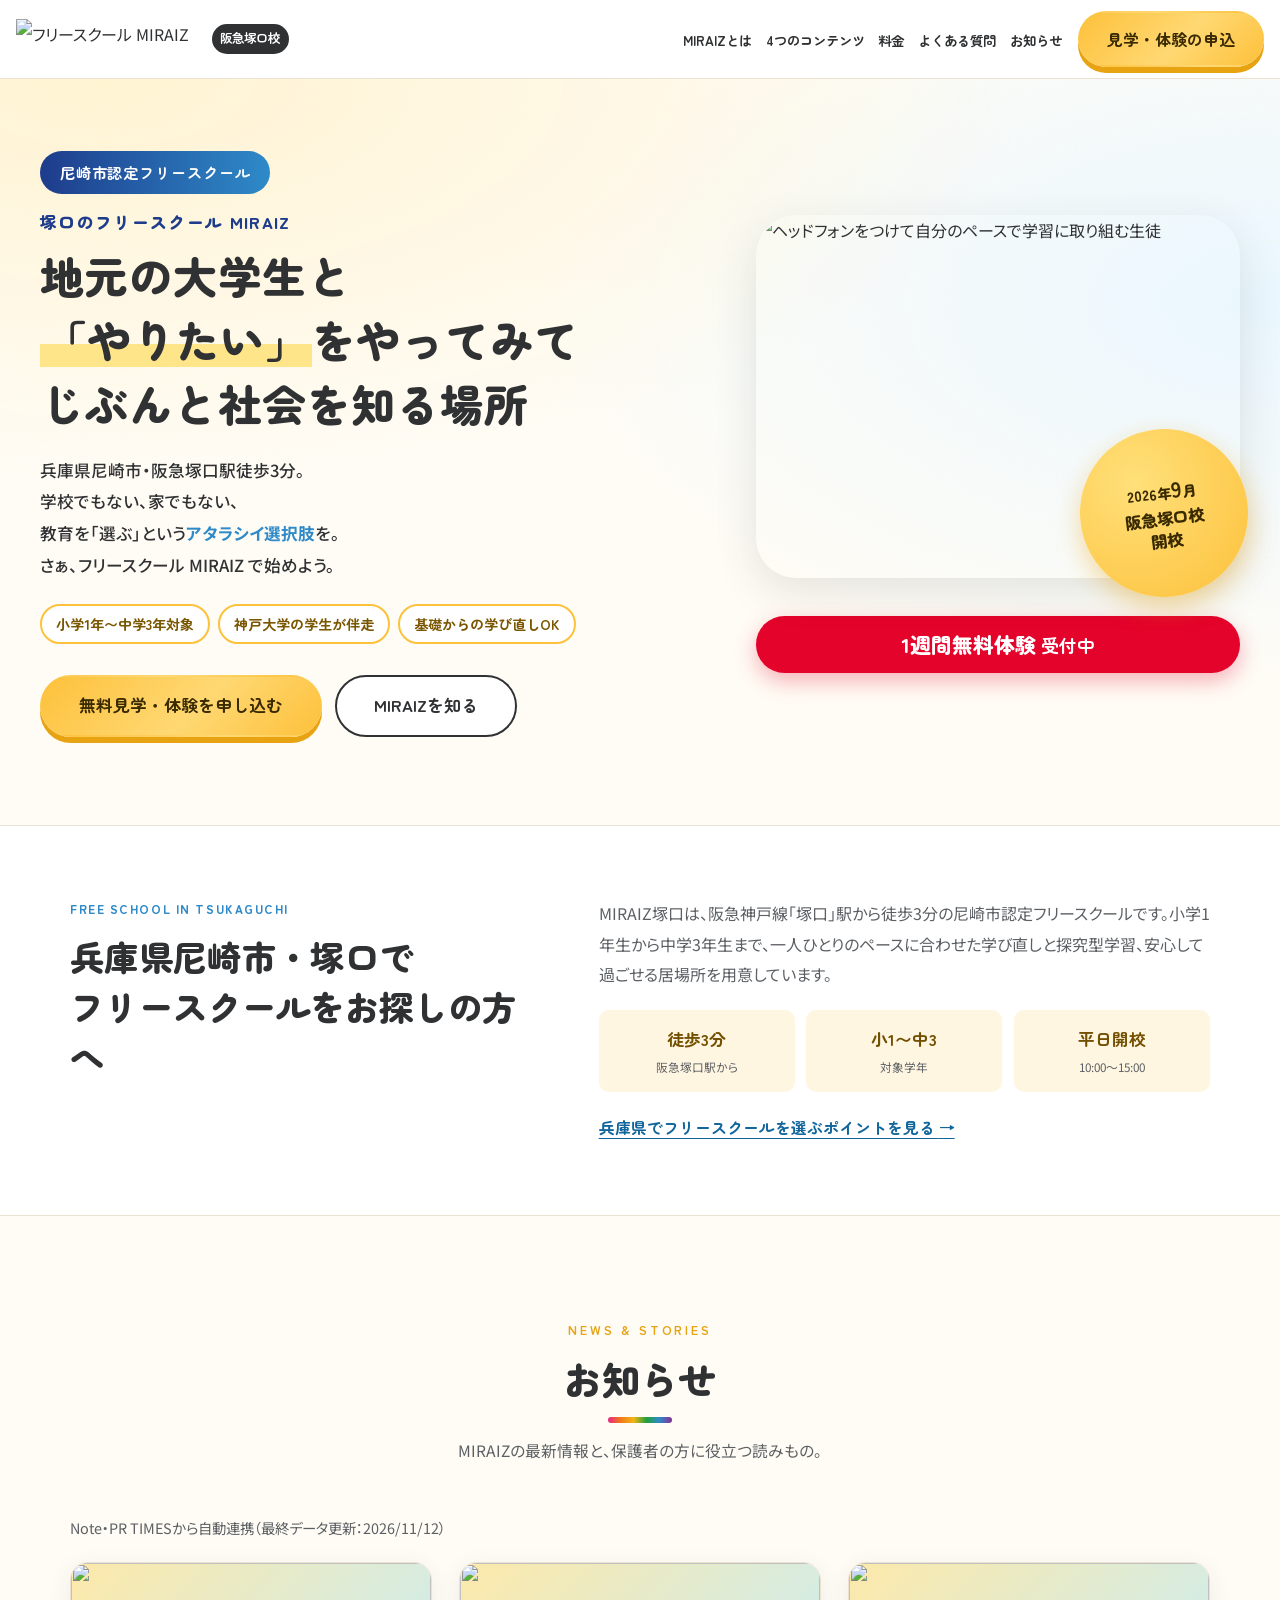
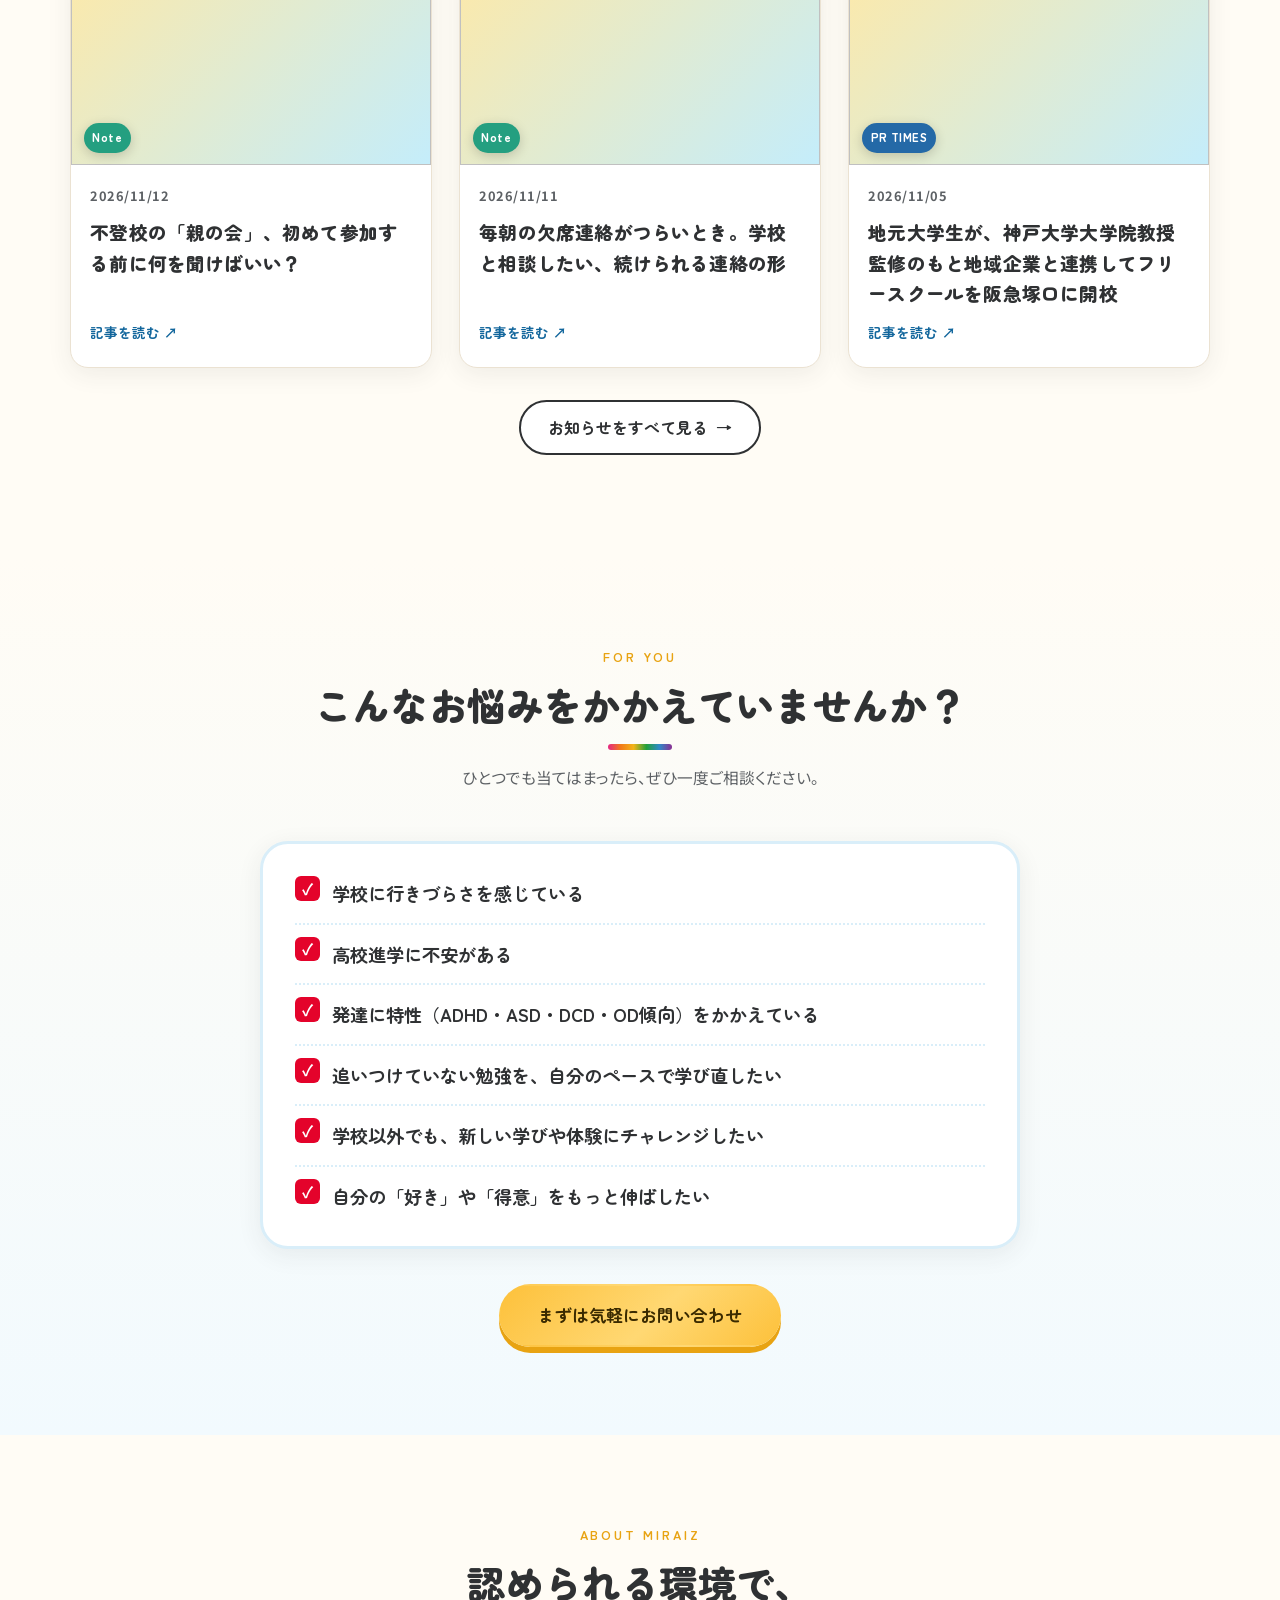
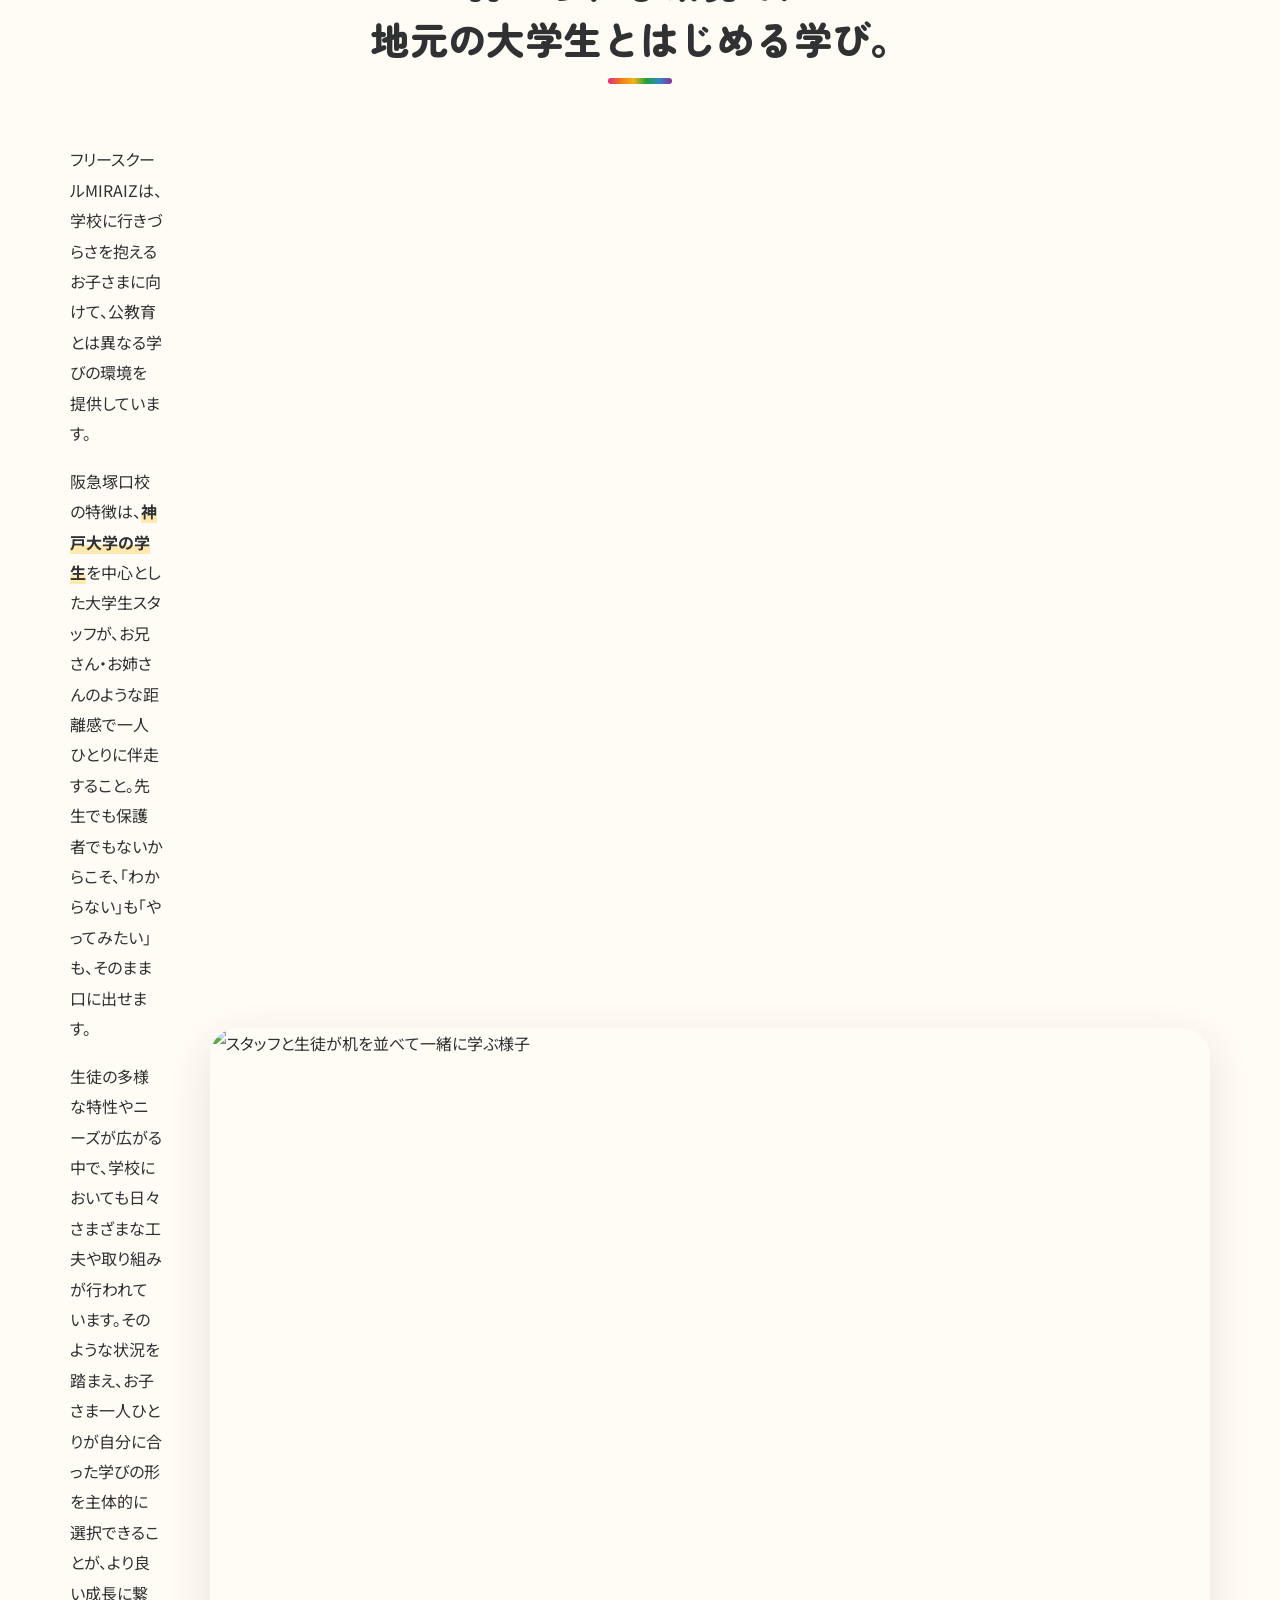
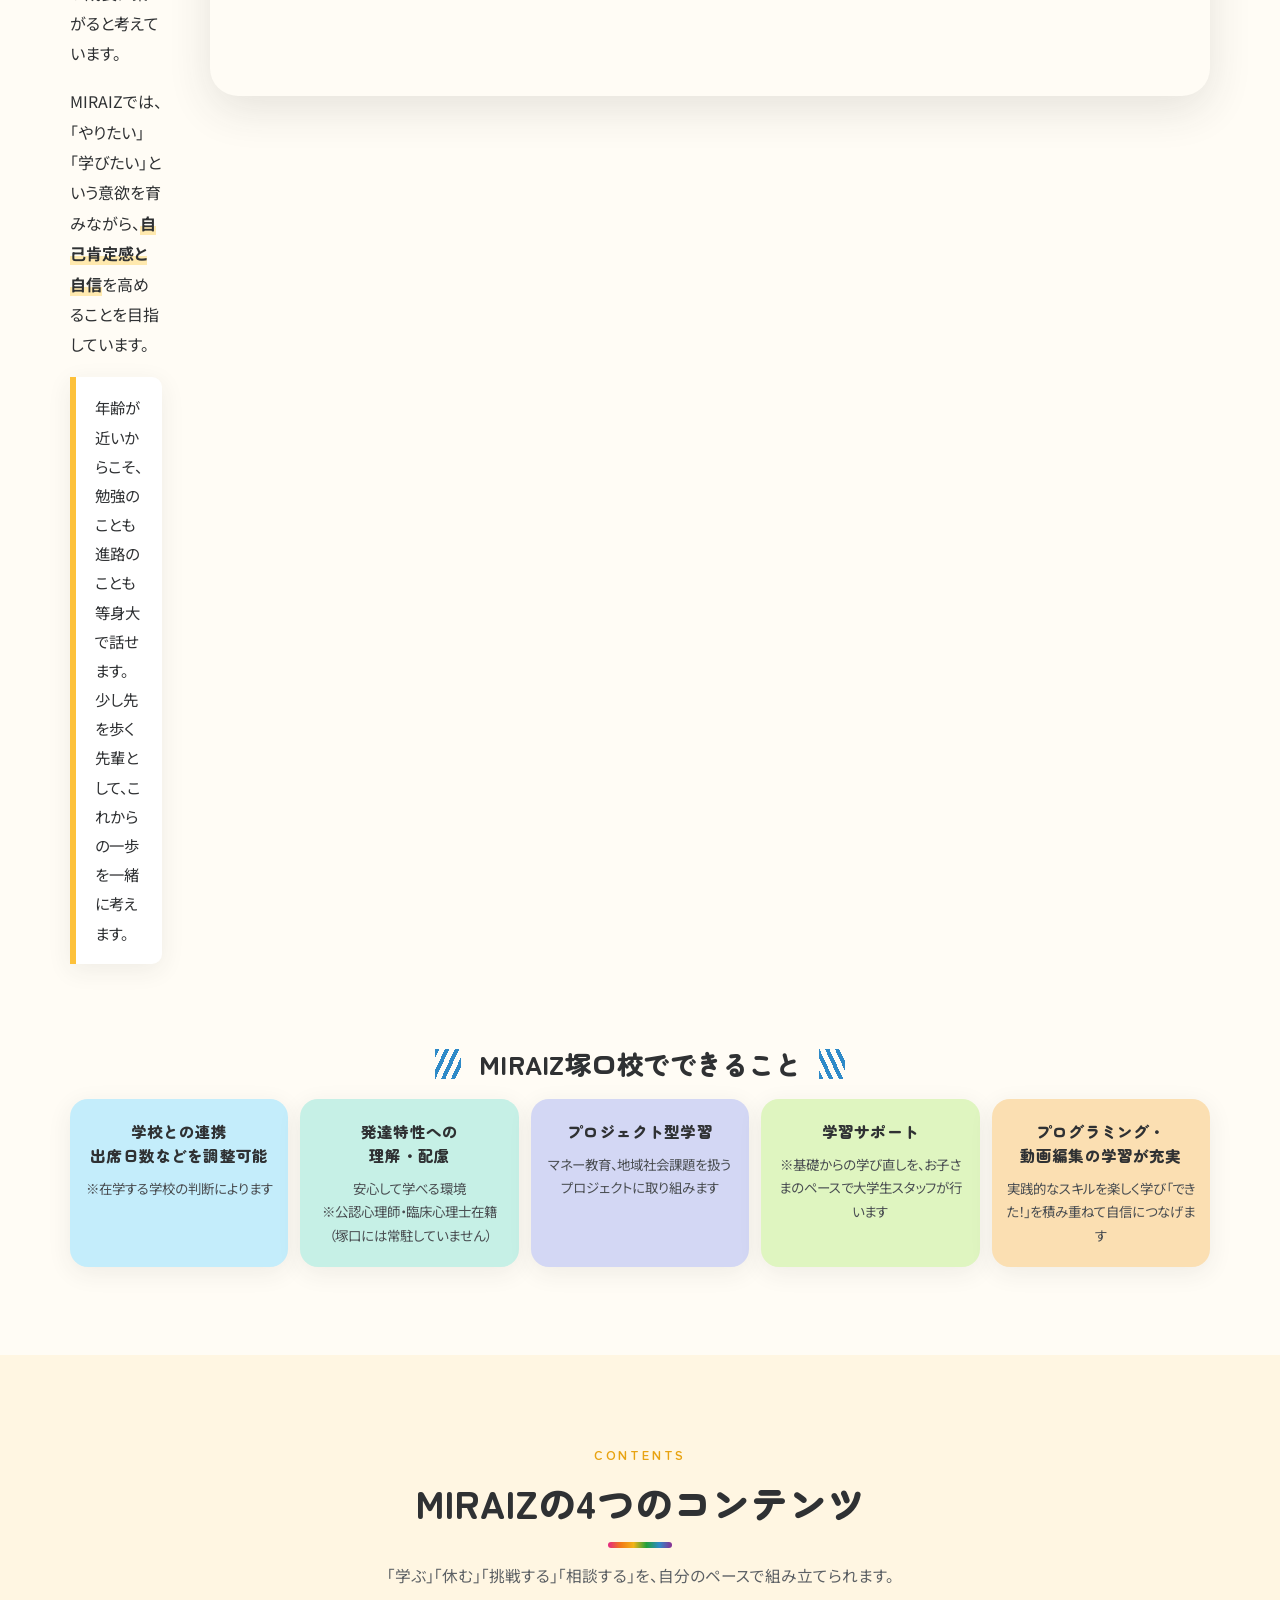
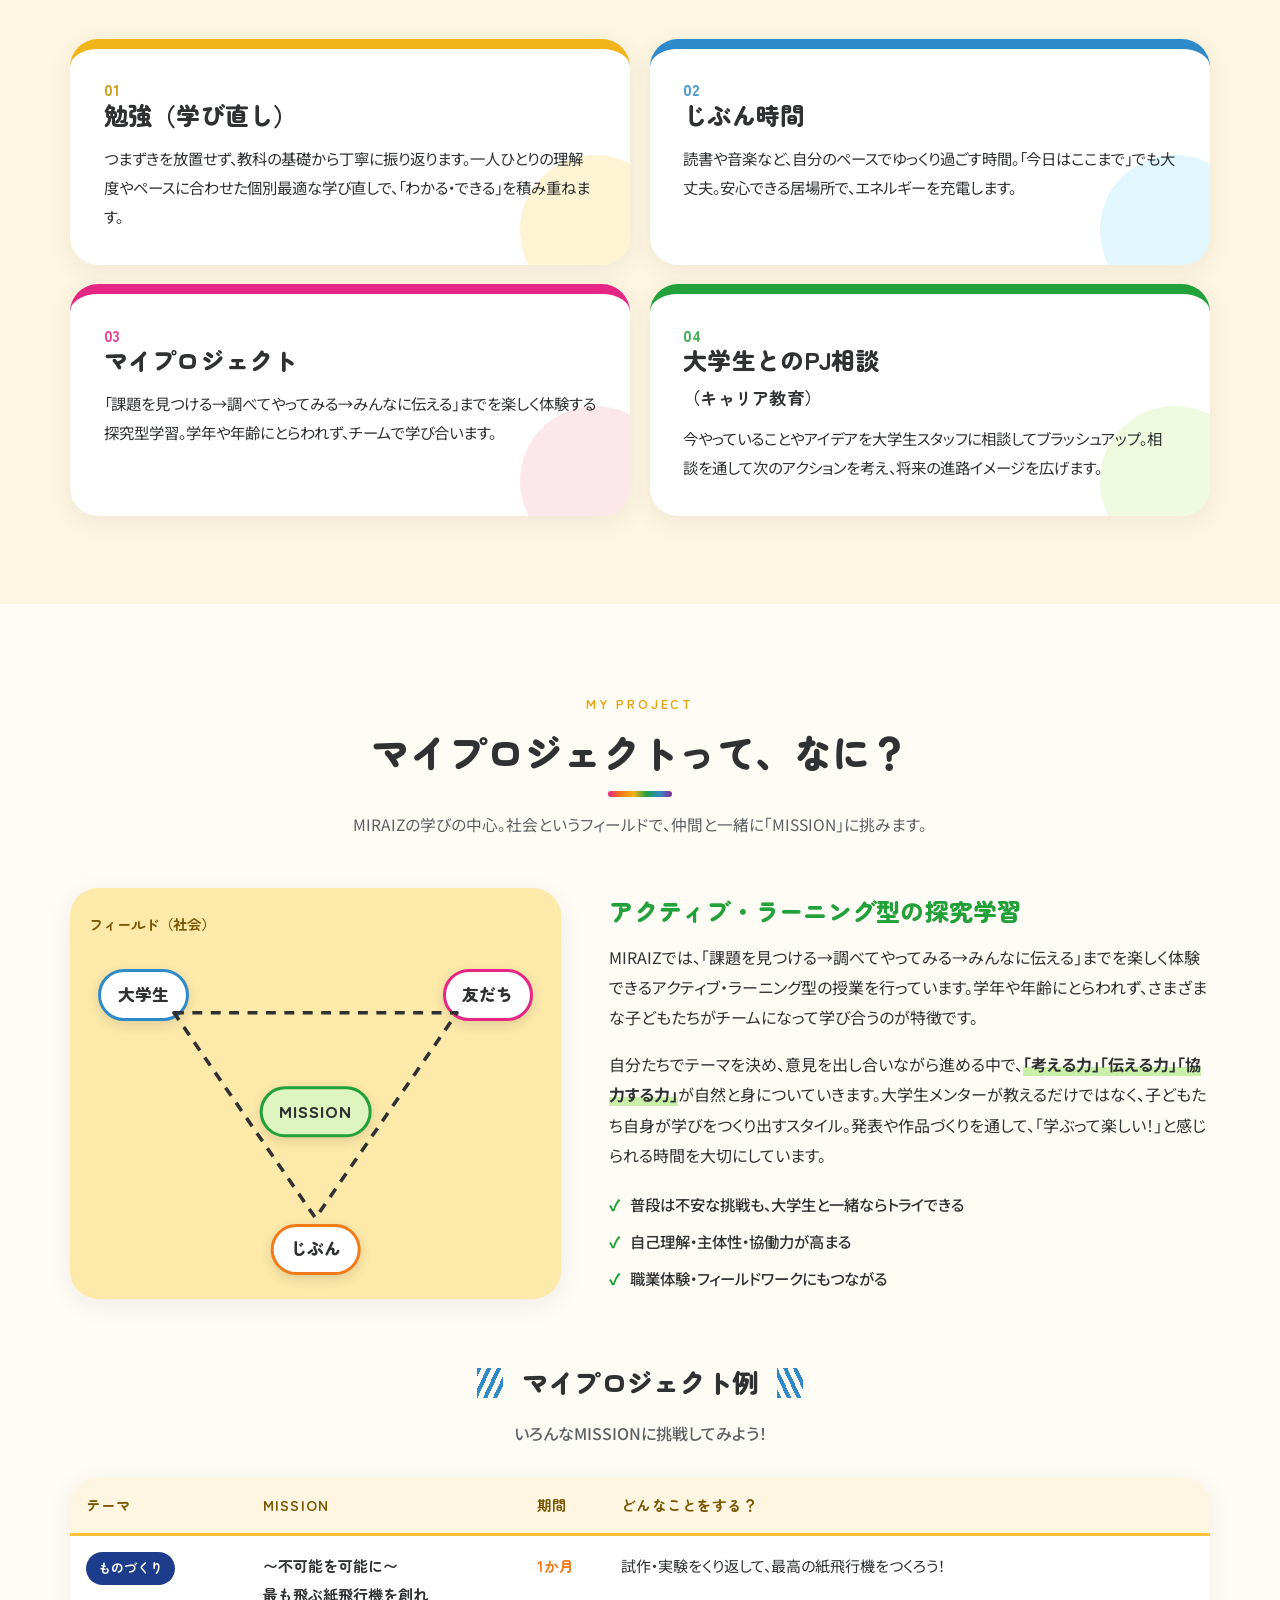
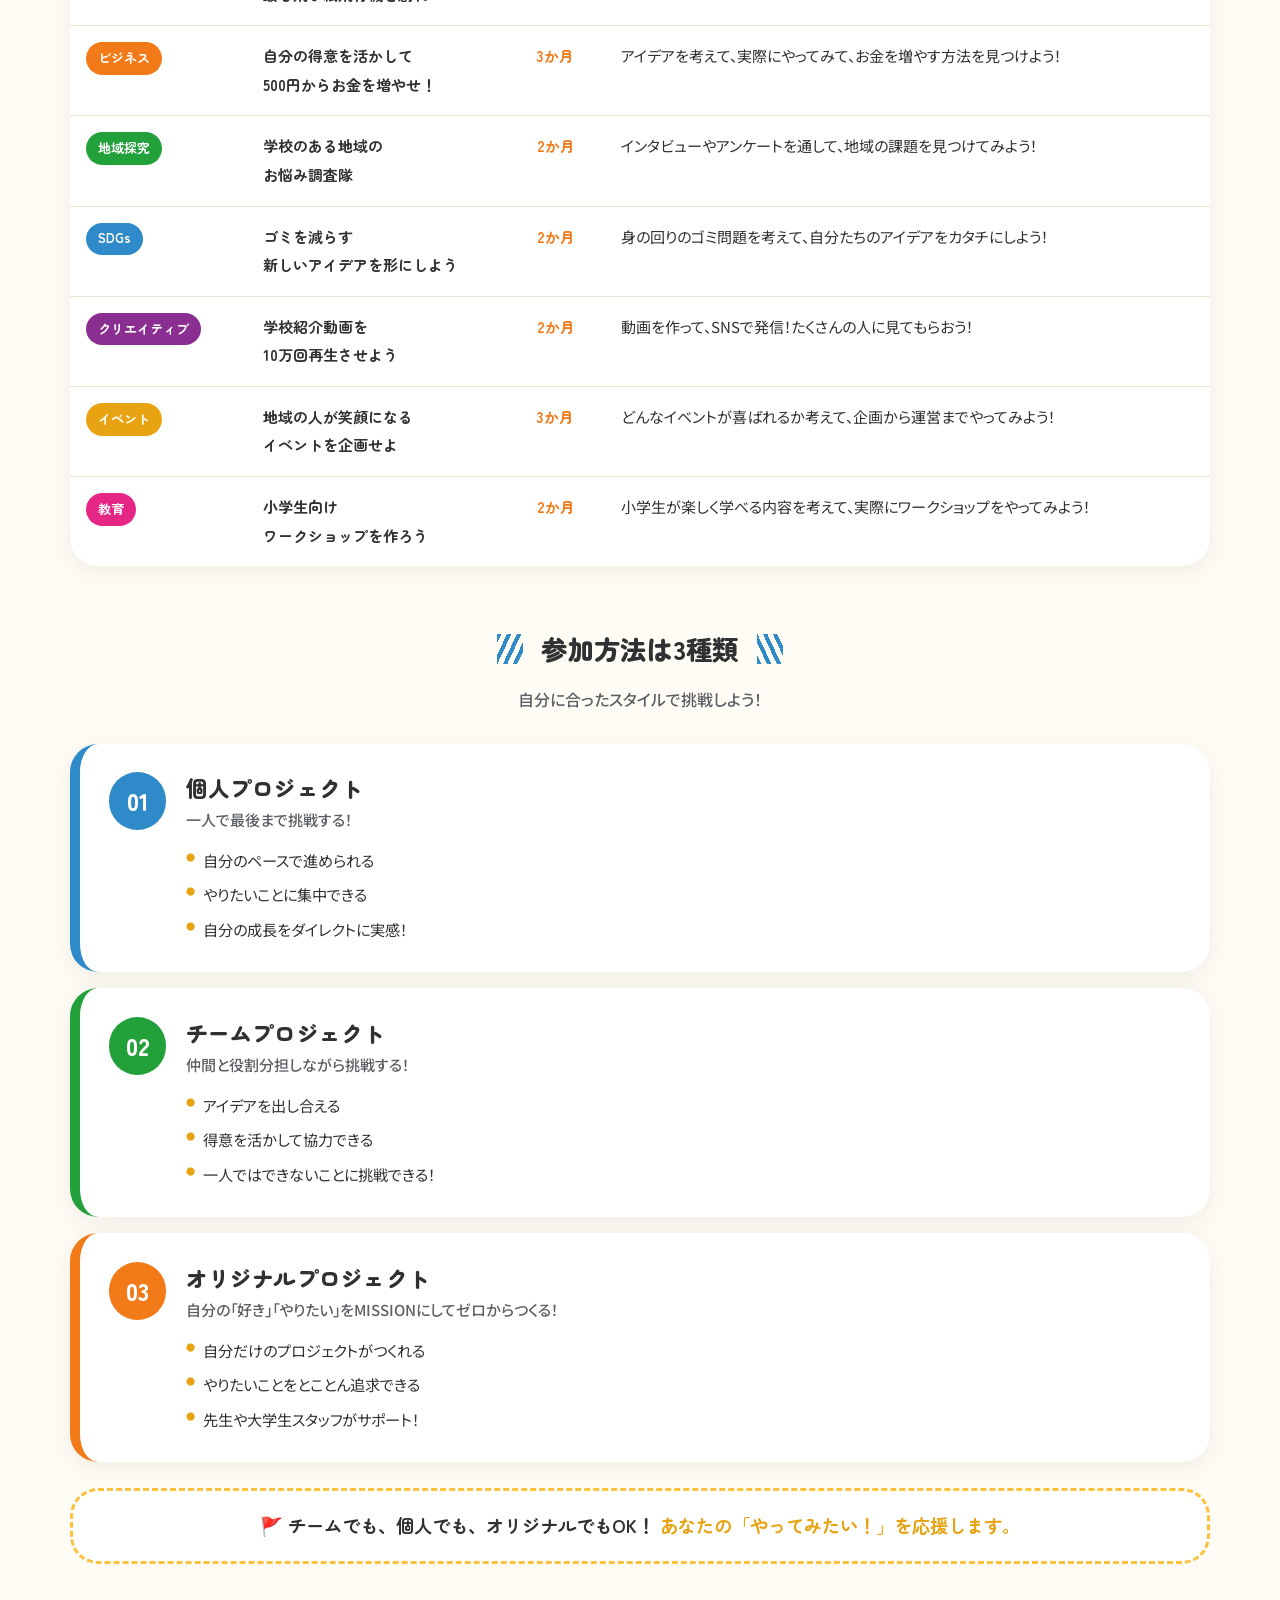
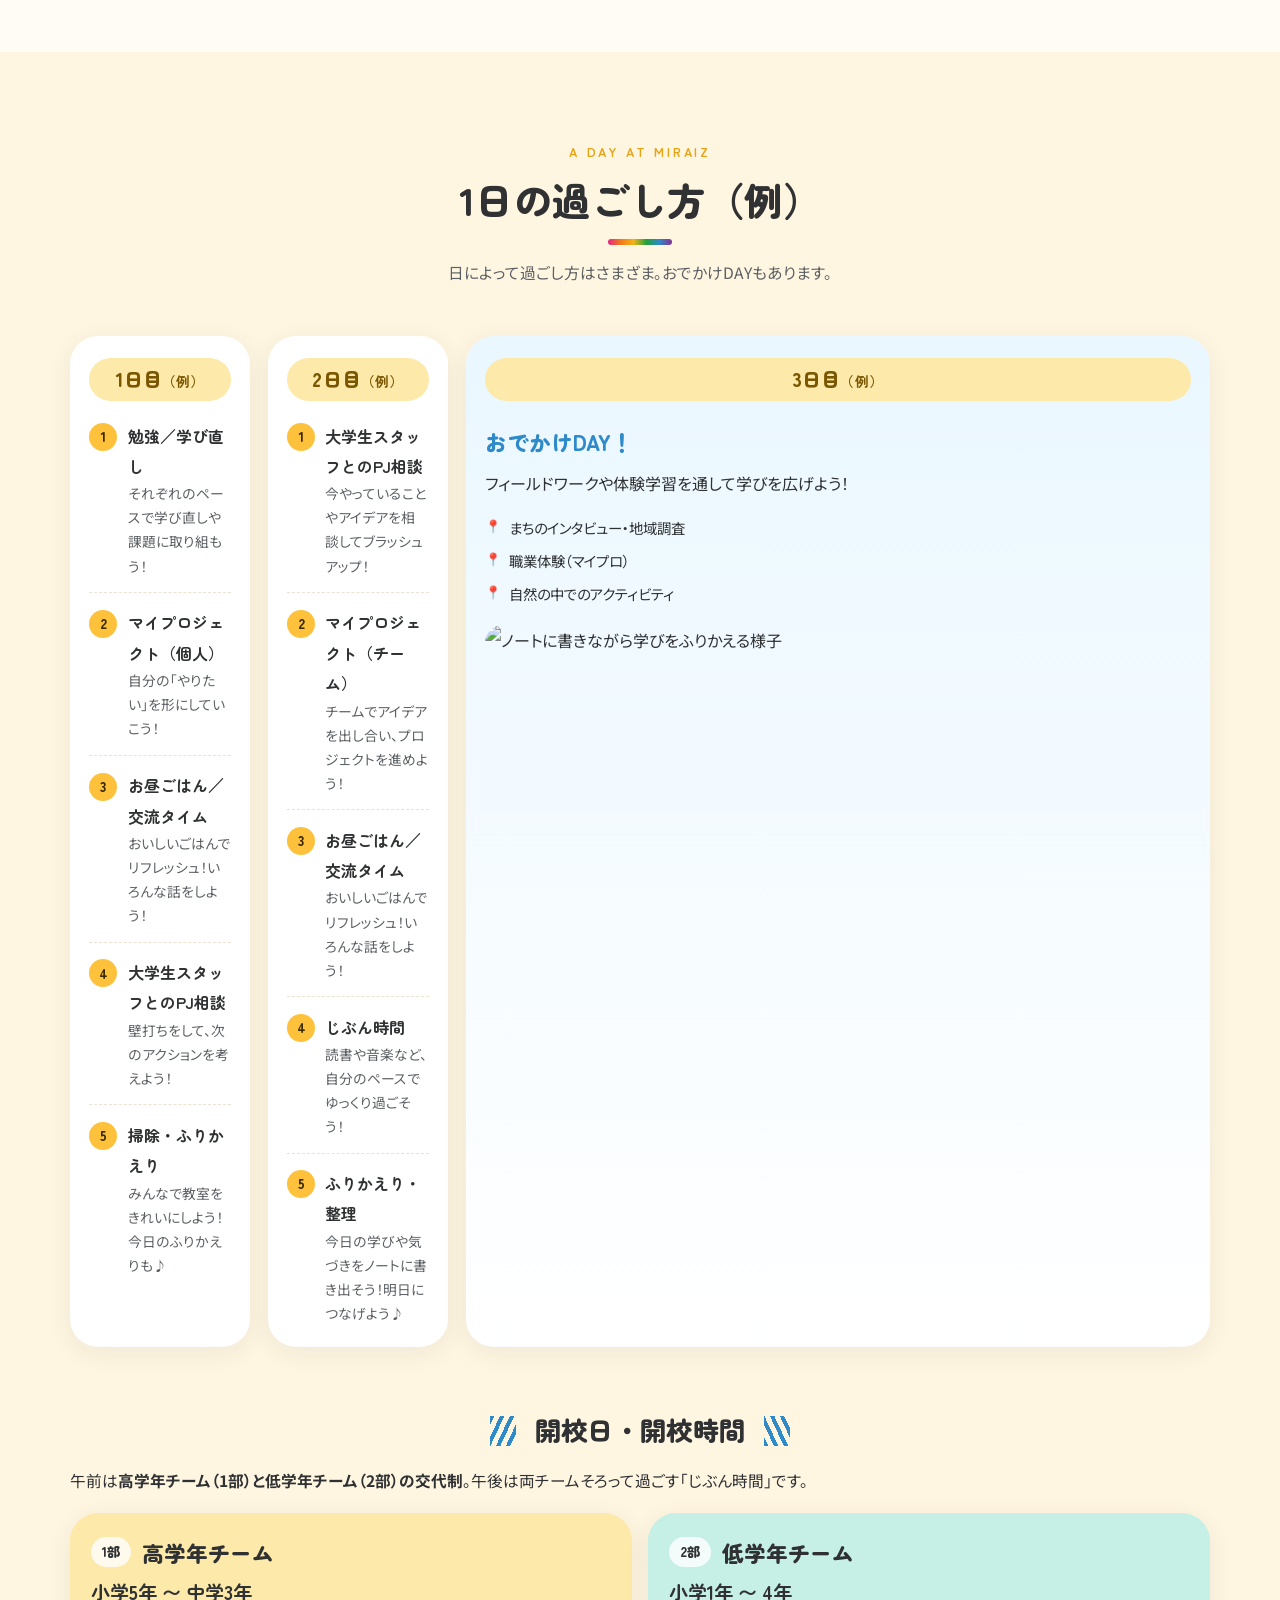
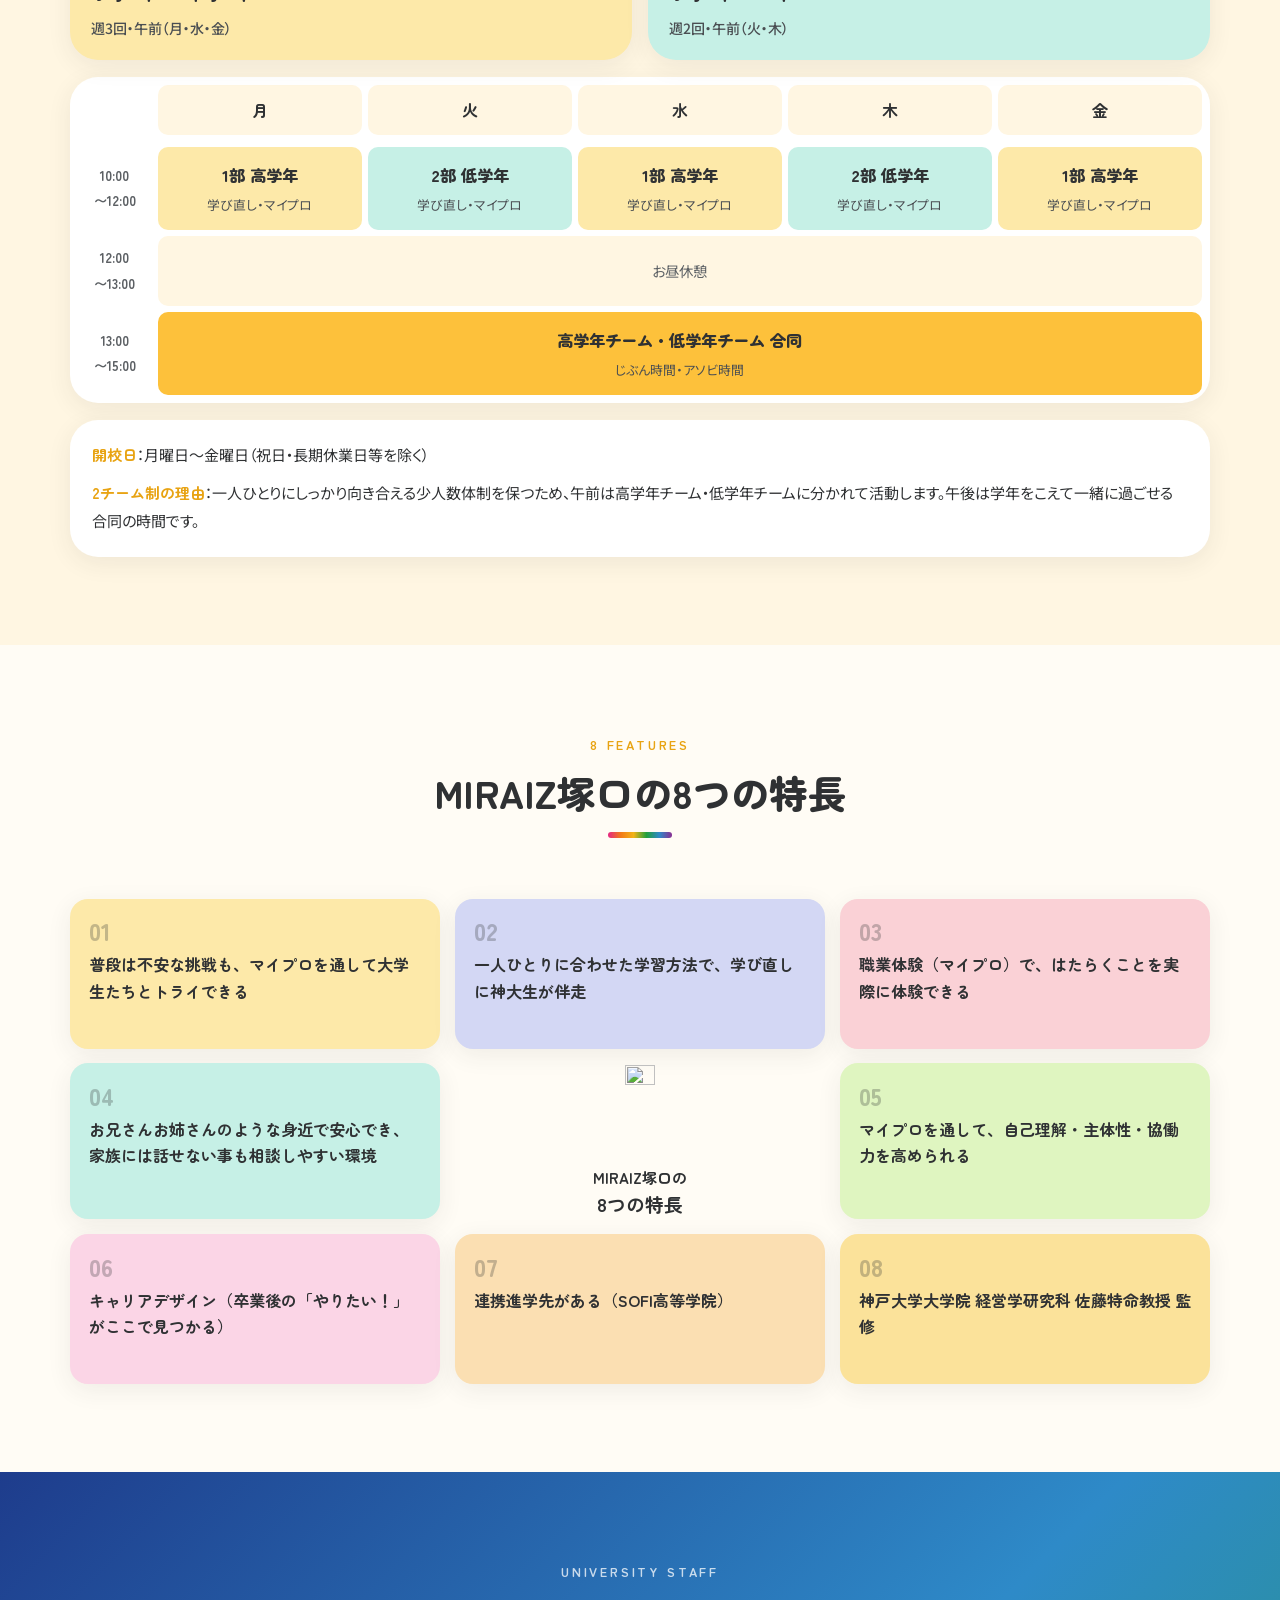
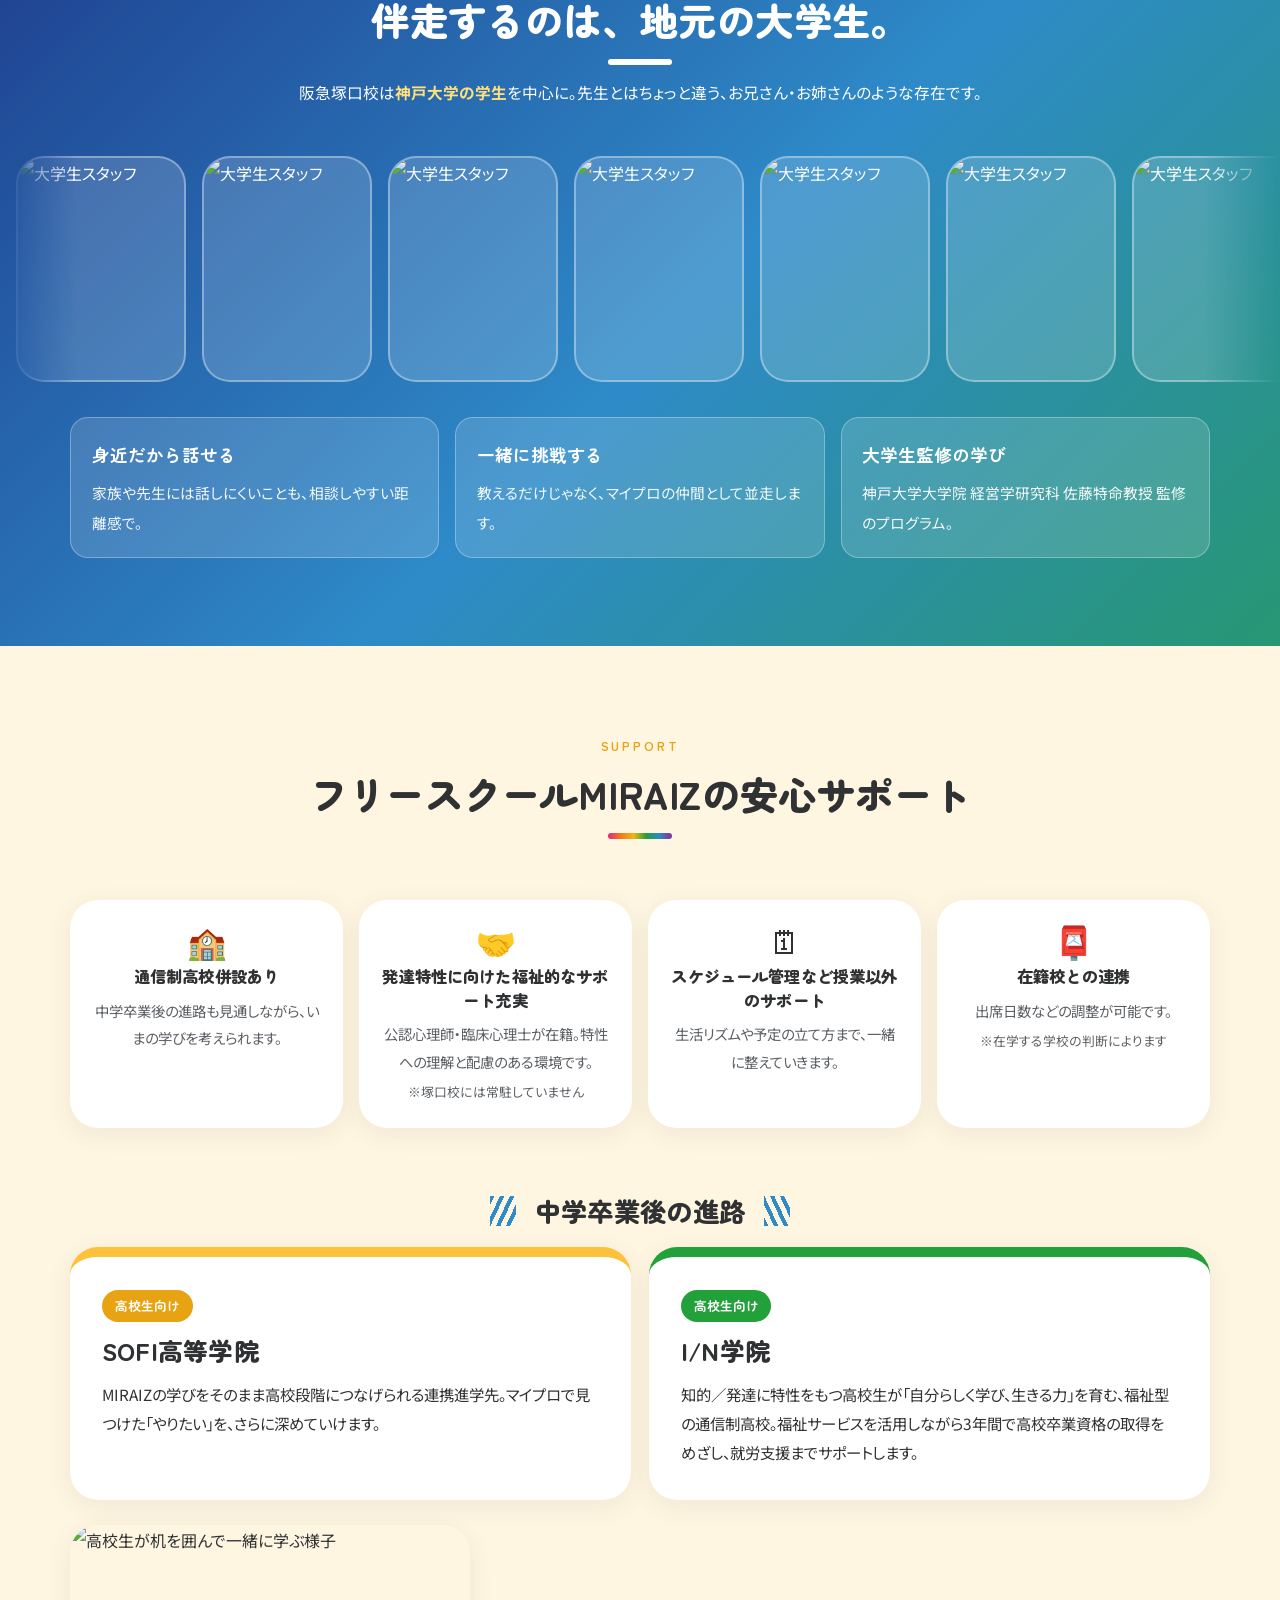
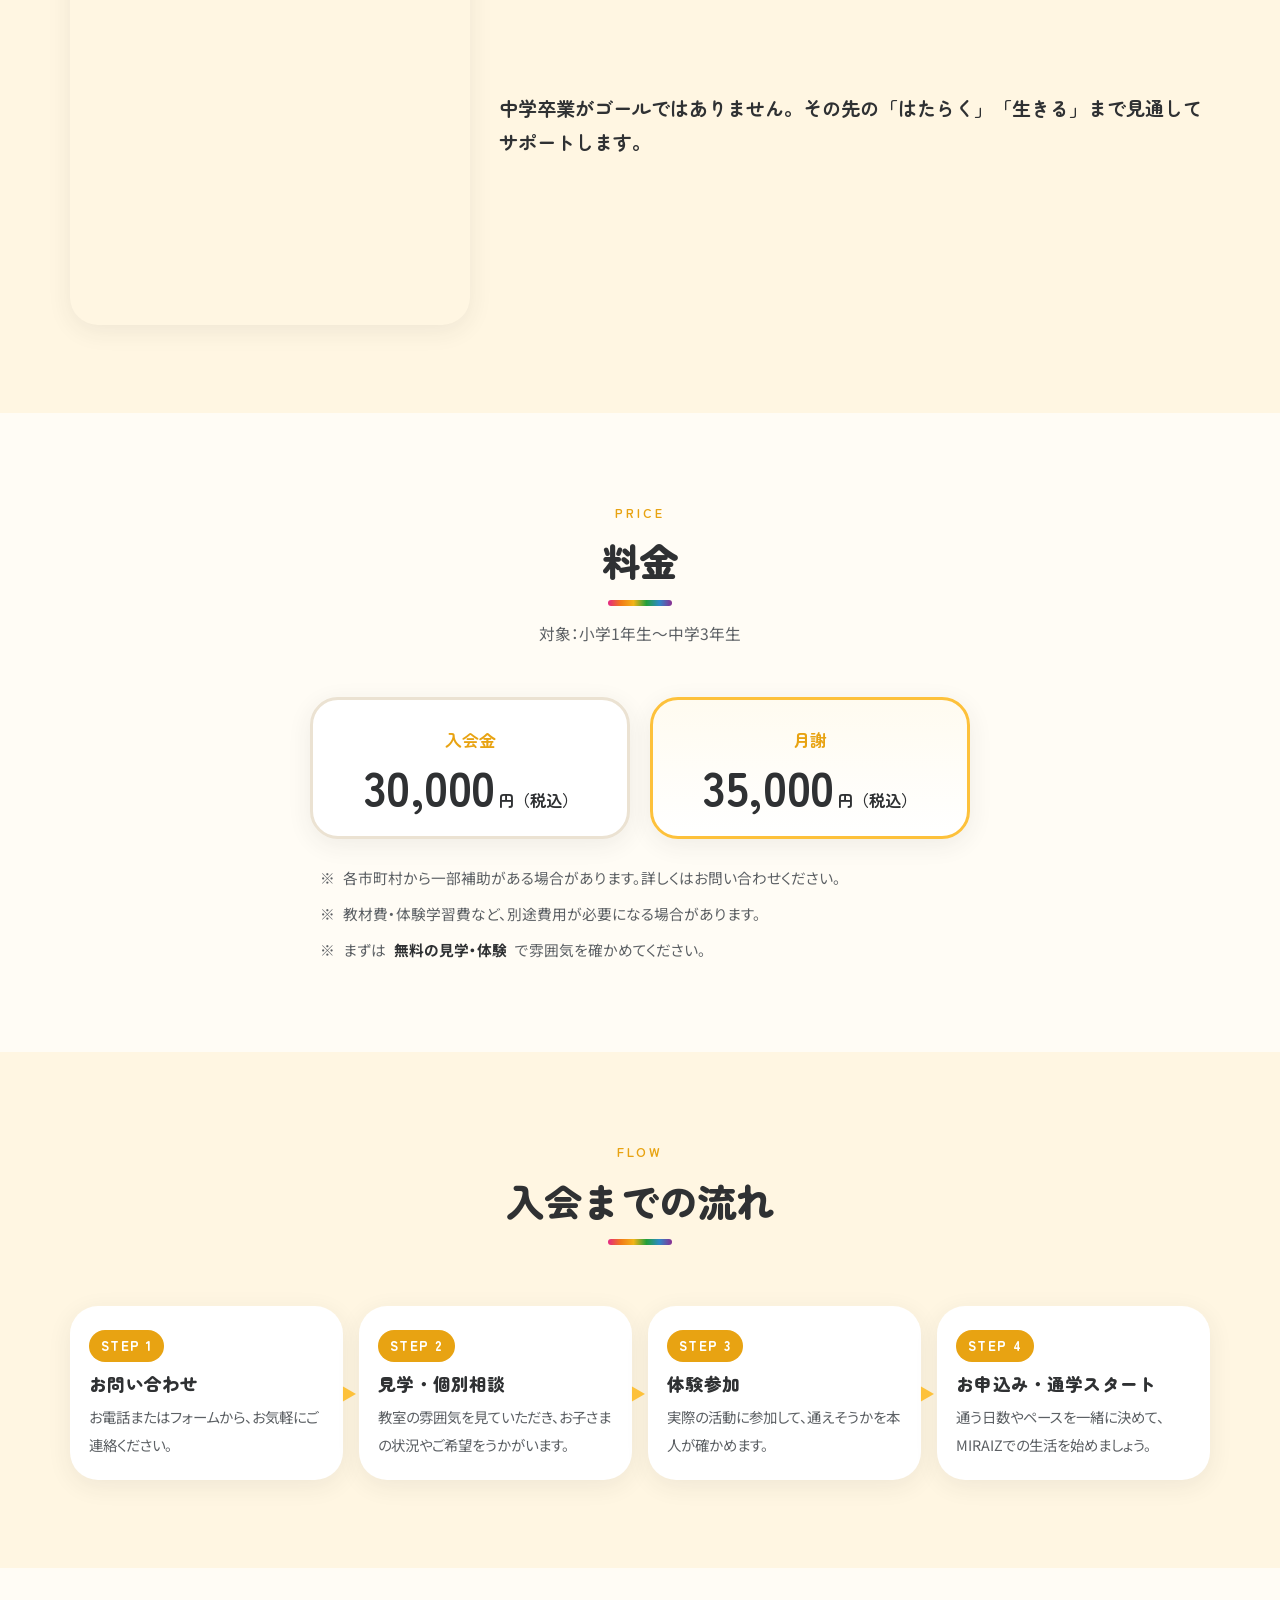
==== index.html @ 613625ca "Render crawlable news HTML and normalize canonical URLs" ====
<!DOCTYPE html>
<html lang="ja">
<head>
<meta charset="UTF-8">
<meta name="viewport" content="width=device-width, initial-scale=1">
<title>塚口のフリースクール MIRAIZ｜兵庫県尼崎市・阪急塚口駅徒歩3分</title>
<meta name="description" content="兵庫県尼崎市・阪急塚口駅徒歩3分のフリースクールMIRAIZ塚口。小学1年〜中学3年対象。大学生スタッフが学び直し・探究学習・自分のペースで過ごせる居場所を支援します。見学・1週間無料体験受付中。">
<link rel="canonical" href="https://miraiz.sofi-school.com/">

<meta property="og:url" content="https://miraiz.sofi-school.com/">
<meta property="og:type" content="website">
<meta property="og:title" content="塚口のフリースクール MIRAIZ｜兵庫県尼崎市">
<meta property="og:description" content="阪急塚口駅徒歩3分。大学生と学び直し・探究学習に取り組める、小中学生のための尼崎市認定フリースクールです。">
<meta property="og:image" content="https://miraiz.sofi-school.com/assets/img/og-image.jpg">
<meta property="og:site_name" content="フリースクール MIRAIZ 阪急塚口校">
<meta property="og:locale" content="ja_JP">
<meta name="twitter:card" content="summary_large_image">
<meta name="theme-color" content="#FDC13B">

<link rel="icon" href="assets/img/favicon-64.png" type="image/png">
<link rel="apple-touch-icon" href="assets/img/apple-touch-icon.png">

<link rel="preconnect" href="https://fonts.googleapis.com">
<link rel="preconnect" href="https://fonts.gstatic.com" crossorigin>
<link href="https://fonts.googleapis.com/css2?family=Zen+Maru+Gothic:wght@500;700;900&family=Noto+Sans+JP:wght@400;500;700&display=swap" rel="stylesheet">
<link rel="stylesheet" href="assets/css/style.css">
<link rel="stylesheet" href="assets/css/news.css">

<script type="application/ld+json">
{
  "@context": "https://schema.org",
  "@graph": [
    {
      "@type": "WebSite",
      "@id": "https://miraiz.sofi-school.com/#website",
      "url": "https://miraiz.sofi-school.com/",
      "name": "フリースクール MIRAIZ 阪急塚口校",
      "inLanguage": "ja",
      "publisher": { "@id": "https://miraiz.sofi-school.com/#school" }
    },
    {
      "@type": "School",
      "@id": "https://miraiz.sofi-school.com/#school",
      "name": "フリースクール MIRAIZ 阪急塚口校",
      "alternateName": ["MIRAIZ塚口", "フリースクールMIRAIZ塚口校", "ミライズ塚口"],
      "description": "兵庫県尼崎市・阪急塚口駅徒歩3分にある、小学1年生から中学3年生対象のフリースクール。学び直しと探究型学習を大学生スタッフとともに行います。",
      "url": "https://miraiz.sofi-school.com/",
      "logo": "https://miraiz.sofi-school.com/assets/img/logo-miraiz.png",
      "image": "https://miraiz.sofi-school.com/assets/img/og-image.jpg",
      "telephone": "+81-6-6415-6977",
      "email": "miraiz.tsukaguchi.info@gmail.com",
      "address": {
        "@type": "PostalAddress",
        "addressCountry": "JP",
        "postalCode": "661-0012",
        "addressRegion": "兵庫県",
        "addressLocality": "尼崎市",
        "streetAddress": "南塚口町1丁目12-8"
      },
      "areaServed": { "@type": "AdministrativeArea", "name": "兵庫県尼崎市" },
      "openingHoursSpecification": {
        "@type": "OpeningHoursSpecification",
        "dayOfWeek": ["Monday", "Tuesday", "Wednesday", "Thursday", "Friday"],
        "opens": "10:00",
        "closes": "15:00"
      },
      "sameAs": [
        "https://note.com/miraiz_t"
      ],
      "parentOrganization": { "@type": "Organization", "name": "SOFI株式会社" }
    },
    {
      "@type": "FAQPage",
      "@id": "https://miraiz.sofi-school.com/#faq-schema",
      "mainEntity": [
        {
          "@type": "Question",
          "name": "学校の出席扱いになりますか？",
          "acceptedAnswer": { "@type": "Answer", "text": "在学する学校と連携し、出席日数などの調整が可能です。ただし最終的な取り扱いは在学する学校の判断によります。ご希望をうかがいながら、学校との連携をお手伝いします。" }
        },
        {
          "@type": "Question",
          "name": "対象は何年生ですか？",
          "acceptedAnswer": { "@type": "Answer", "text": "小学1年生から中学3年生が対象です。高学年チームと低学年チームに分かれ、学び直しとマイプロジェクトに取り組みます。" }
        },
        {
          "@type": "Question",
          "name": "発達の特性があっても通えますか？",
          "acceptedAnswer": { "@type": "Answer", "text": "公認心理師・臨床心理士が在籍し、発達特性への理解と配慮のある環境を整えています。心理士は塚口校には常駐していません。" }
        },
        {
          "@type": "Question",
          "name": "勉強がかなり遅れています。ついていけますか？",
          "acceptedAnswer": { "@type": "Answer", "text": "教科の基礎から学び直すことができます。大学生スタッフが一人ひとりの理解度やペースに合わせて伴走します。" }
        },
        {
          "@type": "Question",
          "name": "見学や体験はできますか？",
          "acceptedAnswer": { "@type": "Answer", "text": "見学と1週間の無料体験を受け付けています。お子さまだけ、保護者さまだけのご相談も承っています。" }
        }
      ]
    }
  ]
}
</script>
</head>
<body>

<a class="skip-link" href="#main">本文へスキップ</a>

<!-- ============ HEADER ============ -->
<header class="header" id="header">
  <div class="header__inner">
    <a class="brand" href="#top" aria-label="フリースクール MIRAIZ 阪急塚口校 トップへ">
      <img class="brand__logo" src="assets/img/logo-miraiz.png" alt="フリースクール MIRAIZ" width="1663" height="350">
      <span class="brand__sub">阪急塚口校</span>
    </a>

    <nav class="nav" id="nav" aria-label="メインメニュー">
      <ul class="nav__list">
        <li><a href="#about">MIRAIZとは</a></li>
        <li><a href="#contents">4つのコンテンツ</a></li>
        <li><a href="#price">料金</a></li>
        <li><a href="#faq">よくある質問</a></li>
        <li><a href="/news">お知らせ</a></li>
      </ul>
      <div class="nav__cta">
        <a class="btn btn--line" href="tel:0664156977"><span aria-hidden="true">☎</span> 06-6415-6977</a>
        <a class="btn btn--primary" href="#contact">見学・体験の申込</a>
      </div>
    </nav>

    <button class="hamburger" id="hamburger" aria-expanded="false" aria-controls="nav" aria-label="メニューを開く">
      <span></span><span></span><span></span>
    </button>
  </div>
</header>

<main id="main">

<!-- ============ HERO ============ -->
<section class="hero" id="top">
  <div class="hero__deco" aria-hidden="true">
    <img src="assets/img/logo-mark.png" alt="" class="hero__pinwheel">
  </div>
  <div class="hero__inner">
    <div class="hero__copy">
      <p class="hero__badge">尼崎市認定フリースクール</p>
      <h1 class="hero__title">
        <span class="hero__seo-title">塚口のフリースクール MIRAIZ</span>
        地元の大学生と<br>
        <span class="mark-yellow">「やりたい」</span>をやってみて<br>
        じぶんと社会を知る場所
      </h1>
      <p class="hero__lead">
        兵庫県尼崎市・阪急塚口駅徒歩3分。<br>
        学校でもない、家でもない、<br>
        教育を「選ぶ」という<strong>アタラシイ選択肢</strong>を。<br>
        さぁ、フリースクール MIRAIZ で始めよう。
      </p>
      <ul class="hero__points">
        <li>小学1年〜中学3年対象</li>
        <li>神戸大学の学生が伴走</li>
        <li>基礎からの学び直しOK</li>
      </ul>
      <div class="hero__actions">
        <a class="btn btn--primary btn--lg" href="#contact">無料見学・体験を申し込む</a>
        <a class="btn btn--ghost btn--lg" href="#about">MIRAIZを知る</a>
      </div>
    </div>

    <div class="hero__visual">
      <div class="hero__visual-media">
        <div class="hero__open" aria-label="2026年9月 阪急塚口校 開校">
          <span class="hero__open-y">2026年<b>9</b>月</span>
          <span class="hero__open-t">阪急塚口校<br>開校</span>
        </div>
        <img class="hero__photo" src="assets/img/hero.jpg" alt="ヘッドフォンをつけて自分のペースで学習に取り組む生徒" width="1800" height="1200" fetchpriority="high">
      </div>
      <a class="hero__trial" href="#contact"><b>1週間無料体験</b>受付中</a>
    </div>
  </div>
</section>

<!-- ============ LOCAL SEO INTRO ============ -->
<section class="local-intro" aria-labelledby="local-intro-title">
  <div class="container local-intro__inner">
    <div>
      <p class="local-intro__eyebrow">free school in tsukaguchi</p>
      <h2 id="local-intro-title">兵庫県尼崎市・塚口で<br>フリースクールをお探しの方へ</h2>
    </div>
    <div class="local-intro__body">
      <p>MIRAIZ塚口は、阪急神戸線「塚口」駅から徒歩3分の尼崎市認定フリースクールです。小学1年生から中学3年生まで、一人ひとりのペースに合わせた学び直しと探究型学習、安心して過ごせる居場所を用意しています。</p>
      <ul class="local-intro__facts" aria-label="MIRAIZ塚口の基本情報">
        <li><strong>徒歩3分</strong><span>阪急塚口駅から</span></li>
        <li><strong>小1〜中3</strong><span>対象学年</span></li>
        <li><strong>平日開校</strong><span>10:00〜15:00</span></li>
      </ul>
      <p class="local-intro__link"><a href="/hyogo-freeschool-guide">兵庫県でフリースクールを選ぶポイントを見る <span aria-hidden="true">→</span></a></p>
    </div>
  </div>
</section>

<!-- ============ LATEST NEWS ============ -->
<section class="news-section" id="news" aria-labelledby="home-news-heading">
  <div class="container">
    <header class="sec-head">
      <p class="sec-head__eyebrow">news &amp; stories</p>
      <h2 class="sec-head__title" id="home-news-heading">お知らせ</h2>
      <p class="sec-head__note">MIRAIZの最新情報と、保護者の方に役立つ読みもの。</p>
    </header>
    <p class="news-status" id="news-status" role="status" aria-live="polite">MIRAIZの最新記事をご紹介します。</p>
    <div class="news-grid" id="news-grid" data-limit="3"><!-- news-cards:start -->
<article class="news-card" data-source="note">
  <a class="news-card__link" href="https://note.com/miraiz_t/n/n78e1f33f21a8" target="_blank" rel="noopener noreferrer">
    <div class="news-card__media"><img src="https://assets.st-note.com/production/uploads/images/335310900/rectangle_large_type_2_c1f20607db1147ce80b4e0cdb285d7c5.png?width=800" alt="" loading="lazy" width="800" height="450"><span class="news-card__source news-card__source--note">Note</span></div>
    <div class="news-card__body"><time datetime="2026-11-12T20:44:30+09:00">2026/11/12</time>
      <h3>不登校の「親の会」、初めて参加する前に何を聞けばいい？</h3>
      <span class="news-card__more">記事を読む <span aria-hidden="true">↗</span></span>
    </div>
  </a>
</article>
<article class="news-card" data-source="note">
  <a class="news-card__link" href="https://note.com/miraiz_t/n/nfc050c7fcff2" target="_blank" rel="noopener noreferrer">
    <div class="news-card__media"><img src="https://assets.st-note.com/production/uploads/images/334800040/rectangle_large_type_2_d0541151114c1fd3ef0e56af1b0b5742.png?width=800" alt="" loading="lazy" width="800" height="450"><span class="news-card__source news-card__source--note">Note</span></div>
    <div class="news-card__body"><time datetime="2026-11-11T13:41:07+09:00">2026/11/11</time>
      <h3>毎朝の欠席連絡がつらいとき。学校と相談したい、続けられる連絡の形</h3>
      <span class="news-card__more">記事を読む <span aria-hidden="true">↗</span></span>
    </div>
  </a>
</article>
<article class="news-card" data-source="prtimes">
  <a class="news-card__link" href="https://prtimes.jp/main/html/rd/p/000000002.000189122.html" target="_blank" rel="noopener noreferrer">
    <div class="news-card__media"><img src="https://prcdn.freetls.fastly.net/release_image/189122/2/189122-2-9d56c34b96c2962bfffcd9c58e311241-3900x2925.jpg?format=jpeg&amp;auto=webp&amp;fit=bounds&amp;width=2400&amp;height=1260" alt="" loading="lazy" width="800" height="450"><span class="news-card__source news-card__source--prtimes">PR TIMES</span></div>
    <div class="news-card__body"><time datetime="2026-11-05T08:10:02+09:00">2026/11/05</time>
      <h3>地元大学生が、神戸大学大学院教授監修のもと地域企業と連携してフリースクールを阪急塚口に開校</h3>
      <span class="news-card__more">記事を読む <span aria-hidden="true">↗</span></span>
    </div>
  </a>
</article>
<!-- news-cards:end --></div>
    <noscript><p>最新の記事は<a href="/news">お知らせ一覧</a>からご覧いただけます。</p></noscript>
    <p class="center-note" style="margin-top:2rem"><a class="btn btn--ghost" href="/news">お知らせをすべて見る <span aria-hidden="true">→</span></a></p>
  </div>
</section>

<!-- ============ 悩み ============ -->
<section class="section section--worry" id="worry">
  <div class="container">
    <header class="sec-head">
      <p class="sec-head__eyebrow">for you</p>
      <h2 class="sec-head__title">こんなお悩みを<br class="sp-only">かかえていませんか？</h2>
      <p class="sec-head__note">ひとつでも当てはまったら、ぜひ一度ご相談ください。</p>
    </header>

    <ul class="worry-list">
      <li>学校に行きづらさを感じている</li>
      <li>高校進学に不安がある</li>
      <li>発達に特性（ADHD・ASD・DCD・OD傾向）をかかえている</li>
      <li>追いつけていない勉強を、自分のペースで学び直したい</li>
      <li>学校以外でも、新しい学びや体験にチャレンジしたい</li>
      <li>自分の「好き」や「得意」をもっと伸ばしたい</li>
    </ul>

    <p class="worry-cta">
      <a class="btn btn--primary btn--lg" href="#contact">まずは気軽にお問い合わせ</a>
    </p>
  </div>
</section>

<!-- ============ ABOUT ============ -->
<section class="section" id="about">
  <div class="container">
    <header class="sec-head">
      <p class="sec-head__eyebrow">about MIRAIZ</p>
      <h2 class="sec-head__title">認められる環境で、<br>地元の大学生とはじめる学び。</h2>
    </header>

    <div class="about">
      <div class="about__text">
        <p>フリースクールMIRAIZは、学校に行きづらさを抱えるお子さまに向けて、公教育とは異なる学びの環境を提供しています。</p>
        <p>阪急塚口校の特徴は、<strong>神戸大学の学生</strong>を中心とした大学生スタッフが、お兄さん・お姉さんのような距離感で一人ひとりに伴走すること。先生でも保護者でもないからこそ、「わからない」も「やってみたい」も、そのまま口に出せます。</p>
        <p>生徒の多様な特性やニーズが広がる中で、学校においても日々さまざまな工夫や取り組みが行われています。そのような状況を踏まえ、お子さま一人ひとりが自分に合った学びの形を主体的に選択できることが、より良い成長に繋がると考えています。</p>
        <p>MIRAIZでは、「やりたい」「学びたい」という意欲を育みながら、<strong>自己肯定感と自信</strong>を高めることを目指しています。</p>
        <p class="about__note">年齢が近いからこそ、勉強のことも進路のことも等身大で話せます。少し先を歩く先輩として、これからの一歩を一緒に考えます。</p>
      </div>
      <figure class="about__figure">
        <img src="assets/img/photo-tutor.jpg" alt="スタッフと生徒が机を並べて一緒に学ぶ様子" width="1000" height="668" loading="lazy">
      </figure>
    </div>

    <h3 class="slash-head">MIRAIZ塚口校でできること</h3>
    <ul class="can-list">
      <li class="can-list__item can-c1">
        <h4>学校との連携<br>出席日数などを調整可能</h4>
        <p>※在学する学校の判断によります</p>
      </li>
      <li class="can-list__item can-c2">
        <h4>発達特性への<br>理解・配慮</h4>
        <p>安心して学べる環境<br>※公認心理師・臨床心理士在籍<br>（塚口には常駐していません）</p>
      </li>
      <li class="can-list__item can-c3">
        <h4>プロジェクト型学習</h4>
        <p>マネー教育、地域社会課題を扱うプロジェクトに取り組みます</p>
      </li>
      <li class="can-list__item can-c4">
        <h4>学習サポート</h4>
        <p>※基礎からの学び直しを、お子さまのペースで大学生スタッフが行います</p>
      </li>
      <li class="can-list__item can-c5">
        <h4>プログラミング・<br>動画編集の学習が充実</h4>
        <p>実践的なスキルを楽しく学び「できた！」を積み重ねて自信につなげます</p>
      </li>
    </ul>
  </div>
</section>

<!-- ============ CONTENTS ============ -->
<section class="section section--tint" id="contents">
  <div class="container">
    <header class="sec-head">
      <p class="sec-head__eyebrow">contents</p>
      <h2 class="sec-head__title">MIRAIZの4つのコンテンツ</h2>
      <p class="sec-head__note">「学ぶ」「休む」「挑戦する」「相談する」を、自分のペースで組み立てられます。</p>
    </header>

    <div class="contents-grid">
      <article class="content-card content-card--yellow">
        <p class="content-card__num">01</p>
        <h3>勉強（学び直し）</h3>
        <p>つまずきを放置せず、教科の基礎から丁寧に振り返ります。一人ひとりの理解度やペースに合わせた個別最適な学び直しで、「わかる・できる」を積み重ねます。</p>
      </article>
      <article class="content-card content-card--blue">
        <p class="content-card__num">02</p>
        <h3>じぶん時間</h3>
        <p>読書や音楽など、自分のペースでゆっくり過ごす時間。「今日はここまで」でも大丈夫。安心できる居場所で、エネルギーを充電します。</p>
      </article>
      <article class="content-card content-card--pink">
        <p class="content-card__num">03</p>
        <h3>マイプロジェクト</h3>
        <p>「課題を見つける→調べてやってみる→みんなに伝える」までを楽しく体験する探究型学習。学年や年齢にとらわれず、チームで学び合います。</p>
      </article>
      <article class="content-card content-card--green">
        <p class="content-card__num">04</p>
        <h3>大学生とのPJ相談<br><small>（キャリア教育）</small></h3>
        <p>今やっていることやアイデアを大学生スタッフに相談してブラッシュアップ。相談を通して次のアクションを考え、将来の進路イメージを広げます。</p>
      </article>
    </div>
  </div>
</section>

<!-- ============ MYPRO ============ -->
<section class="section" id="mypro">
  <div class="container">
    <header class="sec-head">
      <p class="sec-head__eyebrow">my project</p>
      <h2 class="sec-head__title">マイプロジェクトって、なに？</h2>
      <p class="sec-head__note">MIRAIZの学びの中心。社会というフィールドで、仲間と一緒に「MISSION」に挑みます。</p>
    </header>

    <div class="mypro">
      <div class="mypro__diagram" role="img" aria-label="フィールド（社会）の中で、じぶん・大学生・友だちの3者がMISSIONを囲んで取り組む図">
        <span class="mypro__field">フィールド（社会）</span>
        <div class="mypro__stage">
          <span class="mypro__node mypro__node--staff">大学生</span>
          <span class="mypro__node mypro__node--friend">友だち</span>
          <span class="mypro__node mypro__node--me">じぶん</span>
          <span class="mypro__mission">MISSION</span>
          <svg class="mypro__lines" viewBox="0 0 320 240" aria-hidden="true">
            <polygon points="60,50 260,50 160,195" fill="none" stroke="#2f3133" stroke-width="2.5" stroke-linejoin="round" stroke-dasharray="7 6"/>
          </svg>
        </div>
      </div>
      <div class="mypro__text">
        <h3>アクティブ・ラーニング型の探究学習</h3>
        <p>MIRAIZでは、「課題を見つける→調べてやってみる→みんなに伝える」までを楽しく体験できるアクティブ・ラーニング型の授業を行っています。学年や年齢にとらわれず、さまざまな子どもたちがチームになって学び合うのが特徴です。</p>
        <p>自分たちでテーマを決め、意見を出し合いながら進める中で、<strong>「考える力」「伝える力」「協力する力」</strong>が自然と身についていきます。大学生メンターが教えるだけではなく、子どもたち自身が学びをつくり出すスタイル。発表や作品づくりを通して、「学ぶって楽しい！」と感じられる時間を大切にしています。</p>
        <ul class="check-list">
          <li>普段は不安な挑戦も、大学生と一緒ならトライできる</li>
          <li>自己理解・主体性・協働力が高まる</li>
          <li>職業体験・フィールドワークにもつながる</li>
        </ul>
      </div>
    </div>

    <h3 class="slash-head">マイプロジェクト例</h3>
    <p class="center-note">いろんなMISSIONに挑戦してみよう！</p>

    <div class="table-wrap">
      <table class="mission-table">
        <caption class="visually-hidden">マイプロジェクトのテーマ・MISSION・期間・活動内容の一覧</caption>
        <thead>
          <tr><th scope="col">テーマ</th><th scope="col">MISSION</th><th scope="col">期間</th><th scope="col">どんなことをする？</th></tr>
        </thead>
        <tbody>
          <tr>
            <th scope="row"><span class="tag tag--blue">ものづくり</span></th>
            <td class="mission" data-label="MISSION">〜不可能を可能に〜<br>最も飛ぶ紙飛行機を創れ</td>
            <td class="term" data-label="期間">1か月</td>
            <td data-label="どんなことをする？">試作・実験をくり返して、最高の紙飛行機をつくろう！</td>
          </tr>
          <tr>
            <th scope="row"><span class="tag tag--orange">ビジネス</span></th>
            <td class="mission" data-label="MISSION">自分の得意を活かして<br>500円からお金を増やせ！</td>
            <td class="term" data-label="期間">3か月</td>
            <td data-label="どんなことをする？">アイデアを考えて、実際にやってみて、お金を増やす方法を見つけよう！</td>
          </tr>
          <tr>
            <th scope="row"><span class="tag tag--green">地域探究</span></th>
            <td class="mission" data-label="MISSION">学校のある地域の<br>お悩み調査隊</td>
            <td class="term" data-label="期間">2か月</td>
            <td data-label="どんなことをする？">インタビューやアンケートを通して、地域の課題を見つけてみよう！</td>
          </tr>
          <tr>
            <th scope="row"><span class="tag tag--cyan">SDGs</span></th>
            <td class="mission" data-label="MISSION">ゴミを減らす<br>新しいアイデアを形にしよう</td>
            <td class="term" data-label="期間">2か月</td>
            <td data-label="どんなことをする？">身の回りのゴミ問題を考えて、自分たちのアイデアをカタチにしよう！</td>
          </tr>
          <tr>
            <th scope="row"><span class="tag tag--purple">クリエイティブ</span></th>
            <td class="mission" data-label="MISSION">学校紹介動画を<br>10万回再生させよう</td>
            <td class="term" data-label="期間">2か月</td>
            <td data-label="どんなことをする？">動画を作って、SNSで発信！たくさんの人に見てもらおう！</td>
          </tr>
          <tr>
            <th scope="row"><span class="tag tag--yellow">イベント</span></th>
            <td class="mission" data-label="MISSION">地域の人が笑顔になる<br>イベントを企画せよ</td>
            <td class="term" data-label="期間">3か月</td>
            <td data-label="どんなことをする？">どんなイベントが喜ばれるか考えて、企画から運営までやってみよう！</td>
          </tr>
          <tr>
            <th scope="row"><span class="tag tag--magenta">教育</span></th>
            <td class="mission" data-label="MISSION">小学生向け<br>ワークショップを作ろう</td>
            <td class="term" data-label="期間">2か月</td>
            <td data-label="どんなことをする？">小学生が楽しく学べる内容を考えて、実際にワークショップをやってみよう！</td>
          </tr>
        </tbody>
      </table>
    </div>

    <h3 class="slash-head">参加方法は3種類</h3>
    <p class="center-note">自分に合ったスタイルで挑戦しよう！</p>

    <ol class="join-list">
      <li class="join-list__item join-list__item--1">
        <p class="join-list__num">01</p>
        <div class="join-list__body">
          <h4>個人プロジェクト</h4>
          <p class="join-list__sub">一人で最後まで挑戦する！</p>
          <ul>
            <li>自分のペースで進められる</li>
            <li>やりたいことに集中できる</li>
            <li>自分の成長をダイレクトに実感！</li>
          </ul>
        </div>
      </li>
      <li class="join-list__item join-list__item--2">
        <p class="join-list__num">02</p>
        <div class="join-list__body">
          <h4>チームプロジェクト</h4>
          <p class="join-list__sub">仲間と役割分担しながら挑戦する！</p>
          <ul>
            <li>アイデアを出し合える</li>
            <li>得意を活かして協力できる</li>
            <li>一人ではできないことに挑戦できる！</li>
          </ul>
        </div>
      </li>
      <li class="join-list__item join-list__item--3">
        <p class="join-list__num">03</p>
        <div class="join-list__body">
          <h4>オリジナルプロジェクト</h4>
          <p class="join-list__sub">自分の「好き」「やりたい」をMISSIONにしてゼロからつくる！</p>
          <ul>
            <li>自分だけのプロジェクトがつくれる</li>
            <li>やりたいことをとことん追求できる</li>
            <li>先生や大学生スタッフがサポート！</li>
          </ul>
        </div>
      </li>
    </ol>

    <p class="banner-note">
      <span aria-hidden="true">🚩</span> チームでも、個人でも、オリジナルでもOK！
      <b>あなたの「やってみたい！」を応援します。</b>
    </p>
  </div>
</section>

<!-- ============ DAY ============ -->
<section class="section section--tint" id="day">
  <div class="container">
    <header class="sec-head">
      <p class="sec-head__eyebrow">a day at MIRAIZ</p>
      <h2 class="sec-head__title">1日の過ごし方（例）</h2>
      <p class="sec-head__note">日によって過ごし方はさまざま。おでかけDAYもあります。</p>
    </header>

    <div class="day-grid">
      <article class="day-col">
        <h3 class="day-col__head">1日目<span>（例）</span></h3>
        <ol class="day-steps">
          <li><b>勉強／学び直し</b><span>それぞれのペースで学び直しや課題に取り組もう！</span></li>
          <li><b>マイプロジェクト（個人）</b><span>自分の「やりたい」を形にしていこう！</span></li>
          <li><b>お昼ごはん／交流タイム</b><span>おいしいごはんでリフレッシュ！いろんな話をしよう！</span></li>
          <li><b>大学生スタッフとのPJ相談</b><span>壁打ちをして、次のアクションを考えよう！</span></li>
          <li><b>掃除・ふりかえり</b><span>みんなで教室をきれいにしよう！今日のふりかえりも♪</span></li>
        </ol>
      </article>

      <article class="day-col">
        <h3 class="day-col__head">2日目<span>（例）</span></h3>
        <ol class="day-steps">
          <li><b>大学生スタッフとのPJ相談</b><span>今やっていることやアイデアを相談してブラッシュアップ！</span></li>
          <li><b>マイプロジェクト（チーム）</b><span>チームでアイデアを出し合い、プロジェクトを進めよう！</span></li>
          <li><b>お昼ごはん／交流タイム</b><span>おいしいごはんでリフレッシュ！いろんな話をしよう！</span></li>
          <li><b>じぶん時間</b><span>読書や音楽など、自分のペースでゆっくり過ごそう！</span></li>
          <li><b>ふりかえり・整理</b><span>今日の学びや気づきをノートに書き出そう！明日につなげよう♪</span></li>
        </ol>
      </article>

      <article class="day-col day-col--out">
        <h3 class="day-col__head">3日目<span>（例）</span></h3>
        <div class="day-out">
          <p class="day-out__title">おでかけDAY！</p>
          <p>フィールドワークや体験学習を通して学びを広げよう！</p>
          <ul>
            <li>まちのインタビュー・地域調査</li>
            <li>職業体験（マイプロ）</li>
            <li>自然の中でのアクティビティ</li>
          </ul>
        </div>
        <figure class="day-out__figure">
          <img src="assets/img/photo-write.jpg" alt="ノートに書きながら学びをふりかえる様子" width="706" height="471" loading="lazy">
        </figure>
      </article>
    </div>

    <h3 class="slash-head">開校日・開校時間</h3>
    <p class="hours__intro">午前は<strong>高学年チーム（1部）と低学年チーム（2部）の交代制</strong>。午後は両チームそろって過ごす「じぶん時間」です。</p>

    <ul class="hours-parts">
      <li class="hours-parts__item hours-parts__item--1">
        <p class="hours-parts__name"><span class="hours-parts__no">1部</span>高学年チーム</p>
        <p class="hours-parts__grade">小学5年 〜 中学3年</p>
        <p class="hours-parts__freq">週3回・午前（月・水・金）</p>
      </li>
      <li class="hours-parts__item hours-parts__item--2">
        <p class="hours-parts__name"><span class="hours-parts__no">2部</span>低学年チーム</p>
        <p class="hours-parts__grade">小学1年 〜 4年</p>
        <p class="hours-parts__freq">週2回・午前（火・木）</p>
      </li>
    </ul>

    <p class="timetable-hint" aria-hidden="true">横にスクロールできます →</p>
    <div class="timetable-wrap">
      <table class="timetable">
        <caption class="visually-hidden">フリースクール MIRAIZ 阪急塚口校 週間スケジュール</caption>
        <thead>
          <tr>
            <th scope="col"><span class="visually-hidden">時間帯</span></th>
            <th scope="col">月</th>
            <th scope="col">火</th>
            <th scope="col">水</th>
            <th scope="col">木</th>
            <th scope="col">金</th>
          </tr>
        </thead>
        <tbody>
          <tr>
            <th scope="row">10:00<br>〜12:00</th>
            <td class="tt tt--1"><b>1部 高学年</b><span>学び直し・マイプロ</span></td>
            <td class="tt tt--2"><b>2部 低学年</b><span>学び直し・マイプロ</span></td>
            <td class="tt tt--1"><b>1部 高学年</b><span>学び直し・マイプロ</span></td>
            <td class="tt tt--2"><b>2部 低学年</b><span>学び直し・マイプロ</span></td>
            <td class="tt tt--1"><b>1部 高学年</b><span>学び直し・マイプロ</span></td>
          </tr>
          <tr>
            <th scope="row">12:00<br>〜13:00</th>
            <td class="tt tt--lunch" colspan="5">お昼休憩</td>
          </tr>
          <tr>
            <th scope="row">13:00<br>〜15:00</th>
            <td class="tt tt--mix" colspan="5"><b>高学年チーム・低学年チーム 合同</b><span>じぶん時間・アソビ時間</span></td>
          </tr>
        </tbody>
      </table>
    </div>

    <div class="hours__meta">
      <p><b>開校日</b>：月曜日〜金曜日（祝日・長期休業日等を除く）</p>
      <p><b>2チーム制の理由</b>：一人ひとりにしっかり向き合える少人数体制を保つため、午前は高学年チーム・低学年チームに分かれて活動します。午後は学年をこえて一緒に過ごせる合同の時間です。</p>
    </div>
  </div>
</section>

<!-- ============ FEATURES (8) ============ -->
<section class="section" id="features">
  <div class="container">
    <header class="sec-head">
      <p class="sec-head__eyebrow">8 features</p>
      <h2 class="sec-head__title">MIRAIZ塚口の8つの特長</h2>
    </header>

    <div class="feat-grid">
      <article class="feat feat--1"><p class="feat__no">01</p><p>普段は不安な挑戦も、マイプロを通して大学生たちとトライできる</p></article>
      <article class="feat feat--2"><p class="feat__no">02</p><p>一人ひとりに合わせた学習方法で、学び直しに神大生が伴走</p></article>
      <article class="feat feat--3"><p class="feat__no">03</p><p>職業体験（マイプロ）で、はたらくことを実際に体験できる</p></article>
      <article class="feat feat--4"><p class="feat__no">04</p><p>お兄さんお姉さんのような身近で安心でき、家族には話せない事も相談しやすい環境</p></article>
      <div class="feat-center" aria-hidden="true">
        <img src="assets/img/logo-mark.png" alt="" width="512" height="512">
        <p>MIRAIZ塚口の<br><b>8つの特長</b></p>
      </div>
      <article class="feat feat--5"><p class="feat__no">05</p><p>マイプロを通して、自己理解・主体性・協働力を高められる</p></article>
      <article class="feat feat--6"><p class="feat__no">06</p><p>キャリアデザイン（卒業後の「やりたい！」がここで見つかる）</p></article>
      <article class="feat feat--7"><p class="feat__no">07</p><p>連携進学先がある（SOFI高等学院）</p></article>
      <article class="feat feat--8"><p class="feat__no">08</p><p>神戸大学大学院 経営学研究科 佐藤特命教授 監修</p></article>
    </div>
  </div>
</section>

<!-- ============ STAFF ============ -->
<section class="section section--staff" id="staff">
  <div class="container">
    <header class="sec-head sec-head--light">
      <p class="sec-head__eyebrow">university staff</p>
      <h2 class="sec-head__title">伴走するのは、地元の大学生。</h2>
      <p class="sec-head__note">阪急塚口校は<strong>神戸大学の学生</strong>を中心に。先生とはちょっと違う、お兄さん・お姉さんのような存在です。</p>
    </header>
  </div>

  <div class="staff-strip" role="list" aria-label="大学生スタッフ">
    <div class="staff-strip__track">
      <div class="staff-strip__item" role="listitem"><img src="assets/img/staff-03.webp" alt="大学生スタッフ" loading="lazy"></div>
      <div class="staff-strip__item" role="listitem"><img src="assets/img/staff-05.webp" alt="大学生スタッフ" loading="lazy"></div>
      <div class="staff-strip__item" role="listitem"><img src="assets/img/staff-07.webp" alt="大学生スタッフ" loading="lazy"></div>
      <div class="staff-strip__item" role="listitem"><img src="assets/img/staff-08.webp" alt="大学生スタッフ" loading="lazy"></div>
      <div class="staff-strip__item" role="listitem"><img src="assets/img/staff-09.webp" alt="大学生スタッフ" loading="lazy"></div>
      <div class="staff-strip__item" role="listitem"><img src="assets/img/staff-10.webp" alt="大学生スタッフ" loading="lazy"></div>
      <div class="staff-strip__item" role="listitem"><img src="assets/img/staff-01.webp" alt="大学生スタッフ" loading="lazy"></div>
      <div class="staff-strip__item" role="listitem"><img src="assets/img/staff-04.webp" alt="大学生スタッフ" loading="lazy"></div>
      <div class="staff-strip__item" role="listitem"><img src="assets/img/staff-11.webp" alt="大学生スタッフ" loading="lazy"></div>
      <div class="staff-strip__item" role="listitem"><img src="assets/img/staff-06.webp" alt="大学生スタッフ" loading="lazy"></div>
      <div class="staff-strip__item" role="listitem"><img src="assets/img/staff-02.webp" alt="大学生スタッフ" loading="lazy"></div>
    </div>
  </div>

  <div class="container">
    <ul class="staff-points">
      <li><b>身近だから話せる</b><span>家族や先生には話しにくいことも、相談しやすい距離感で。</span></li>
      <li><b>一緒に挑戦する</b><span>教えるだけじゃなく、マイプロの仲間として並走します。</span></li>
      <li><b>大学生監修の学び</b><span>神戸大学大学院 経営学研究科 佐藤特命教授 監修のプログラム。</span></li>
    </ul>
  </div>
</section>

<!-- ============ SUPPORT ============ -->
<section class="section section--tint" id="support">
  <div class="container">
    <header class="sec-head">
      <p class="sec-head__eyebrow">support</p>
      <h2 class="sec-head__title">フリースクールMIRAIZの安心サポート</h2>
    </header>

    <ul class="support-list">
      <li class="support-list__item"><span class="support-list__icon" aria-hidden="true">🏫</span><h3>通信制高校併設あり</h3><p>中学卒業後の進路も見通しながら、いまの学びを考えられます。</p></li>
      <li class="support-list__item"><span class="support-list__icon" aria-hidden="true">🤝</span><h3>発達特性に向けた福祉的なサポート充実</h3><p>公認心理師・臨床心理士が在籍。特性への理解と配慮のある環境です。<small>※塚口校には常駐していません</small></p></li>
      <li class="support-list__item"><span class="support-list__icon" aria-hidden="true">🗓</span><h3>スケジュール管理など授業以外のサポート</h3><p>生活リズムや予定の立て方まで、一緒に整えていきます。</p></li>
      <li class="support-list__item"><span class="support-list__icon" aria-hidden="true">📮</span><h3>在籍校との連携</h3><p>出席日数などの調整が可能です。<small>※在学する学校の判断によります</small></p></li>
    </ul>

    <h3 class="slash-head">中学卒業後の進路</h3>
    <div class="next-grid">
      <article class="next-card next-card--sofi">
        <p class="next-card__tag">高校生向け</p>
        <h4>SOFI高等学院</h4>
        <p>MIRAIZの学びをそのまま高校段階につなげられる連携進学先。マイプロで見つけた「やりたい」を、さらに深めていけます。</p>
      </article>
      <article class="next-card next-card--in">
        <p class="next-card__tag">高校生向け</p>
        <h4>I/N学院</h4>
        <p>知的／発達に特性をもつ高校生が「自分らしく学び、生きる力」を育む、福祉型の通信制高校。福祉サービスを活用しながら3年間で高校卒業資格の取得をめざし、就労支援までサポートします。</p>
      </article>
    </div>
    <figure class="next-figure">
      <img src="assets/img/photo-hs.jpg" alt="高校生が机を囲んで一緒に学ぶ様子" width="1000" height="1000" loading="lazy">
      <figcaption>中学卒業がゴールではありません。その先の「はたらく」「生きる」まで見通してサポートします。</figcaption>
    </figure>
  </div>
</section>

<!-- ============ PRICE ============ -->
<section class="section" id="price">
  <div class="container">
    <header class="sec-head">
      <p class="sec-head__eyebrow">price</p>
      <h2 class="sec-head__title">料金</h2>
      <p class="sec-head__note">対象：小学1年生〜中学3年生</p>
    </header>

    <div class="price">
      <div class="price__card">
        <p class="price__label">入会金</p>
        <p class="price__value"><b>30,000</b><span>円（税込）</span></p>
      </div>
      <div class="price__card price__card--main">
        <p class="price__label">月謝</p>
        <p class="price__value"><b>35,000</b><span>円（税込）</span></p>
      </div>
    </div>
    <ul class="price__notes">
      <li>各市町村から一部補助がある場合があります。詳しくはお問い合わせください。</li>
      <li>教材費・体験学習費など、別途費用が必要になる場合があります。</li>
      <li>まずは<strong>無料の見学・体験</strong>で雰囲気を確かめてください。</li>
    </ul>
  </div>
</section>

<!-- ============ FLOW ============ -->
<section class="section section--tint" id="flow">
  <div class="container">
    <header class="sec-head">
      <p class="sec-head__eyebrow">flow</p>
      <h2 class="sec-head__title">入会までの流れ</h2>
    </header>
    <ol class="flow">
      <li><p class="flow__no">STEP 1</p><h3>お問い合わせ</h3><p>お電話またはフォームから、お気軽にご連絡ください。</p></li>
      <li><p class="flow__no">STEP 2</p><h3>見学・個別相談</h3><p>教室の雰囲気を見ていただき、お子さまの状況やご希望をうかがいます。</p></li>
      <li><p class="flow__no">STEP 3</p><h3>体験参加</h3><p>実際の活動に参加して、通えそうかを本人が確かめます。</p></li>
      <li><p class="flow__no">STEP 4</p><h3>お申込み・通学スタート</h3><p>通う日数やペースを一緒に決めて、MIRAIZでの生活を始めましょう。</p></li>
    </ol>
  </div>
</section>

<!-- ============ FAQ ============ -->
<section class="section" id="faq">
  <div class="container container--narrow">
    <header class="sec-head">
      <p class="sec-head__eyebrow">faq</p>
      <h2 class="sec-head__title">よくあるご質問</h2>
    </header>

    <div class="faq">
      <details>
        <summary>学校の出席扱いになりますか？</summary>
        <div class="faq__a"><p>在学する学校と連携し、出席日数などの調整が可能です。ただし最終的な取り扱いは在学する学校の判断によります。ご希望をうかがいながら、学校との連携をお手伝いします。</p></div>
      </details>
      <details>
        <summary>対象は何年生ですか？</summary>
        <div class="faq__a"><p>小学1年生から中学3年生が対象です。午前は学年に応じて2つのチームに分かれ、<b>高学年チーム（1部・小学5年〜中学3年）は月・水・金の週3回</b>、<b>低学年チーム（2部・小学1年〜4年）は火・木の週2回</b>、それぞれ10:00〜12:00に学び直しとマイプロに取り組みます。13:00〜15:00は両チーム合同で過ごす「じぶん時間」です。学年やご状況によってご相談させていただく場合があります。</p></div>
      </details>
      <details>
        <summary>発達の特性があっても通えますか？</summary>
        <div class="faq__a"><p>公認心理師・臨床心理士が在籍し（常駐はしていません）、発達特性への理解と配慮のある環境を整えています。福祉的なサポートも活用しながら、一人ひとりに合わせた関わり方を考えていきます。ADHD・ASD・DCD・OD などのご相談も歓迎です。</p></div>
      </details>
      <details>
        <summary>勉強がかなり遅れています。ついていけますか？</summary>
        <div class="faq__a"><p>MIRAIZは学び直しからスタートできます。学習内容のつまずきを放置せず、教科の基礎から丁寧に振り返り、「わかる・できる」という成功体験を積み重ねていきます。大学生スタッフが一人ひとりのペースに合わせて伴走します。</p></div>
      </details>
      <details>
        <summary>毎日通わないといけませんか？</summary>
        <div class="faq__a"><p>通い方はご相談ください。「じぶん時間」もコンテンツのひとつです。まずは通える日数から始めて、少しずつ広げていくお子さまも想定しています。</p></div>
      </details>
      <details>
        <summary>高校進学はできますか？</summary>
        <div class="faq__a"><p>連携進学先としてSOFI高等学院があり、通信制高校の併設もあります。マイプロジェクトを通して見つけた「やりたい」を、進路選択につなげていきます。高校生向けにはI/N学院もあり、高校卒業資格の取得から就労支援までサポートしています。</p></div>
      </details>
      <details>
        <summary>費用の補助はありますか？</summary>
        <div class="faq__a"><p>各市町村から一部補助がある場合があります。お住まいの自治体の制度によって内容が異なりますので、お問い合わせください。</p></div>
      </details>
      <details>
        <summary>見学や体験はできますか？</summary>
        <div class="faq__a"><p>もちろん可能です。お子さまだけ・保護者さまだけのご相談も承っています。まずはお電話またはお問い合わせフォームからご連絡ください。</p></div>
      </details>
    </div>
  </div>
</section>

<!-- ============ CONTACT ============ -->
<section class="section section--contact" id="contact">
  <div class="container">
    <header class="sec-head sec-head--light">
      <p class="sec-head__eyebrow">contact</p>
      <h2 class="sec-head__title">まずは、お気軽に<br class="sp-only">お問い合わせください</h2>
      <p class="sec-head__note">見学・体験・資料請求・ご相談、どれでも大歓迎です。</p>
    </header>

    <div class="contact">
      <div class="contact__direct">
        <p class="contact__direct-label">お電話でのお問い合わせ</p>
        <a class="contact__tel" href="tel:0664156977">06-6415-6977</a>
        <p class="contact__direct-note">受付：平日 10:00〜17:00<br>FAX：06-6415-6978</p>
        <p class="contact__direct-label contact__direct-label--mail">メールでのお問い合わせ</p>
        <a class="contact__mail" href="mailto:miraiz.tsukaguchi.info@gmail.com">miraiz.tsukaguchi.info@gmail.com</a>
        <hr>
        <ul class="contact__assure">
          <li>保護者さまだけのご相談も歓迎です</li>
          <li>お子さまの見学は無料です</li>
          <li>まだ迷っている段階でも大丈夫です</li>
        </ul>
        <hr>
        <p class="contact__addr">
          <b>運営</b>　SOFI株式会社<br>
          <b>校舎</b>　フリースクール MIRAIZ 阪急塚口校<br>
          <span class="contact__addr-note">〒661-0012 兵庫県尼崎市南塚口町1丁目12-8<br>阪急神戸線「塚口」駅より徒歩3分</span>
        </p>
      </div>

      <form class="contact__form" id="contact-form" data-endpoint="" novalidate>
        <p class="form-row">
          <label for="f-name">お名前 <span class="req">必須</span></label>
          <input type="text" id="f-name" name="name" required autocomplete="name" placeholder="山田 太郎">
        </p>
        <p class="form-row">
          <label for="f-role">ご記入者 <span class="req">必須</span></label>
          <select id="f-role" name="role" required>
            <option value="">選択してください</option>
            <option>保護者</option>
            <option>本人</option>
            <option>学校・支援機関の方</option>
            <option>その他</option>
          </select>
        </p>
        <p class="form-row">
          <label for="f-grade">お子さまの学年</label>
          <select id="f-grade" name="grade">
            <option value="">選択してください</option>
            <option>小学1年</option><option>小学2年</option><option>小学3年</option>
            <option>小学4年</option><option>小学5年</option><option>小学6年</option>
            <option>中学1年</option><option>中学2年</option><option>中学3年</option>
            <option>その他</option>
          </select>
        </p>
        <p class="form-row">
          <label for="f-tel">電話番号 <span class="req">必須</span></label>
          <input type="tel" id="f-tel" name="tel" required autocomplete="tel" inputmode="tel" placeholder="06-1234-5678">
        </p>
        <p class="form-row">
          <label for="f-email">メールアドレス</label>
          <input type="email" id="f-email" name="email" autocomplete="email" placeholder="example@mail.com">
        </p>
        <fieldset class="form-row form-row--full">
          <legend>ご希望の内容 <span class="req">必須</span></legend>
          <div class="checks">
            <label><input type="checkbox" name="purpose" value="見学したい"> 見学したい</label>
            <label><input type="checkbox" name="purpose" value="体験したい"> 体験したい</label>
            <label><input type="checkbox" name="purpose" value="資料が欲しい"> 資料が欲しい</label>
            <label><input type="checkbox" name="purpose" value="まず相談したい"> まず相談したい</label>
          </div>
        </fieldset>
        <p class="form-row form-row--full">
          <label for="f-message">ご相談内容・ご質問</label>
          <textarea id="f-message" name="message" rows="5" placeholder="お子さまの状況やご不安な点など、書ける範囲でお知らせください。"></textarea>
        </p>
        <p class="form-row form-row--full form-agree">
          <label><input type="checkbox" id="f-agree" name="agree" required> <span>個人情報の取り扱いに同意します <span class="req">必須</span></span></label>
        </p>
        <p class="form-submit">
          <button class="btn btn--primary btn--lg" type="submit">送信する</button>
        </p>
        <p class="form-status" id="form-status" role="status" aria-live="polite"></p>
      </form>
    </div>
  </div>
</section>

<!-- ============ ACCESS ============ -->
<section class="section" id="access">
  <div class="container">
    <header class="sec-head">
      <p class="sec-head__eyebrow">access</p>
      <h2 class="sec-head__title">阪急塚口校について</h2>
      <p class="sec-head__note">2026年9月、阪急神戸線「塚口」駅より徒歩3分の場所に開校しました。</p>
    </header>
    <div class="access">
      <div class="access__photos">
        <figure><img src="assets/img/room-01.jpg" alt="大きな窓とヘリンボーンの床が広がる明るい教室" width="887" height="665" loading="lazy"></figure>
        <figure><img src="assets/img/room-02.jpg" alt="落ち着いて過ごせる区切られた教室スペース" width="776" height="1034" loading="lazy"></figure>
      </div>
      <div class="access__text">
        <h3>大きな窓、木の床。<br>「行きたくなる」教室です。</h3>
        <p>阪急塚口校は、明るく開放的なフロアに、集中できるスペースと、ゆっくり過ごせるスペースを併せ持つ教室です。少人数・2部制で、一人ひとりに向き合える環境を整えています。</p>
        <dl class="access__dl">
          <dt>開校</dt><dd>2026年9月</dd>
          <dt>所在地</dt><dd>〒661-0012<br>兵庫県尼崎市南塚口町1丁目12-8<br><small>阪急神戸線「塚口」駅より徒歩3分</small></dd>
          <dt>対象</dt><dd>小学1年生〜中学3年生<br><small>高学年チーム（1部）：小学5年〜中学3年・週3回／低学年チーム（2部）：小学1年〜4年・週2回</small></dd>
          <dt>開校日</dt><dd>月曜日〜金曜日</dd>
        </dl>
        <p><a class="btn btn--primary" href="#contact">見学・体験を申し込む</a></p>
      </div>
    </div>
  </div>
</section>

</main>

<!-- ============ FOOTER ============ -->
<footer class="footer">
  <div class="container footer__inner">
    <div class="footer__brand">
      <img src="assets/img/logo-miraiz.png" alt="フリースクール MIRAIZ" width="1663" height="350">
      <p class="footer__tagline">学校でもない、家でもない、教育を「選ぶ」というアタラシイ選択肢を。</p>
    </div>
    <nav class="footer__nav" aria-label="フッターメニュー">
      <ul>
        <li><a href="/news">お知らせ</a></li>
        <li><a href="/hyogo-freeschool-guide">兵庫県のフリースクール選び</a></li>
        <li><a href="#about">MIRAIZとは</a></li>
        <li><a href="#contents">4つのコンテンツ</a></li>
        <li><a href="#mypro">マイプロジェクト</a></li>
        <li><a href="#day">1日の流れ・開校時間</a></li>
        <li><a href="#features">8つの特長</a></li>
        <li><a href="#support">安心サポート・進路</a></li>
        <li><a href="#price">料金</a></li>
        <li><a href="#faq">よくあるご質問</a></li>
        <li><a href="#access">阪急塚口校について</a></li>
        <li><a href="#contact">お問い合わせ</a></li>
      </ul>
    </nav>
    <div class="footer__info">
      <p class="footer__co">SOFI株式会社</p>
      <p>フリースクール MIRAIZ 阪急塚口校<br>〒661-0012 兵庫県尼崎市南塚口町1丁目12-8</p>
      <p><a href="tel:0664156977">TEL 06-6415-6977</a><br>FAX 06-6415-6978<br><a href="mailto:miraiz.tsukaguchi.info@gmail.com">miraiz.tsukaguchi.info@gmail.com</a></p>
    </div>
  </div>
  <p class="footer__copy">&copy; SOFI Inc. All rights reserved.</p>
</footer>

<!-- sticky CTA (mobile) -->
<div class="cta-bar" id="cta-bar">
  <a class="cta-bar__tel" href="tel:0664156977"><span aria-hidden="true">☎</span> 電話する</a>
  <a class="cta-bar__btn" href="#contact">見学・体験を申し込む</a>
</div>

<script src="assets/js/main.js" defer></script>
<script src="assets/js/news.js?v=static-feed-20261114" defer></script>
</body>
</html>
---- assets/css/style.css ----
@charset "UTF-8";
/* =========================================================
   フリースクール MIRAIZ 阪急塚口校 — 公式サイト
   Palette は MIRAIZ ロゴ（9枚羽の風車）から採色
   ========================================================= */

:root{
  /* brand（ロゴの羽の色） */
  --c-red:      #E4032B;
  --c-orange:   #F27A18;
  --c-yellow:   #F2B418;
  --c-lime:     #85C226;
  --c-green:    #22A03A;
  --c-cyan:     #2E8AC8;
  --c-navy:     #1E3C8C;
  --c-purple:   #8A2E92;
  --c-magenta:  #E52684;

  /* base */
  --c-key:      #FDC13B;      /* MIRAIZ イエロー */
  --c-key-dk:   #E8A312;
  --c-ink:      #2F3133;
  --c-ink-70:   #5C6064;
  --c-bg:       #FFFCF5;
  --c-tint:     #FFF6E2;
  --c-white:    #FFFFFF;
  --c-line:     #EBE2D2;

  /* pastel（提供スライドのカード色） */
  --p-yellow:   #FDE9A9;
  --p-blue:     #C4EDFB;
  --p-pink:     #FAD1D6;
  --p-green:    #DFF5C0;
  --p-lav:      #D3D7F4;
  --p-mint:     #C6F0E6;
  --p-peach:    #FBDFB2;
  --p-rose:     #FBD5E6;

  --r-sm: 10px;
  --r-md: 18px;
  --r-lg: 28px;
  --r-xl: 40px;

  --shadow:    0 6px 24px rgba(47,49,51,.08);
  --shadow-lg: 0 14px 44px rgba(47,49,51,.12);

  --header-h: 78px;
  --font-round: "Zen Maru Gothic", "Hiragino Maru Gothic ProN", "Hiragino Sans", "Noto Sans JP", "Yu Gothic Medium", Meiryo, sans-serif;
  --font-body: "Noto Sans JP", "Hiragino Sans", "Hiragino Kaku Gothic ProN", "Yu Gothic Medium", Meiryo, sans-serif;
}

/* ---------- reset ---------- */
*,*::before,*::after{ box-sizing:border-box; }
html{
  scroll-behavior:smooth; scroll-padding-top:calc(var(--header-h) + 8px);
  -webkit-text-size-adjust:100%;
  /* 画面外に待機させているドロワーで横スクロールが出ないように */
  overflow-x:clip;
}
body{
  margin:0; background:var(--c-bg); color:var(--c-ink);
  font-family:var(--font-body); font-size:16px; line-height:1.9;
  font-feature-settings:"palt" 1; overflow-x:clip;
}
img{ max-width:100%; height:auto; display:block; }
a{ color:inherit; text-decoration:none; }
ul,ol{ margin:0; padding:0; list-style:none; }
h1,h2,h3,h4,h5{ margin:0; font-family:var(--font-round); font-weight:900; line-height:1.45; letter-spacing:.01em; }
p{ margin:0 0 1em; }
p:last-child{ margin-bottom:0; }
button{ font:inherit; color:inherit; }
table{ border-collapse:collapse; }

.visually-hidden{
  position:absolute!important; width:1px; height:1px; overflow:hidden;
  clip:rect(0 0 0 0); white-space:nowrap;
}
.skip-link{
  position:absolute; left:-9999px; top:0; z-index:2000;
  background:var(--c-ink); color:#fff; padding:.7em 1.2em; border-radius:0 0 var(--r-sm) 0;
}
.skip-link:focus{ left:0; }
:focus-visible{ outline:3px solid var(--c-cyan); outline-offset:3px; border-radius:4px; }

.container{ width:min(1140px, 100% - 2.5rem); margin-inline:auto; }
.container--narrow{ width:min(820px, 100% - 2.5rem); }
.sp-only{ display:none; }

/* ---------- buttons ---------- */
.btn{
  display:inline-flex; align-items:center; justify-content:center; gap:.5em;
  font-family:var(--font-round); font-weight:700; line-height:1.4;
  padding:.9em 1.7em; border-radius:999px; border:2px solid transparent;
  transition:transform .18s ease, box-shadow .18s ease, background-color .18s ease, color .18s ease;
  text-align:center; cursor:pointer; white-space:nowrap;
}
.btn--lg{ padding:1.05em 2.2em; font-size:1.05rem; }
.btn--primary{
  background:linear-gradient(135deg, var(--c-key) 0%, #FFD873 55%, var(--c-key) 100%);
  color:#3A2A00; box-shadow:0 6px 0 var(--c-key-dk);
}
.btn--primary:hover{ transform:translateY(-2px); box-shadow:0 8px 0 var(--c-key-dk); }
.btn--primary:active{ transform:translateY(3px); box-shadow:0 2px 0 var(--c-key-dk); }
.btn--ghost{ background:var(--c-white); color:var(--c-ink); border-color:var(--c-ink); }
.btn--ghost:hover{ background:var(--c-ink); color:#fff; }
.btn--line{ background:transparent; color:var(--c-ink); font-size:.95rem; padding:.5em 1em; border-color:var(--c-line); }
.btn--line:hover{ border-color:var(--c-key); background:var(--c-tint); }

/* =========================================================
   HEADER
   ========================================================= */
.header{
  position:sticky; top:0; z-index:1000;
  background:rgba(255,255,255,.94); backdrop-filter:blur(10px);
  border-bottom:1px solid var(--c-line);
}
.header__inner{
  width:min(1300px, 100% - 2rem); margin-inline:auto;
  min-height:var(--header-h); display:flex; align-items:center; gap:1.2rem;
}
.brand{ display:flex; align-items:center; gap:.6rem; flex:0 0 auto; }
.brand__logo{ width:clamp(140px, 15vw, 186px); height:auto; }
.brand__sub{
  font-family:var(--font-round); font-weight:700; font-size:.78rem;
  background:var(--c-ink); color:#fff; padding:.25em .7em; border-radius:999px; white-space:nowrap;
}
.nav{ margin-left:auto; display:flex; align-items:center; gap:1rem; }
.nav__list{ display:flex; gap:.95rem; }
.nav__list a{
  font-family:var(--font-round); font-weight:700; font-size:.86rem;
  padding:.35em 0; position:relative; white-space:nowrap;
}
.nav__list a::after{
  content:""; position:absolute; left:0; right:0; bottom:0; height:3px;
  background:var(--c-key); border-radius:2px; transform:scaleX(0); transition:transform .2s ease;
}
.nav__list a:hover::after, .nav__list a.is-active::after{ transform:scaleX(1); }
.nav__cta{ display:flex; align-items:center; gap:.5rem; flex:0 0 auto; }

.hamburger{
  display:none; margin-left:auto; width:48px; height:48px; border:none; background:transparent;
  position:relative; cursor:pointer; border-radius:12px;
}
.hamburger span{
  position:absolute; left:11px; width:26px; height:3px; border-radius:2px; background:var(--c-ink);
  transition:transform .25s ease, opacity .2s ease;
}
.hamburger span:nth-child(1){ top:16px; }
.hamburger span:nth-child(2){ top:23px; }
.hamburger span:nth-child(3){ top:30px; }
.hamburger[aria-expanded="true"] span:nth-child(1){ transform:translateY(7px) rotate(45deg); }
.hamburger[aria-expanded="true"] span:nth-child(2){ opacity:0; }
.hamburger[aria-expanded="true"] span:nth-child(3){ transform:translateY(-7px) rotate(-45deg); }

/* =========================================================
   HERO
   ========================================================= */
.hero{ position:relative; padding:clamp(2.5rem,6vw,4.5rem) 0 clamp(3rem,7vw,5.5rem); overflow:hidden; }
.hero::before{
  content:""; position:absolute; inset:0;
  background:
    radial-gradient(120% 90% at 8% 0%, #FFF3D2 0%, rgba(255,243,210,0) 60%),
    radial-gradient(90% 80% at 100% 30%, #EAF7FF 0%, rgba(234,247,255,0) 65%),
    var(--c-bg);
  z-index:-2;
}
.hero__deco{ position:absolute; inset:0; z-index:-1; pointer-events:none; }
.hero__pinwheel{
  position:absolute; top:-90px; right:-90px; width:min(340px,42vw); opacity:.13;
  animation:spin 44s linear infinite;
}
@keyframes spin{ to{ transform:rotate(360deg); } }

.hero__inner{
  width:min(1200px, 100% - 2.5rem); margin-inline:auto;
  display:grid; grid-template-columns:1.16fr .84fr; gap:clamp(1.5rem,4vw,3rem); align-items:center;
}
.hero__badge{
  display:inline-block; margin:0 0 1rem;
  font-family:var(--font-round); font-weight:700; font-size:.95rem; letter-spacing:.06em;
  background:linear-gradient(90deg, var(--c-navy), var(--c-cyan)); color:#fff;
  padding:.45em 1.3em; border-radius:999px;
}
.hero__title{
  font-size:clamp(1.9rem, 3.55vw, 2.75rem); line-height:1.45; margin:0 0 1.2rem;
}
.hero__seo-title{
  display:block; width:max-content; max-width:100%; margin:0 0 .6rem;
  color:var(--c-navy); font-size:.38em; line-height:1.5; letter-spacing:.08em;
}
.mark-yellow{
  background:linear-gradient(transparent 58%, #FFE58A 58%, #FFE58A 94%, transparent 94%);
  padding:0 .06em;
}
.hero__lead{ font-size:clamp(1rem,1.3vw,1.12rem); font-weight:500; margin-bottom:1.4rem; }
.hero__lead strong{ color:var(--c-cyan); font-weight:700; }
.hero__points{ display:flex; flex-wrap:wrap; gap:.5rem; margin-bottom:1.9rem; }
.hero__points li{
  font-family:var(--font-round); font-weight:700; font-size:.88rem;
  background:var(--c-white); border:2px solid var(--c-key); color:#7A5600;
  padding:.35em 1em; border-radius:999px;
}
.hero__actions{ display:flex; flex-wrap:wrap; gap:.8rem; }

.hero__visual{ position:relative; }
/* 開校バッジ（円）は写真にだけ重ねたいので、写真をこのラッパで囲って基準にする */
.hero__visual-media{ position:relative; }
.hero__trial{
  /* 開校バッジが写真の下端からはみ出す分（-1.2rem）を避けた位置に置く */
  display:block; margin-top:2.4rem; padding:.8rem 1.2rem;
  border-radius:999px; background:var(--c-red); color:#fff; text-align:center;
  font-family:var(--font-round); font-weight:700; line-height:1.5;
  font-size:clamp(.98rem,1.9vw,1.12rem);
  box-shadow:0 8px 22px rgba(228,3,43,.3);
}
.hero__trial b{ font-size:1.16em; font-weight:900; margin-right:.2em; }
.hero__trial:hover{ background:#C50226; }
.hero__photo{
  width:100%; aspect-ratio:4/3; object-fit:cover; object-position:60% 40%;
  border-radius:var(--r-xl); box-shadow:var(--shadow-lg);
}
.hero__open{
  position:absolute; z-index:2; right:-.5rem; bottom:-1.2rem;
  width:clamp(130px,14vw,168px); aspect-ratio:1; border-radius:50%;
  background:radial-gradient(circle at 35% 30%, #FFE07A, var(--c-key));
  box-shadow:0 10px 26px rgba(232,163,18,.4);
  display:grid; place-content:center; text-align:center; color:#3A2A00;
  font-family:var(--font-round); font-weight:900; line-height:1.35;
  transform:rotate(-7deg);
}

/* =========================================================
   LOCAL INTRO
   ========================================================= */
.local-intro{ padding:clamp(2.7rem,6vw,4.5rem) 0; background:var(--c-white); border-block:1px solid var(--c-line); }
.local-intro__inner{ display:grid; grid-template-columns:.85fr 1.15fr; gap:clamp(2rem,6vw,5rem); align-items:start; }
.local-intro__eyebrow{
  margin:0 0 .7rem; color:var(--c-cyan); font-family:var(--font-round);
  font-size:.75rem; font-weight:900; letter-spacing:.13em; text-transform:uppercase;
}
.local-intro h2{ font-size:clamp(1.45rem,3vw,2.15rem); }
.local-intro__body>p:first-child{ color:var(--c-ink-70); }
.local-intro__facts{ display:grid; grid-template-columns:repeat(3,1fr); gap:.7rem; margin:1.3rem 0; }
.local-intro__facts li{ padding:.85rem .55rem; border-radius:var(--r-sm); background:var(--c-tint); text-align:center; }
.local-intro__facts strong{ display:block; color:#725000; font-family:var(--font-round); font-size:1.05rem; }
.local-intro__facts span{ display:block; color:var(--c-ink-70); font-size:.73rem; }
.local-intro__link a{ color:#12669c; font-family:var(--font-round); font-weight:700; text-decoration:underline; text-underline-offset:.25em; }
.hero__open-y{ display:block; font-size:.9rem; }
.hero__open-y b{ font-size:1.5em; }
.hero__open-t{ display:block; font-size:1.02rem; margin-top:.15em; }

/* =========================================================
   SECTION 共通
   ========================================================= */
.section{ padding:clamp(3.2rem,7vw,5.5rem) 0; position:relative; }
.section--tint{ background:var(--c-tint); }

.sec-head{ text-align:center; margin-bottom:clamp(2rem,4vw,3rem); }
.sec-head__eyebrow{
  font-family:var(--font-round); font-weight:700; font-size:.8rem; letter-spacing:.22em;
  text-transform:uppercase; color:var(--c-key-dk); margin:0 0 .5rem;
}
.sec-head__title{
  font-size:clamp(1.55rem,3.4vw,2.4rem); margin:0 0 .8rem; position:relative; display:inline-block;
}
.sec-head__title::after{
  content:""; display:block; width:64px; height:6px; margin:.7rem auto 0; border-radius:3px;
  background:linear-gradient(90deg,var(--c-magenta),var(--c-orange),var(--c-yellow),var(--c-green),var(--c-cyan),var(--c-purple));
}
.sec-head__note{ font-size:.98rem; color:var(--c-ink-70); margin:0 auto; max-width:44em; }
.sec-head--light .sec-head__eyebrow{ color:#fff; opacity:.75; }
.sec-head--light, .sec-head--light .sec-head__note{ color:#fff; }
.sec-head--light .sec-head__note strong{ color:#FFE07A; }

/* 「＼＼ 見出し ／／」 */
.slash-head{
  text-align:center; font-size:clamp(1.25rem,2.4vw,1.65rem);
  margin:clamp(2.6rem,5vw,4rem) 0 1rem; display:flex; align-items:center; justify-content:center; gap:.7em;
}
.slash-head::before, .slash-head::after{
  content:""; width:26px; height:30px; flex:0 0 auto;
  background:repeating-linear-gradient(115deg, var(--c-cyan) 0 4px, transparent 4px 9px);
}
.slash-head::after{ background:repeating-linear-gradient(65deg, var(--c-cyan) 0 4px, transparent 4px 9px); }
.center-note{ text-align:center; color:var(--c-ink-70); font-weight:500; margin-bottom:1.8rem; }

/* =========================================================
   悩み
   ========================================================= */
.section--worry{ background:linear-gradient(180deg,var(--c-bg) 0%, #F2FAFE 100%); }
.worry-list{
  max-width:760px; margin:0 auto 2.2rem; display:grid; gap:.75rem;
  background:var(--c-white); border-radius:var(--r-lg); padding:clamp(1.2rem,3vw,2rem);
  box-shadow:var(--shadow); border:3px solid #D9EEF9;
}
.worry-list li{
  display:flex; gap:.75rem; align-items:flex-start;
  font-family:var(--font-round); font-weight:700; font-size:clamp(1rem,1.6vw,1.14rem);
  padding-bottom:.75rem; border-bottom:2px dotted #D9EEF9;
}
.worry-list li:last-child{ padding-bottom:0; border-bottom:none; }
.worry-list li::before{
  content:"✓"; flex:0 0 auto; width:1.6em; height:1.6em; border-radius:6px;
  background:var(--c-red); color:#fff; display:grid; place-content:center;
  font-size:.85em; line-height:1;
}
.worry-cta{ text-align:center; margin:0; }

/* =========================================================
   ABOUT
   ========================================================= */
.about{
  display:grid; grid-template-columns:1.15fr .85fr; gap:clamp(1.5rem,4vw,3rem); align-items:center;
}
.about__text p{ margin-bottom:1.1em; }
.about__text strong{
  font-weight:700;
  background:linear-gradient(transparent 62%, #FFE9AE 62%);
}
.about__note{
  background:var(--c-white); border-left:6px solid var(--c-key);
  border-radius:0 var(--r-sm) var(--r-sm) 0; padding:1rem 1.2rem; box-shadow:var(--shadow);
  font-size:.96rem;
}
.about__figure{ margin:0; }
.about__figure img{ border-radius:var(--r-lg); box-shadow:var(--shadow-lg); }

.can-list{ display:grid; grid-template-columns:repeat(5,1fr); gap:.75rem; }
.can-list__item{
  border-radius:var(--r-md); padding:1.25rem .85rem; text-align:center;
  display:flex; flex-direction:column; gap:.6rem; box-shadow:var(--shadow);
}
.can-list__item h4{ font-size:.97rem; line-height:1.55; }
.can-list__item p{ font-size:.84rem; color:#4A4E52; margin:0; line-height:1.75; }
.can-c1{ background:var(--p-blue); }
.can-c2{ background:var(--p-mint); }
.can-c3{ background:var(--p-lav); }
.can-c4{ background:var(--p-green); }
.can-c5{ background:var(--p-peach); }

/* =========================================================
   4つのコンテンツ
   ========================================================= */
.contents-grid{ display:grid; grid-template-columns:repeat(2,1fr); gap:1.2rem; }
.content-card{
  position:relative; background:var(--c-white); border-radius:var(--r-lg);
  padding:clamp(1.4rem,3vw,2.1rem); box-shadow:var(--shadow); overflow:hidden;
  border-top:10px solid var(--c-key);
}
.content-card::after{
  content:""; position:absolute; right:-40px; bottom:-40px; width:150px; height:150px;
  border-radius:50%; opacity:.5; z-index:0;
}
.content-card > *{ position:relative; z-index:1; }
.content-card__num{
  font-family:var(--font-round); font-weight:900; font-size:2.1rem; line-height:1;
  margin:0 0 .3rem; color:var(--c-key-dk); opacity:.85;
}
.content-card h3{ font-size:clamp(1.2rem,2.2vw,1.5rem); margin-bottom:.7rem; }
.content-card h3 small{ font-size:.72em; font-weight:700; }
.content-card p{ font-size:.96rem; margin:0; }
.content-card--yellow{ border-top-color:var(--c-yellow); }
.content-card--yellow::after{ background:var(--p-yellow); }
.content-card--yellow .content-card__num{ color:#C99000; }
.content-card--blue{ border-top-color:var(--c-cyan); }
.content-card--blue::after{ background:var(--p-blue); }
.content-card--blue .content-card__num{ color:var(--c-cyan); }
.content-card--pink{ border-top-color:var(--c-magenta); }
.content-card--pink::after{ background:var(--p-pink); }
.content-card--pink .content-card__num{ color:var(--c-magenta); }
.content-card--green{ border-top-color:var(--c-green); }
.content-card--green::after{ background:var(--p-green); }
.content-card--green .content-card__num{ color:var(--c-green); }

/* =========================================================
   マイプロ
   ========================================================= */
.mypro{ display:grid; grid-template-columns:.9fr 1.1fr; gap:clamp(1.5rem,4vw,3rem); align-items:center; }
.mypro__diagram{
  background:var(--p-yellow); border-radius:var(--r-lg); padding:1.4rem 1.2rem 1.1rem;
  box-shadow:var(--shadow); position:relative;
}
.mypro__field{
  display:block; font-family:var(--font-round); font-weight:700; font-size:.9rem;
  color:#7A5600; margin-bottom:.3rem;
}
.mypro__stage{ position:relative; aspect-ratio:4/3; }
.mypro__lines{ position:absolute; inset:0; width:100%; height:100%; }
.mypro__node, .mypro__mission{
  position:absolute; font-family:var(--font-round); font-weight:900;
  padding:.4em 1em; border-radius:999px; background:var(--c-white);
  box-shadow:0 4px 12px rgba(47,49,51,.14); white-space:nowrap; font-size:clamp(.85rem,1.6vw,1.05rem);
}
.mypro__node--staff{ left:2%; top:8%; border:3px solid var(--c-cyan); }
.mypro__node--friend{ right:2%; top:8%; border:3px solid var(--c-magenta); }
.mypro__node--me{ left:50%; bottom:2%; transform:translateX(-50%); border:3px solid var(--c-orange); }
.mypro__mission{
  left:50%; top:50%; transform:translate(-50%,-50%);
  background:var(--p-green); border:3px solid var(--c-green); letter-spacing:.06em;
}
.mypro__text h3{ font-size:clamp(1.15rem,2.2vw,1.5rem); margin-bottom:.8rem; color:var(--c-green); }
.mypro__text strong{ background:linear-gradient(transparent 62%, #C9EFA8 62%); font-weight:700; }
.check-list{ display:grid; gap:.5rem; margin-top:1.2rem; }
.check-list li{ display:flex; gap:.6rem; font-weight:500; font-size:.96rem; }
.check-list li::before{
  content:"✓"; flex:0 0 auto; color:var(--c-green); font-weight:900; font-family:var(--font-round);
}

/* mission table */
.table-wrap{ overflow-x:auto; -webkit-overflow-scrolling:touch; border-radius:var(--r-lg); box-shadow:var(--shadow); background:var(--c-white); }
.mission-table{ width:100%; min-width:720px; font-size:.94rem; }
.mission-table thead th{
  font-family:var(--font-round); font-weight:700; font-size:.9rem; letter-spacing:.08em;
  background:var(--c-tint); color:#7A5600; padding:.9rem 1rem; text-align:left; white-space:nowrap;
  border-bottom:3px solid var(--c-key);
}
.mission-table tbody th, .mission-table tbody td{
  padding:1rem; border-bottom:1px solid var(--c-line); vertical-align:top; text-align:left; font-weight:400;
}
.mission-table tbody tr:last-child th, .mission-table tbody tr:last-child td{ border-bottom:none; }
.mission-table tbody tr:hover{ background:#FFFDF6; }
.mission-table .mission{ font-family:var(--font-round); font-weight:700; }
.mission-table .term{ white-space:nowrap; font-family:var(--font-round); font-weight:700; color:var(--c-orange); }
.tag{
  display:inline-block; font-family:var(--font-round); font-weight:700; font-size:.82rem;
  padding:.3em .9em; border-radius:999px; color:#fff; white-space:nowrap;
}
.tag--blue{ background:var(--c-navy); }
.tag--orange{ background:var(--c-orange); }
.tag--green{ background:var(--c-green); }
.tag--cyan{ background:var(--c-cyan); }
.tag--purple{ background:var(--c-purple); }
.tag--yellow{ background:var(--c-key-dk); }
.tag--magenta{ background:var(--c-magenta); }

/* 参加方法 */
.join-list{ display:grid; gap:1rem; }
.join-list__item{
  display:grid; grid-template-columns:auto 1fr; gap:1.2rem; align-items:start;
  background:var(--c-white); border-radius:var(--r-lg); padding:clamp(1.2rem,2.6vw,1.8rem);
  box-shadow:var(--shadow); border-left:10px solid var(--c-key);
}
.join-list__num{
  font-family:var(--font-round); font-weight:900; font-size:1.5rem; line-height:1;
  width:2.4em; height:2.4em; border-radius:50%; display:grid; place-content:center; margin:0;
  color:#fff; flex:0 0 auto;
}
.join-list__item--1{ border-left-color:var(--c-cyan); }
.join-list__item--1 .join-list__num{ background:var(--c-cyan); }
.join-list__item--2{ border-left-color:var(--c-green); }
.join-list__item--2 .join-list__num{ background:var(--c-green); }
.join-list__item--3{ border-left-color:var(--c-orange); }
.join-list__item--3 .join-list__num{ background:var(--c-orange); }
.join-list__body h4{ font-size:clamp(1.1rem,2vw,1.35rem); }
.join-list__sub{ font-weight:500; color:var(--c-ink-70); font-size:.94rem; margin:.15rem 0 .7rem; }
.join-list__body ul{ display:grid; gap:.35rem; }
.join-list__body ul li{ display:flex; gap:.55rem; font-size:.95rem; }
.join-list__body ul li::before{ content:"●"; font-size:.6em; line-height:2.6; color:var(--c-key-dk); }

.banner-note{
  margin-top:1.6rem; text-align:center; background:var(--c-white);
  border:3px dashed var(--c-key); border-radius:var(--r-lg);
  padding:1.1rem 1.3rem; font-family:var(--font-round); font-weight:700;
  font-size:clamp(.98rem,1.8vw,1.15rem);
}
.banner-note b{ color:var(--c-key-dk); }

/* =========================================================
   1日の流れ
   ========================================================= */
.day-grid{ display:grid; grid-template-columns:repeat(3,1fr); gap:1.1rem; }
.day-col{ background:var(--c-white); border-radius:var(--r-lg); padding:1.4rem 1.2rem; box-shadow:var(--shadow); }
.day-col__head{
  text-align:center; font-size:1.2rem; background:var(--p-yellow); color:#7A5600;
  border-radius:999px; padding:.4em 1em; margin:0 0 1.2rem;
}
.day-col__head span{ font-size:.72em; font-weight:700; }
.day-steps{ display:grid; gap:.9rem; counter-reset:d; }
.day-steps li{
  counter-increment:d; position:relative; padding-left:2.4rem;
  border-bottom:1px dashed var(--c-line); padding-bottom:.9rem;
}
.day-steps li:last-child{ border-bottom:none; padding-bottom:0; }
.day-steps li::before{
  content:counter(d); position:absolute; left:0; top:.15rem;
  width:1.75rem; height:1.75rem; border-radius:50%; background:var(--c-key); color:#3A2A00;
  font-family:var(--font-round); font-weight:900; font-size:.85rem; display:grid; place-content:center;
}
.day-steps b{ display:block; font-family:var(--font-round); font-size:1rem; }
.day-steps span{ display:block; font-size:.86rem; color:var(--c-ink-70); line-height:1.75; }
.day-col--out{ background:linear-gradient(180deg,#EAF7FF,#FFFFFF); }
.day-out__title{
  font-family:var(--font-round); font-weight:900; font-size:1.35rem; color:var(--c-cyan); margin-bottom:.4rem;
}
.day-out ul{ display:grid; gap:.35rem; margin-top:.8rem; }
.day-out ul li{ display:flex; gap:.5rem; font-size:.9rem; }
.day-out ul li::before{ content:"📍"; font-size:.9em; }
.day-out__figure{ margin:1.1rem 0 0; }
.day-out__figure img{ border-radius:var(--r-md); }

/* 開校時間 */
.hours__intro{ margin:0 0 1.1rem; font-size:.98rem; }
.hours-parts{ display:grid; grid-template-columns:1fr 1fr; gap:1rem; margin:0 0 1.1rem; }
.hours-parts__item{
  border-radius:var(--r-lg); padding:1.15rem 1.3rem; box-shadow:var(--shadow); display:grid; gap:.1rem;
}
.hours-parts__item--1{ background:var(--p-yellow); }
.hours-parts__item--2{ background:var(--p-mint); }
.hours-parts__name{
  font-family:var(--font-round); font-weight:900; font-size:1.35rem; margin:0;
  display:flex; align-items:center; gap:.5em; flex-wrap:wrap;
}
/* 「1部」「2部」はチーム名に添える番号なので、バッジにして一段小さく */
.hours-parts__no{
  flex:0 0 auto; padding:.15em .8em; border-radius:999px;
  background:rgba(255,255,255,.8); font-size:.62em; letter-spacing:.04em;
}
.hours-parts__grade{
  font-family:var(--font-round); font-weight:700; margin:0;
  font-size:clamp(1rem,2vw,1.2rem);
}
.hours-parts__freq{ font-size:.88rem; font-weight:500; color:#4A4E52; margin:.15rem 0 0; }

/* 週間スケジュール表。狭い画面では表ごと横スクロールさせる
   （.table-wrap は760px以下でスクロールを切るため、専用のラッパを使う） */
/* 表が収まりきる幅では出さない（下の760px以下でのみ表示） */
.timetable-hint{ display:none; margin:0 0 .4rem; font-size:.8rem; color:var(--c-ink-70); text-align:right; }
.timetable-wrap{
  overflow-x:auto; -webkit-overflow-scrolling:touch;
  border-radius:var(--r-lg); box-shadow:var(--shadow); background:var(--c-white); padding:2px;
}
/* セル間の余白で区切るため collapse を打ち消している */
.timetable{ width:100%; min-width:680px; border-collapse:separate; border-spacing:6px; }
.timetable thead th{
  background:var(--c-tint); border-radius:var(--r-sm); padding:.6rem .5rem;
  font-family:var(--font-round); font-weight:700; text-align:center;
}
.timetable thead th:first-child{ background:none; }
.timetable tbody th{
  width:5.5em; padding:.6rem .4rem; text-align:center; white-space:nowrap;
  font-family:var(--font-round); font-weight:700; font-size:.84rem; color:var(--c-ink-70);
}
.tt{ padding:.8rem .5rem; border-radius:var(--r-sm); text-align:center; vertical-align:middle; }
.tt b{ display:block; font-family:var(--font-round); font-weight:900; font-size:1.02rem; }
.tt span{ display:block; font-size:.8rem; color:#4A4E52; margin-top:.15em; }
.tt--1{ background:var(--p-yellow); }
.tt--2{ background:var(--p-mint); }
.tt--lunch{ background:var(--c-tint); font-size:.9rem; color:var(--c-ink-70); }
.tt--mix{ background:var(--c-key); }

.hours__meta{
  background:var(--c-white); border-radius:var(--r-lg); padding:1.3rem 1.4rem; box-shadow:var(--shadow);
  font-size:.94rem; margin-top:1.1rem;
}
.hours__meta p{ margin-bottom:.6em; }
.hours__meta p:last-child{ margin-bottom:0; }
.hours__meta b{ font-family:var(--font-round); color:var(--c-key-dk); }

/* =========================================================
   8つの特長
   ========================================================= */
.feat-grid{ display:grid; grid-template-columns:repeat(3,1fr); gap:.9rem; }
.feat{
  border-radius:var(--r-md); padding:1.3rem 1.2rem; box-shadow:var(--shadow);
  display:flex; flex-direction:column; gap:.5rem; min-height:150px;
}
.feat__no{
  font-family:var(--font-round); font-weight:900; font-size:1.5rem; line-height:1; margin:0;
  color:rgba(47,49,51,.28);
}
.feat p:last-child{ font-family:var(--font-round); font-weight:700; font-size:1rem; line-height:1.65; margin:0; }
.feat--1{ background:var(--p-yellow); }
.feat--2{ background:var(--p-lav); }
.feat--3{ background:var(--p-pink); }
.feat--4{ background:var(--p-mint); }
.feat--5{ background:var(--p-green); }
.feat--6{ background:var(--p-rose); }
.feat--7{ background:var(--p-peach); }
.feat--8{ background:#FBE29A; }
.feat-center{
  display:flex; flex-direction:column; align-items:center; justify-content:center; gap:.6rem; text-align:center;
}
.feat-center img{ width:min(92px,32%); animation:spin 40s linear infinite; }
.feat-center p{ font-family:var(--font-round); font-weight:700; font-size:.95rem; margin:0; line-height:1.6; }
.feat-center b{ font-size:1.25em; }

/* =========================================================
   STAFF
   ========================================================= */
.section--staff{
  background:linear-gradient(135deg,#1E3C8C 0%, #2E8AC8 55%, #22A03A 130%);
  color:#fff; overflow:hidden;
}
.section--staff .sec-head__title::after{ background:#fff; }
.staff-strip{ margin:2.2rem 0; overflow:hidden; mask-image:linear-gradient(90deg,transparent,#000 6%,#000 94%,transparent); }
.staff-strip__track{ display:flex; gap:1rem; padding-inline:1rem; width:max-content; animation:marquee 46s linear infinite; }
@keyframes marquee{ from{ transform:translateX(0); } to{ transform:translateX(-50%); } }
.staff-strip__item{
  width:clamp(120px,15vw,170px); aspect-ratio:3/4; flex:0 0 auto;
  background:rgba(255,255,255,.16); border:2px solid rgba(255,255,255,.35);
  border-radius:var(--r-lg); display:grid; place-items:end center; overflow:hidden;
  backdrop-filter:blur(2px);
}
.staff-strip__item img{
  width:100%; height:100%; object-fit:contain; object-position:bottom center;
}
.staff-points{ display:grid; grid-template-columns:repeat(3,1fr); gap:1rem; }
.staff-points li{
  background:rgba(255,255,255,.14); border:1px solid rgba(255,255,255,.3);
  border-radius:var(--r-md); padding:1.2rem 1.3rem;
}
.staff-points b{ display:block; font-family:var(--font-round); font-size:1.1rem; margin-bottom:.35rem; }
.staff-points span{ font-size:.92rem; opacity:.94; line-height:1.8; }

/* =========================================================
   SUPPORT / 進路
   ========================================================= */
.support-list{ display:grid; grid-template-columns:repeat(4,1fr); gap:1rem; }
.support-list__item{
  background:var(--c-white); border-radius:var(--r-lg); padding:1.5rem 1.3rem;
  box-shadow:var(--shadow); text-align:center;
}
.support-list__icon{ font-size:2rem; line-height:1; display:block; margin-bottom:.6rem; }
.support-list__item h3{ font-size:1.02rem; margin-bottom:.5rem; }
.support-list__item p{ font-size:.9rem; color:var(--c-ink-70); margin:0; }
.support-list__item small{ display:block; font-size:.8rem; margin-top:.3rem; }

.next-grid{ display:grid; grid-template-columns:1fr 1fr; gap:1.1rem; }
.next-card{
  background:var(--c-white); border-radius:var(--r-lg); padding:clamp(1.4rem,3vw,2rem);
  box-shadow:var(--shadow); border-top:10px solid var(--c-key);
}
.next-card__tag{
  display:inline-block; font-family:var(--font-round); font-weight:700; font-size:.8rem;
  padding:.3em 1em; border-radius:999px; color:#fff; margin:0 0 .7rem;
}
.next-card h4{ font-size:clamp(1.2rem,2.2vw,1.55rem); margin-bottom:.7rem; }
.next-card p:last-child{ font-size:.96rem; margin:0; }
.next-card--sofi{ border-top-color:var(--c-key); }
.next-card--sofi .next-card__tag{ background:var(--c-key-dk); }
.next-card--in{ border-top-color:var(--c-green); }
.next-card--in .next-card__tag{ background:var(--c-green); }
.next-figure{ margin:1.6rem 0 0; display:grid; grid-template-columns:minmax(0,400px) 1fr; gap:1.8rem; align-items:center; }
.next-figure img{ border-radius:var(--r-lg); box-shadow:var(--shadow); }
.next-figure figcaption{ font-family:var(--font-round); font-weight:700; font-size:clamp(1rem,1.9vw,1.2rem); line-height:1.8; }

/* =========================================================
   PRICE
   ========================================================= */
.price{ display:grid; grid-template-columns:repeat(2,minmax(0,320px)); gap:1.2rem; justify-content:center; }
.price__card{
  background:var(--c-white); border:3px solid var(--c-line); border-radius:var(--r-lg);
  padding:1.6rem 1.2rem; text-align:center; box-shadow:var(--shadow);
}
.price__card--main{ border-color:var(--c-key); background:linear-gradient(180deg,#FFFBF0,#FFF); }
.price__label{
  font-family:var(--font-round); font-weight:700; font-size:1.05rem; margin:0 0 .3rem;
  color:var(--c-key-dk);
}
.price__value{ margin:0; font-family:var(--font-round); font-weight:900; line-height:1; }
.price__value b{ font-size:clamp(2.2rem,5vw,3rem); letter-spacing:-.01em; }
.price__value span{ font-size:1rem; font-weight:700; margin-left:.2em; }
.price__notes{ max-width:640px; margin:1.6rem auto 0; display:grid; gap:.5rem; }
.price__notes li{ font-size:.92rem; color:var(--c-ink-70); display:flex; gap:.5rem; }
.price__notes li::before{ content:"※"; flex:0 0 auto; }
.price__notes strong{ color:var(--c-ink); }

/* =========================================================
   FLOW
   ========================================================= */
.flow{ display:grid; grid-template-columns:repeat(4,1fr); gap:1rem; counter-reset:f; }
.flow li{
  background:var(--c-white); border-radius:var(--r-lg); padding:1.4rem 1.2rem;
  box-shadow:var(--shadow); position:relative;
}
.flow li::after{
  content:"▶"; position:absolute; right:-.85rem; top:50%; transform:translateY(-50%);
  color:var(--c-key); font-size:1rem; z-index:1;
}
.flow li:last-child::after{ content:none; }
.flow__no{
  font-family:var(--font-round); font-weight:900; font-size:.82rem; letter-spacing:.1em;
  color:#fff; background:var(--c-key-dk); display:inline-block; padding:.25em .9em;
  border-radius:999px; margin:0 0 .6rem;
}
.flow h3{ font-size:1.1rem; margin-bottom:.4rem; }
.flow li p:last-child{ font-size:.9rem; color:var(--c-ink-70); margin:0; }

/* =========================================================
   FAQ
   ========================================================= */
.faq{ display:grid; gap:.7rem; }
.faq details{
  background:var(--c-white); border-radius:var(--r-md); box-shadow:var(--shadow);
  border-left:6px solid var(--c-cyan); overflow:hidden;
}
.faq summary{
  cursor:pointer; list-style:none; padding:1.05rem 3rem 1.05rem 3.2rem; position:relative;
  font-family:var(--font-round); font-weight:700; font-size:1.02rem; line-height:1.6;
}
.faq summary::-webkit-details-marker{ display:none; }
.faq summary::before{
  content:"Q"; position:absolute; left:1rem; top:1rem;
  width:1.7rem; height:1.7rem; border-radius:50%; background:var(--c-cyan); color:#fff;
  display:grid; place-content:center; font-size:.9rem;
}
.faq summary::after{
  content:""; position:absolute; right:1.4rem; top:1.5rem; width:11px; height:11px;
  border-right:3px solid var(--c-cyan); border-bottom:3px solid var(--c-cyan);
  transform:rotate(45deg); transition:transform .2s ease;
}
.faq details[open] summary::after{ transform:rotate(-135deg); }
.faq__a{
  padding:0 1.4rem 1.2rem 3.2rem; position:relative; font-size:.96rem; color:#45494D;
}
.faq__a::before{
  content:"A"; position:absolute; left:1rem; top:0;
  width:1.7rem; height:1.7rem; border-radius:50%; background:var(--c-key); color:#3A2A00;
  display:grid; place-content:center; font-family:var(--font-round); font-weight:900; font-size:.9rem;
}

/* =========================================================
   CONTACT
   ========================================================= */
.section--contact{
  background:linear-gradient(135deg,#E8A312 0%, #FDC13B 45%, #F27A18 110%);
  color:#3A2A00;
}
.section--contact .sec-head--light, .section--contact .sec-head--light .sec-head__note{ color:#3A2A00; }
.section--contact .sec-head__eyebrow{ color:#7A5600; opacity:1; }
.section--contact .sec-head__title::after{ background:#3A2A00; }

.contact{ display:grid; grid-template-columns:.85fr 1.15fr; gap:1.2rem; align-items:start; }
.contact__direct{
  background:var(--c-white); border-radius:var(--r-lg); padding:clamp(1.4rem,3vw,2rem);
  box-shadow:var(--shadow-lg); text-align:center; color:var(--c-ink);
}
.contact__direct-label{ font-family:var(--font-round); font-weight:700; font-size:.95rem; margin-bottom:.4rem; }
.contact__tel{
  display:block; font-family:var(--font-round); font-weight:900;
  font-size:clamp(1.7rem,4vw,2.3rem); line-height:1.2; color:var(--c-key-dk); letter-spacing:.01em;
}
.contact__tel:hover{ text-decoration:underline; }
.contact__direct-note{ font-size:.88rem; color:var(--c-ink-70); margin:.5rem 0 0; }
.contact__direct-label--mail{ margin-top:1.1rem; }
.contact__mail{
  display:block; font-family:var(--font-round); font-weight:700;
  /* 電話番号より一段小さく。長いアドレスでも枠から溢れないよう折り返す */
  font-size:clamp(.95rem,2.4vw,1.15rem); line-height:1.4; color:var(--c-key-dk);
  word-break:break-all;
}
.contact__mail:hover{ text-decoration:underline; }
.contact__direct hr{ border:none; border-top:1px dashed var(--c-line); margin:1.2rem 0; }
.contact__assure{ text-align:left; display:grid; gap:.5rem; }
.contact__assure li{ display:flex; gap:.55rem; font-size:.92rem; font-weight:500; }
.contact__assure li::before{
  content:"✓"; flex:0 0 auto; width:1.4em; height:1.4em; border-radius:50%;
  background:var(--c-green); color:#fff; display:grid; place-content:center;
  font-size:.75em; line-height:1; margin-top:.35em;
}
.contact__addr{ text-align:left; font-size:.92rem; margin:0; }
.contact__addr b{
  font-family:var(--font-round); display:inline-block; min-width:3.4em;
  color:var(--c-key-dk);
}
.contact__addr-note{ display:block; font-size:.85rem; color:var(--c-ink-70); margin-top:.4rem; }

.contact__form{
  background:var(--c-white); border-radius:var(--r-lg); padding:clamp(1.4rem,3vw,2.2rem);
  box-shadow:var(--shadow-lg); color:var(--c-ink);
  display:grid; grid-template-columns:1fr 1fr; gap:1rem 1.2rem;
}
.form-row{ margin:0; display:grid; gap:.35rem; }
.form-row--full{ grid-column:1 / -1; }
.contact__form label, .contact__form legend{
  font-family:var(--font-round); font-weight:700; font-size:.92rem;
}
.contact__form fieldset{ border:none; margin:0; padding:0; display:grid; gap:.35rem; }
.req{
  font-size:.72rem; background:var(--c-red); color:#fff; padding:.15em .6em;
  border-radius:999px; margin-left:.3em; vertical-align:2px; font-weight:700;
}
.contact__form input[type="text"],
.contact__form input[type="tel"],
.contact__form input[type="email"],
.contact__form select,
.contact__form textarea{
  width:100%; font:inherit; font-size:1rem; padding:.7em .9em;
  border:2px solid var(--c-line); border-radius:var(--r-sm); background:#FFFDF8; color:var(--c-ink);
  transition:border-color .18s ease;
}
.contact__form input:focus, .contact__form select:focus, .contact__form textarea:focus{
  border-color:var(--c-key); outline:none;
}
.contact__form textarea{ resize:vertical; }
.contact__form [aria-invalid="true"]{ border-color:var(--c-red); background:#FFF6F7; }
.checks{ display:flex; flex-wrap:wrap; gap:.5rem .9rem; }
.checks label{
  display:inline-flex; align-items:center; gap:.4em; font-weight:500; font-family:var(--font-body);
  background:#FFFDF8; border:2px solid var(--c-line); border-radius:999px; padding:.45em 1em;
  cursor:pointer; font-size:.92rem;
}
.checks label:hover{ border-color:var(--c-key); }
.checks input{ accent-color:var(--c-key-dk); }
.form-agree label{ display:flex; gap:.5em; align-items:flex-start; font-weight:500; font-family:var(--font-body); font-size:.92rem; }
.form-agree input{ margin-top:.45em; accent-color:var(--c-key-dk); }
.form-submit{ grid-column:1 / -1; margin:.3rem 0 0; text-align:center; }
.form-submit .btn{ width:min(340px,100%); }
.form-status{
  grid-column:1 / -1; margin:0; font-size:.92rem; font-weight:700; text-align:center; min-height:1.5em;
}
.form-status.is-error{ color:var(--c-red); }
.form-status.is-ok{ color:var(--c-green); }

/* =========================================================
   ACCESS
   ========================================================= */
.access{ display:grid; grid-template-columns:1fr 1fr; gap:clamp(1.5rem,4vw,3rem); align-items:center; }
.access__photos{ display:grid; grid-template-columns:1.25fr .75fr; gap:.8rem; }
.access__photos figure{ margin:0; }
.access__photos img{
  border-radius:var(--r-lg); box-shadow:var(--shadow-lg);
  width:100%; height:clamp(240px, 27vw, 380px); object-fit:cover;
}
.access__text h3{ font-size:clamp(1.2rem,2.4vw,1.7rem); margin-bottom:.9rem; }
.access__dl{ margin:1.2rem 0; display:grid; grid-template-columns:auto 1fr; gap:.1rem 1rem; font-size:.94rem; }
.access__dl dt{
  font-family:var(--font-round); font-weight:700; color:var(--c-key-dk);
  padding:.55em 0; border-bottom:1px dashed var(--c-line); white-space:nowrap;
}
.access__dl dd{ margin:0; padding:.55em 0; border-bottom:1px dashed var(--c-line); }
.access__dl small{ color:var(--c-ink-70); font-size:.85em; }

/* =========================================================
   FOOTER
   ========================================================= */
.footer{ background:var(--c-ink); color:#EDEDEE; padding:clamp(2.5rem,5vw,3.5rem) 0 1.2rem; }
.footer__inner{ display:grid; grid-template-columns:1.1fr 1.1fr .9fr; gap:2rem; }
.footer__brand img{ width:190px; background:#fff; padding:.6rem .9rem; border-radius:var(--r-sm); }
.footer__tagline{ font-size:.9rem; opacity:.8; margin-top:.9rem; line-height:1.9; }
.footer__nav ul{ columns:2; column-gap:1.2rem; }
.footer__nav a{ display:block; font-size:.9rem; padding:.35em 0; opacity:.85; }
.footer__nav a:hover{ opacity:1; color:var(--c-key); }
.footer__info{ font-size:.9rem; line-height:1.9; }
.footer__co{ font-family:var(--font-round); font-weight:700; font-size:1.1rem; color:var(--c-key); margin-bottom:.5rem; }
.footer__info a:hover{ color:var(--c-key); }
.footer__copy{
  text-align:center; font-size:.8rem; opacity:.6; margin:2.2rem 0 0;
  padding-top:1.2rem; border-top:1px solid rgba(255,255,255,.14);
}

/* =========================================================
   sticky CTA
   ========================================================= */
.cta-bar{
  position:fixed; left:0; right:0; bottom:0; z-index:900;
  display:none; gap:.6rem; padding:.6rem .8rem calc(.6rem + env(safe-area-inset-bottom));
  background:rgba(255,255,255,.96); backdrop-filter:blur(8px);
  border-top:1px solid var(--c-line); box-shadow:0 -4px 18px rgba(47,49,51,.1);
  transform:translateY(110%); transition:transform .3s ease;
}
.cta-bar.is-visible{ transform:translateY(0); }
.cta-bar__tel, .cta-bar__btn{
  flex:1; display:flex; align-items:center; justify-content:center; gap:.4em;
  font-family:var(--font-round); font-weight:700; font-size:.95rem; padding:.85em .5em; border-radius:999px;
}
.cta-bar__tel{ background:var(--c-white); border:2px solid var(--c-ink); }
.cta-bar__btn{ flex:1.5; background:var(--c-key); color:#3A2A00; box-shadow:0 4px 0 var(--c-key-dk); }

/* =========================================================
   reveal animation
   ========================================================= */
.reveal{ opacity:0; transform:translateY(26px); transition:opacity .7s ease, transform .7s cubic-bezier(.2,.7,.3,1); }
.reveal.is-in{ opacity:1; transform:none; }

@media (prefers-reduced-motion: reduce){
  html{ scroll-behavior:auto; }
  .reveal{ opacity:1; transform:none; transition:none; }
  .hero__pinwheel, .feat-center img, .staff-strip__track{ animation:none; }
  *{ transition-duration:.01ms !important; }
}

/* =========================================================
   RESPONSIVE
   ========================================================= */
@media (max-width:1280px){
  .nav__list{ gap:.85rem; }
  .nav__list a{ font-size:.84rem; }
  .btn--line{ display:none; }
}

@media (max-width:1024px){
  .can-list{ grid-template-columns:repeat(3,1fr); }
  .support-list{ grid-template-columns:repeat(2,1fr); }
  .flow{ grid-template-columns:repeat(2,1fr); }
  .flow li:nth-child(2)::after{ content:none; }
  .contact{ grid-template-columns:1fr; }
  .staff-points{ grid-template-columns:1fr; }
  .footer__inner{ grid-template-columns:1fr 1fr; }
  .footer__brand{ grid-column:1 / -1; }
}

/* タブレット以下：グローバルナビをドロワーに、下部に固定CTA */
@media (max-width:1080px){
  :root{ --header-h:64px; }

  .hamburger{ display:block; }
  .nav{
    position:fixed; inset:var(--header-h) 0 0 auto; width:min(340px,86vw);
    background:var(--c-white); flex-direction:column; align-items:stretch; gap:0;
    padding:1.2rem 1.2rem calc(2rem + env(safe-area-inset-bottom));
    box-shadow:-10px 0 40px rgba(47,49,51,.18); overflow-y:auto;
    transform:translateX(105%); transition:transform .3s cubic-bezier(.2,.7,.3,1);
    margin-left:0;
  }
  .nav.is-open{ transform:translateX(0); }
  .nav__list{ flex-direction:column; gap:0; }
  .nav__list a{ display:block; padding:.95em .3em; border-bottom:1px dashed var(--c-line); font-size:1rem; }
  .nav__list a::after{ display:none; }
  .nav__cta{ flex-direction:column; align-items:stretch; margin-top:1.2rem; }
  .nav__cta .btn{ white-space:normal; }
  .btn--line{ display:inline-flex; }
  .nav-overlay{
    position:fixed; inset:0; background:rgba(47,49,51,.45); z-index:999;
    opacity:0; pointer-events:none; transition:opacity .3s ease;
  }
  .nav-overlay.is-open{ opacity:1; pointer-events:auto; }

  .cta-bar{ display:flex; }
  /* 固定CTAでフッターが隠れないように */
  body{ padding-bottom:74px; }
}

/* スマートフォン：1カラムに積む */
@media (max-width:900px){
  .sp-only{ display:inline; }

  .hero__inner{ grid-template-columns:1fr; }
  .hero__visual{ order:-1; }
  .hero__photo{ aspect-ratio:16/10; }
  .hero__open{ right:.5rem; bottom:-1rem; }
  .hero__title{ font-size:clamp(1.65rem,6.4vw,2.3rem); }
  .about, .mypro, .access, .next-figure{ grid-template-columns:1fr; }
  .about__figure{ order:-1; }
  .contents-grid{ grid-template-columns:1fr; }
  .can-list{ grid-template-columns:repeat(2,1fr); }
  .day-grid{ grid-template-columns:1fr; }
  .feat-grid{ grid-template-columns:repeat(2,1fr); }
  .feat-center{ grid-column:1 / -1; order:-1; padding:1rem 0; }
  .feat-center img{ width:76px; }
  .next-grid{ grid-template-columns:1fr; }
  .contact__form{ grid-template-columns:1fr; }
  .access__photos{ grid-template-columns:1fr 1fr; }
  .mypro__diagram{ max-width:460px; margin-inline:auto; }
  .local-intro__inner{ grid-template-columns:1fr; gap:1.2rem; }
}

/* マイプロ例：狭い画面では横スクロールをやめてカード化 */
@media (max-width:760px){
  .hours-parts{ grid-template-columns:1fr; }
  .timetable-hint{ display:block; }
  .table-wrap{ overflow:visible; background:transparent; box-shadow:none; }
  .mission-table{ min-width:0; display:block; }
  .mission-table thead{ display:none; }
  .mission-table tbody{ display:grid; gap:.8rem; }
  .mission-table tbody tr{
    display:block; background:var(--c-white); border-radius:var(--r-md);
    box-shadow:var(--shadow); padding:1.1rem 1.2rem; border-top:6px solid var(--c-key);
  }
  .mission-table tbody tr:hover{ background:var(--c-white); }
  .mission-table tbody th{ display:block; padding:0 0 .6rem; border:none; }
  .mission-table tbody td{
    display:block; padding:.5rem 0 0; border:none; border-top:1px dashed var(--c-line); margin-top:.5rem;
  }
  .mission-table tbody td::before{
    content:attr(data-label); display:block;
    font-family:var(--font-round); font-weight:700; font-size:.74rem; letter-spacing:.1em;
    color:var(--c-key-dk); margin-bottom:.15rem;
  }
  .mission-table .mission{ font-size:1.05rem; border-top:none; margin-top:0; padding-top:0; }
  .mission-table .term{ color:var(--c-orange); }
}

@media (max-width:640px){
  body{ font-size:15.5px; }
  .container, .container--narrow{ width:min(100% - 1.8rem, 100%); }
  .price{ grid-template-columns:1fr; max-width:340px; margin-inline:auto; }
  .flow{ grid-template-columns:1fr; }
  .flow li::after{ content:"▼"; right:auto; left:50%; top:auto; bottom:-.9rem; transform:translateX(-50%); }
  .can-list{ grid-template-columns:1fr; }
  .feat-grid{ grid-template-columns:1fr; }
  .support-list{ grid-template-columns:1fr; }
  .worry-list li{ font-size:1rem; }
  .footer__inner{ grid-template-columns:1fr; }
  .footer__nav ul{ columns:2; }
  .hero__open{ width:118px; font-size:.9rem; }
  .faq summary{ padding:.95rem 2.6rem .95rem 3rem; font-size:.96rem; }
  .slash-head::before, .slash-head::after{ width:18px; height:24px; }
  .local-intro__facts{ grid-template-columns:1fr; }
}
---- assets/css/news.css ----
@charset "UTF-8";

.news-hero{
  position:relative; overflow:hidden; padding:clamp(4rem,9vw,7rem) 0;
  background:
    radial-gradient(circle at 85% 20%, rgba(196,237,251,.9), transparent 32%),
    radial-gradient(circle at 10% 90%, rgba(253,233,169,.8), transparent 32%),
    var(--c-bg);
  border-bottom:1px solid var(--c-line);
}
.news-hero__inner{ position:relative; z-index:1; }
.news-hero__eyebrow,.news-toolbar__eyebrow,.news-cta__eyebrow{
  margin:0 0 .7rem; color:var(--c-cyan); font-family:var(--font-round);
  font-size:.78rem; font-weight:900; letter-spacing:.16em; text-transform:uppercase;
}
.news-hero h1{ font-size:clamp(2.5rem,7vw,5rem); letter-spacing:.06em; margin-bottom:1rem; }
.news-hero__inner > p:last-child{ color:var(--c-ink-70); font-size:clamp(1rem,2vw,1.15rem); line-height:2; }
.news-hero__mark{ position:absolute; right:clamp(-3rem,2vw,2rem); top:50%; width:clamp(180px,31vw,420px); opacity:.12; transform:translateY(-50%) rotate(9deg); }

.news-section{ padding:clamp(3.5rem,8vw,7rem) 0; }
.news-toolbar{ display:flex; align-items:flex-end; justify-content:space-between; gap:2rem; margin-bottom:2rem; }
.news-toolbar h2{ font-size:clamp(1.7rem,4vw,2.6rem); }
.news-filters{ display:flex; flex-wrap:wrap; gap:.55rem; }
.news-filter{
  border:1px solid var(--c-line); border-radius:999px; background:#fff; cursor:pointer;
  padding:.65em 1.25em; font-family:var(--font-round); font-weight:700; line-height:1.2;
  transition:background .2s,color .2s,border-color .2s,transform .2s;
}
.news-filter:hover{ transform:translateY(-2px); border-color:var(--c-key); }
.news-filter.is-active{ background:var(--c-ink); border-color:var(--c-ink); color:#fff; }
.news-status{ min-height:2rem; margin-bottom:1rem; color:var(--c-ink-70); font-size:.9rem; }
.news-status.is-error{ color:#a51f35; background:#fff0f2; padding:1rem 1.2rem; border-radius:var(--r-sm); }

.news-grid{ display:grid; grid-template-columns:repeat(3,minmax(0,1fr)); gap:clamp(1rem,2.5vw,1.7rem); }
.news-card{ min-width:0; }
.news-card[hidden]{ display:none; }
.news-card__link{
  display:flex; height:100%; flex-direction:column; overflow:hidden; border:1px solid var(--c-line);
  border-radius:var(--r-md); background:#fff; box-shadow:var(--shadow);
  transition:transform .22s ease,box-shadow .22s ease,border-color .22s ease;
}
.news-card__link:hover{ transform:translateY(-6px); box-shadow:var(--shadow-lg); border-color:#dcc99f; }
.news-card__media{ position:relative; aspect-ratio:16/9; overflow:hidden; background:linear-gradient(135deg,var(--p-yellow),var(--p-blue)); }
.news-card__media img{ width:100%; height:100%; object-fit:cover; transition:transform .35s ease; }
.news-card__link:hover .news-card__media img{ transform:scale(1.035); }
.news-card__placeholder{ display:grid; place-items:center; width:100%; height:100%; padding:1rem; }
.news-card__placeholder img{ width:min(72%,210px); height:auto; object-fit:contain; opacity:.75; }
.news-card__source{
  position:absolute; left:.8rem; bottom:.8rem; padding:.35em .75em; border-radius:999px;
  color:#fff; font-family:var(--font-round); font-size:.72rem; font-weight:900; letter-spacing:.04em;
  box-shadow:0 3px 12px rgba(0,0,0,.18);
}
.news-card__source--note{ background:#249f80; }
.news-card__source--prtimes{ background:#2469a7; }
.news-card__body{ display:flex; flex:1; flex-direction:column; padding:1.15rem 1.2rem 1.3rem; }
.news-card time{ color:var(--c-ink-70); font-size:.8rem; font-weight:700; letter-spacing:.04em; }
.news-card h3{ margin:.55rem 0 .7rem; font-size:clamp(1rem,1.6vw,1.16rem); line-height:1.65; }
.news-card__description{ display:-webkit-box; overflow:hidden; margin:0 0 1rem; color:var(--c-ink-70); font-size:.88rem; line-height:1.8; -webkit-box-orient:vertical; -webkit-line-clamp:3; }
.news-card__more{ margin-top:auto; color:#12669c; font-family:var(--font-round); font-size:.85rem; font-weight:700; }

.news-empty{ grid-column:1/-1; padding:3rem; border:1px dashed #d3c7b1; border-radius:var(--r-md); text-align:center; color:var(--c-ink-70); }
.news-noscript{ margin:1rem 0; padding:1.2rem; border-radius:var(--r-sm); background:#fff0f2; }
.news-noscript a{ text-decoration:underline; }
.news-source-links{ display:grid; grid-template-columns:1fr 1fr; gap:1rem; margin-top:clamp(2.5rem,6vw,4.5rem); }
.news-source-links a{ display:grid; grid-template-columns:1fr auto; align-items:center; gap:.1rem 1rem; padding:1.5rem; border-radius:var(--r-md); border:1px solid var(--c-line); background:#fff; transition:transform .2s,border-color .2s; }
.news-source-links a:hover{ transform:translateY(-3px); border-color:var(--c-key); }
.news-source-links__label{ grid-column:1/-1; color:var(--c-ink-70); font-size:.78rem; }
.news-source-links strong{ font-family:var(--font-round); }

.news-cta{ padding:clamp(3rem,7vw,5rem) 0; background:linear-gradient(135deg,#fff4d4 0%,#f0faff 100%); }
.news-cta__inner{ display:flex; align-items:center; justify-content:space-between; gap:2.5rem; }
.news-cta h2{ margin-bottom:.8rem; font-size:clamp(1.7rem,4vw,2.65rem); }
.news-cta__inner p:last-child{ max-width:640px; color:var(--c-ink-70); }

@media (max-width:900px){
  .news-grid{ grid-template-columns:repeat(2,minmax(0,1fr)); }
  .news-toolbar{ align-items:flex-start; flex-direction:column; gap:1.3rem; }
  .news-cta__inner{ align-items:flex-start; flex-direction:column; }
}
@media (max-width:600px){
  .news-grid,.news-source-links{ grid-template-columns:1fr; }
  .news-hero{ padding:3.5rem 0; }
  .news-card__body{ padding:1rem; }
  .news-filter{ padding:.6em 1em; font-size:.9rem; }
}
@media (prefers-reduced-motion:reduce){
  .news-card__link,.news-card__media img,.news-source-links a,.news-filter{ transition:none; }
}
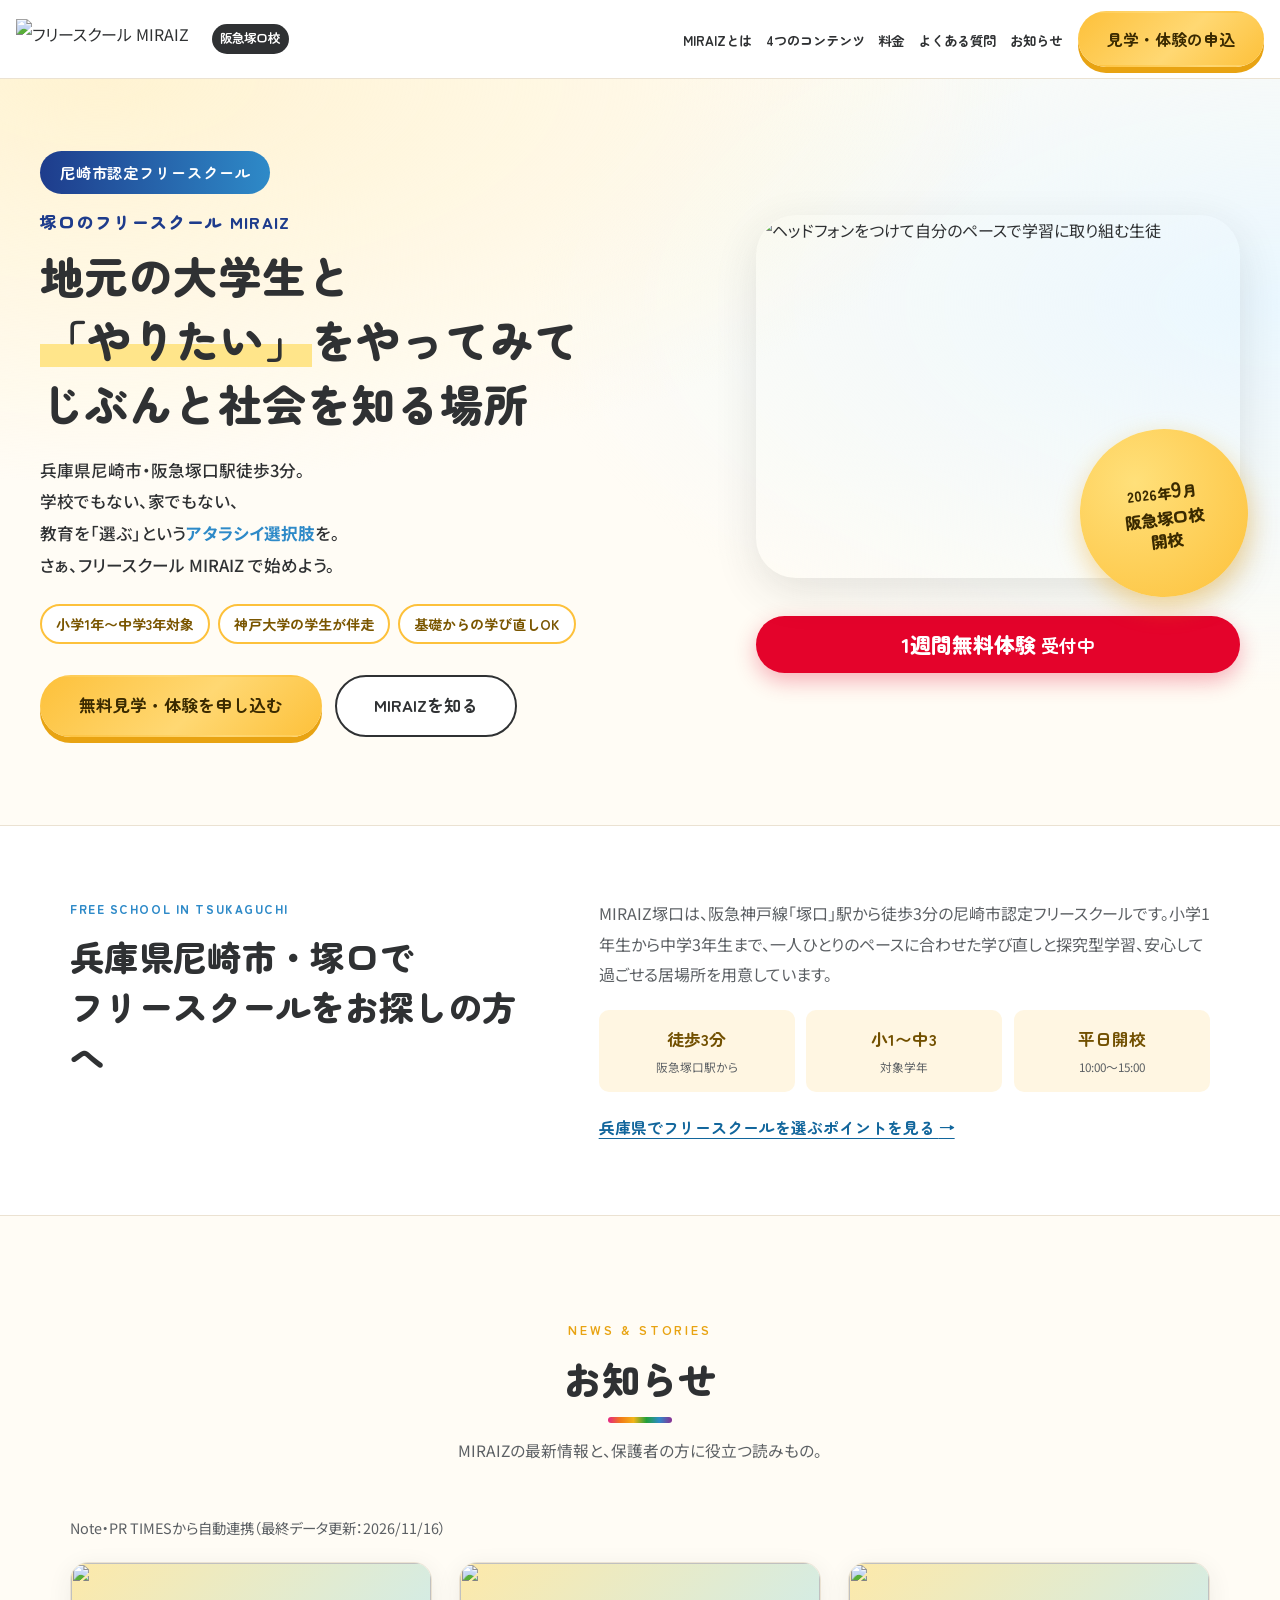
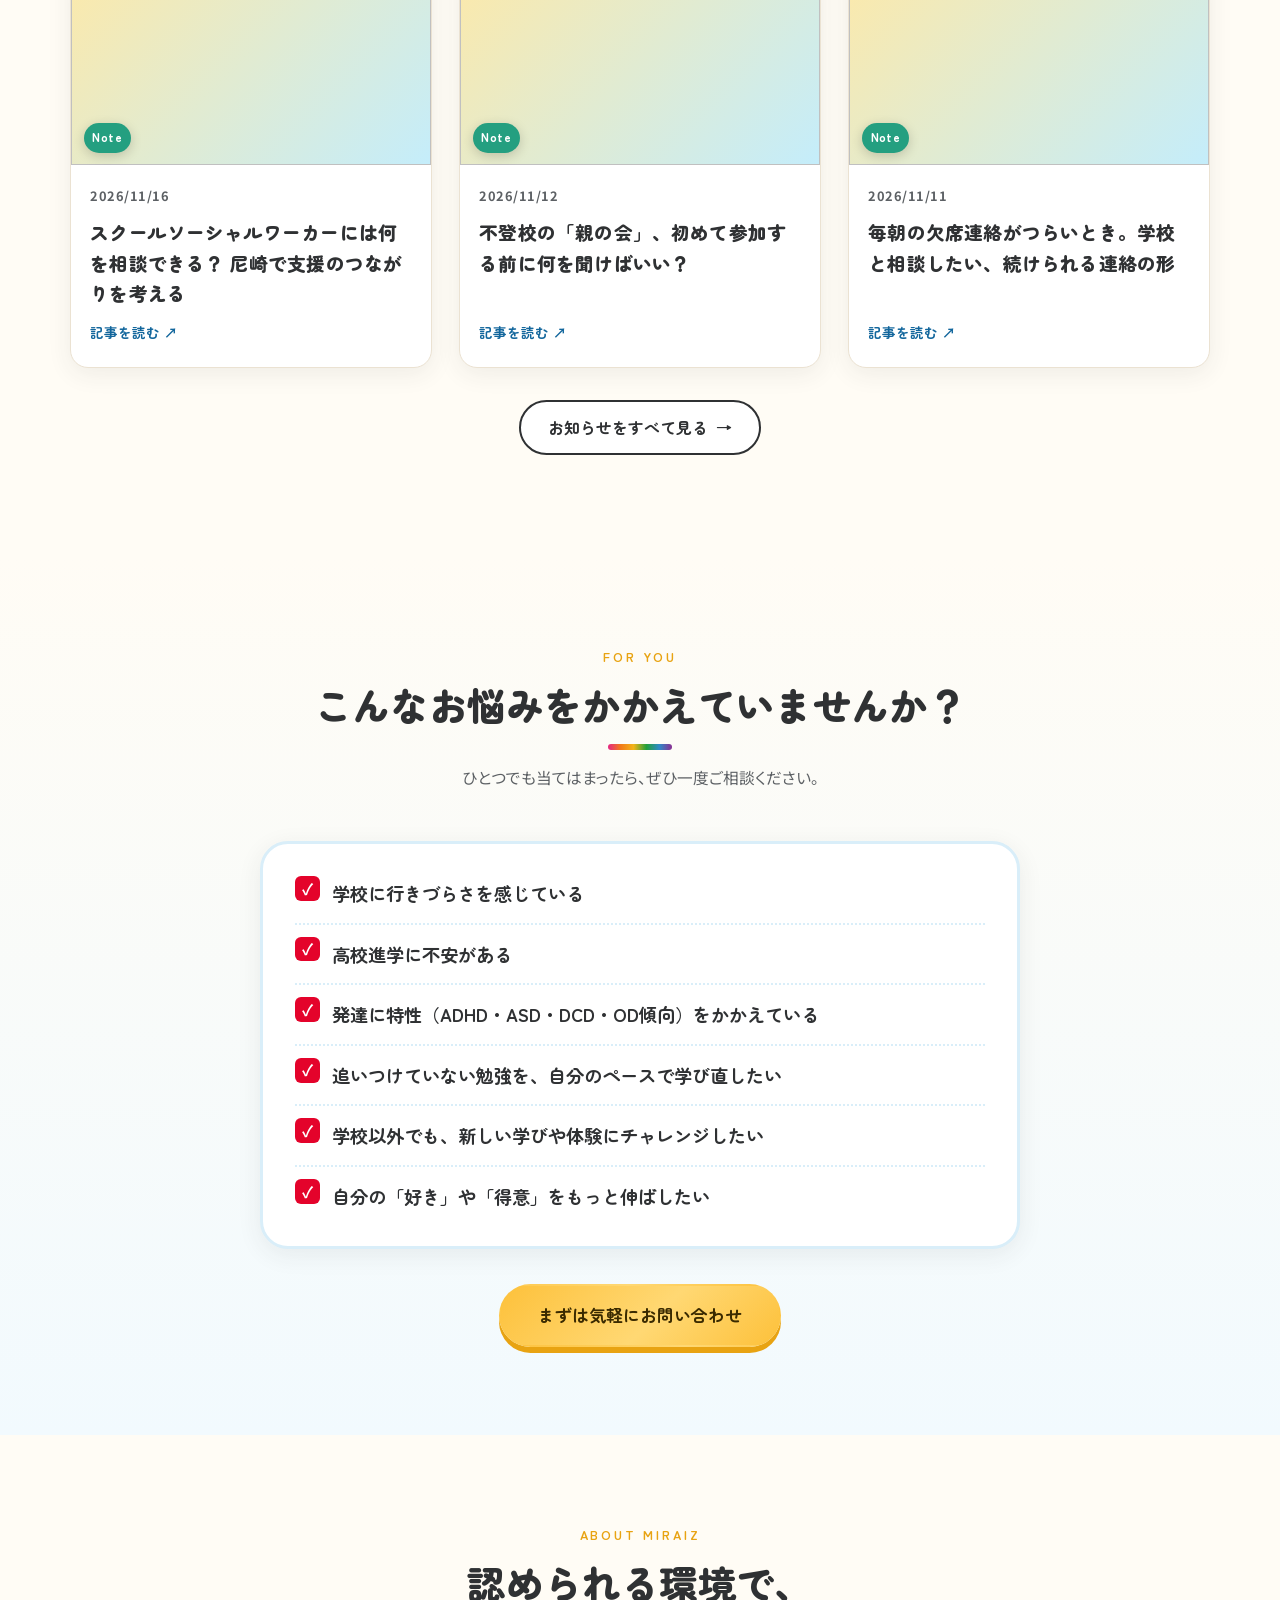
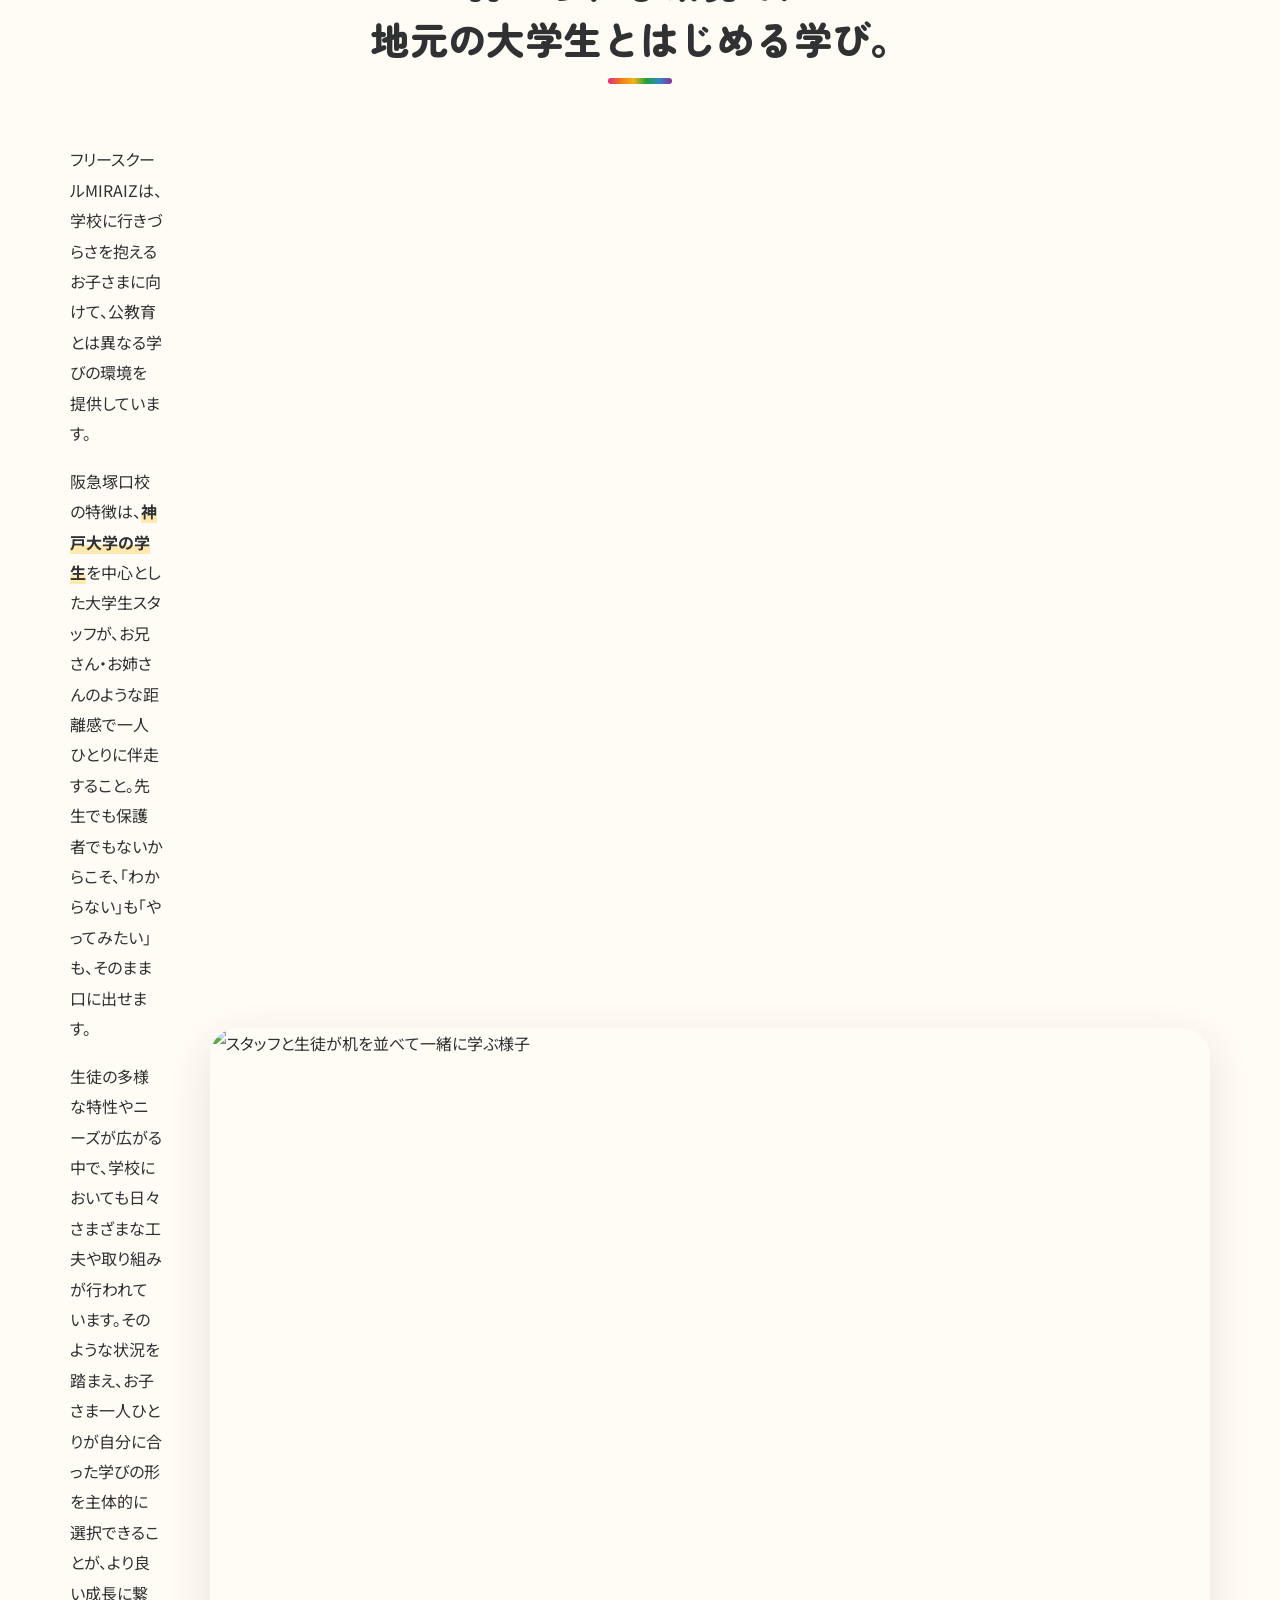
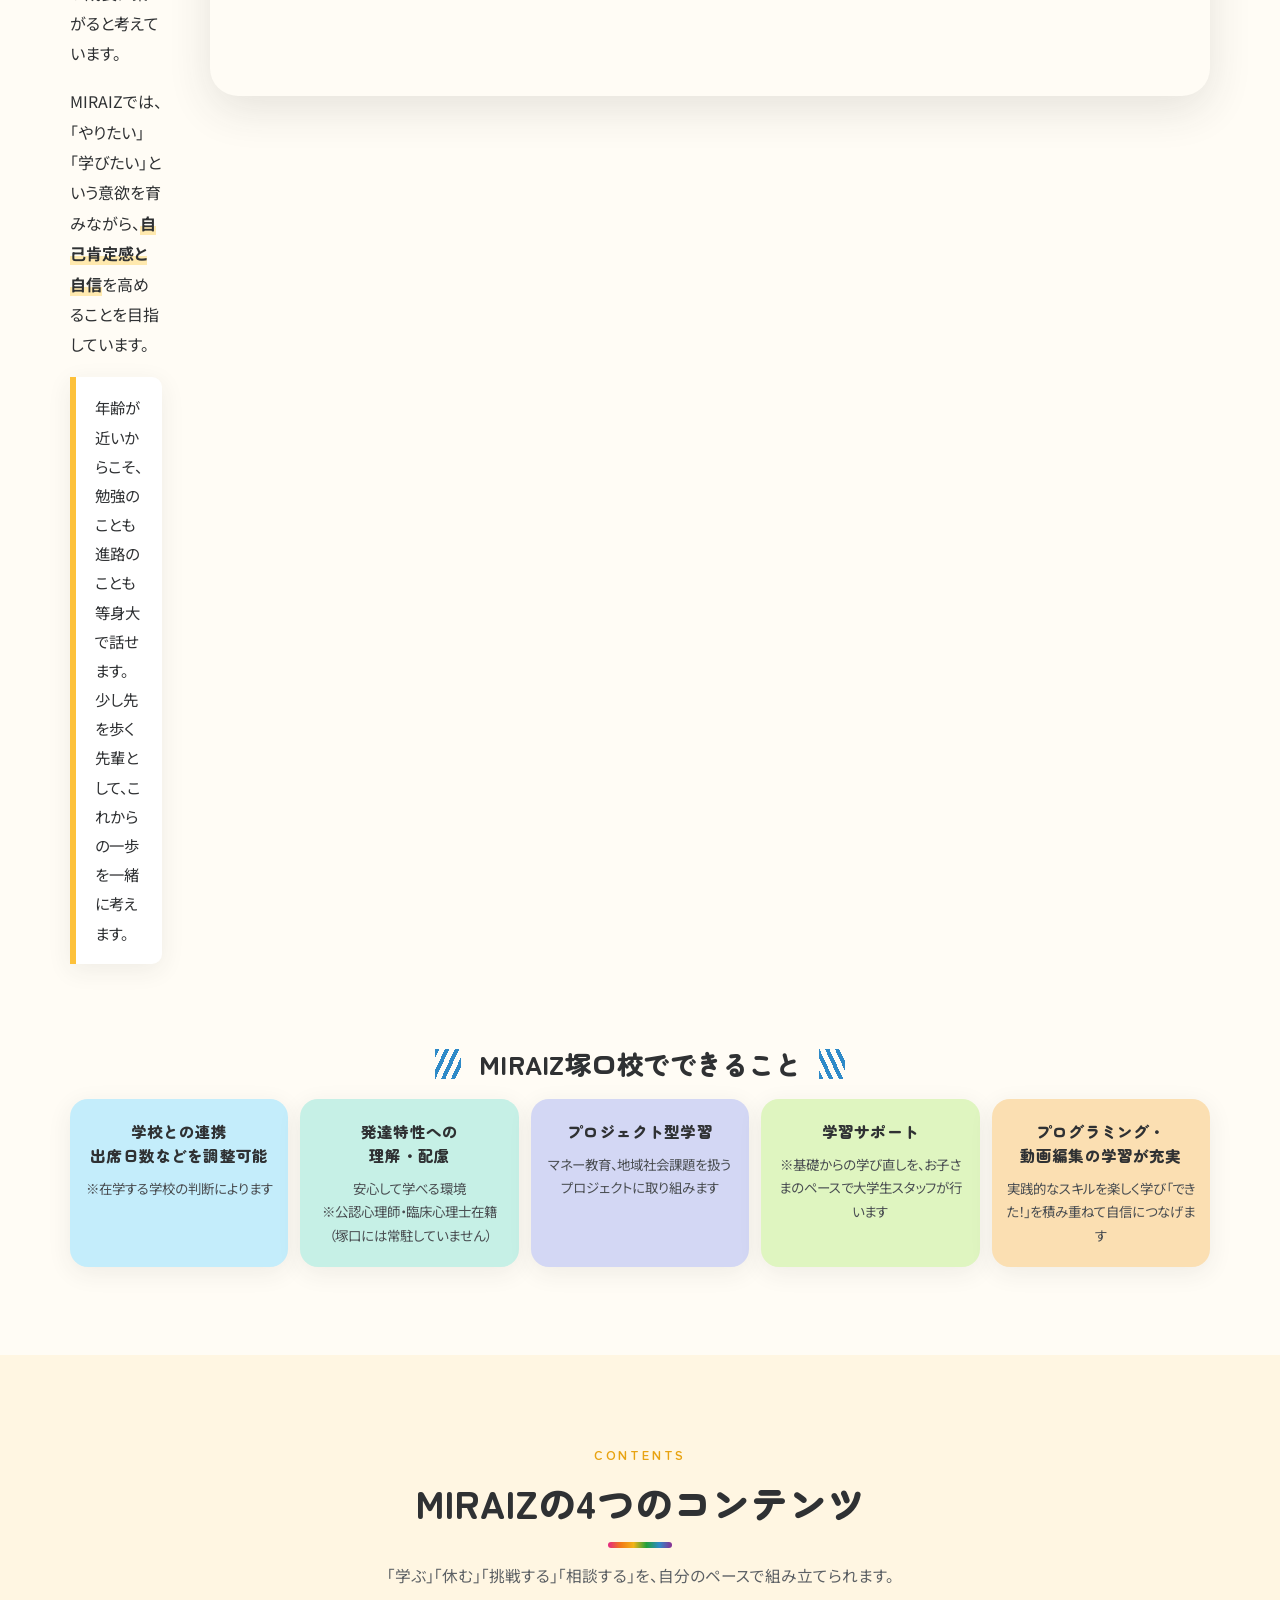
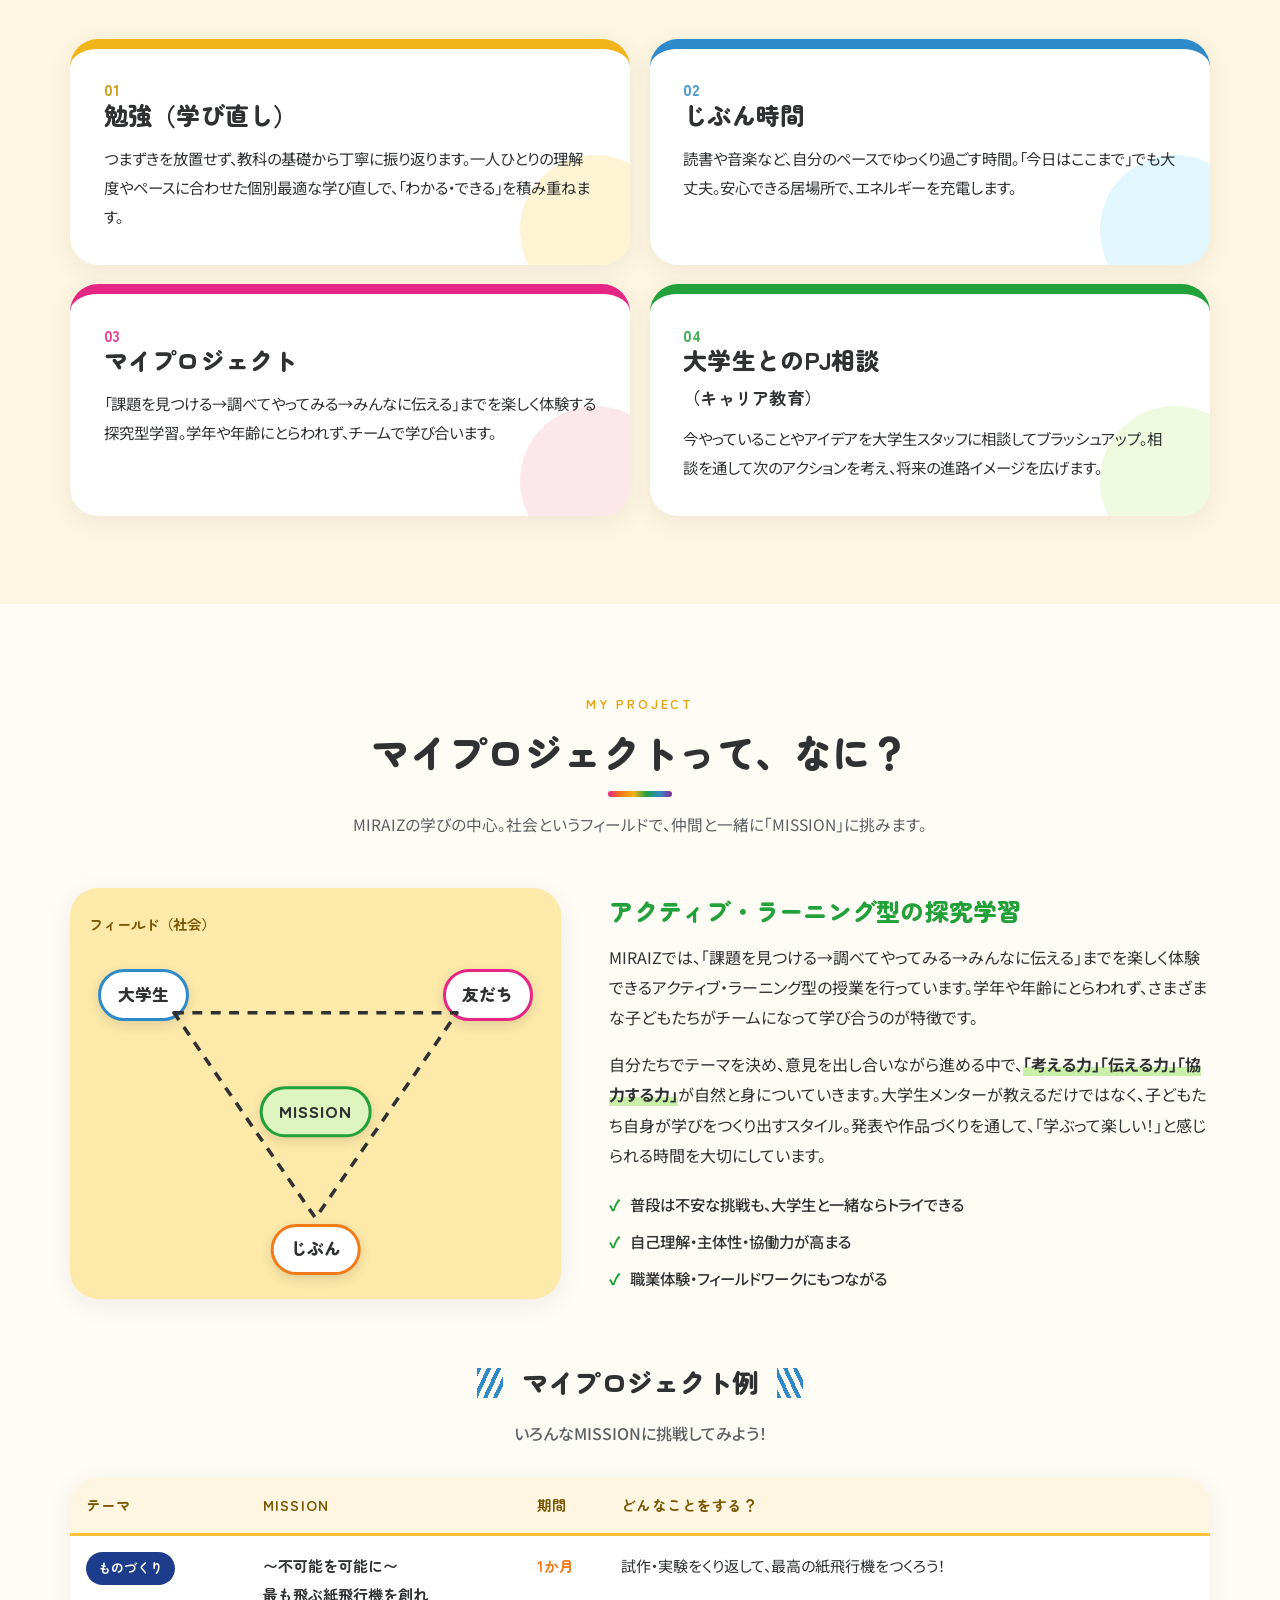
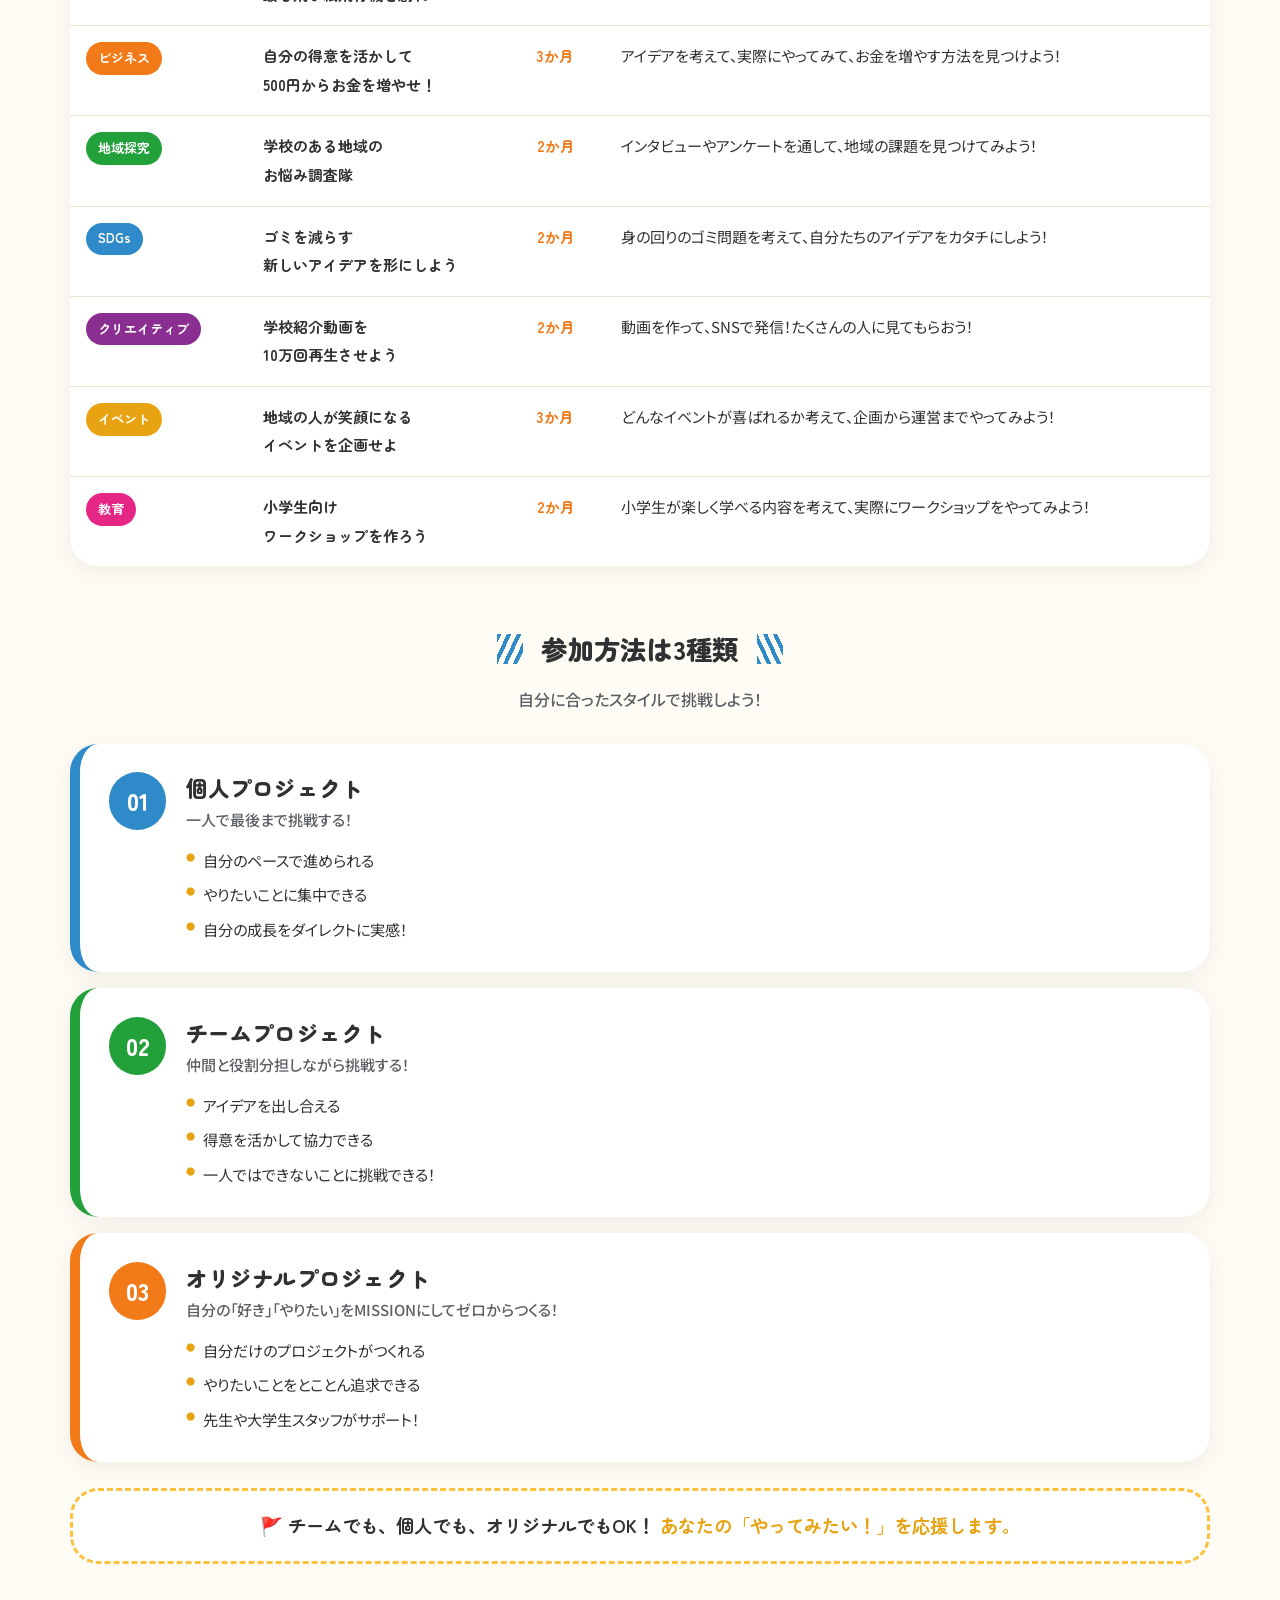
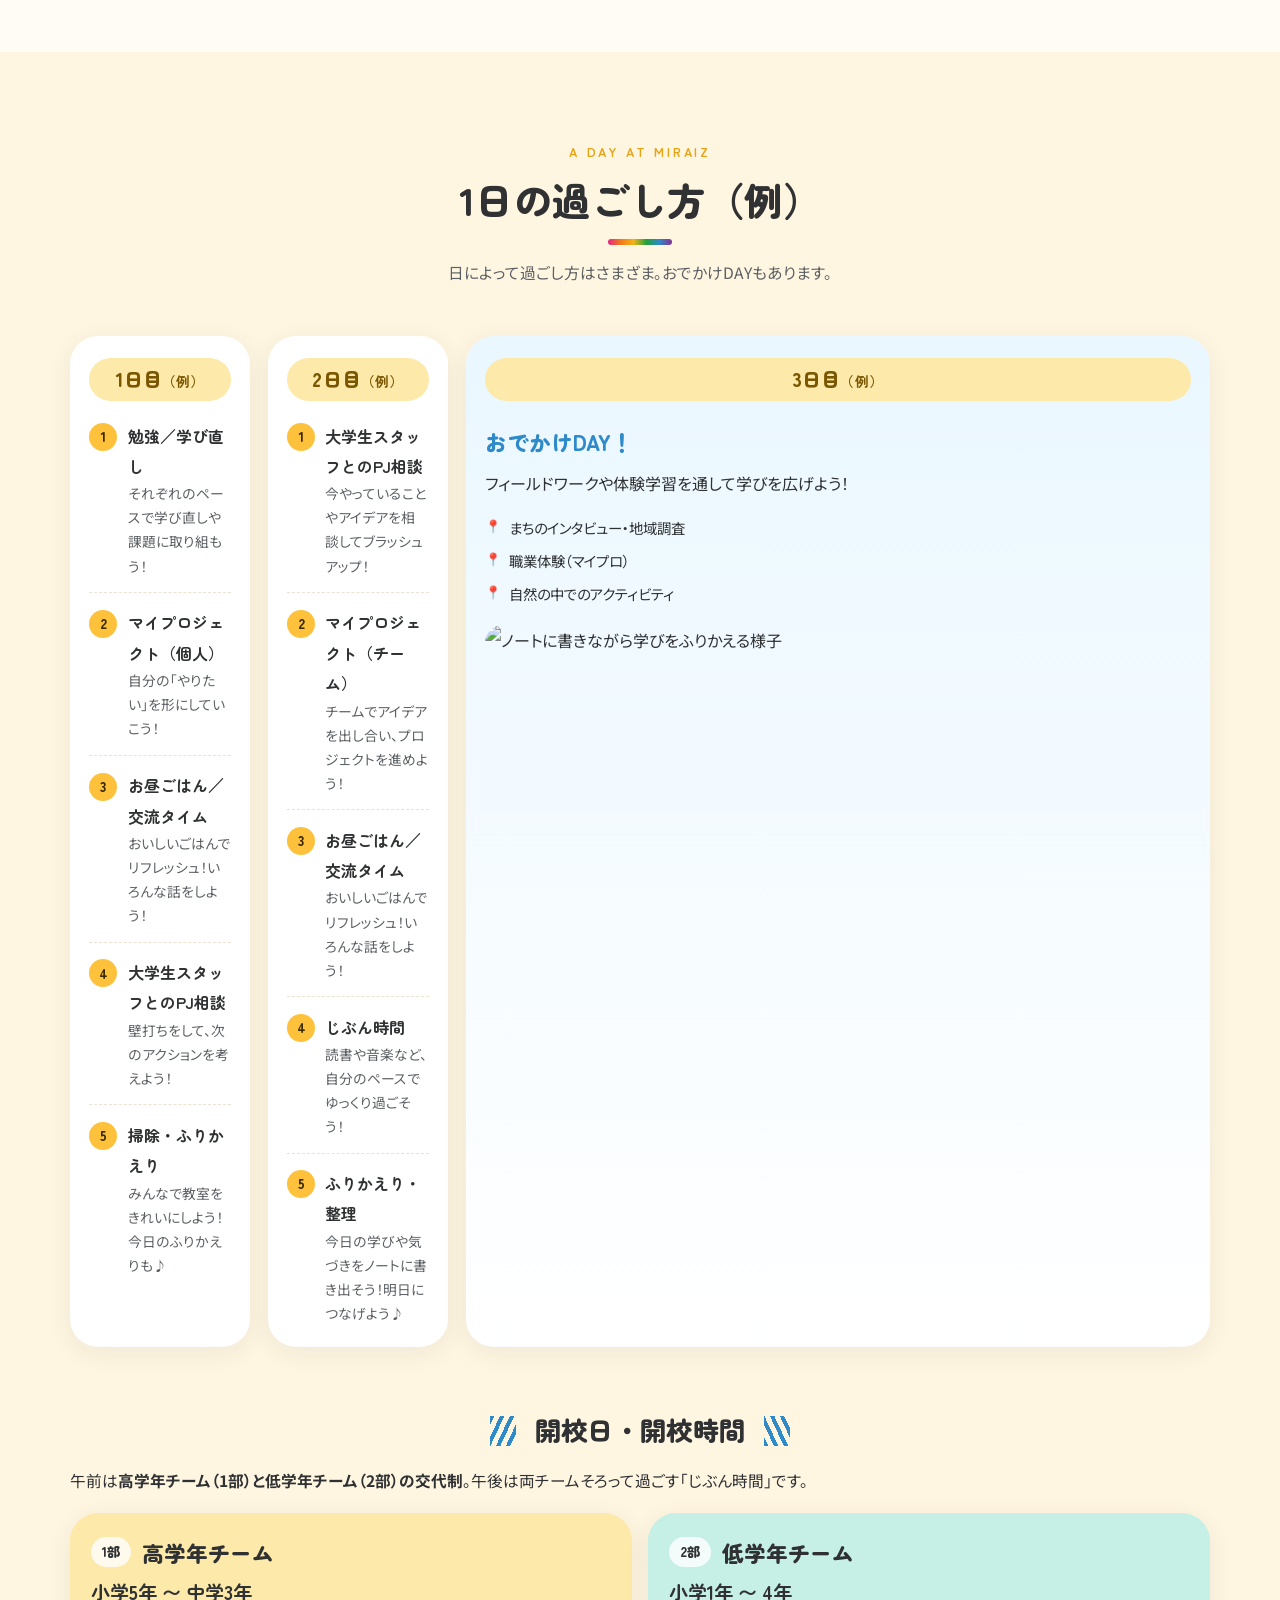
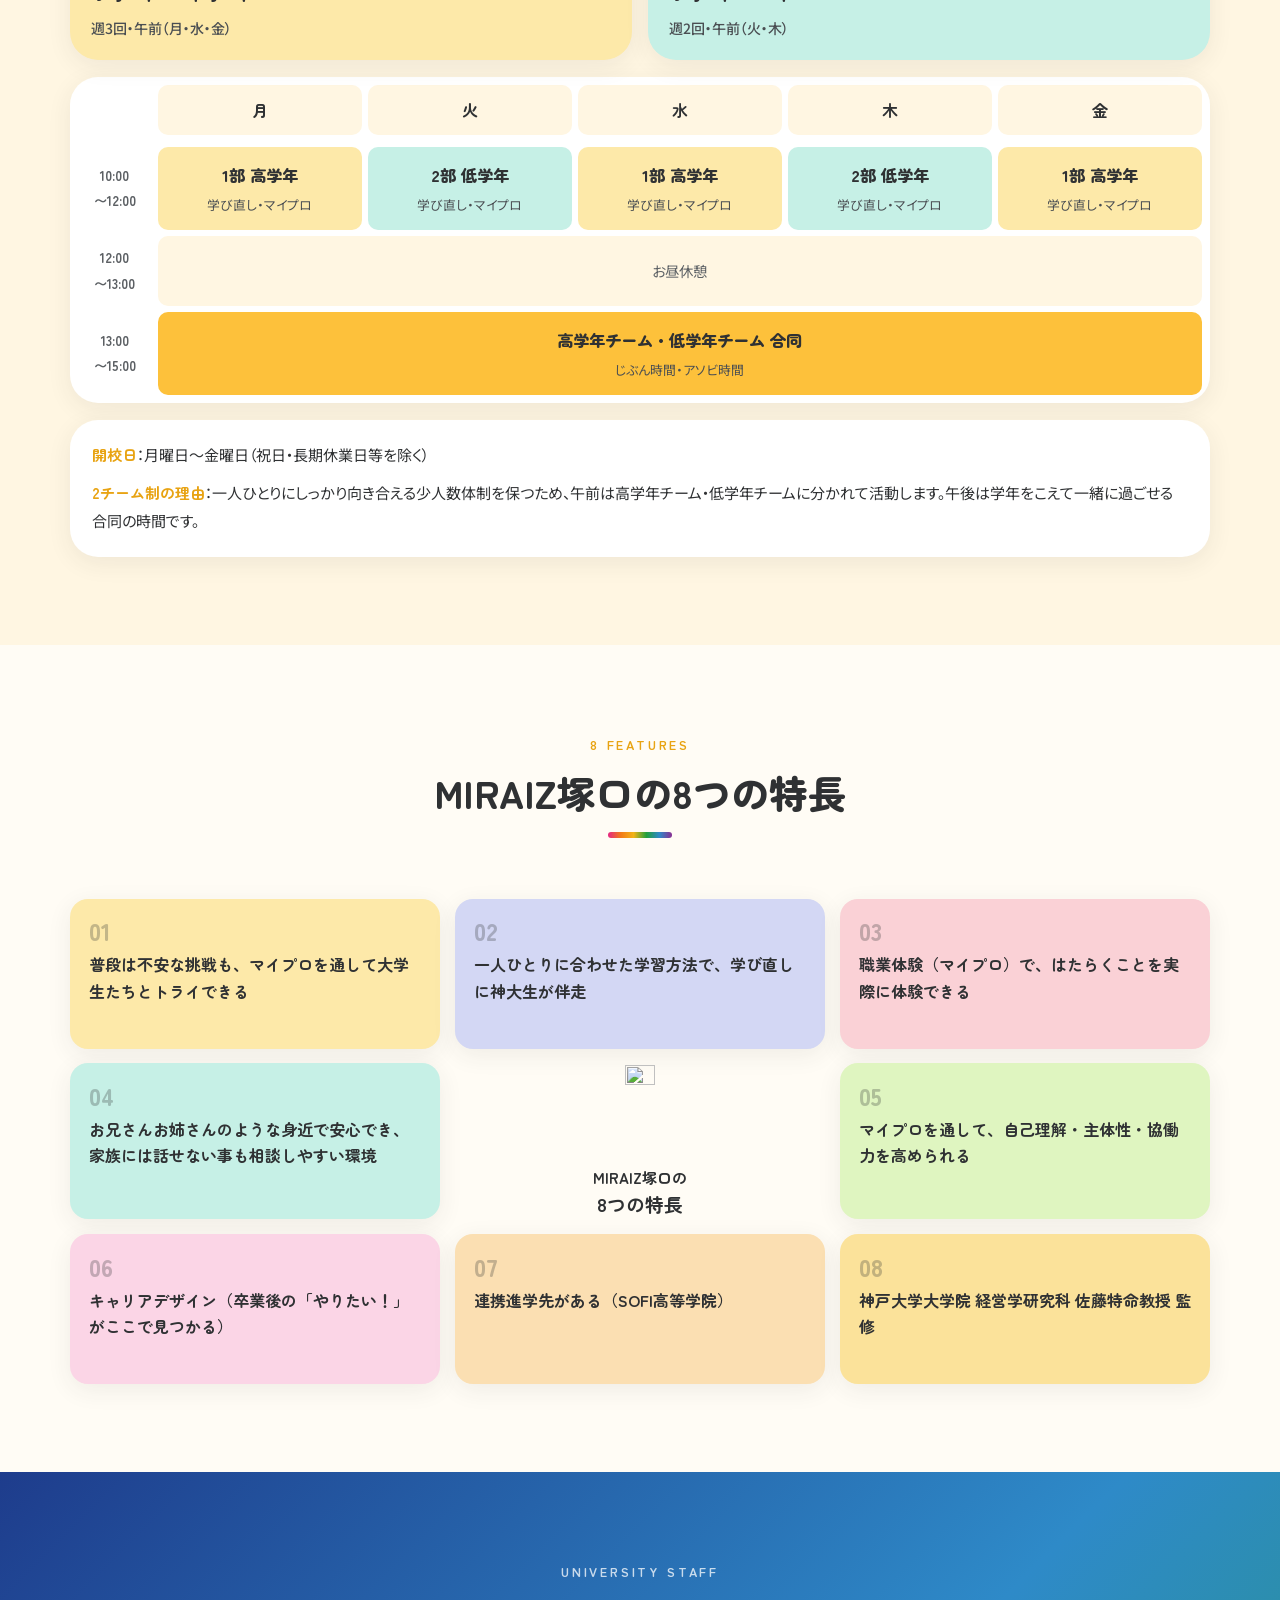
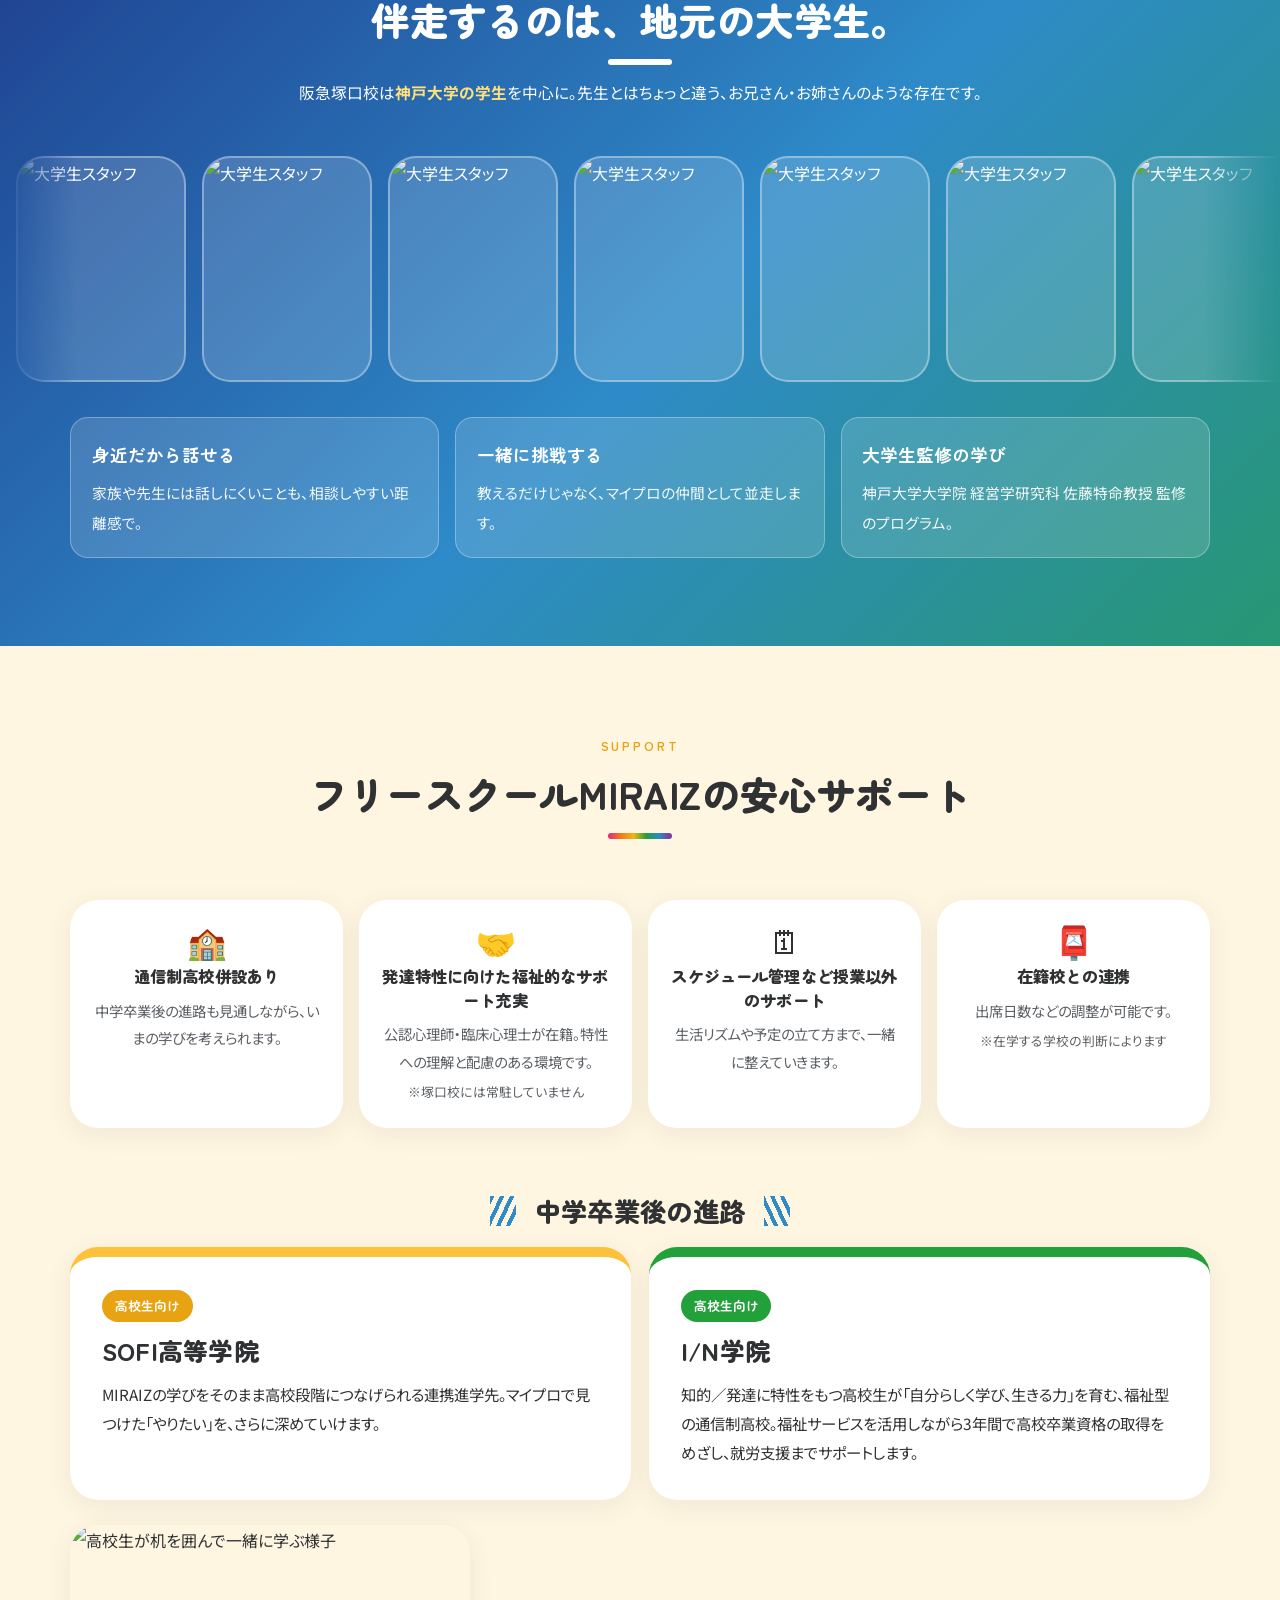
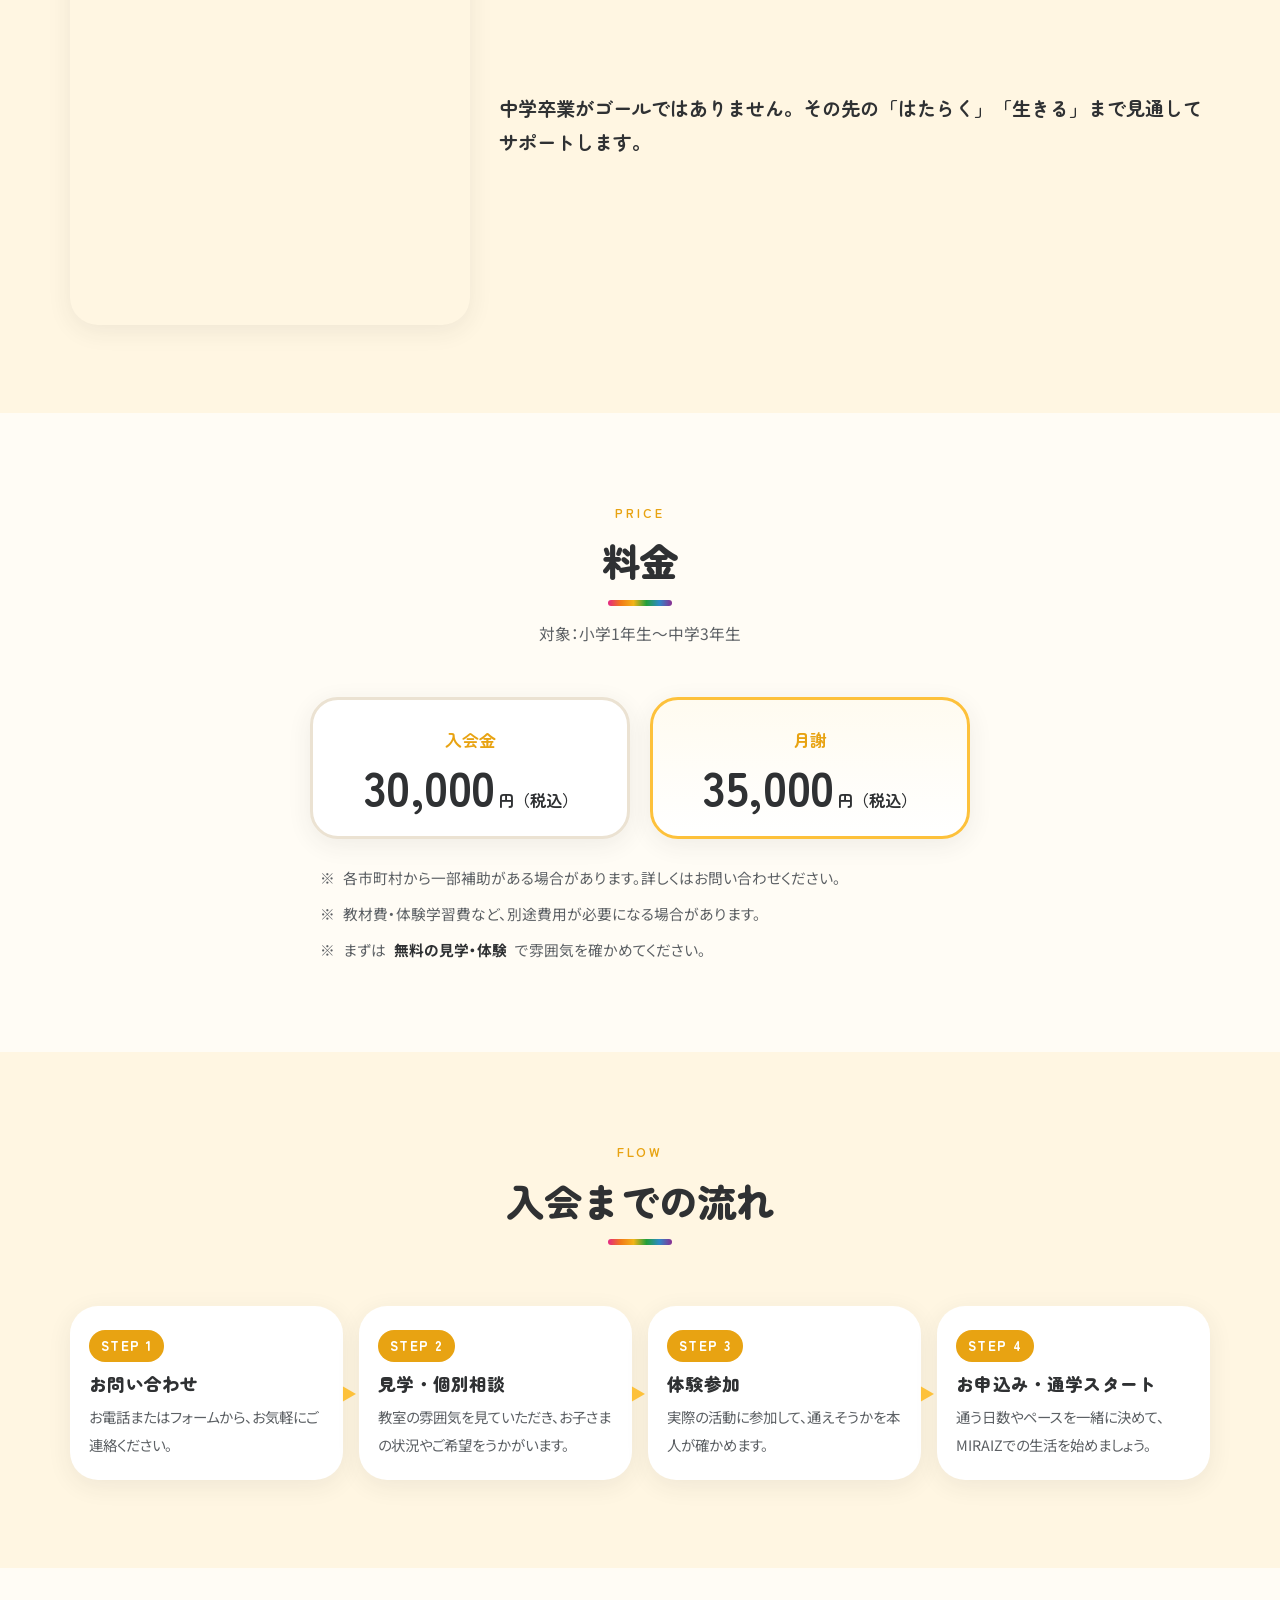
==== commit 29bc325c: "chore: お知らせを自動更新" ====
--- a/index.html
+++ b/index.html
@@ -212,6 +212,15 @@
     <p class="news-status" id="news-status" role="status" aria-live="polite">MIRAIZの最新記事をご紹介します。</p>
     <div class="news-grid" id="news-grid" data-limit="3"><!-- news-cards:start -->
 <article class="news-card" data-source="note">
+  <a class="news-card__link" href="https://note.com/miraiz_t/n/n20e5a342aaf9" target="_blank" rel="noopener noreferrer">
+    <div class="news-card__media"><img src="https://assets.st-note.com/production/uploads/images/336731393/rectangle_large_type_2_c67de7a166e31ea8ff652ed3d977029a.png?width=800" alt="" loading="lazy" width="800" height="450"><span class="news-card__source news-card__source--note">Note</span></div>
+    <div class="news-card__body"><time datetime="2026-11-16T11:23:50+09:00">2026/11/16</time>
+      <h3>スクールソーシャルワーカーには何を相談できる？ 尼崎で支援のつながりを考える</h3>
+      <span class="news-card__more">記事を読む <span aria-hidden="true">↗</span></span>
+    </div>
+  </a>
+</article>
+<article class="news-card" data-source="note">
   <a class="news-card__link" href="https://note.com/miraiz_t/n/n78e1f33f21a8" target="_blank" rel="noopener noreferrer">
     <div class="news-card__media"><img src="https://assets.st-note.com/production/uploads/images/335310900/rectangle_large_type_2_c1f20607db1147ce80b4e0cdb285d7c5.png?width=800" alt="" loading="lazy" width="800" height="450"><span class="news-card__source news-card__source--note">Note</span></div>
     <div class="news-card__body"><time datetime="2026-11-12T20:44:30+09:00">2026/11/12</time>
@@ -225,15 +234,6 @@
     <div class="news-card__media"><img src="https://assets.st-note.com/production/uploads/images/334800040/rectangle_large_type_2_d0541151114c1fd3ef0e56af1b0b5742.png?width=800" alt="" loading="lazy" width="800" height="450"><span class="news-card__source news-card__source--note">Note</span></div>
     <div class="news-card__body"><time datetime="2026-11-11T13:41:07+09:00">2026/11/11</time>
       <h3>毎朝の欠席連絡がつらいとき。学校と相談したい、続けられる連絡の形</h3>
-      <span class="news-card__more">記事を読む <span aria-hidden="true">↗</span></span>
-    </div>
-  </a>
-</article>
-<article class="news-card" data-source="prtimes">
-  <a class="news-card__link" href="https://prtimes.jp/main/html/rd/p/000000002.000189122.html" target="_blank" rel="noopener noreferrer">
-    <div class="news-card__media"><img src="https://prcdn.freetls.fastly.net/release_image/189122/2/189122-2-9d56c34b96c2962bfffcd9c58e311241-3900x2925.jpg?format=jpeg&amp;auto=webp&amp;fit=bounds&amp;width=2400&amp;height=1260" alt="" loading="lazy" width="800" height="450"><span class="news-card__source news-card__source--prtimes">PR TIMES</span></div>
-    <div class="news-card__body"><time datetime="2026-11-05T08:10:02+09:00">2026/11/05</time>
-      <h3>地元大学生が、神戸大学大学院教授監修のもと地域企業と連携してフリースクールを阪急塚口に開校</h3>
       <span class="news-card__more">記事を読む <span aria-hidden="true">↗</span></span>
     </div>
   </a>
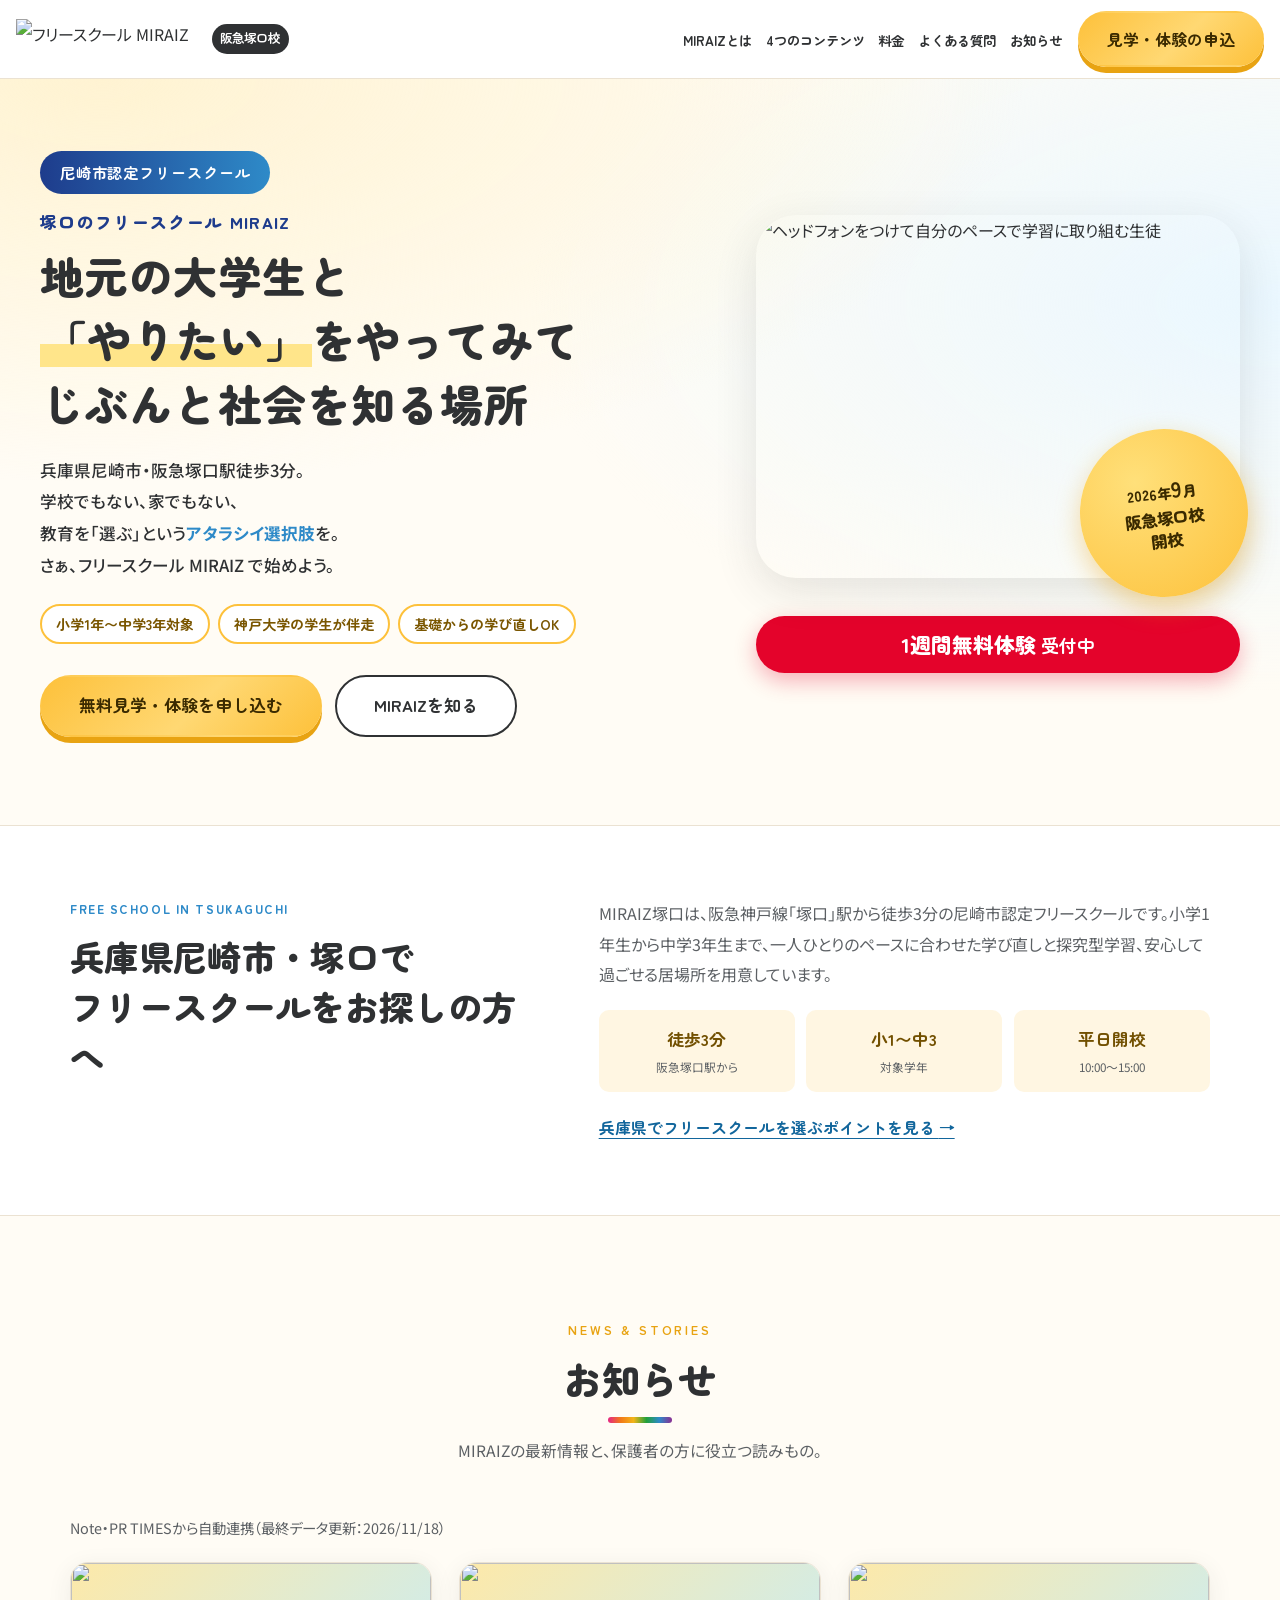
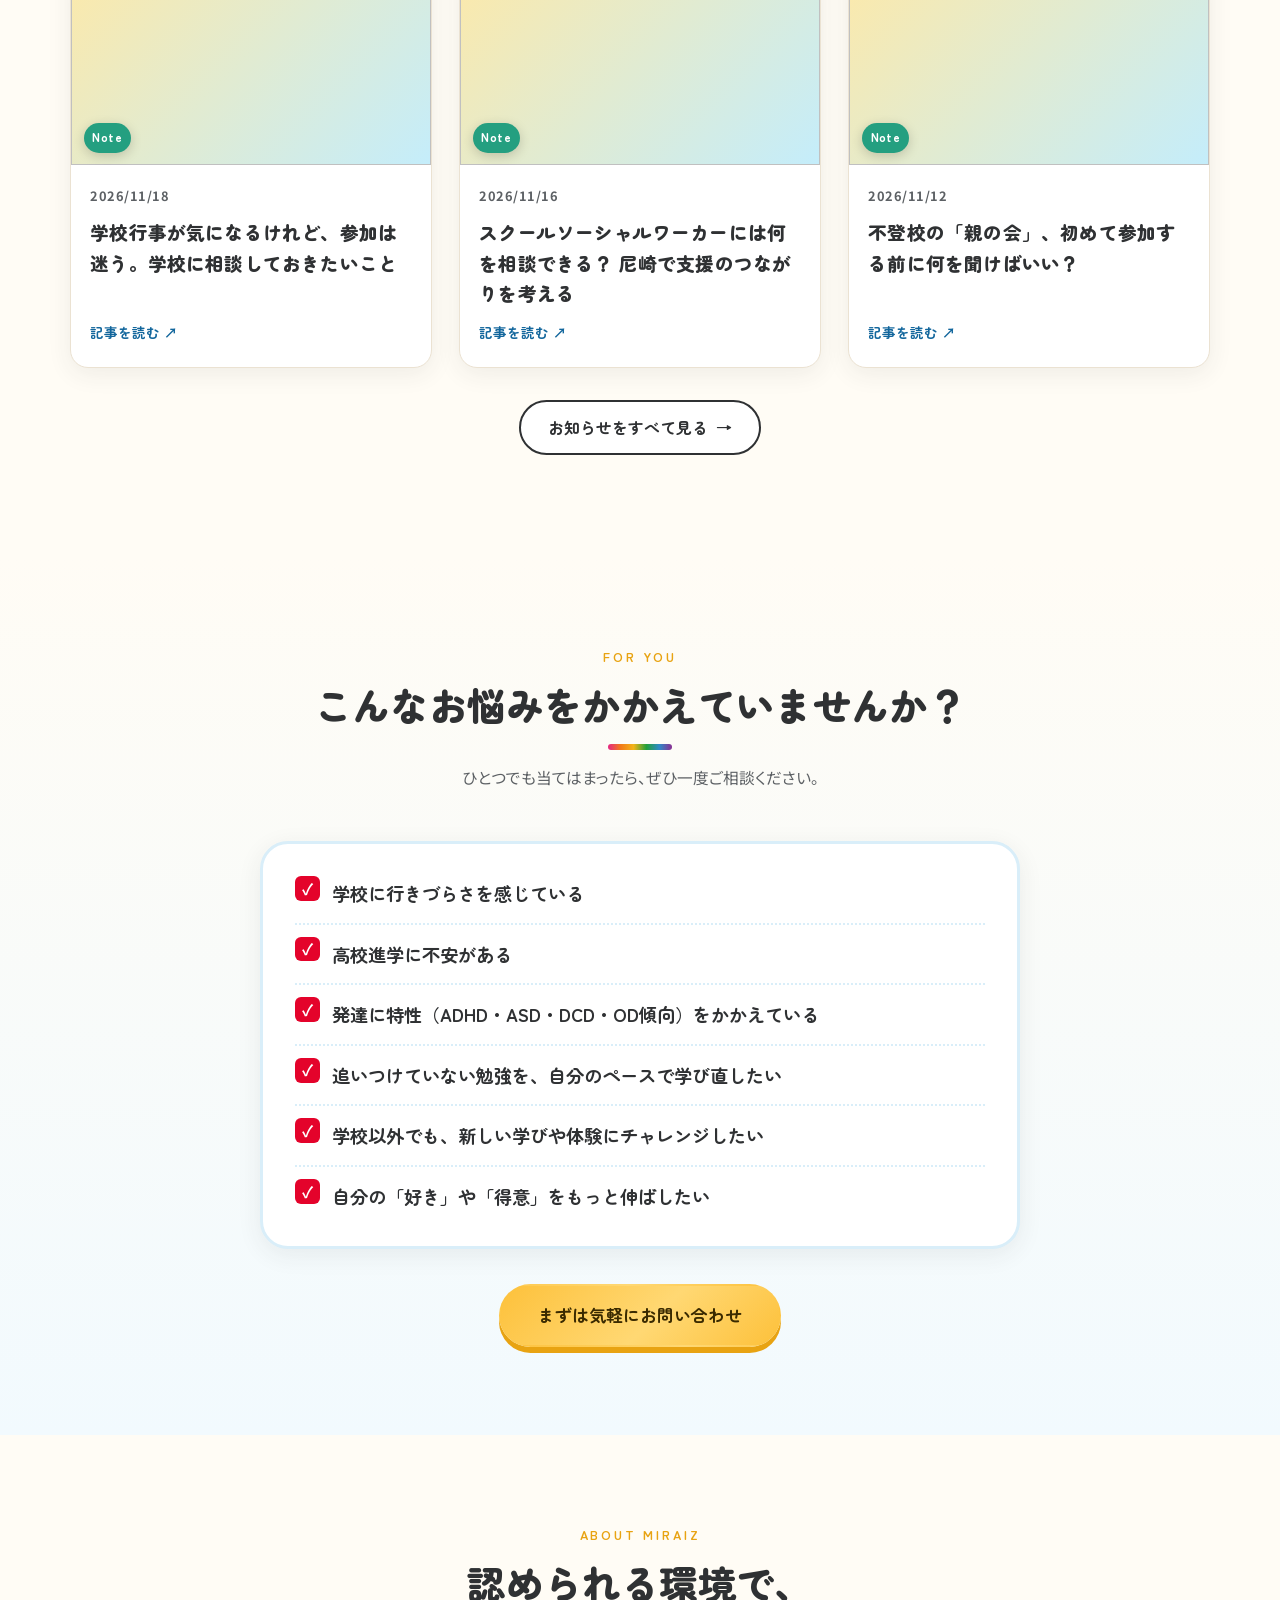
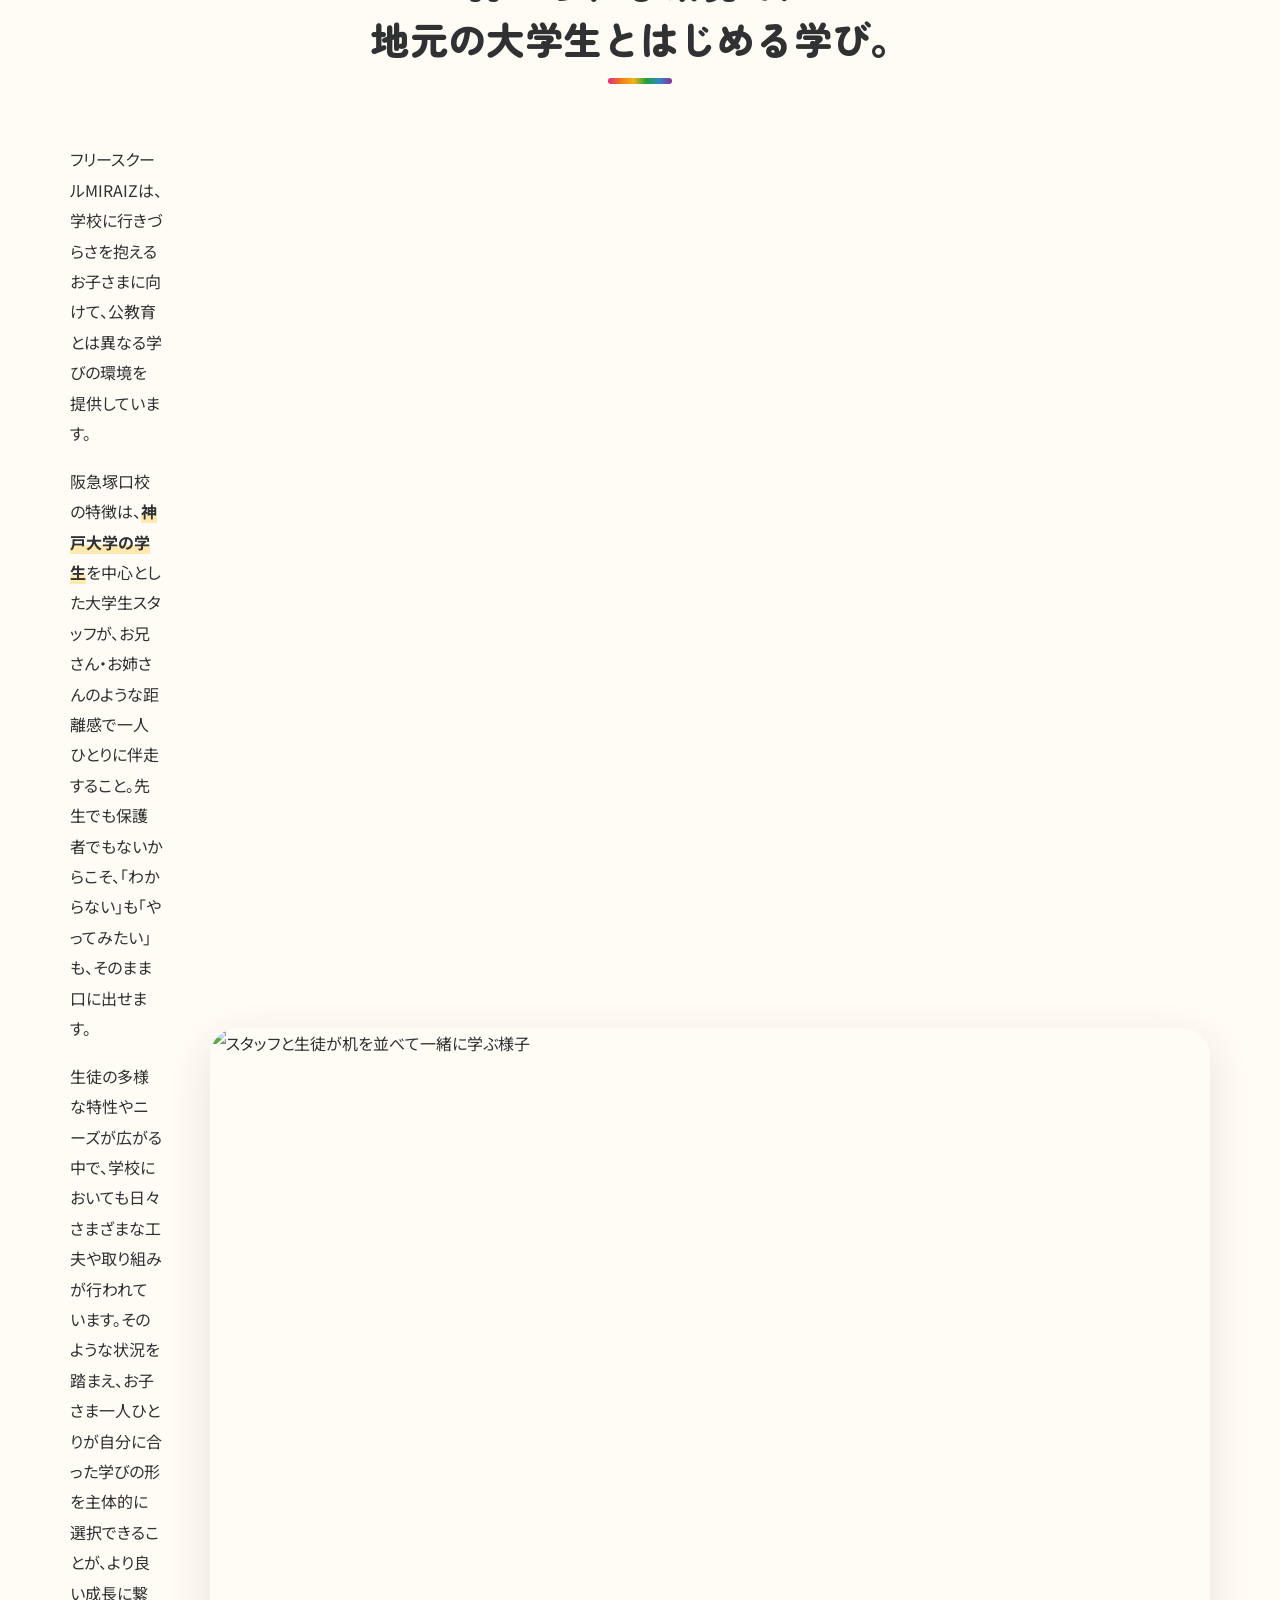
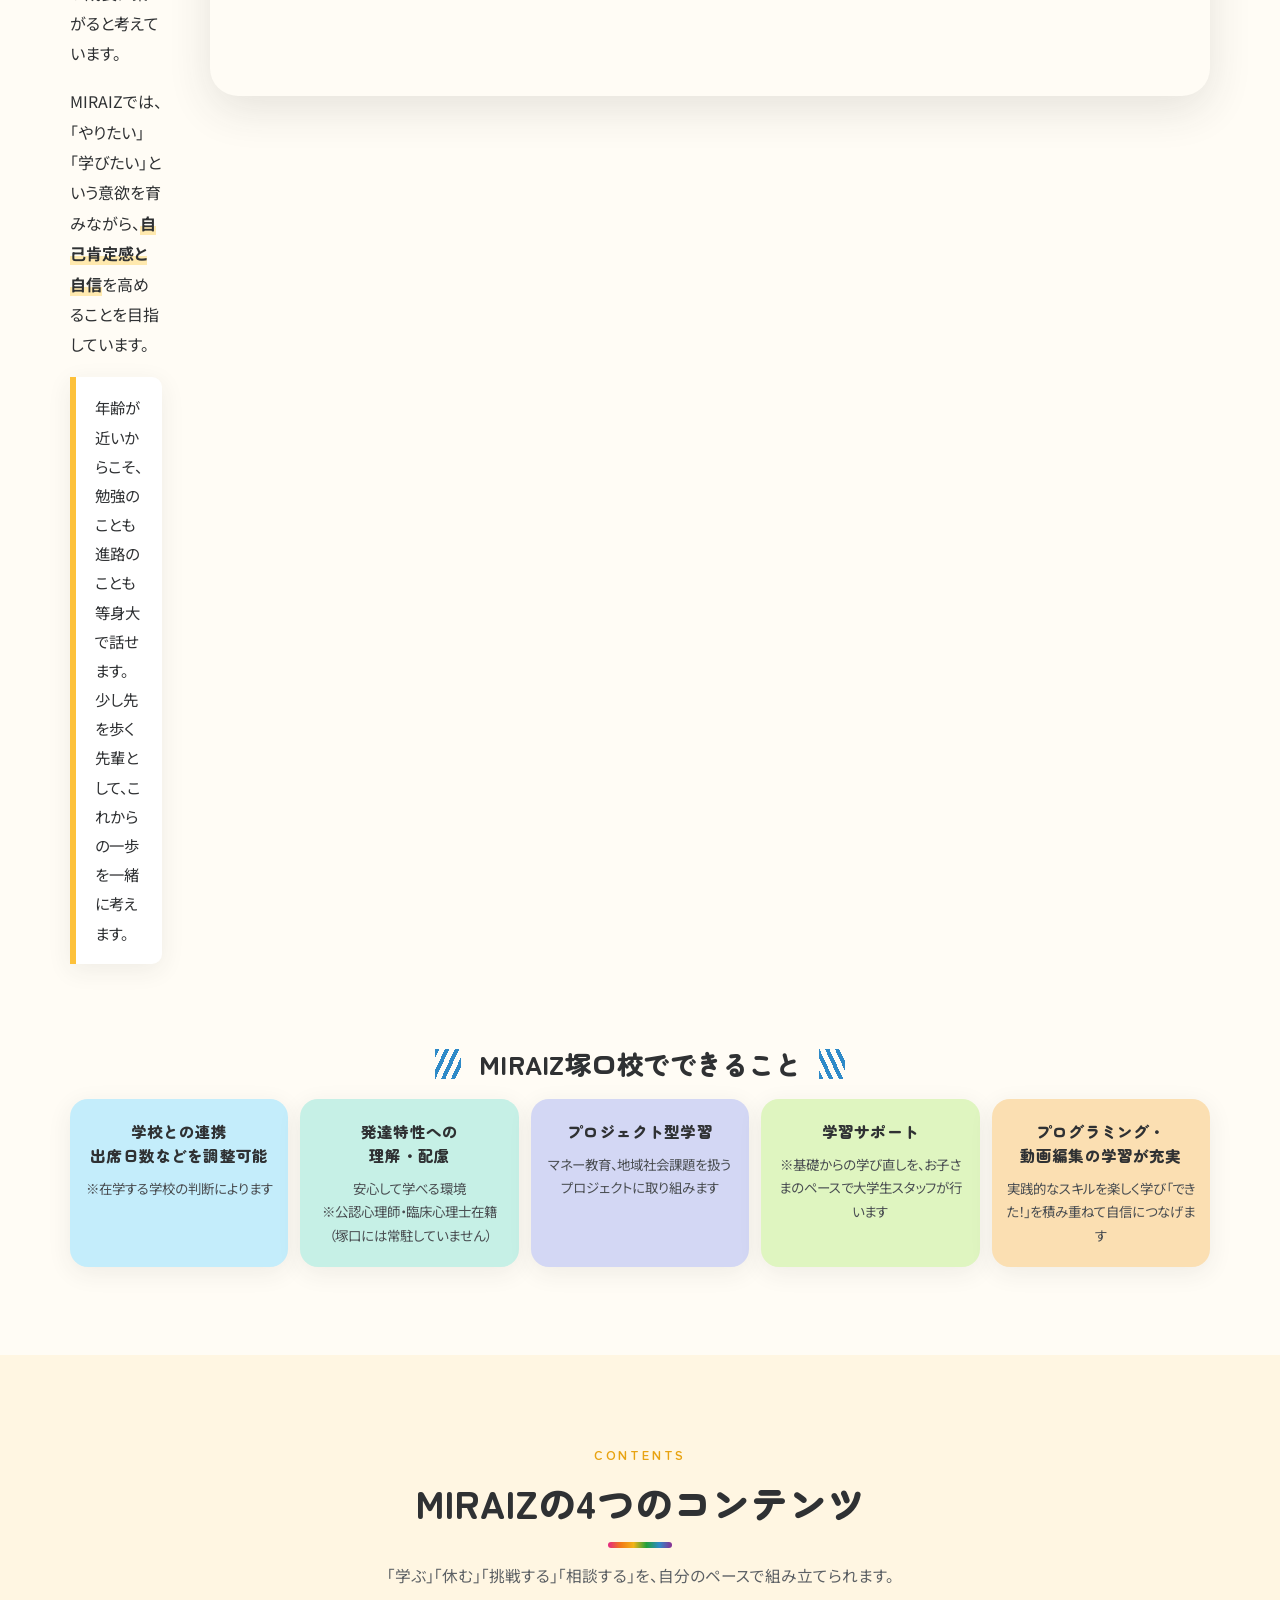
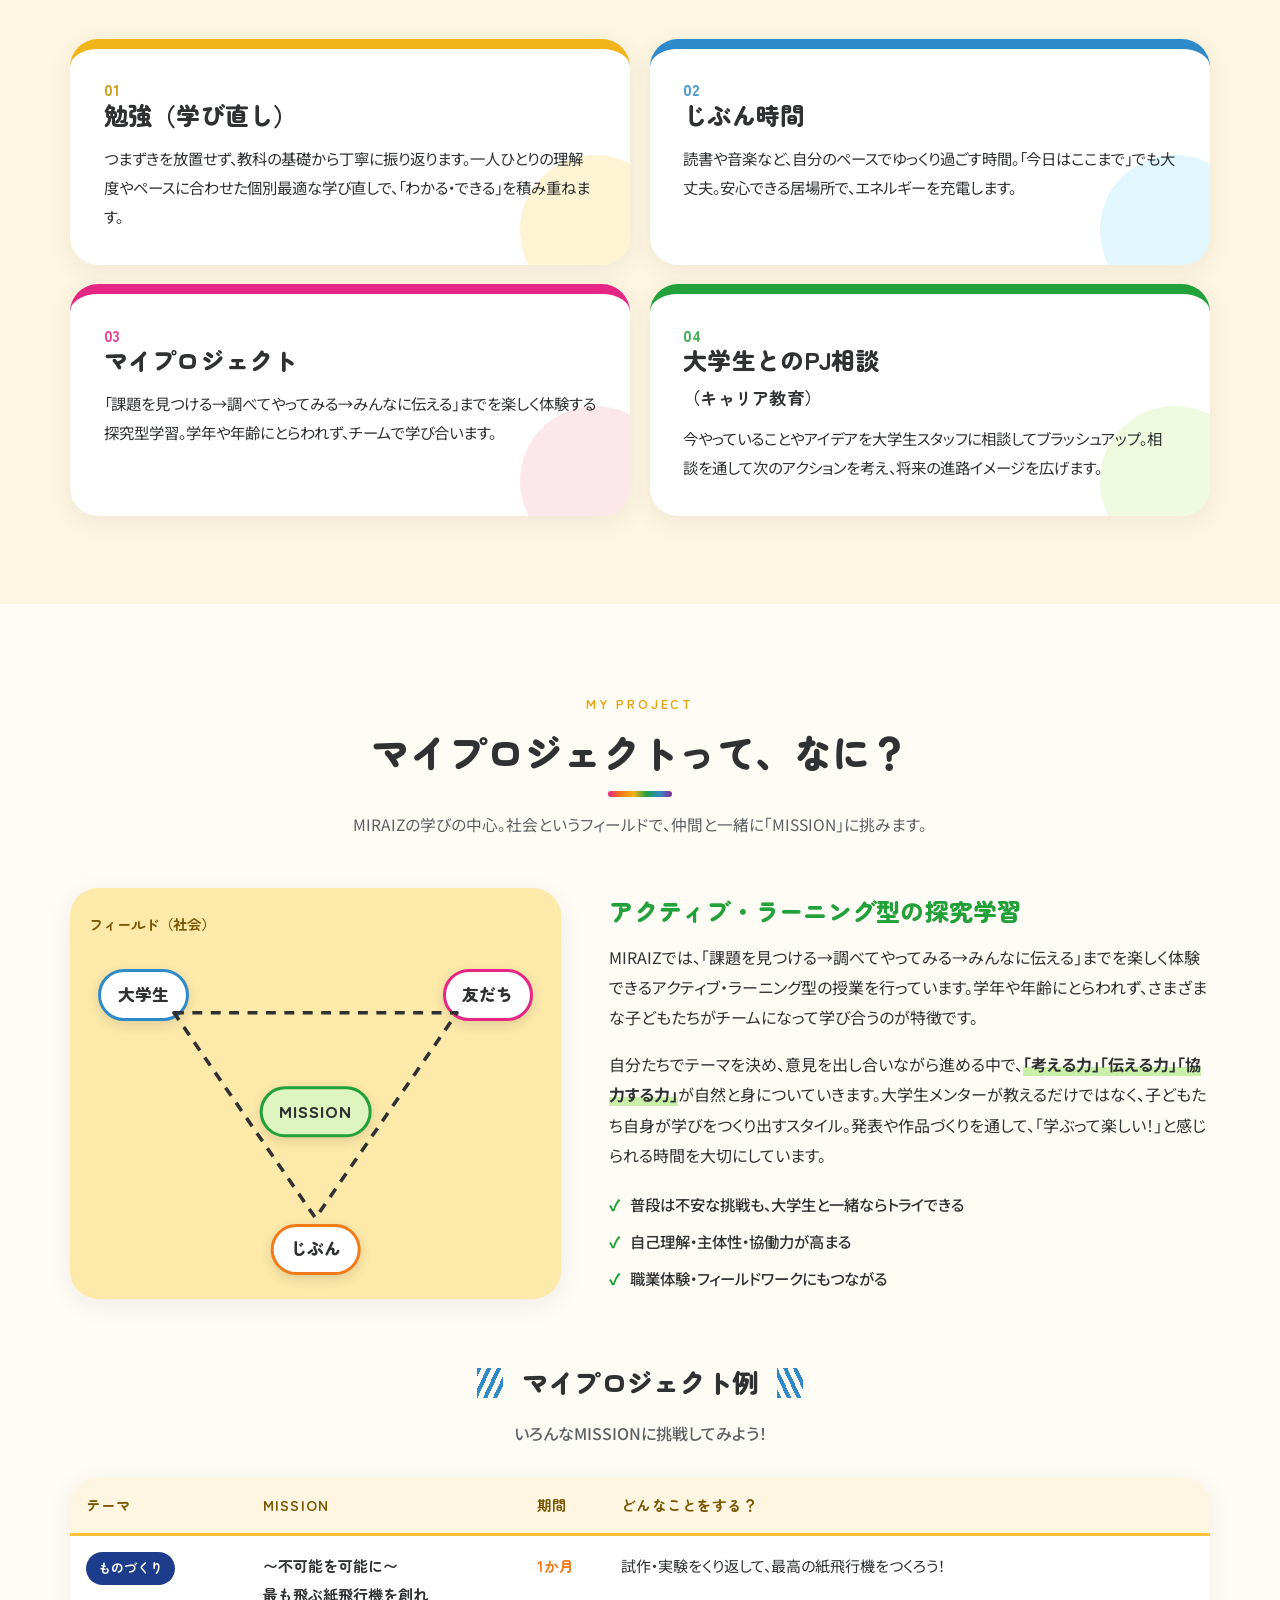
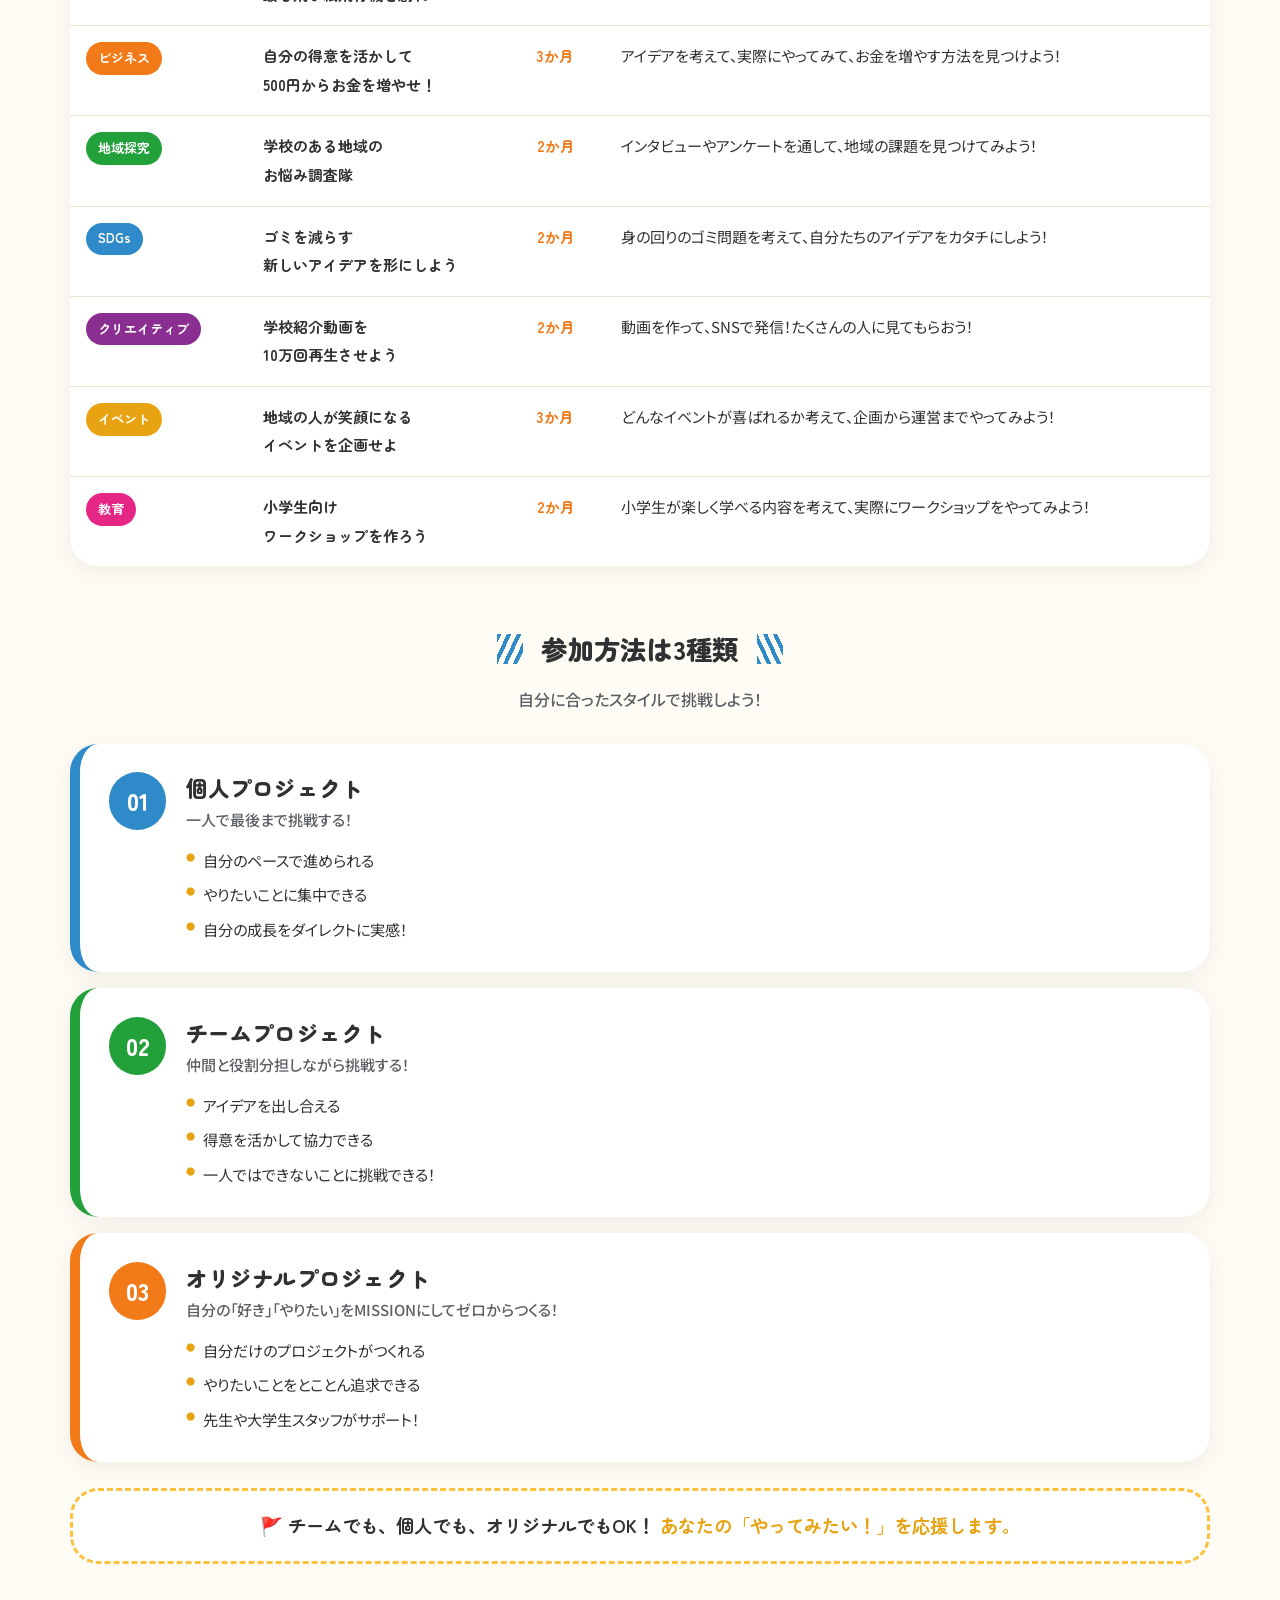
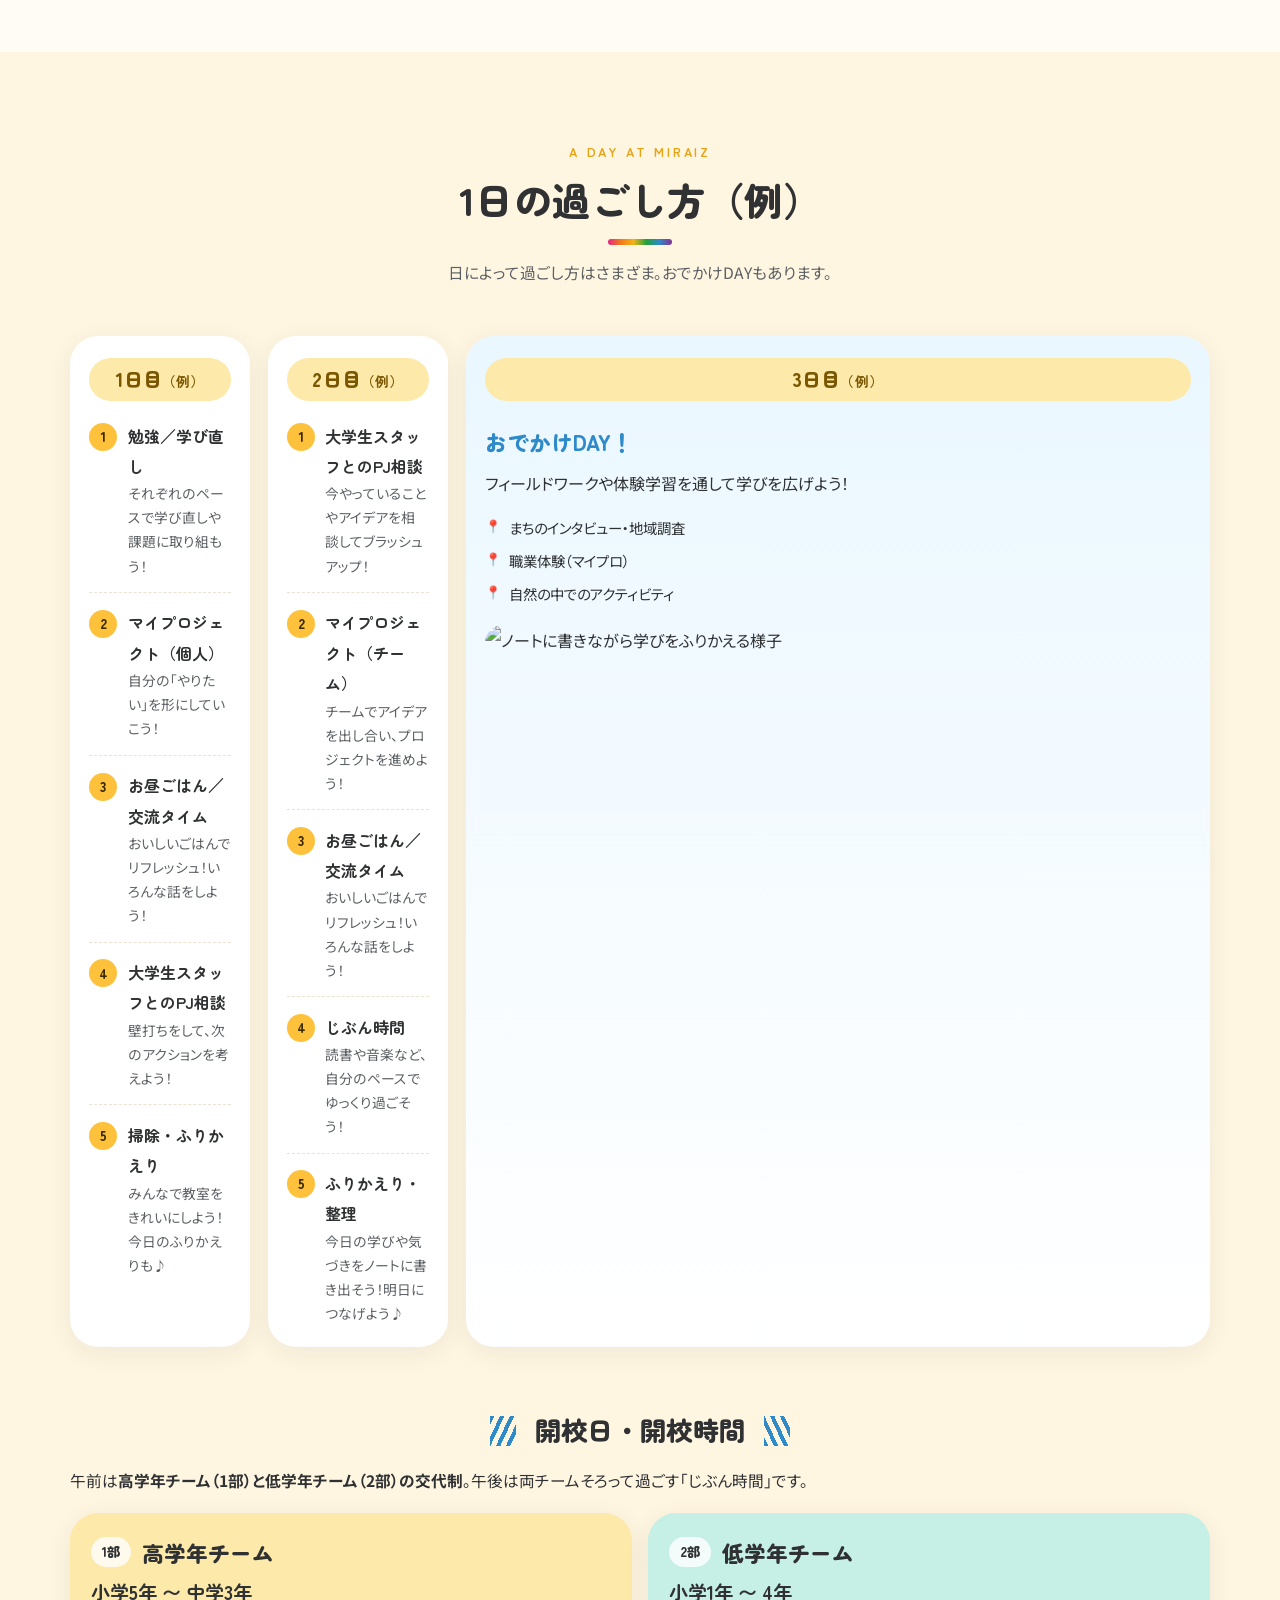
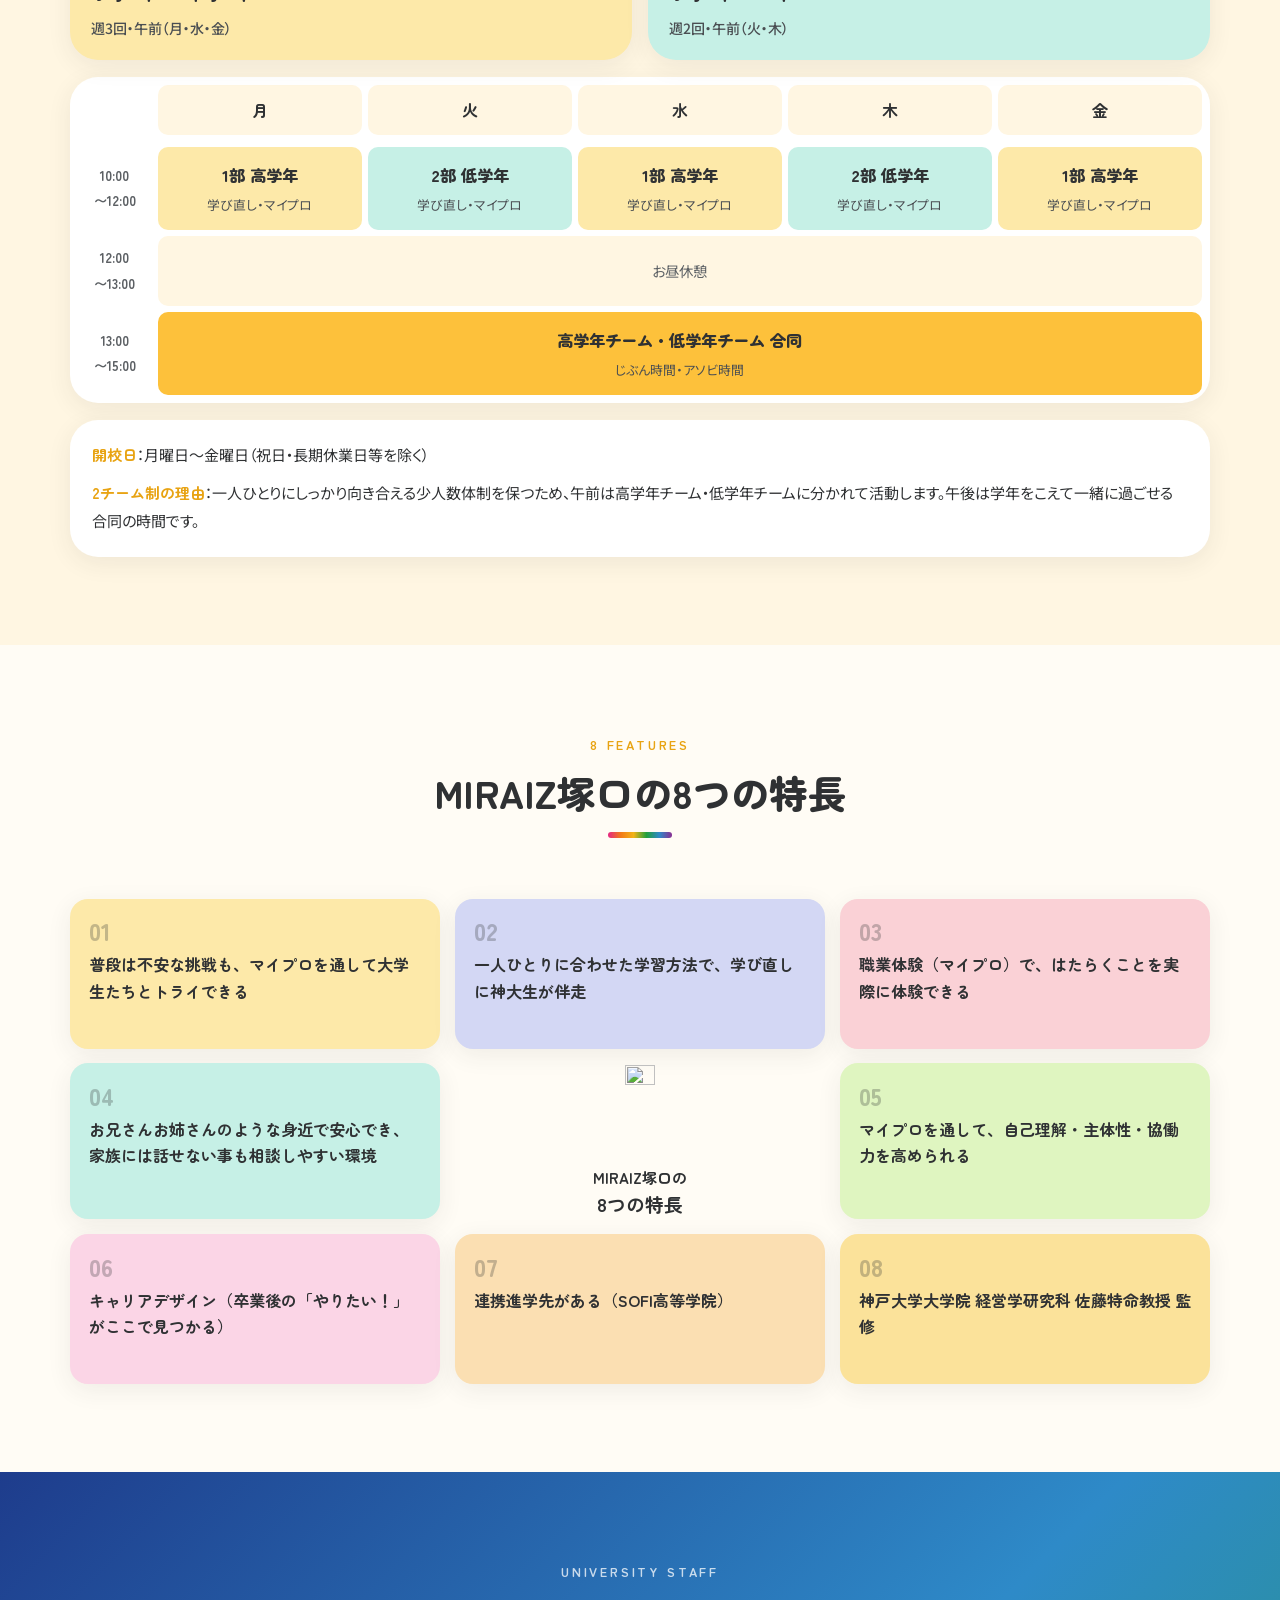
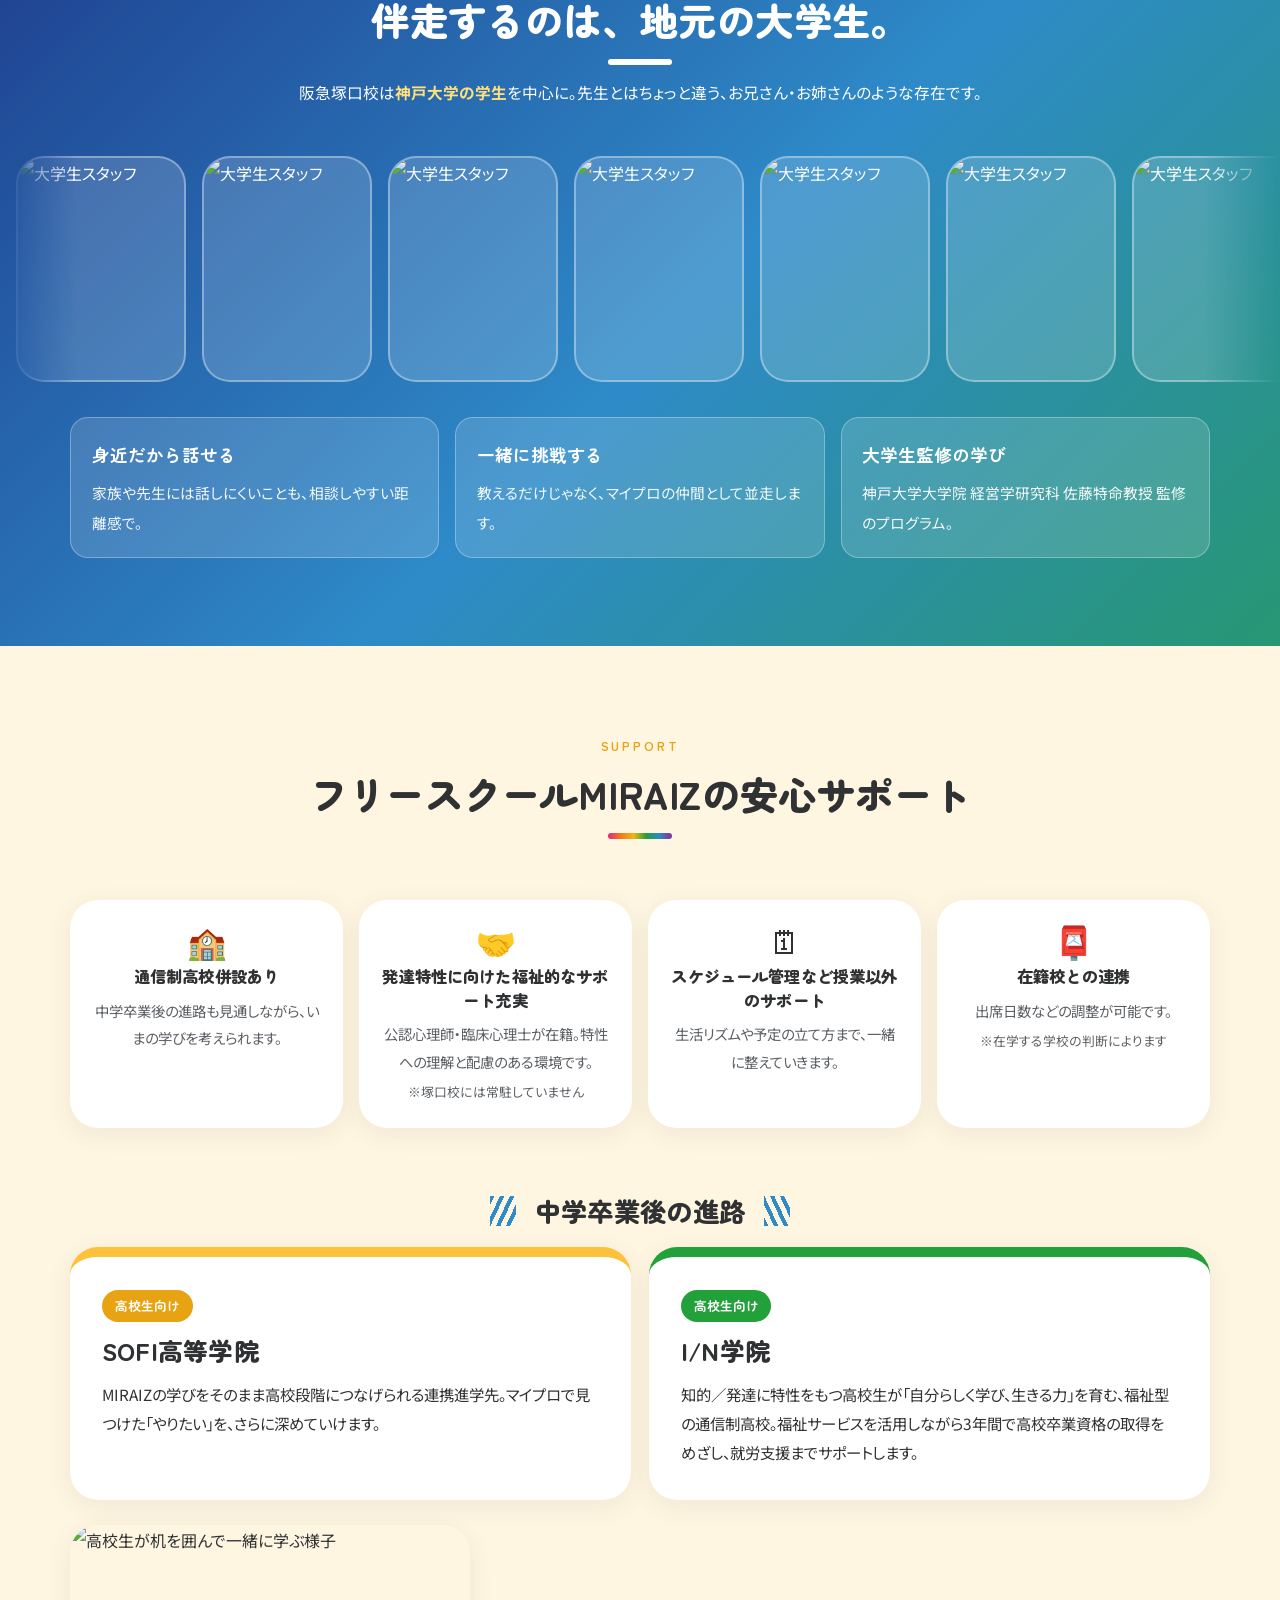
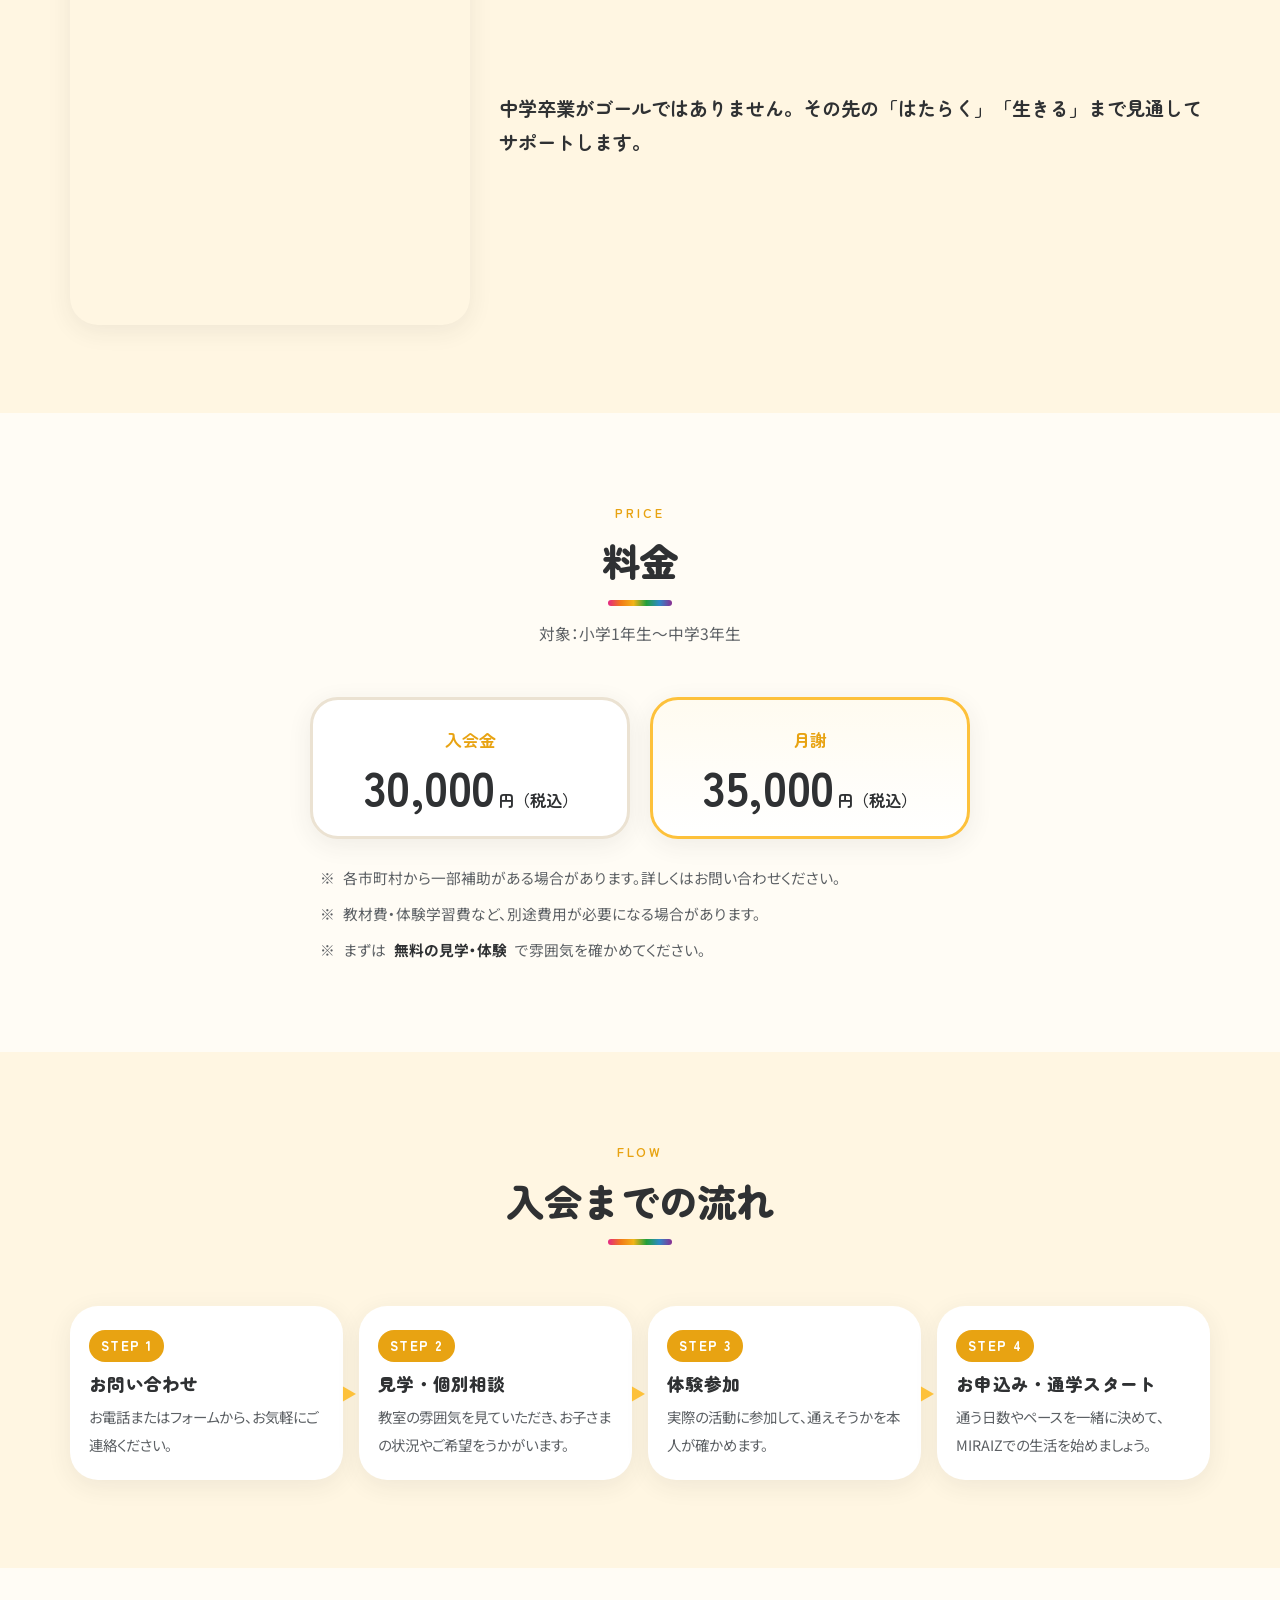
==== commit 858e24e5: "chore: お知らせを自動更新" ====
--- a/index.html
+++ b/index.html
@@ -212,6 +212,15 @@
     <p class="news-status" id="news-status" role="status" aria-live="polite">MIRAIZの最新記事をご紹介します。</p>
     <div class="news-grid" id="news-grid" data-limit="3"><!-- news-cards:start -->
 <article class="news-card" data-source="note">
+  <a class="news-card__link" href="https://note.com/miraiz_t/n/n761ace3fa319" target="_blank" rel="noopener noreferrer">
+    <div class="news-card__media"><img src="https://assets.st-note.com/production/uploads/images/337537529/rectangle_large_type_2_2d0dec4f201150b52959e460d93e83bc.png?width=800" alt="" loading="lazy" width="800" height="450"><span class="news-card__source news-card__source--note">Note</span></div>
+    <div class="news-card__body"><time datetime="2026-11-18T11:45:41+09:00">2026/11/18</time>
+      <h3>学校行事が気になるけれど、参加は迷う。学校に相談しておきたいこと</h3>
+      <span class="news-card__more">記事を読む <span aria-hidden="true">↗</span></span>
+    </div>
+  </a>
+</article>
+<article class="news-card" data-source="note">
   <a class="news-card__link" href="https://note.com/miraiz_t/n/n20e5a342aaf9" target="_blank" rel="noopener noreferrer">
     <div class="news-card__media"><img src="https://assets.st-note.com/production/uploads/images/336731393/rectangle_large_type_2_c67de7a166e31ea8ff652ed3d977029a.png?width=800" alt="" loading="lazy" width="800" height="450"><span class="news-card__source news-card__source--note">Note</span></div>
     <div class="news-card__body"><time datetime="2026-11-16T11:23:50+09:00">2026/11/16</time>
@@ -225,15 +234,6 @@
     <div class="news-card__media"><img src="https://assets.st-note.com/production/uploads/images/335310900/rectangle_large_type_2_c1f20607db1147ce80b4e0cdb285d7c5.png?width=800" alt="" loading="lazy" width="800" height="450"><span class="news-card__source news-card__source--note">Note</span></div>
     <div class="news-card__body"><time datetime="2026-11-12T20:44:30+09:00">2026/11/12</time>
       <h3>不登校の「親の会」、初めて参加する前に何を聞けばいい？</h3>
-      <span class="news-card__more">記事を読む <span aria-hidden="true">↗</span></span>
-    </div>
-  </a>
-</article>
-<article class="news-card" data-source="note">
-  <a class="news-card__link" href="https://note.com/miraiz_t/n/nfc050c7fcff2" target="_blank" rel="noopener noreferrer">
-    <div class="news-card__media"><img src="https://assets.st-note.com/production/uploads/images/334800040/rectangle_large_type_2_d0541151114c1fd3ef0e56af1b0b5742.png?width=800" alt="" loading="lazy" width="800" height="450"><span class="news-card__source news-card__source--note">Note</span></div>
-    <div class="news-card__body"><time datetime="2026-11-11T13:41:07+09:00">2026/11/11</time>
-      <h3>毎朝の欠席連絡がつらいとき。学校と相談したい、続けられる連絡の形</h3>
       <span class="news-card__more">記事を読む <span aria-hidden="true">↗</span></span>
     </div>
   </a>
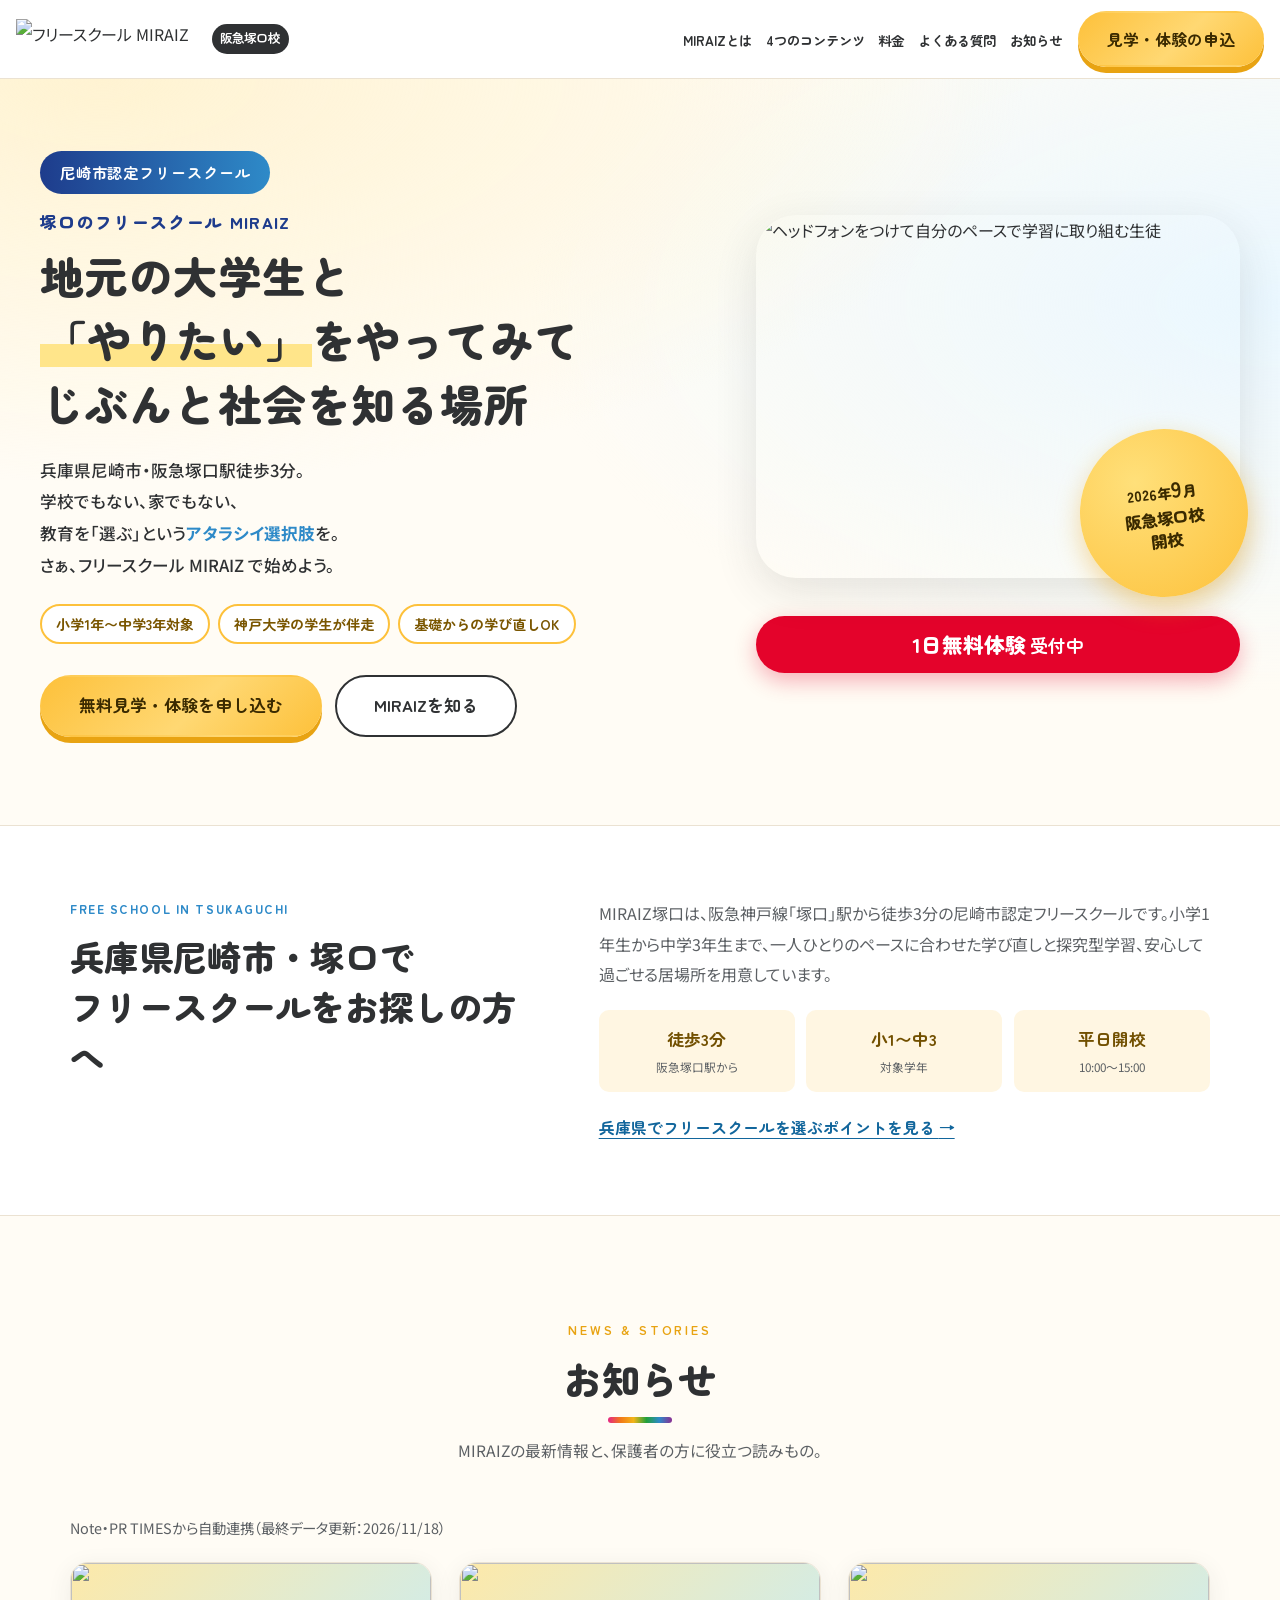
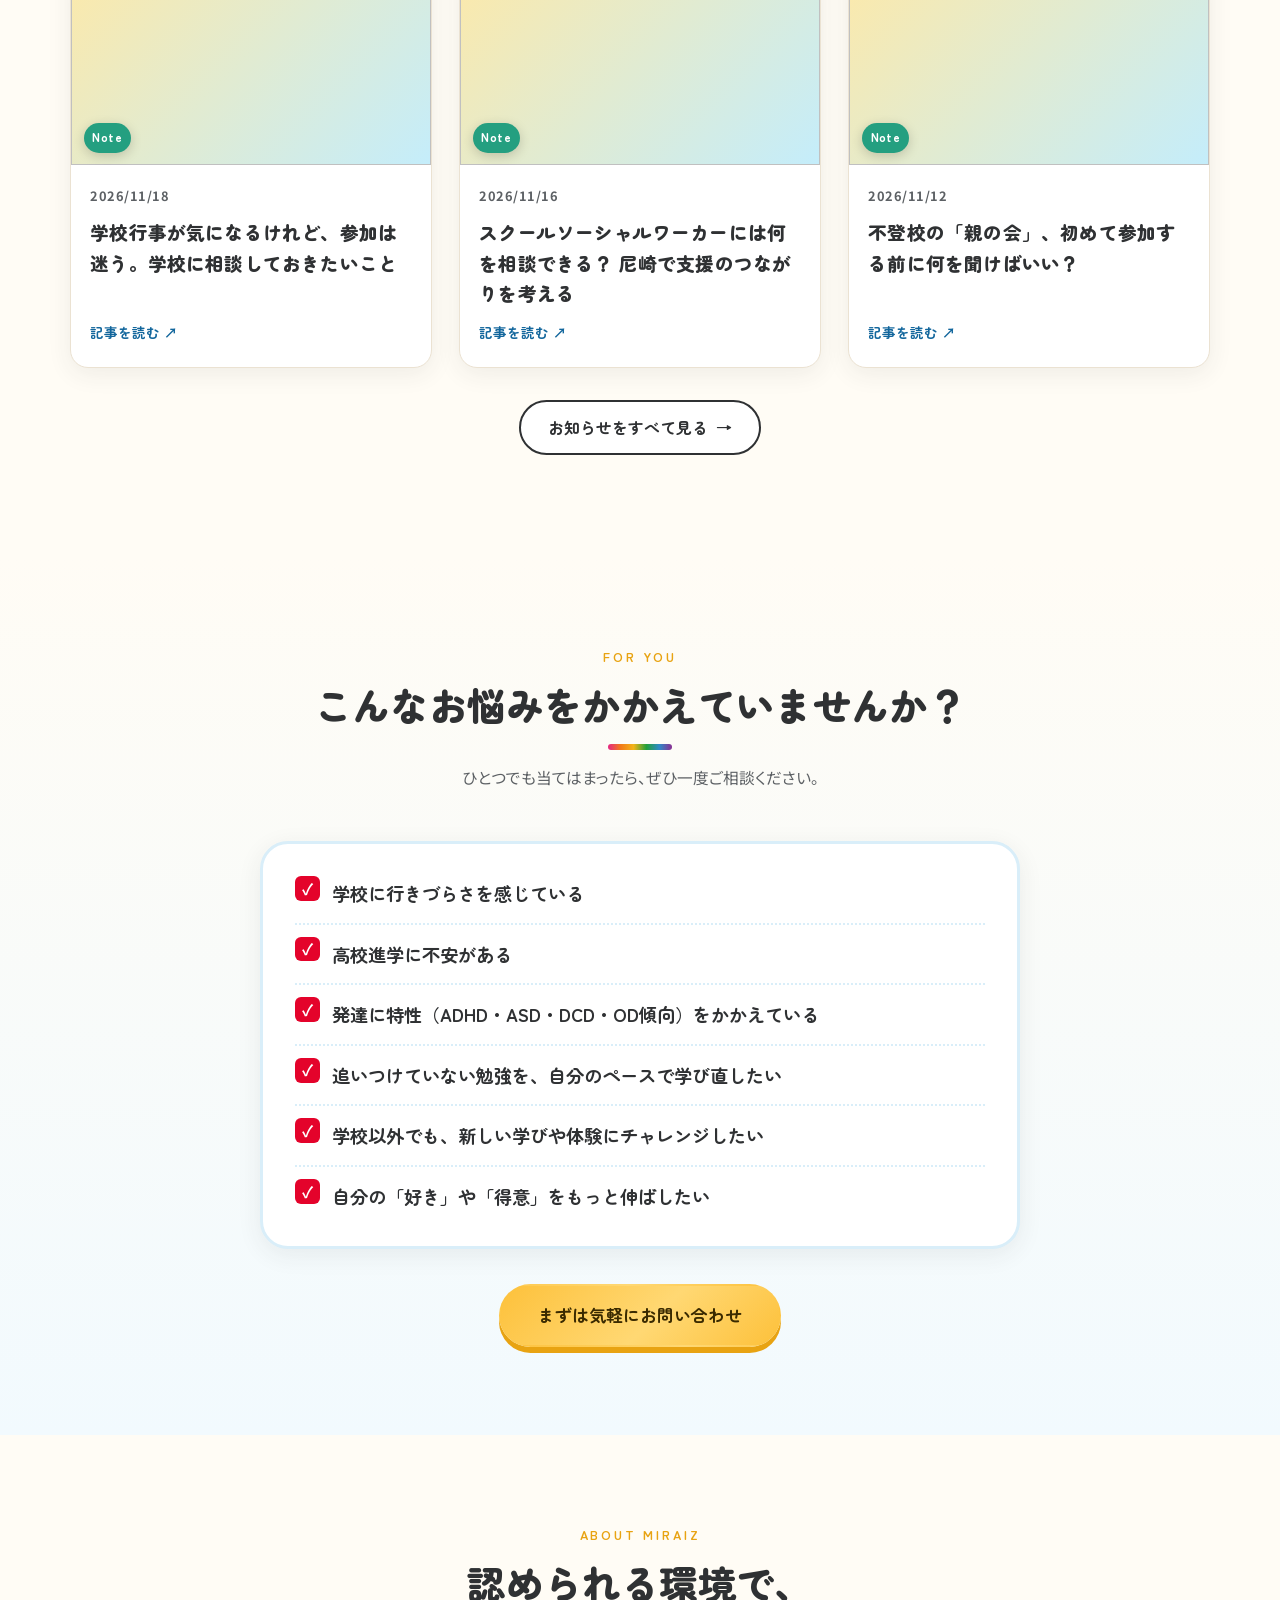
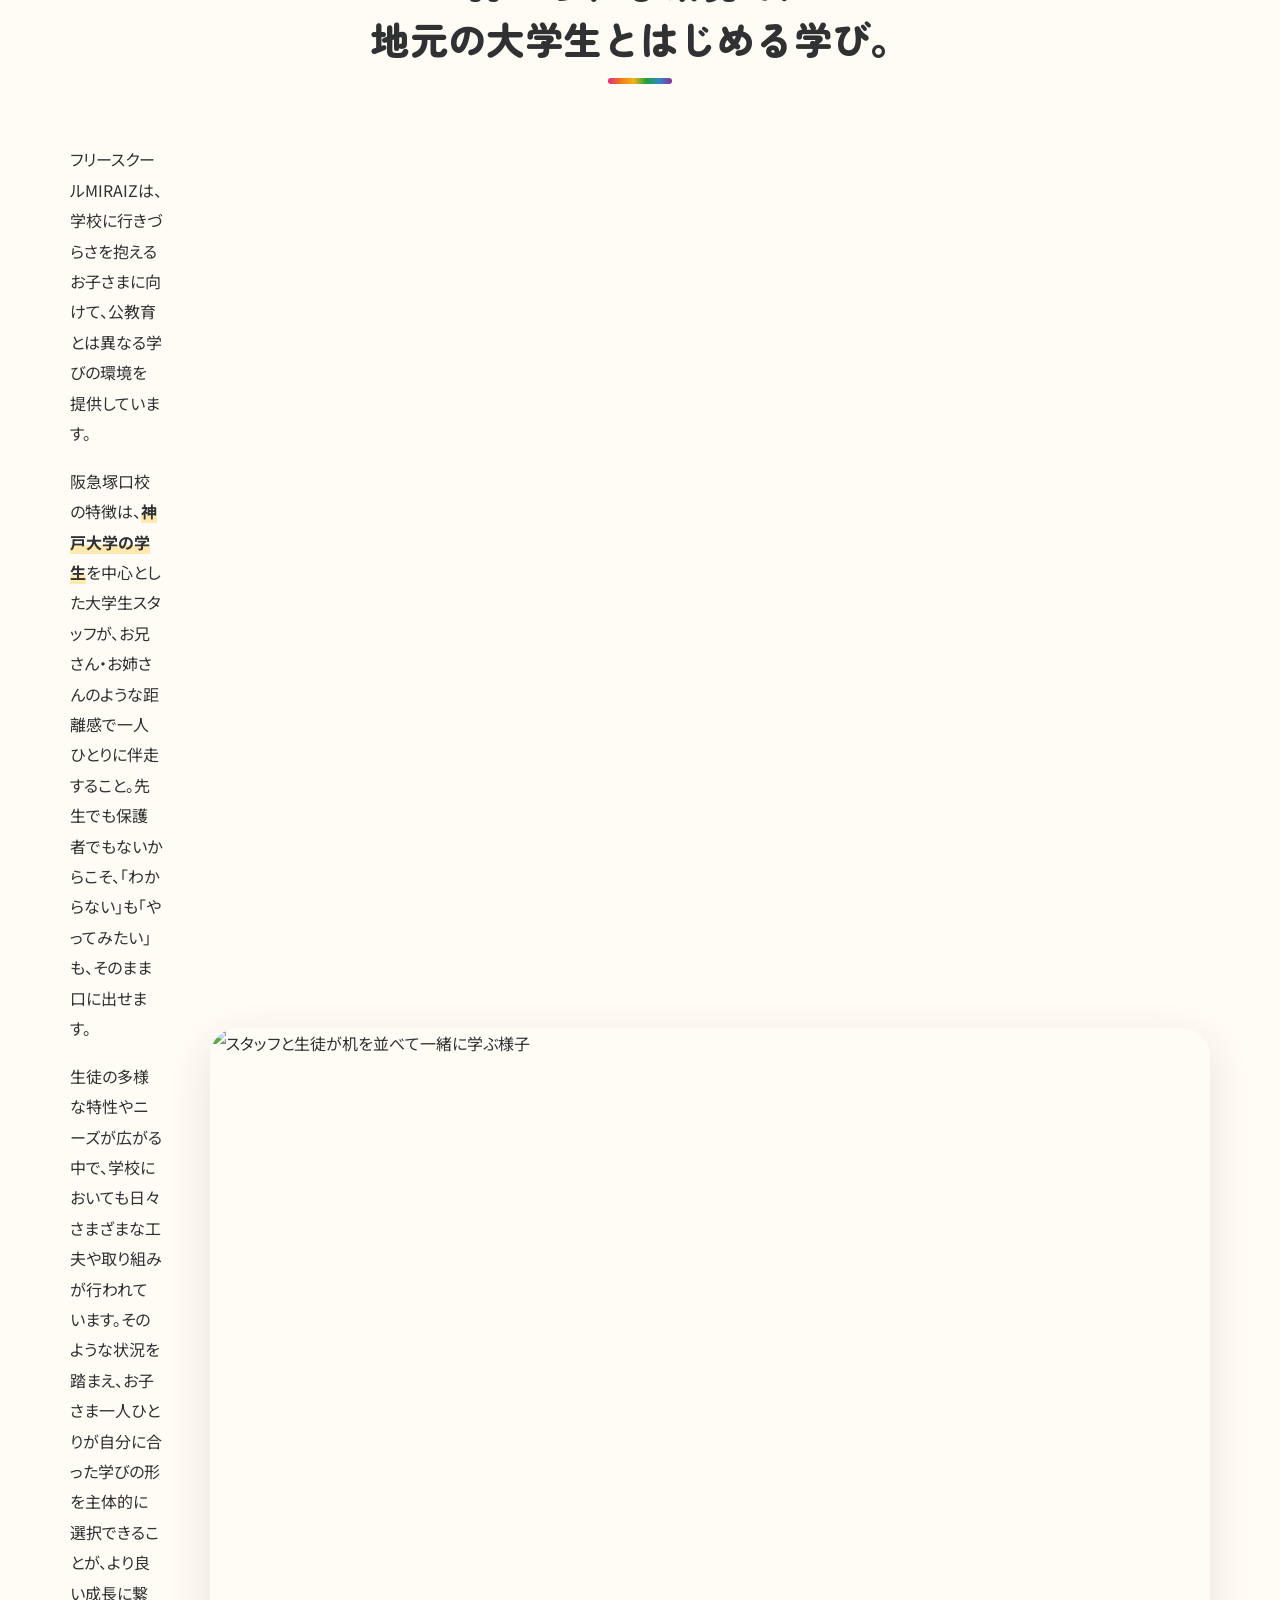
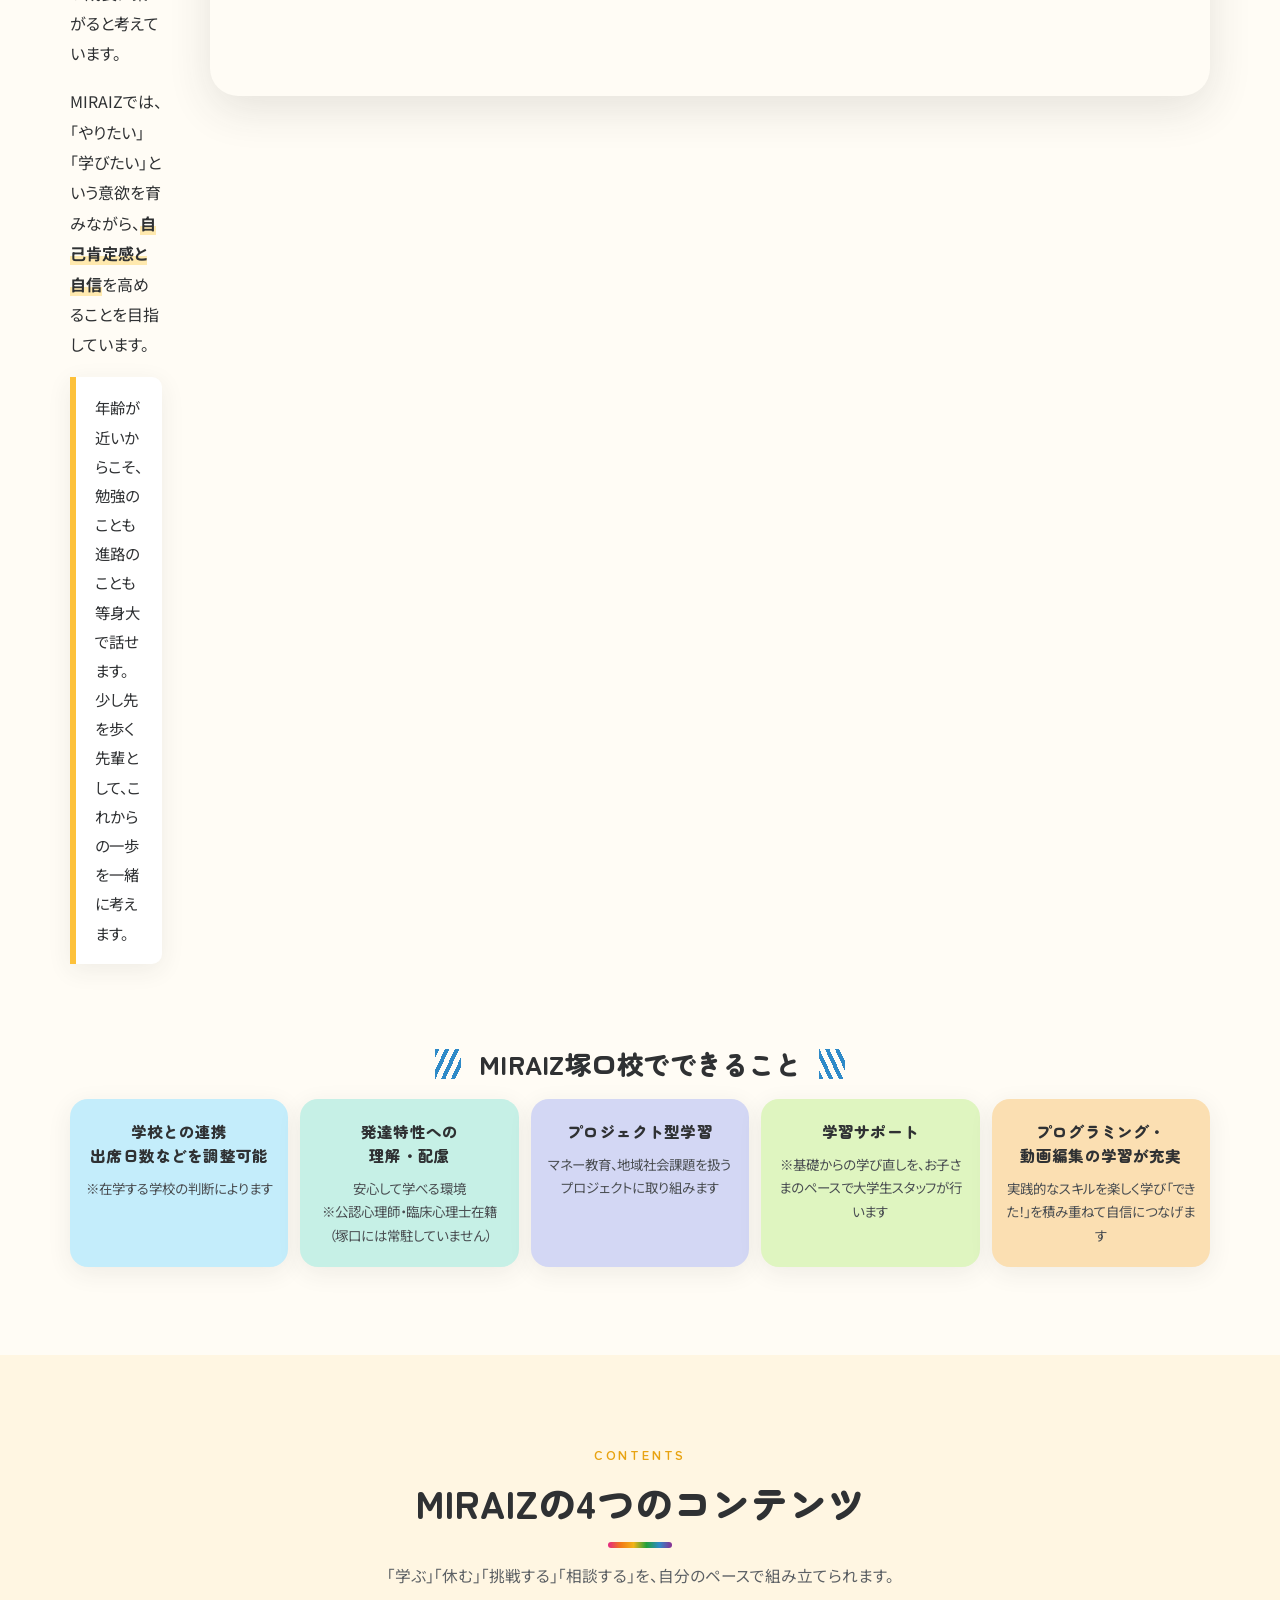
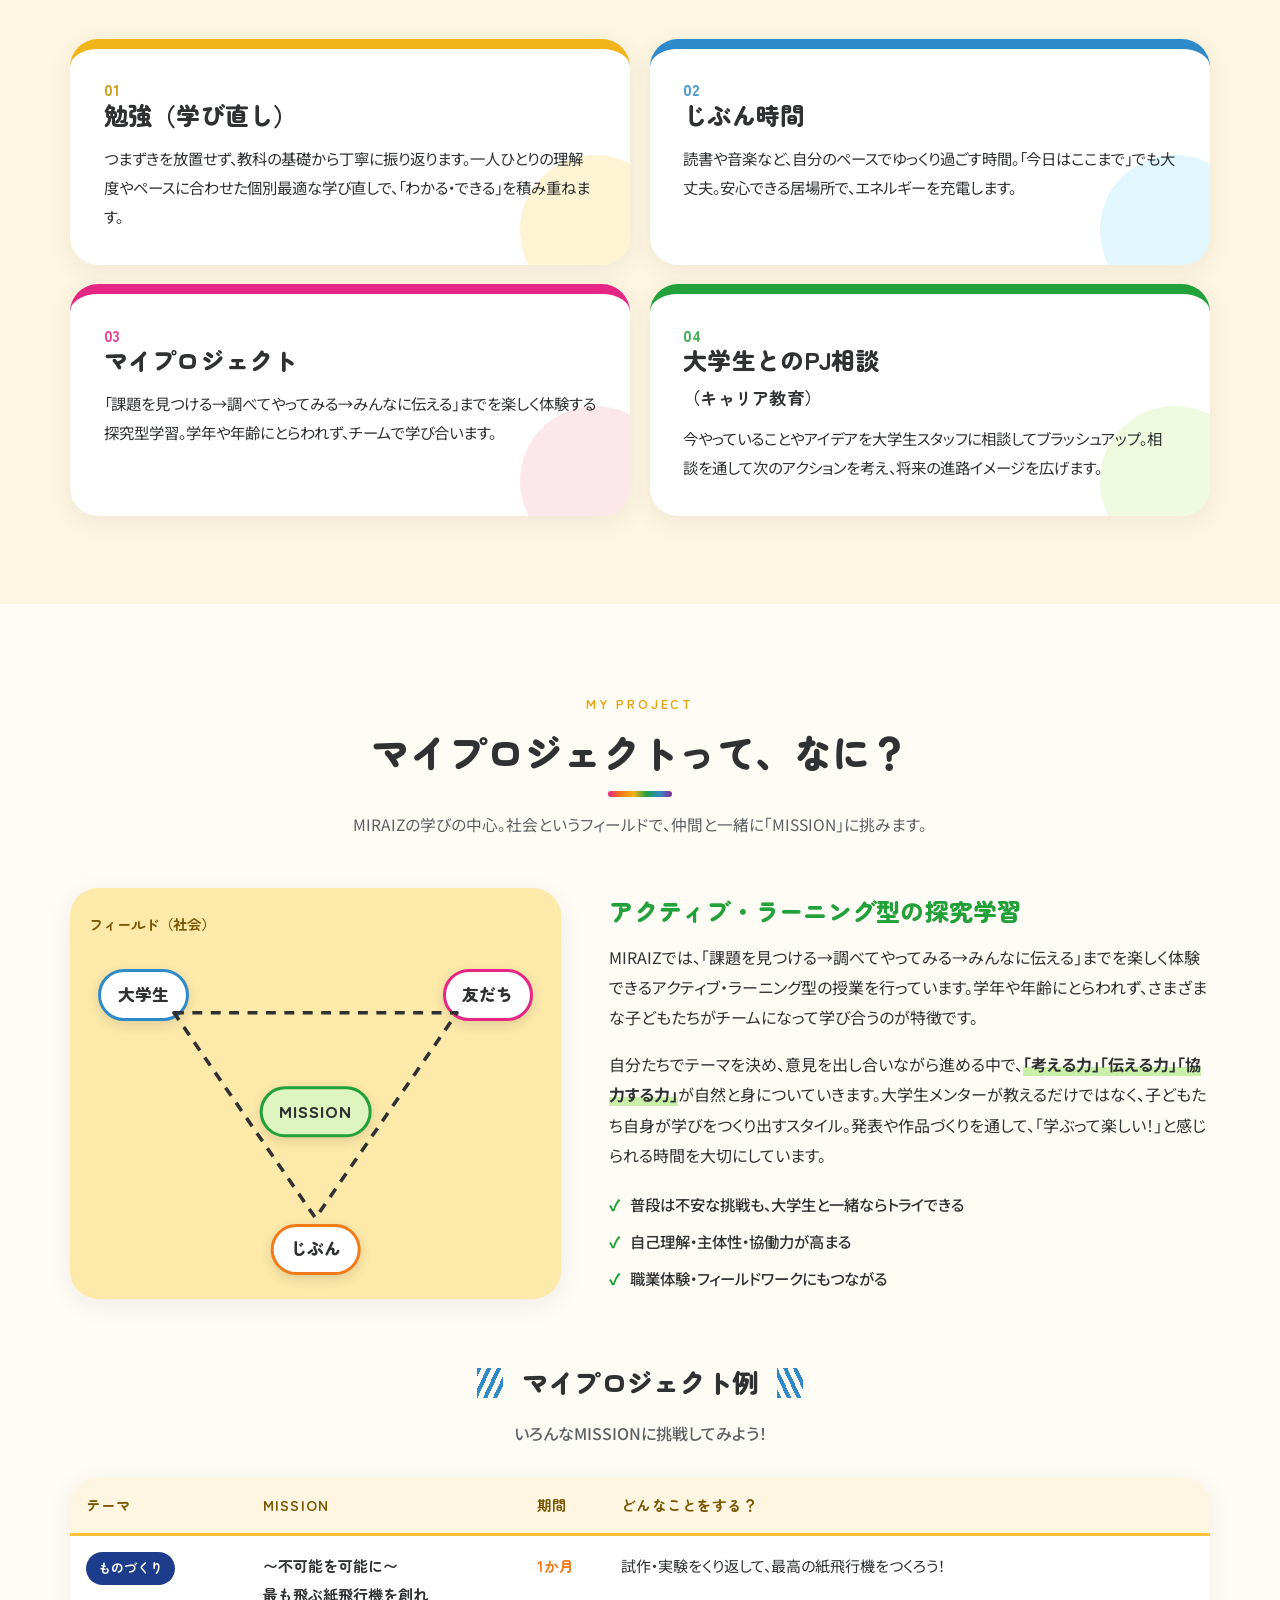
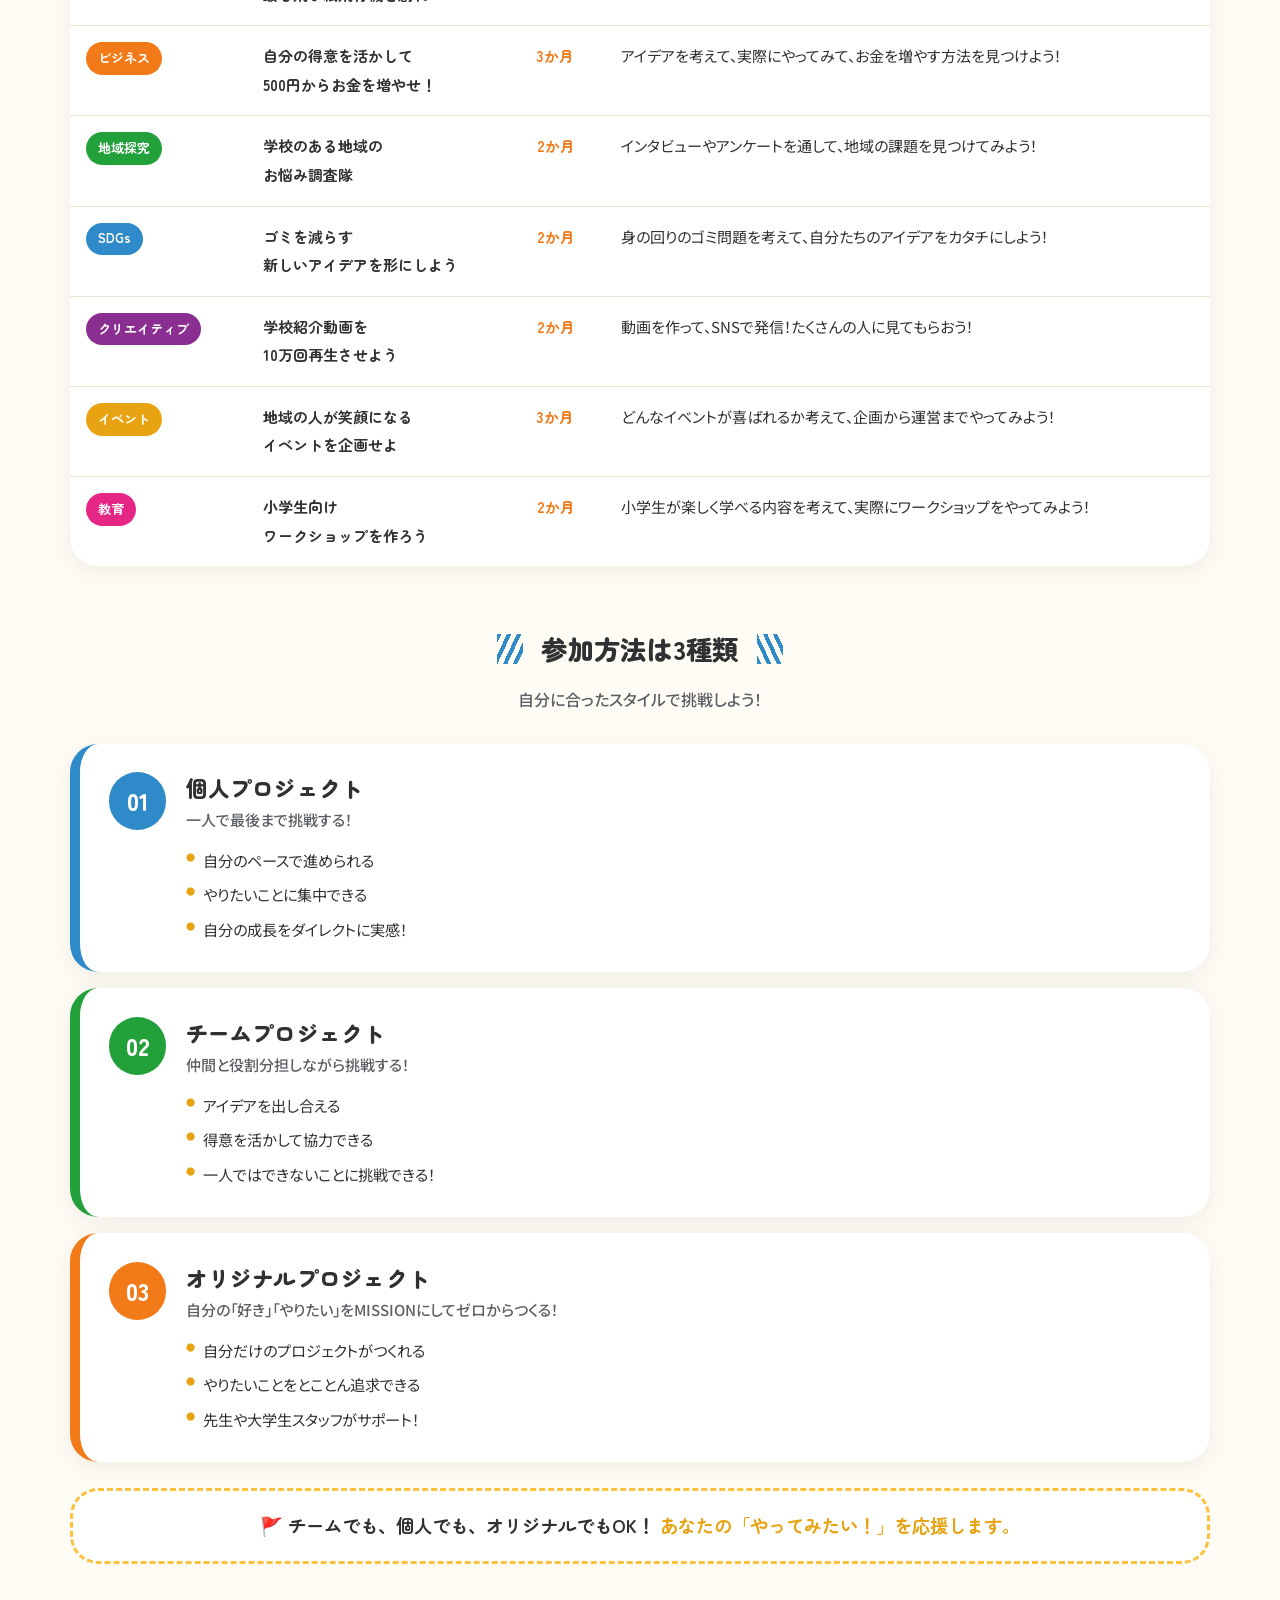
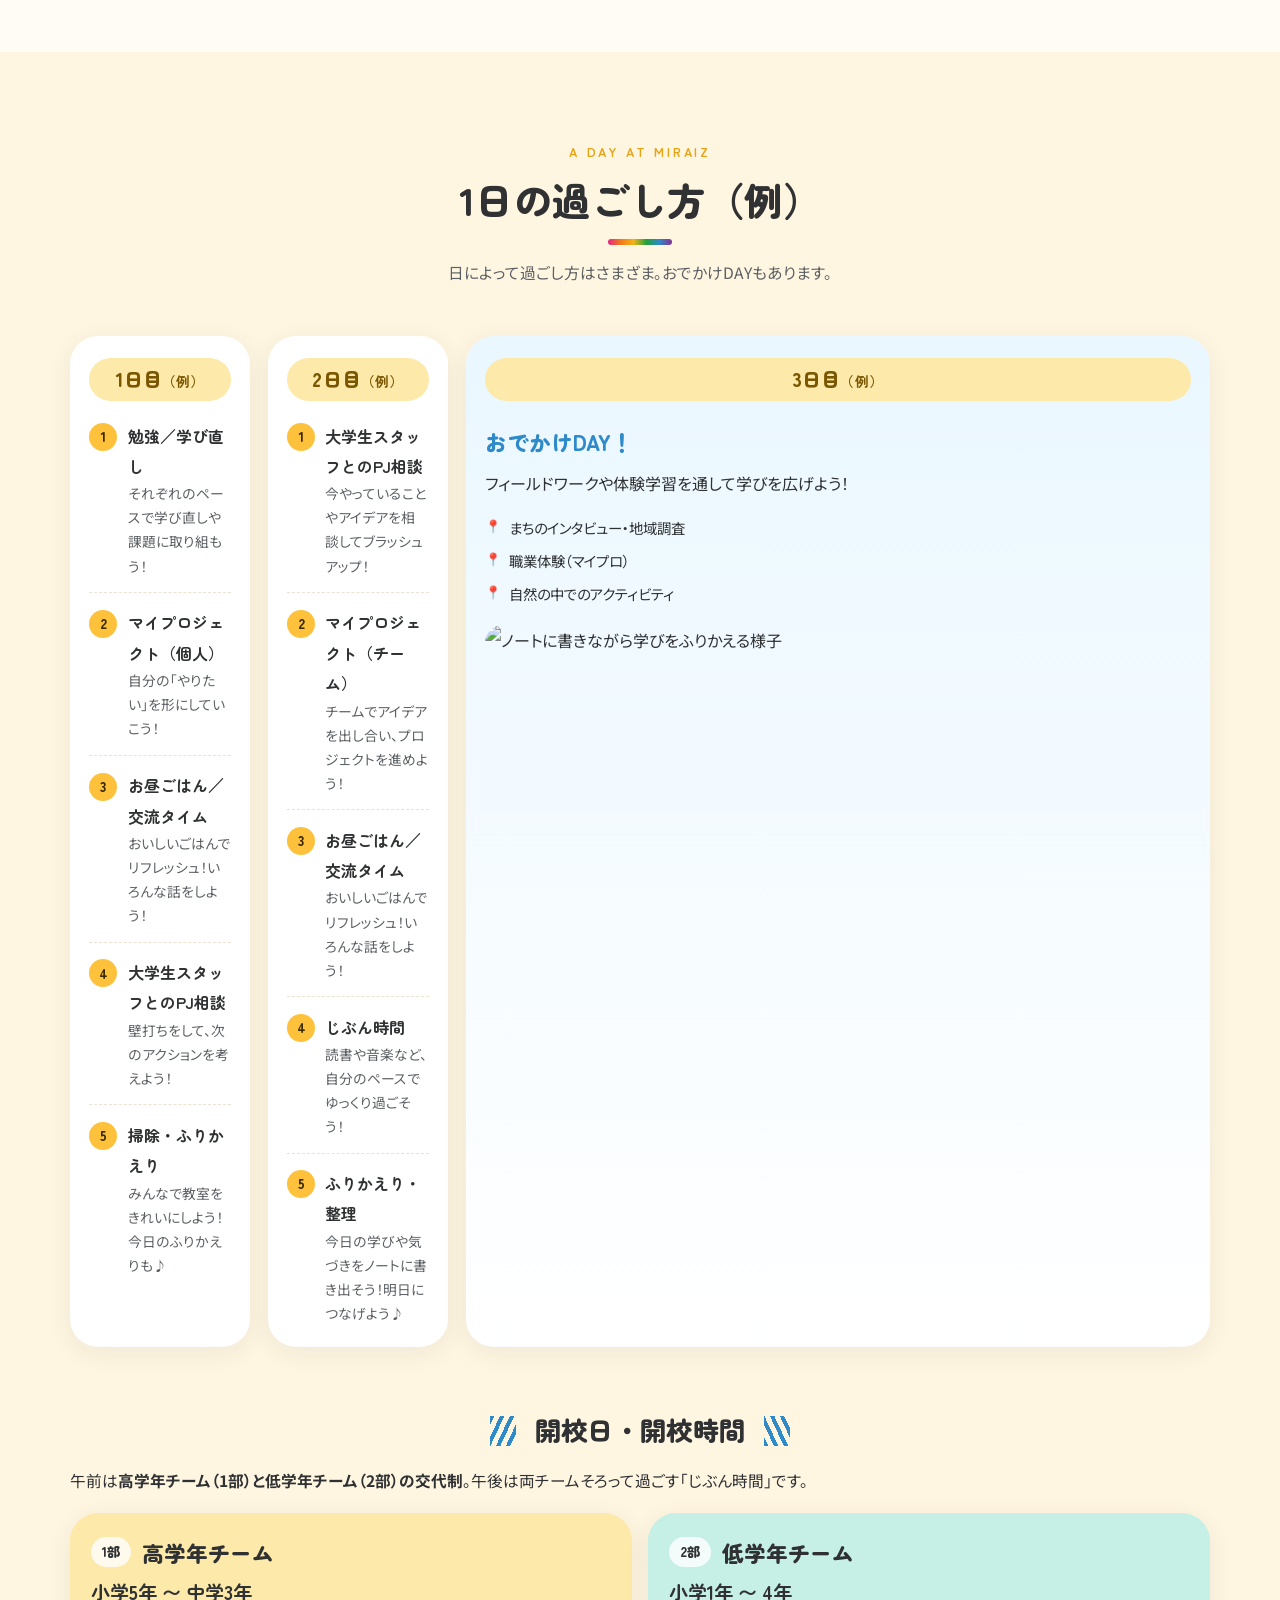
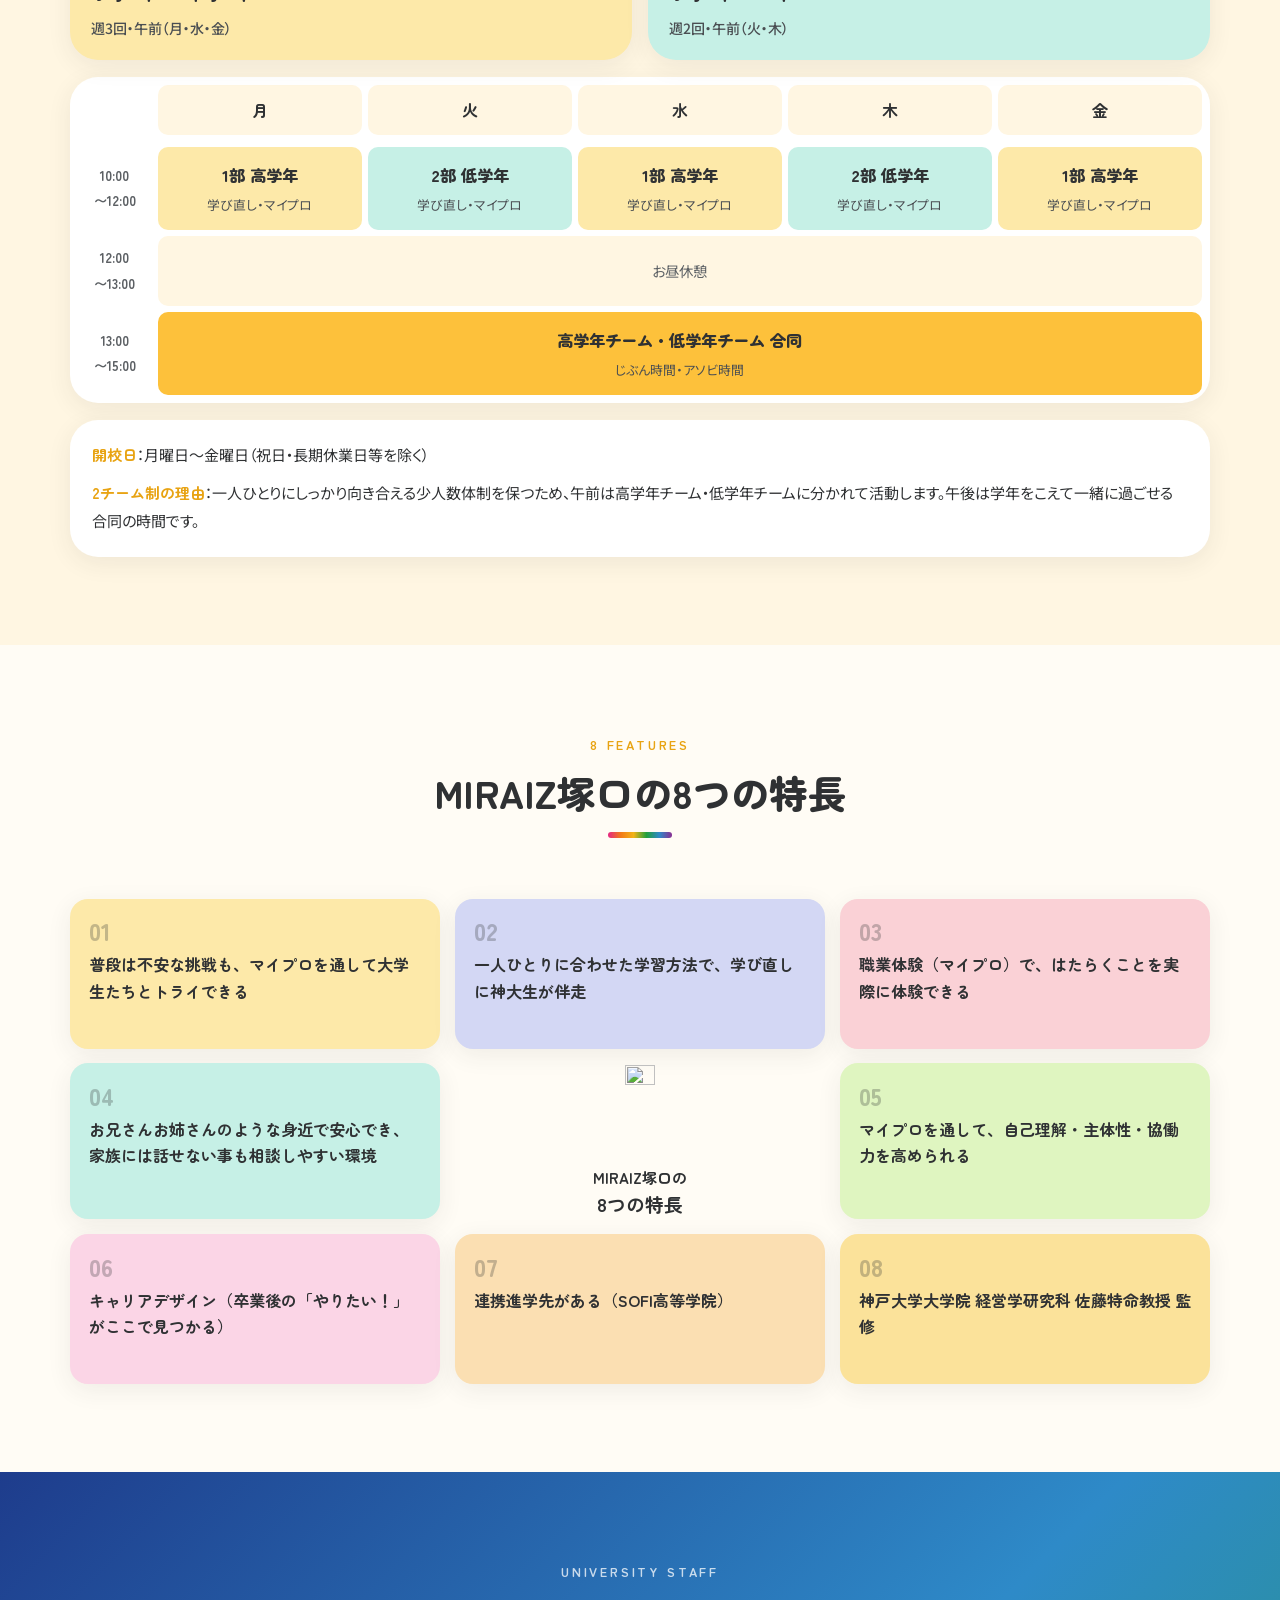
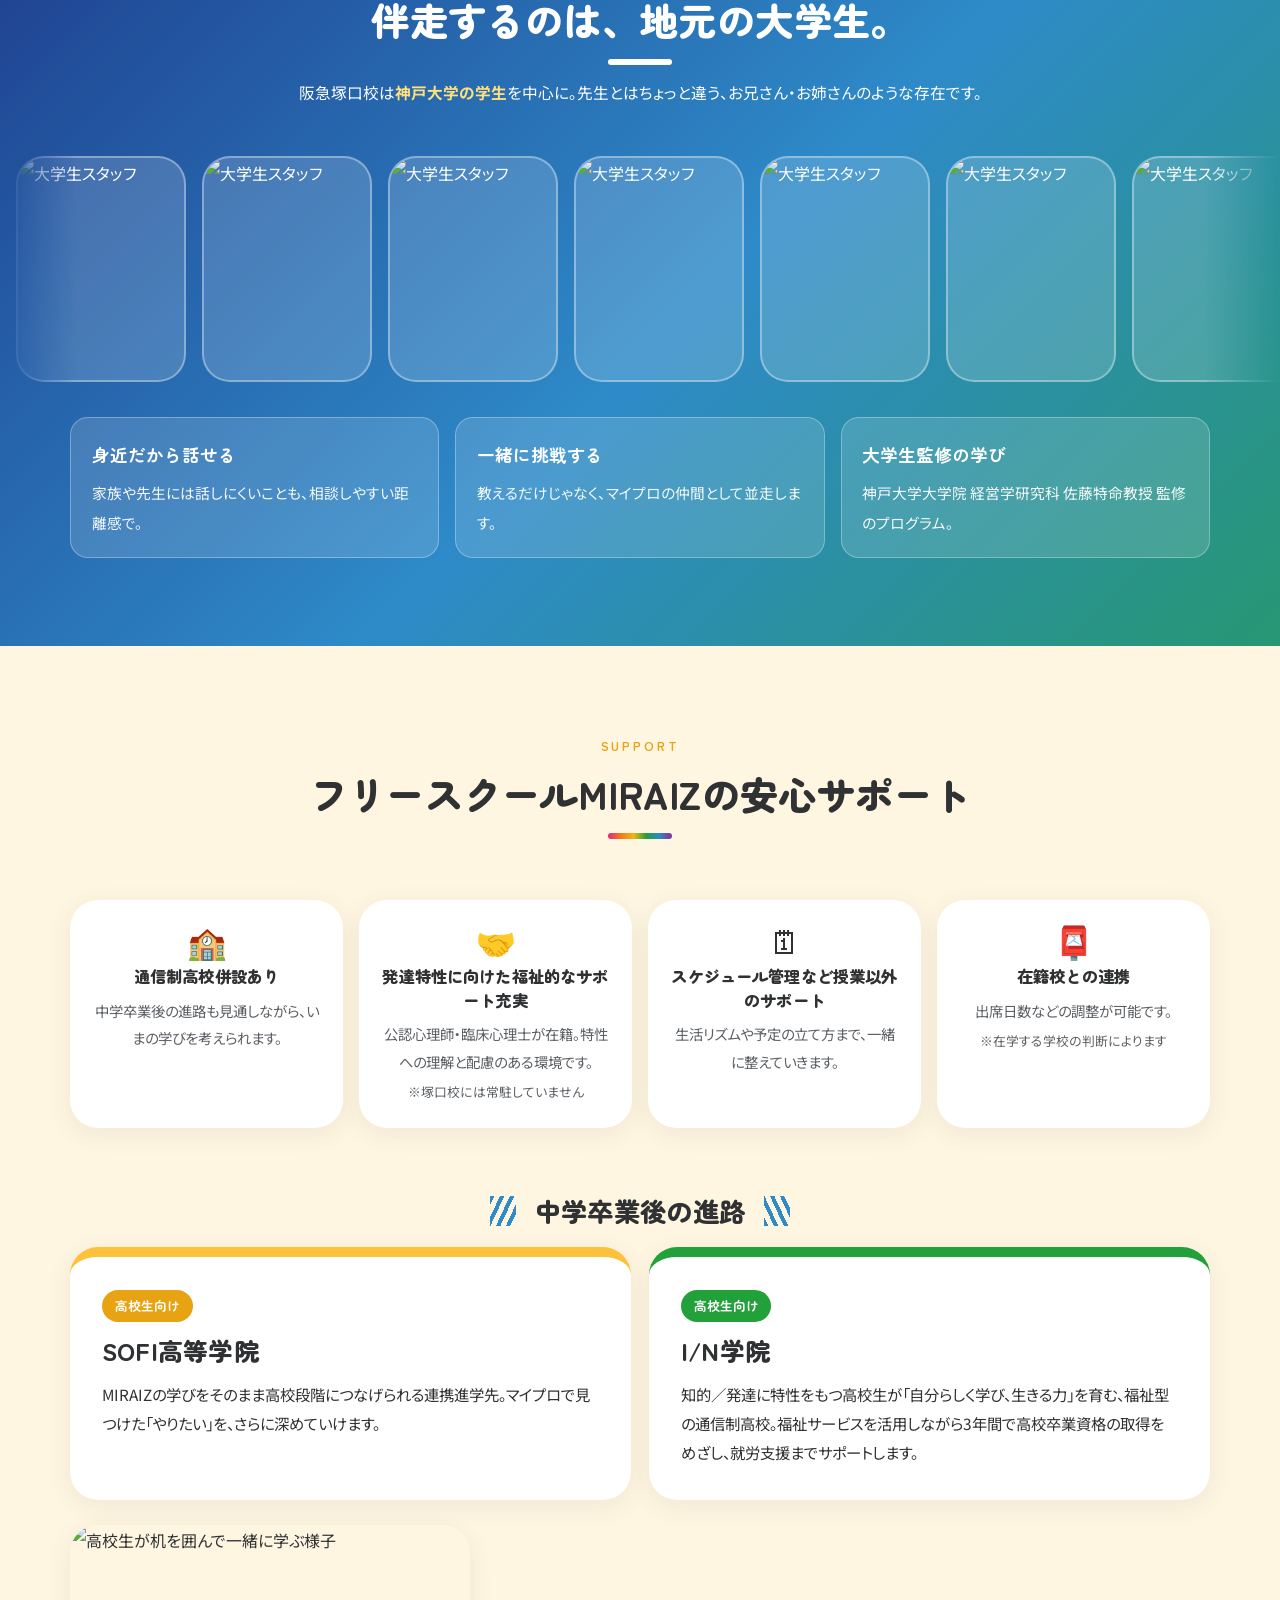
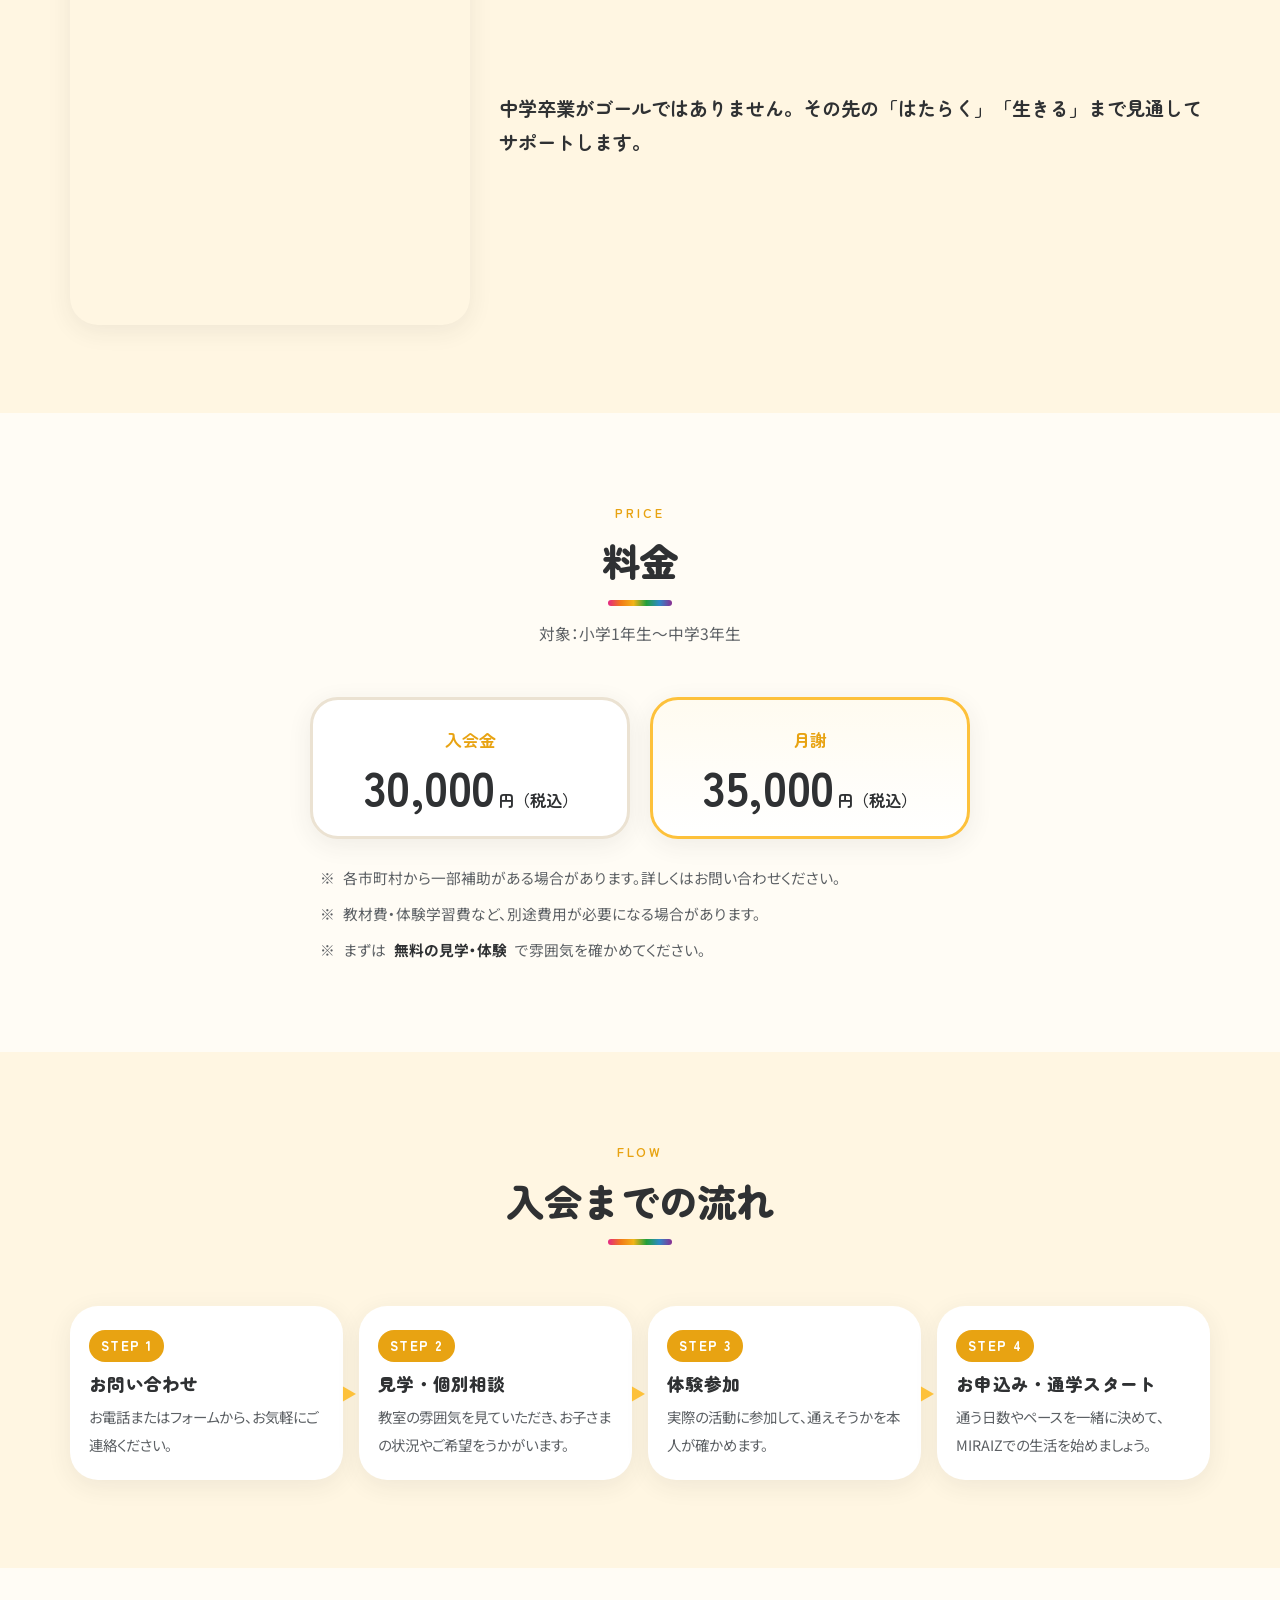
==== commit 9bde35e4: "Update free trial copy to one day" ====
--- a/index.html
+++ b/index.html
@@ -4,7 +4,7 @@
 <meta charset="UTF-8">
 <meta name="viewport" content="width=device-width, initial-scale=1">
 <title>塚口のフリースクール MIRAIZ｜兵庫県尼崎市・阪急塚口駅徒歩3分</title>
-<meta name="description" content="兵庫県尼崎市・阪急塚口駅徒歩3分のフリースクールMIRAIZ塚口。小学1年〜中学3年対象。大学生スタッフが学び直し・探究学習・自分のペースで過ごせる居場所を支援します。見学・1週間無料体験受付中。">
+<meta name="description" content="兵庫県尼崎市・阪急塚口駅徒歩3分のフリースクールMIRAIZ塚口。小学1年〜中学3年対象。大学生スタッフが学び直し・探究学習・自分のペースで過ごせる居場所を支援します。見学・1日無料体験受付中。">
 <link rel="canonical" href="https://miraiz.sofi-school.com/">
 
 <meta property="og:url" content="https://miraiz.sofi-school.com/">
@@ -96,7 +96,7 @@
         {
           "@type": "Question",
           "name": "見学や体験はできますか？",
-          "acceptedAnswer": { "@type": "Answer", "text": "見学と1週間の無料体験を受け付けています。お子さまだけ、保護者さまだけのご相談も承っています。" }
+          "acceptedAnswer": { "@type": "Answer", "text": "見学と1日無料体験を受け付けています。お子さまだけ、保護者さまだけのご相談も承っています。" }
         }
       ]
     }
@@ -177,7 +177,7 @@
         </div>
         <img class="hero__photo" src="assets/img/hero.jpg" alt="ヘッドフォンをつけて自分のペースで学習に取り組む生徒" width="1800" height="1200" fetchpriority="high">
       </div>
-      <a class="hero__trial" href="#contact"><b>1週間無料体験</b>受付中</a>
+      <a class="hero__trial" href="#contact"><b>1日無料体験</b>受付中</a>
     </div>
   </div>
 </section>
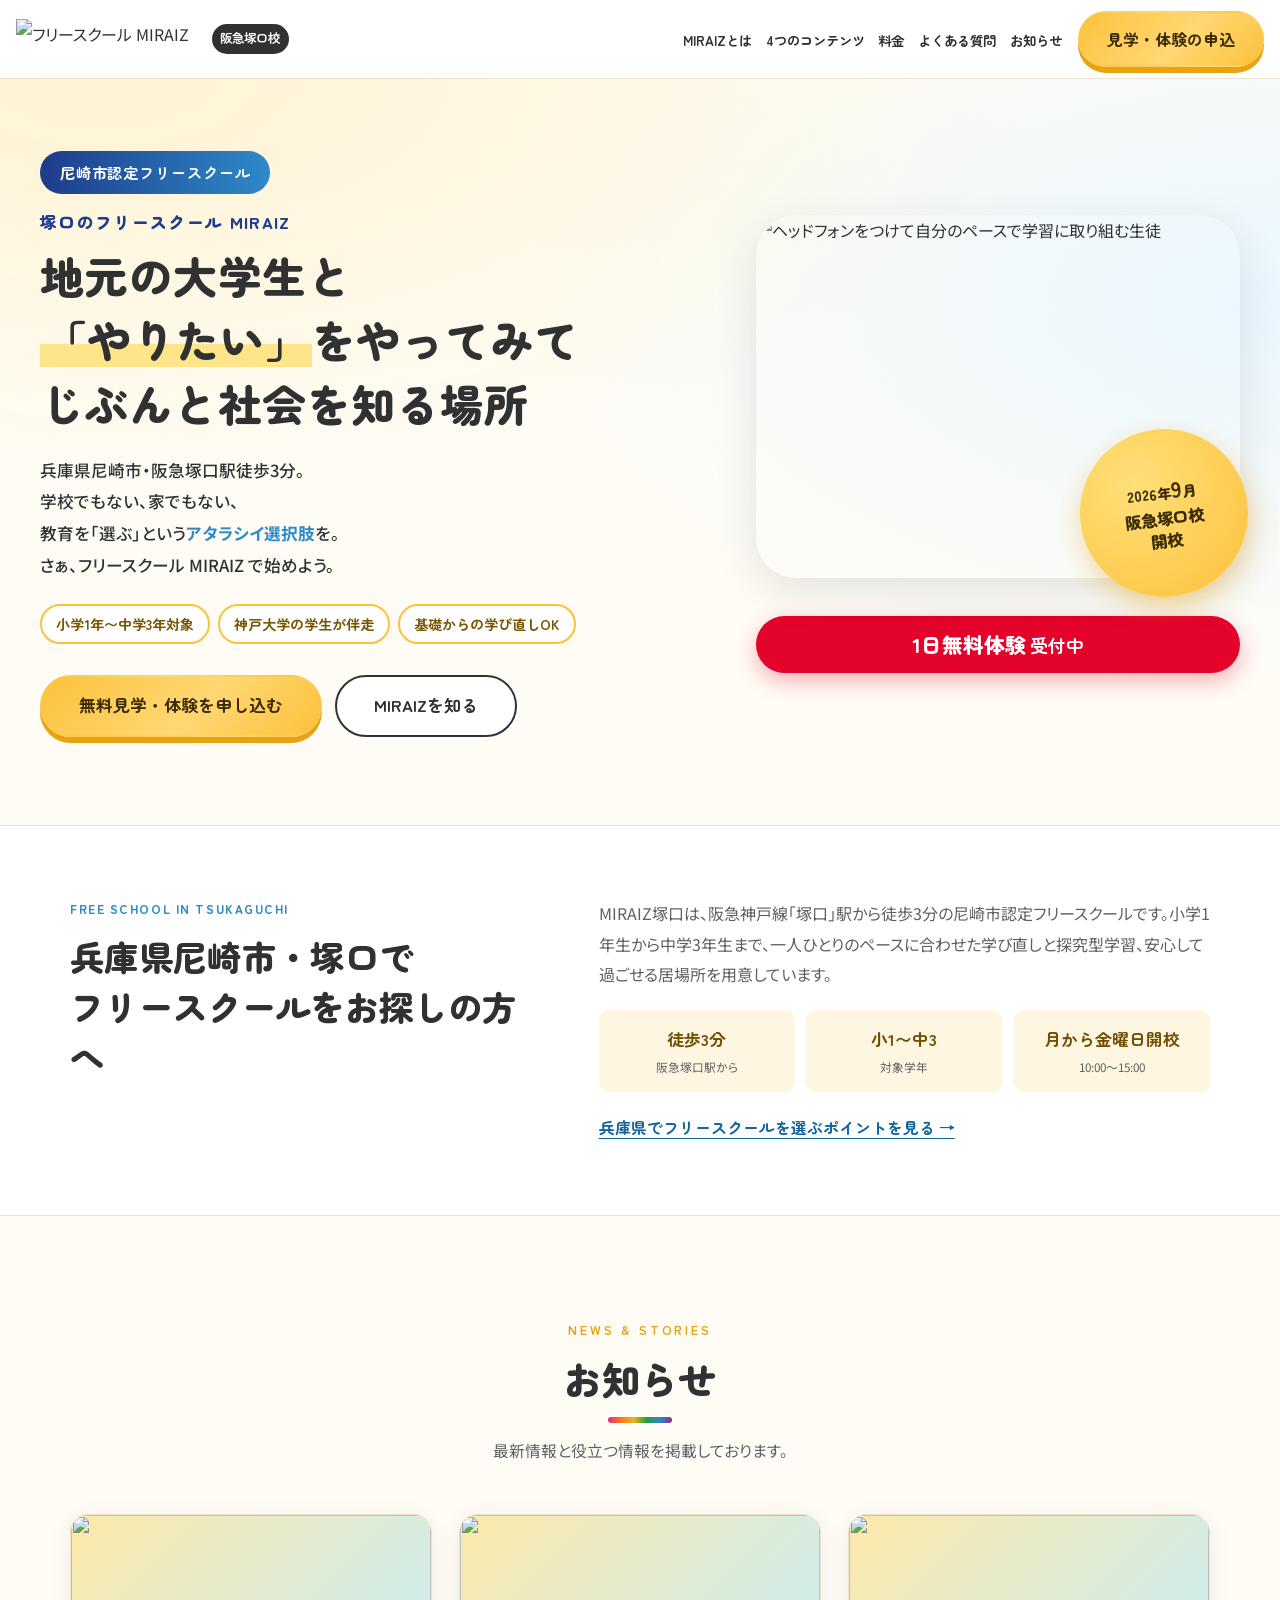
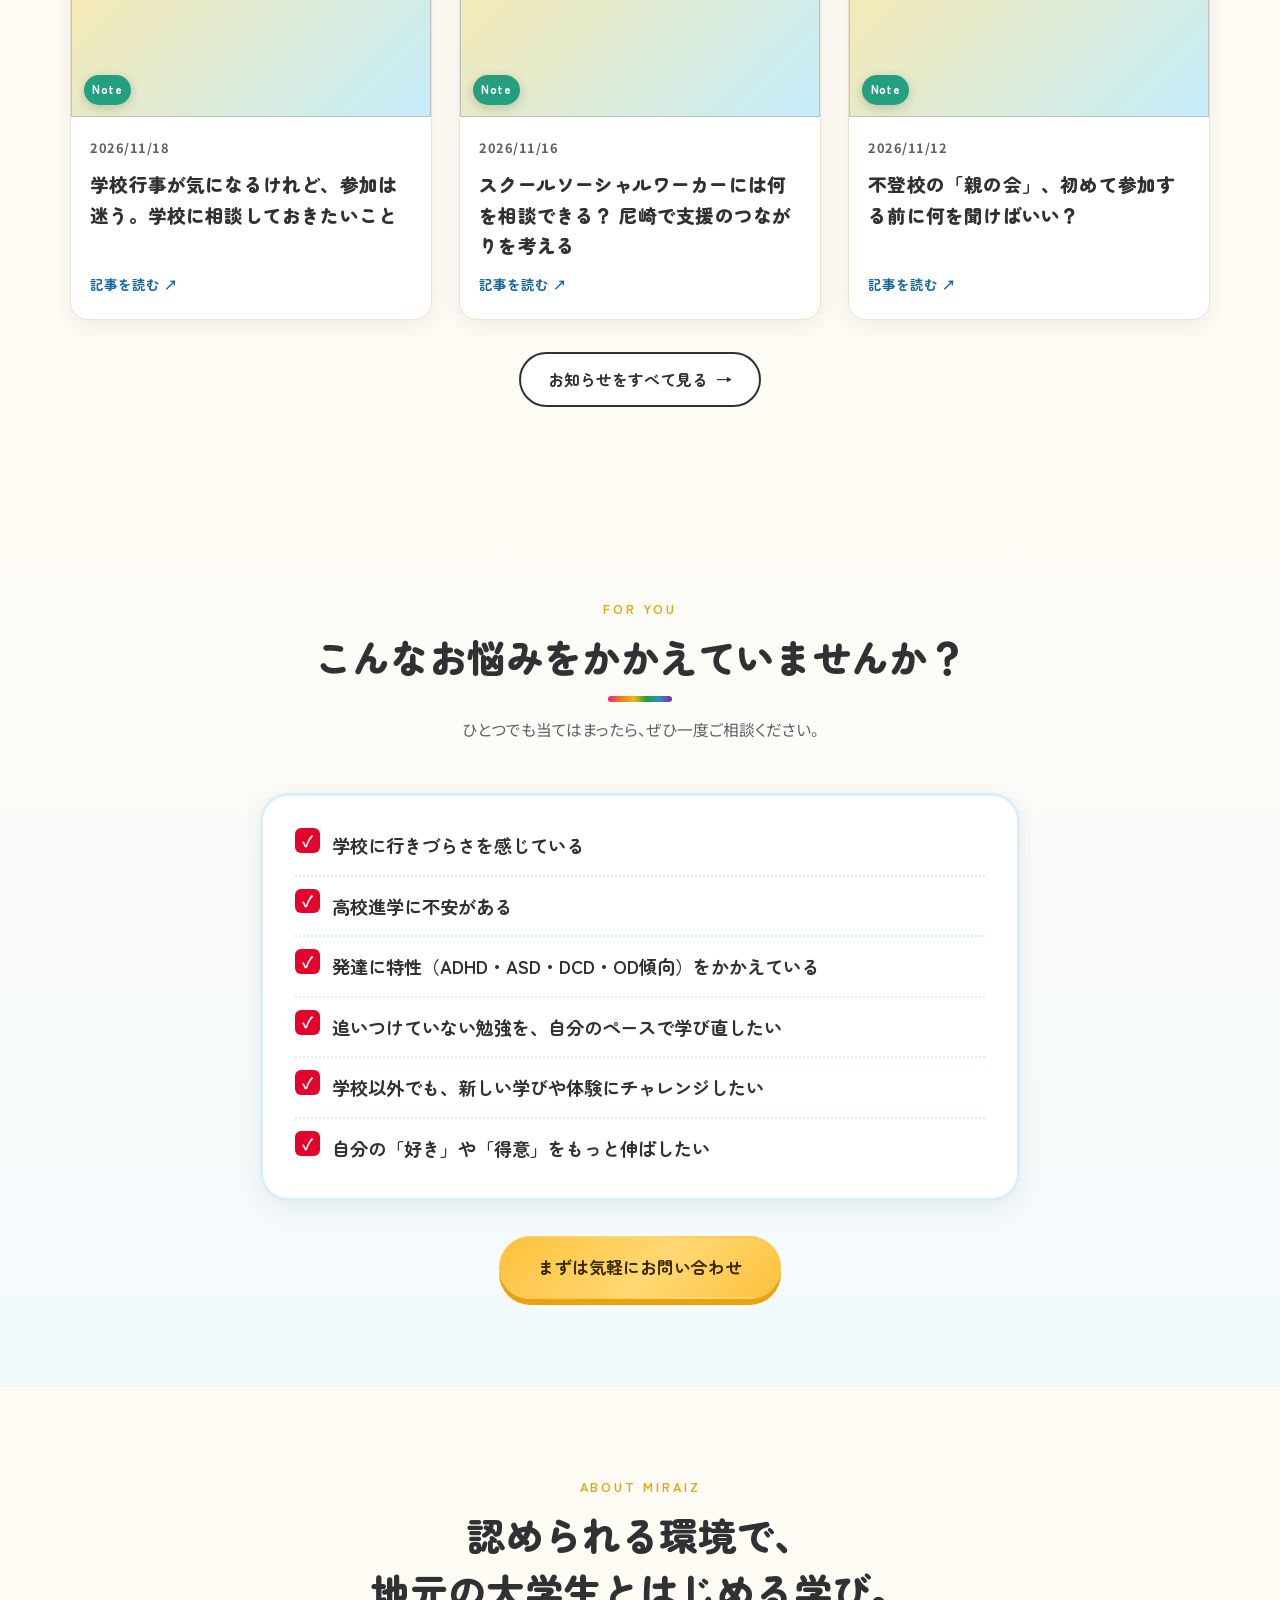
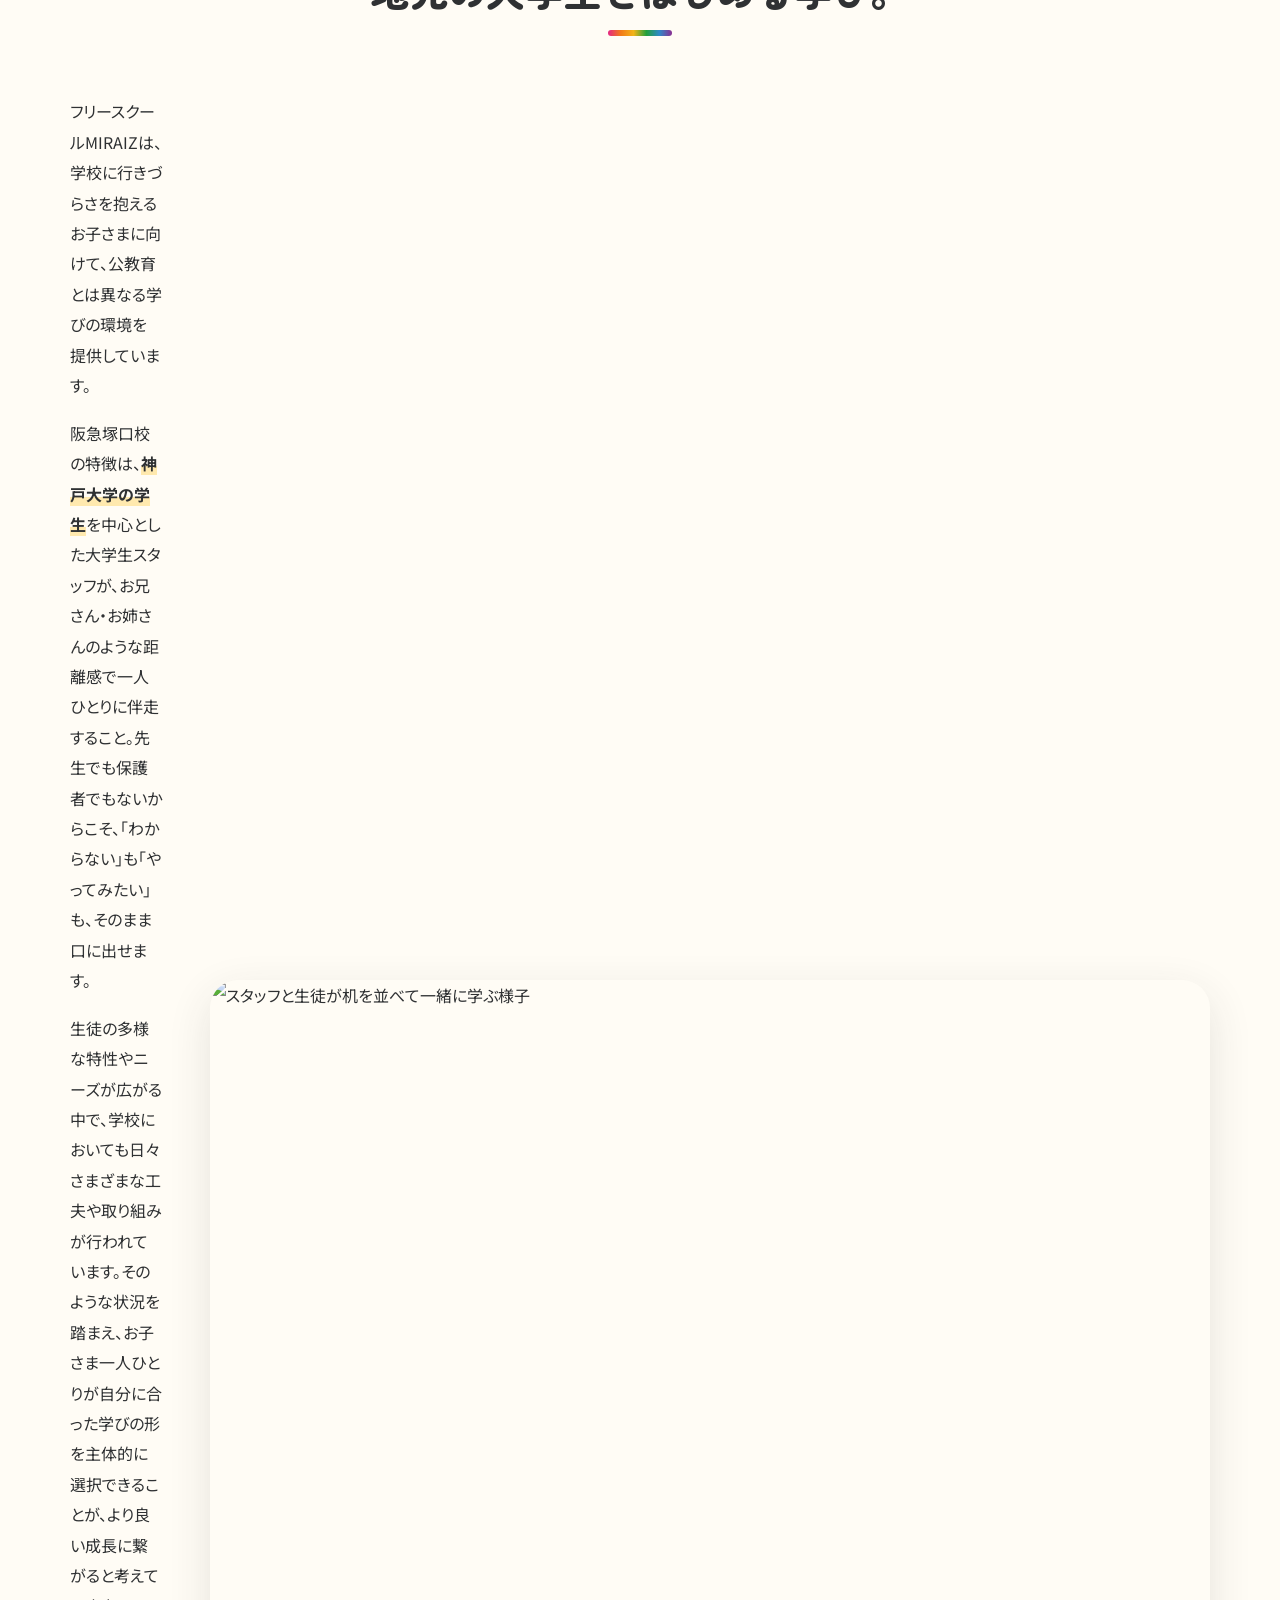
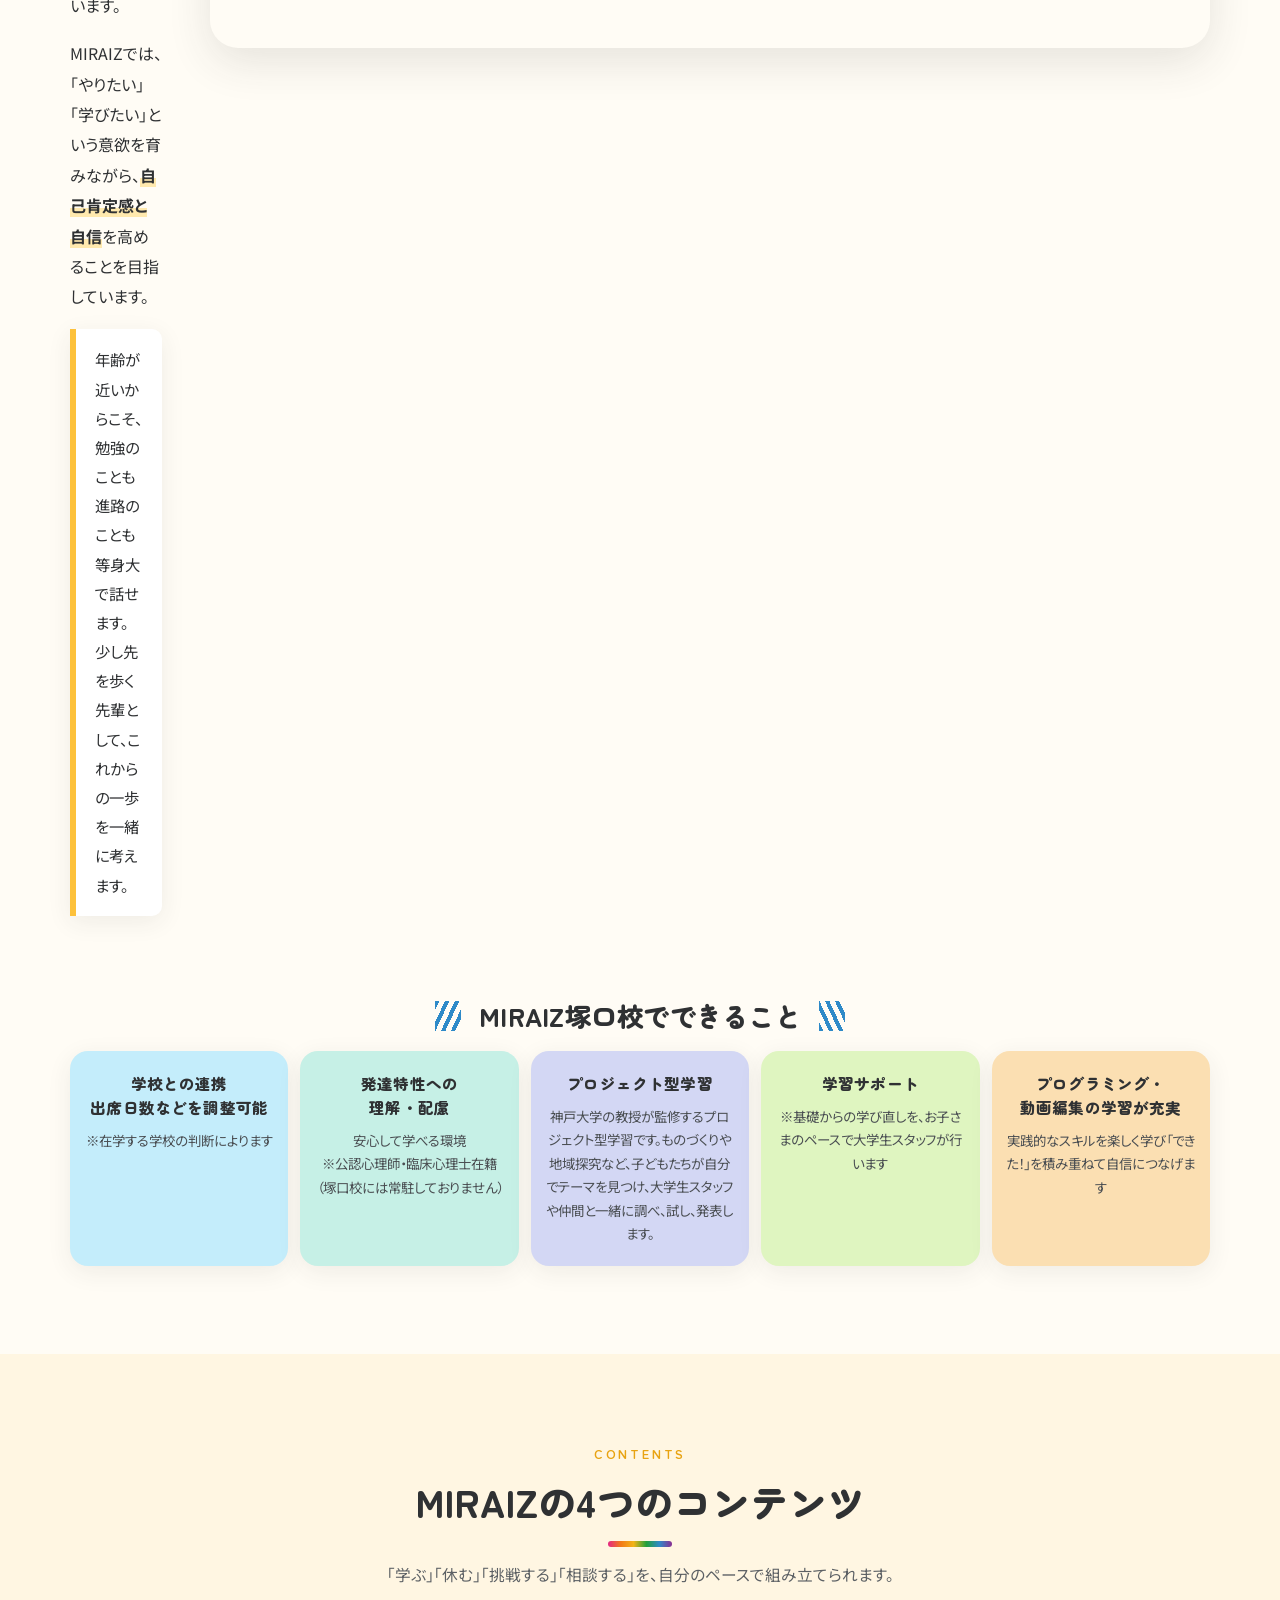
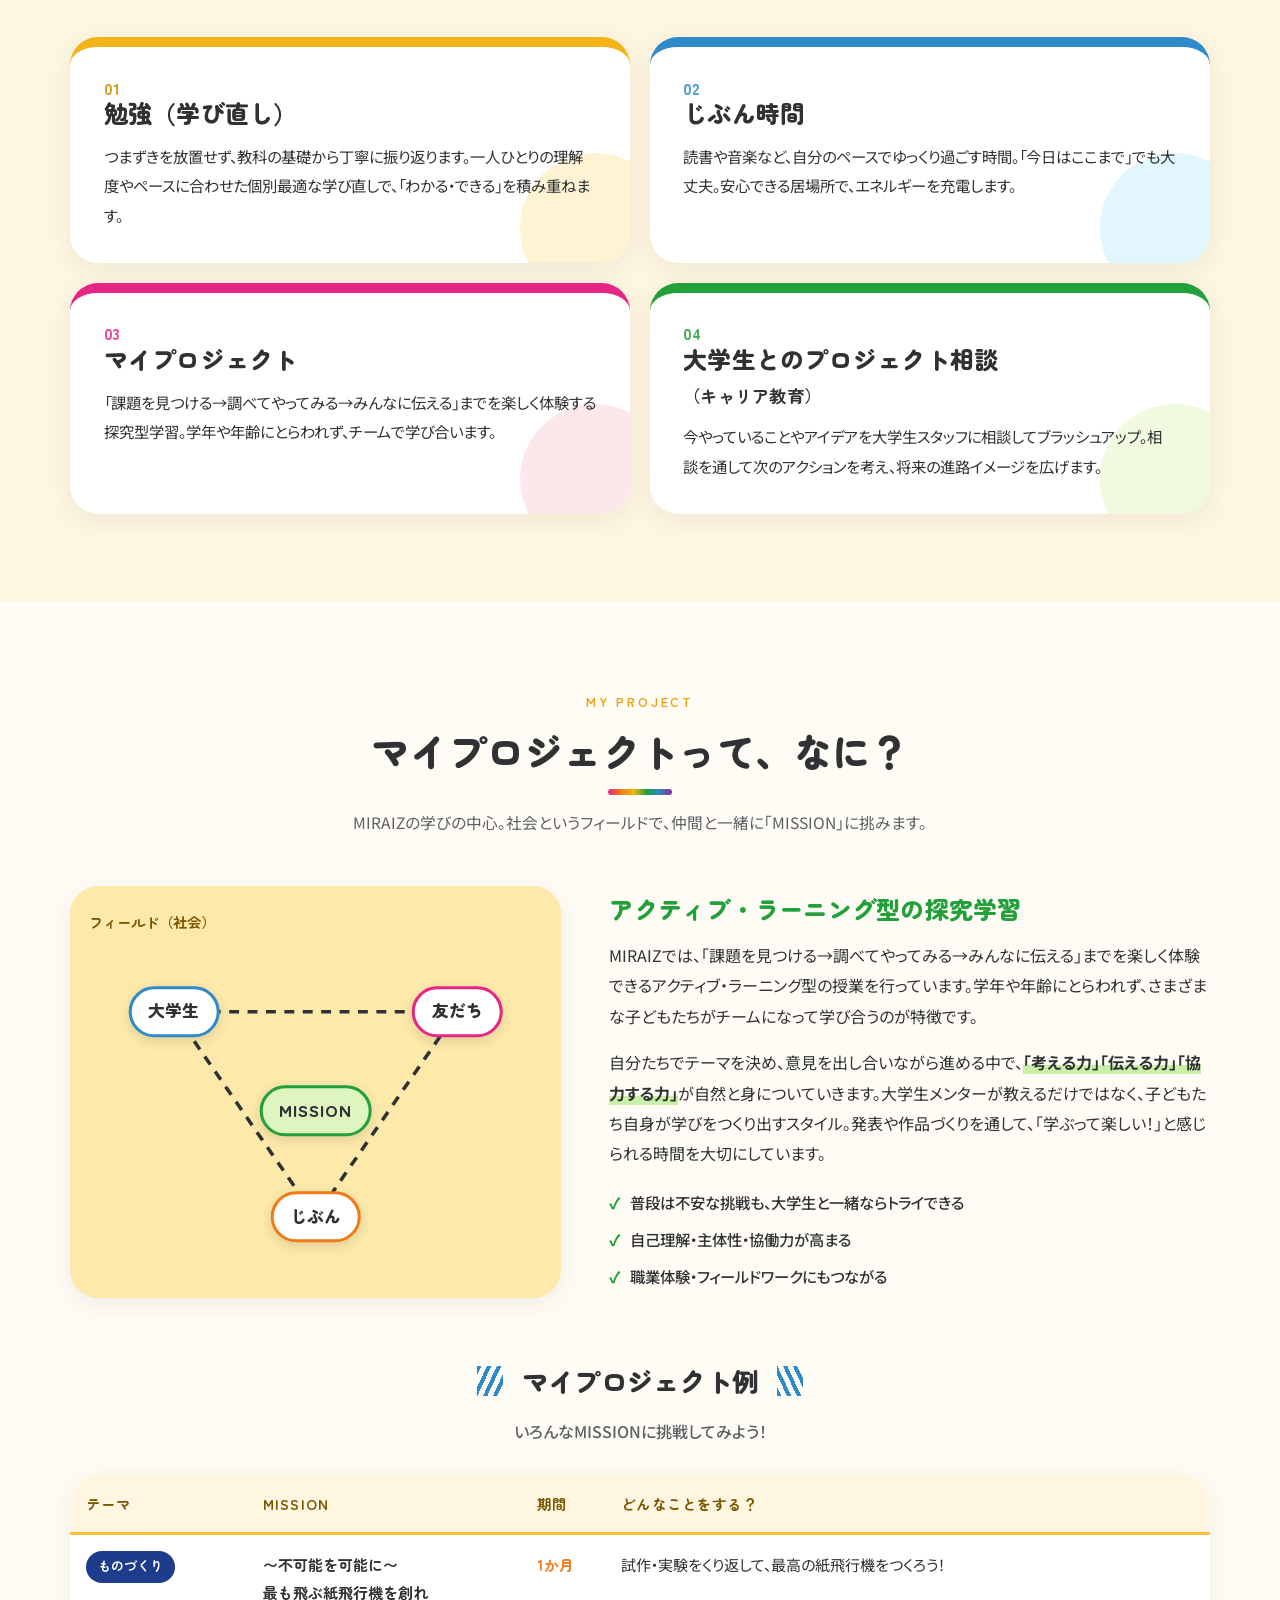
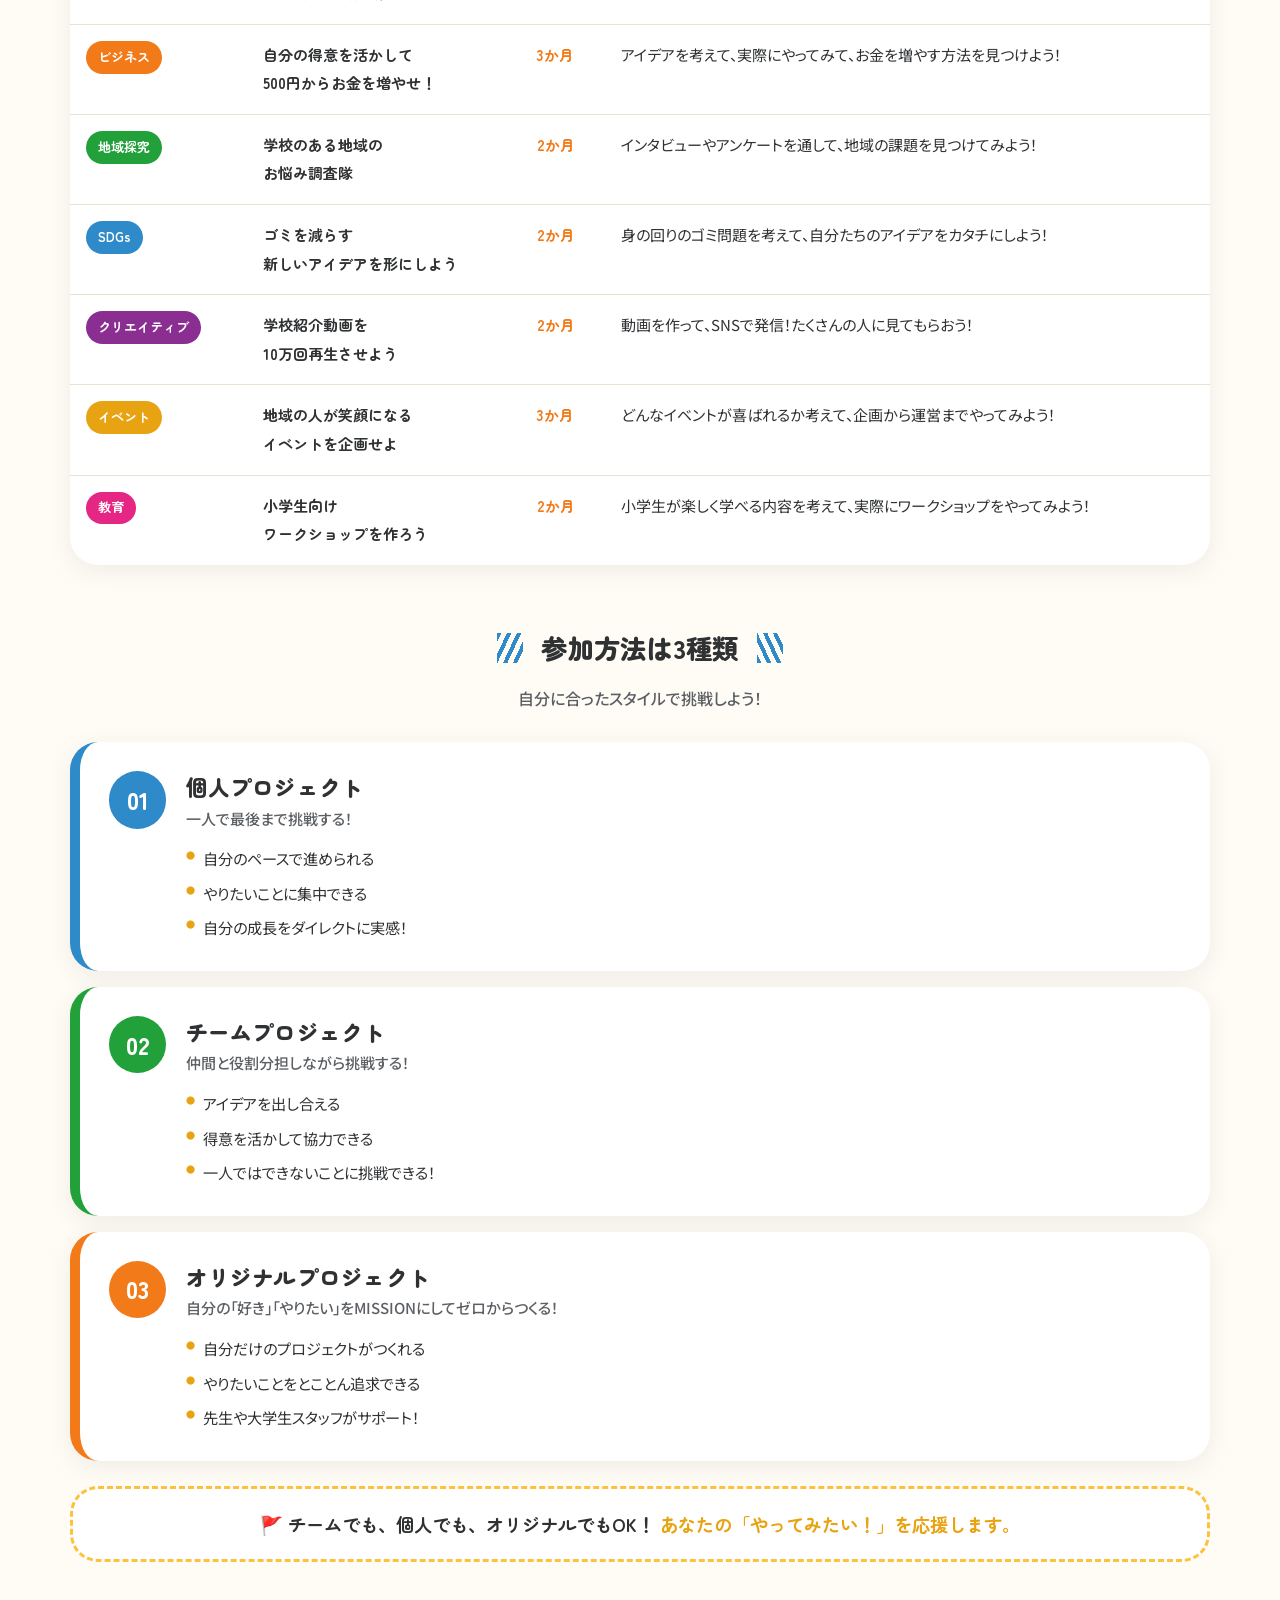
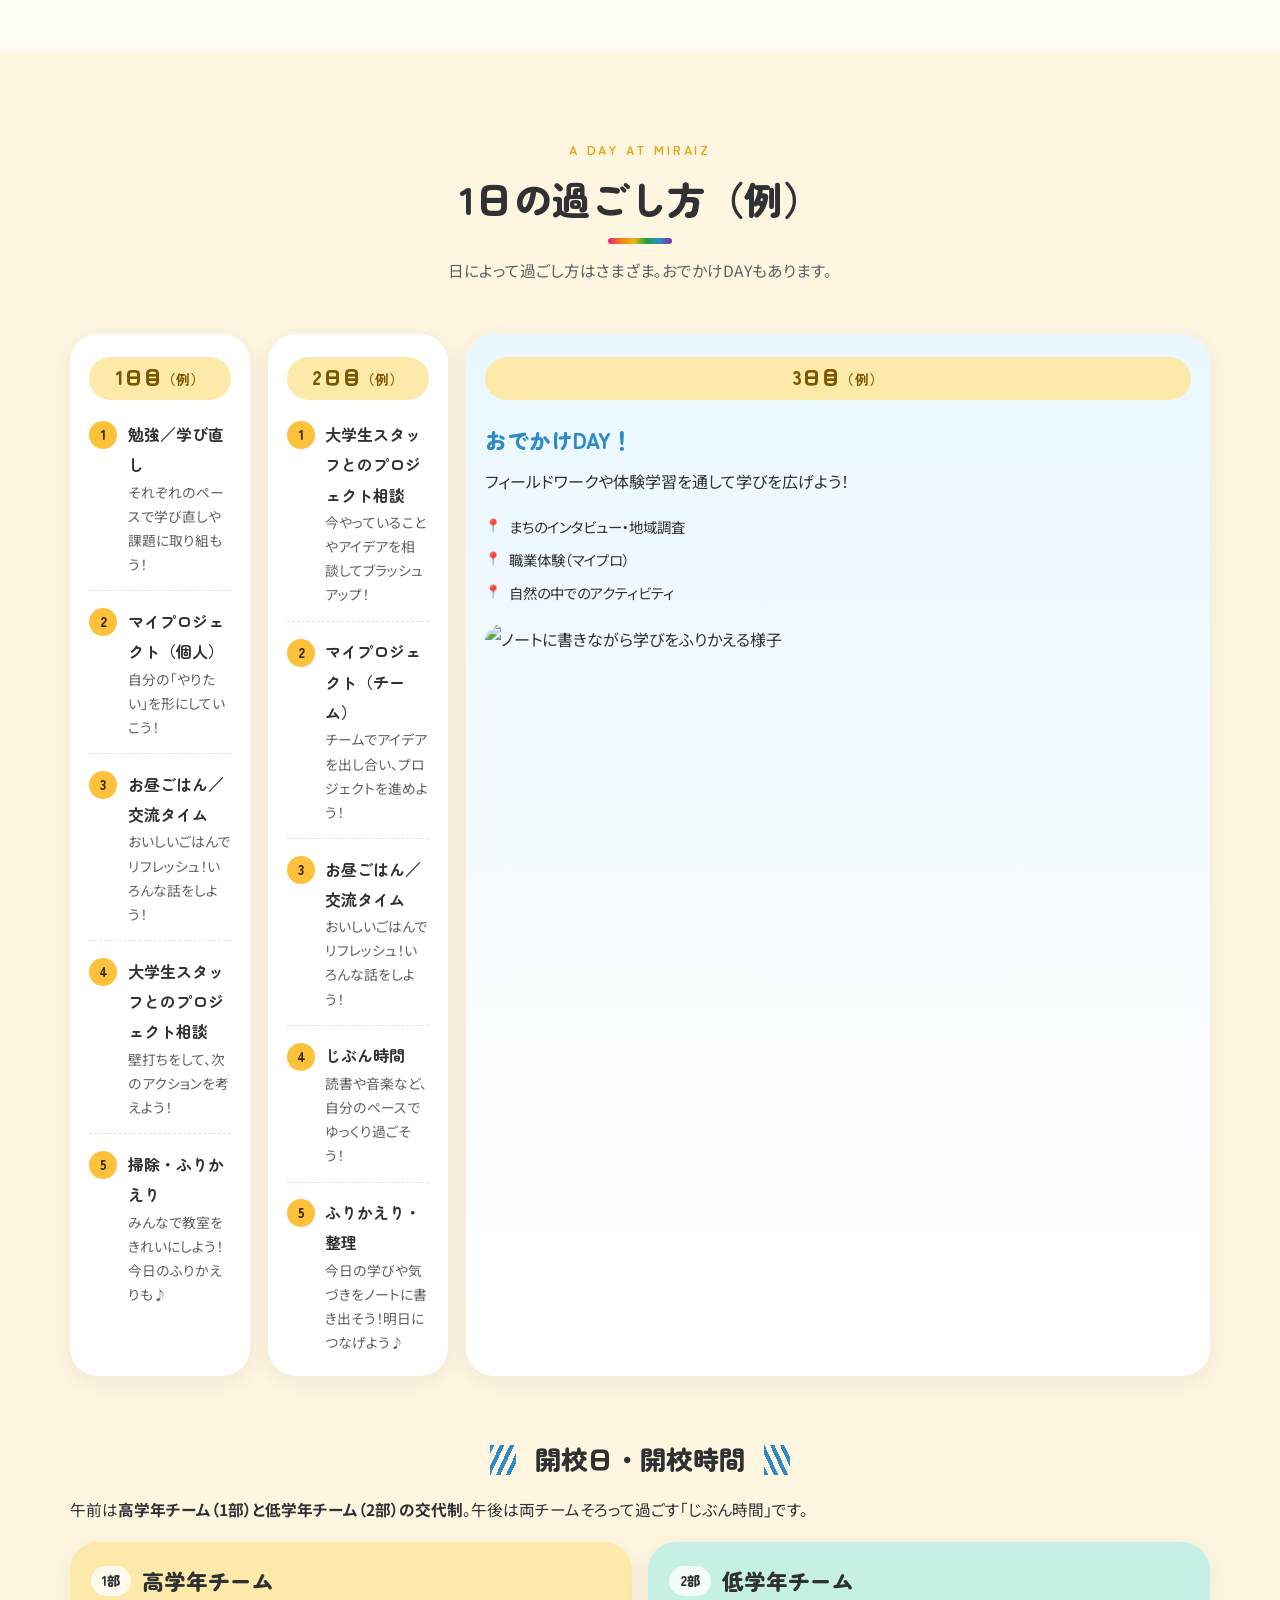
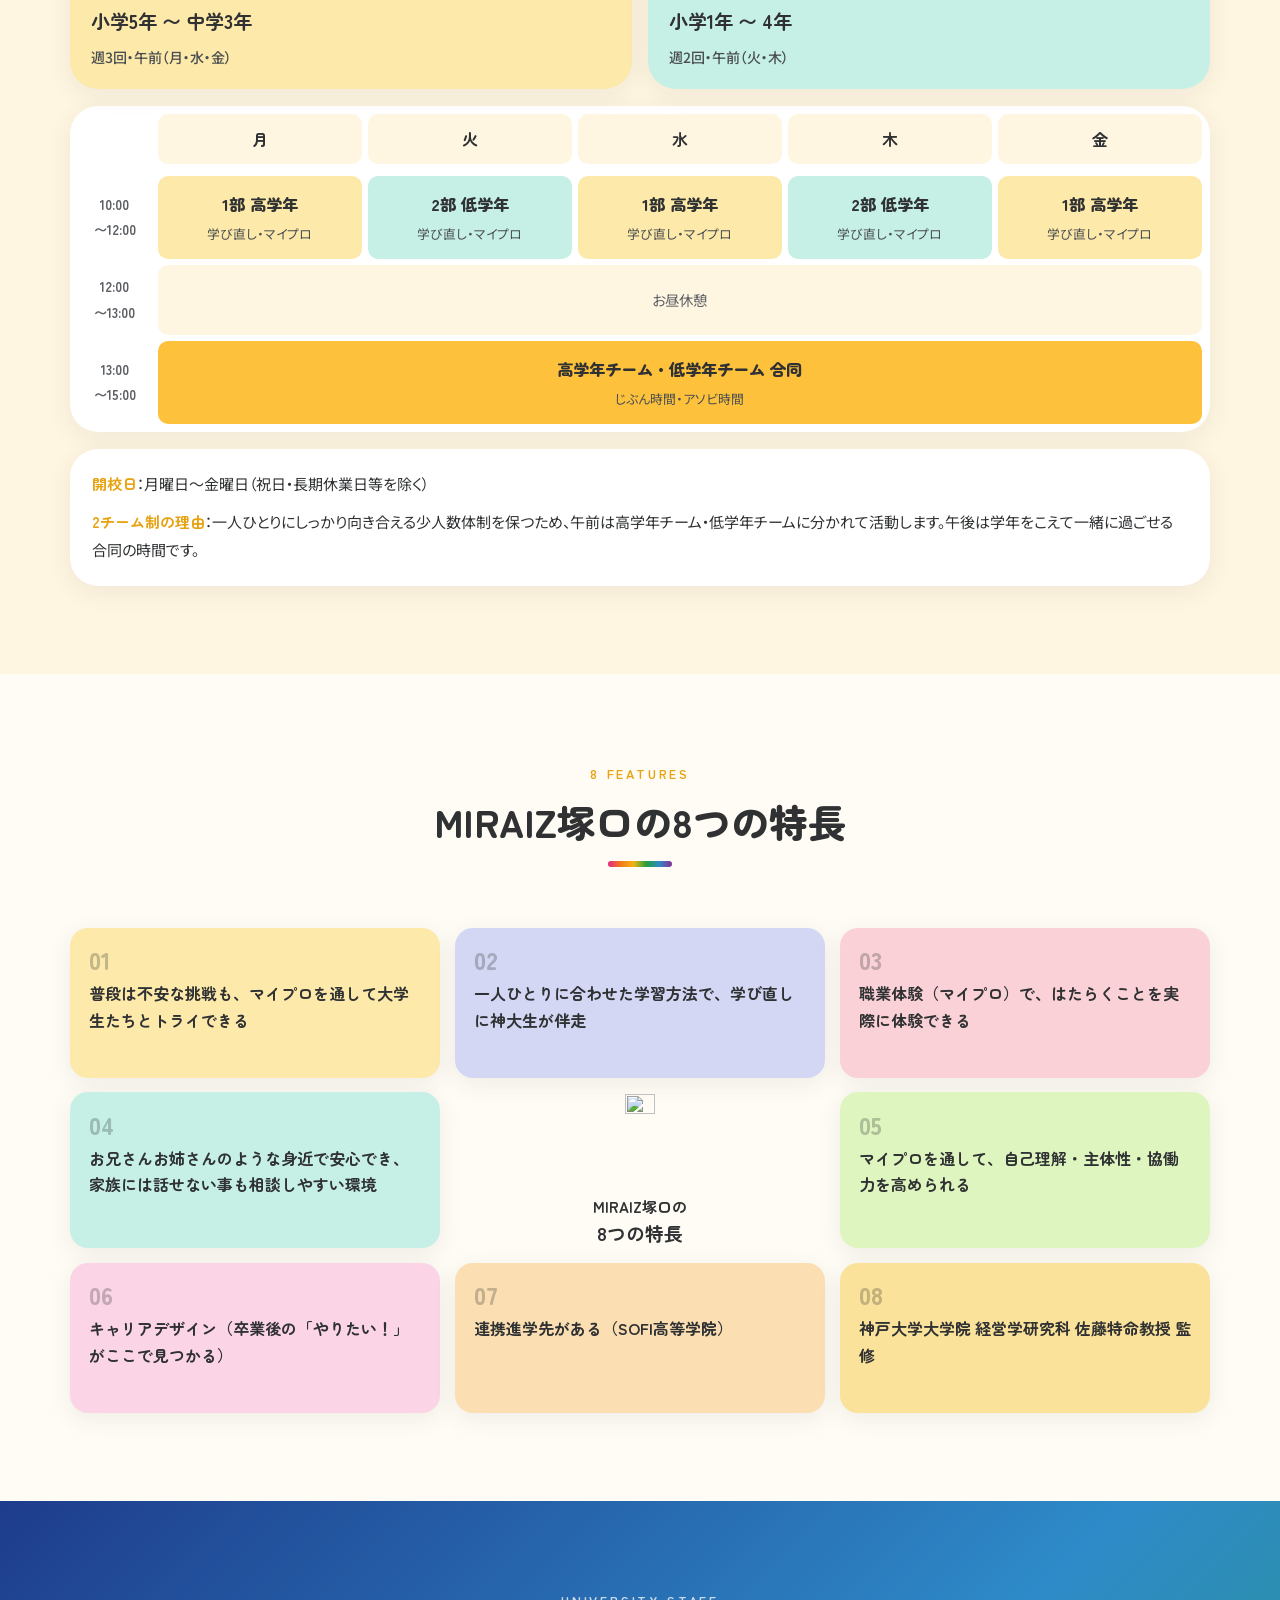
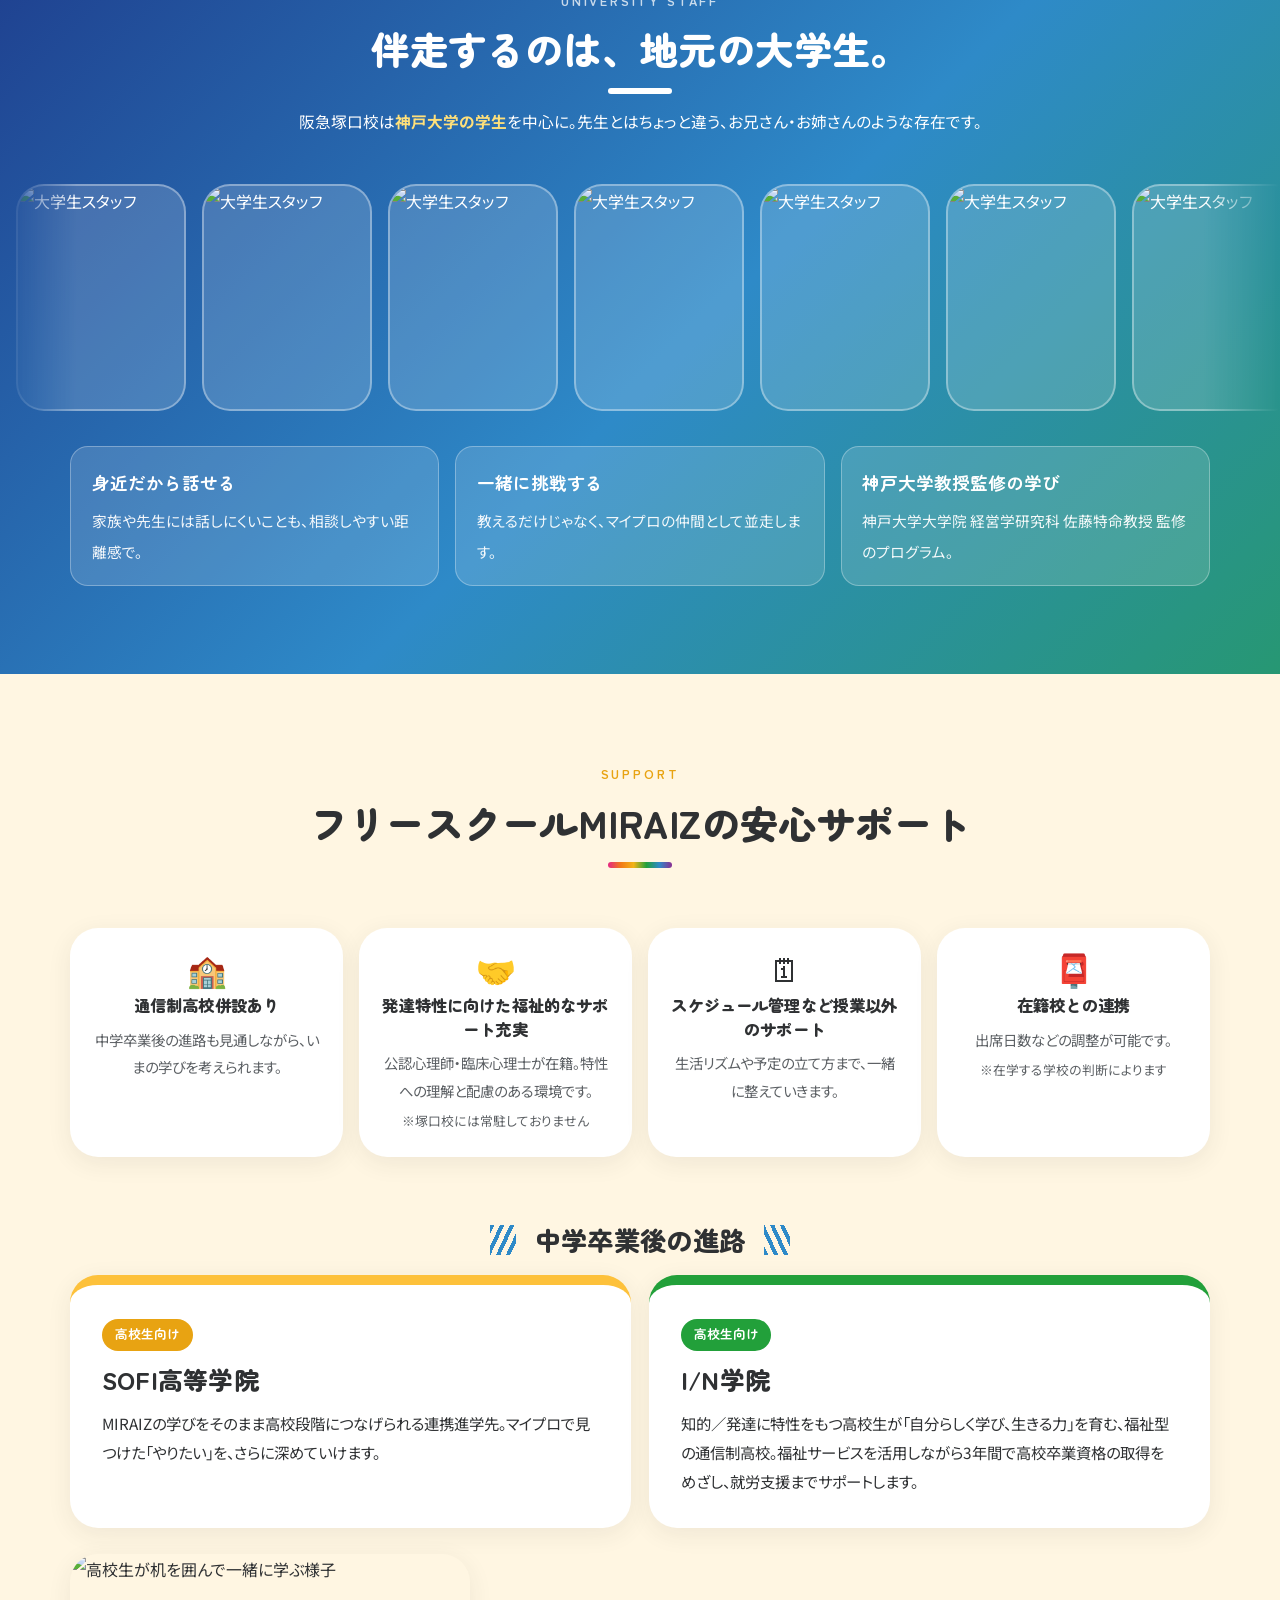
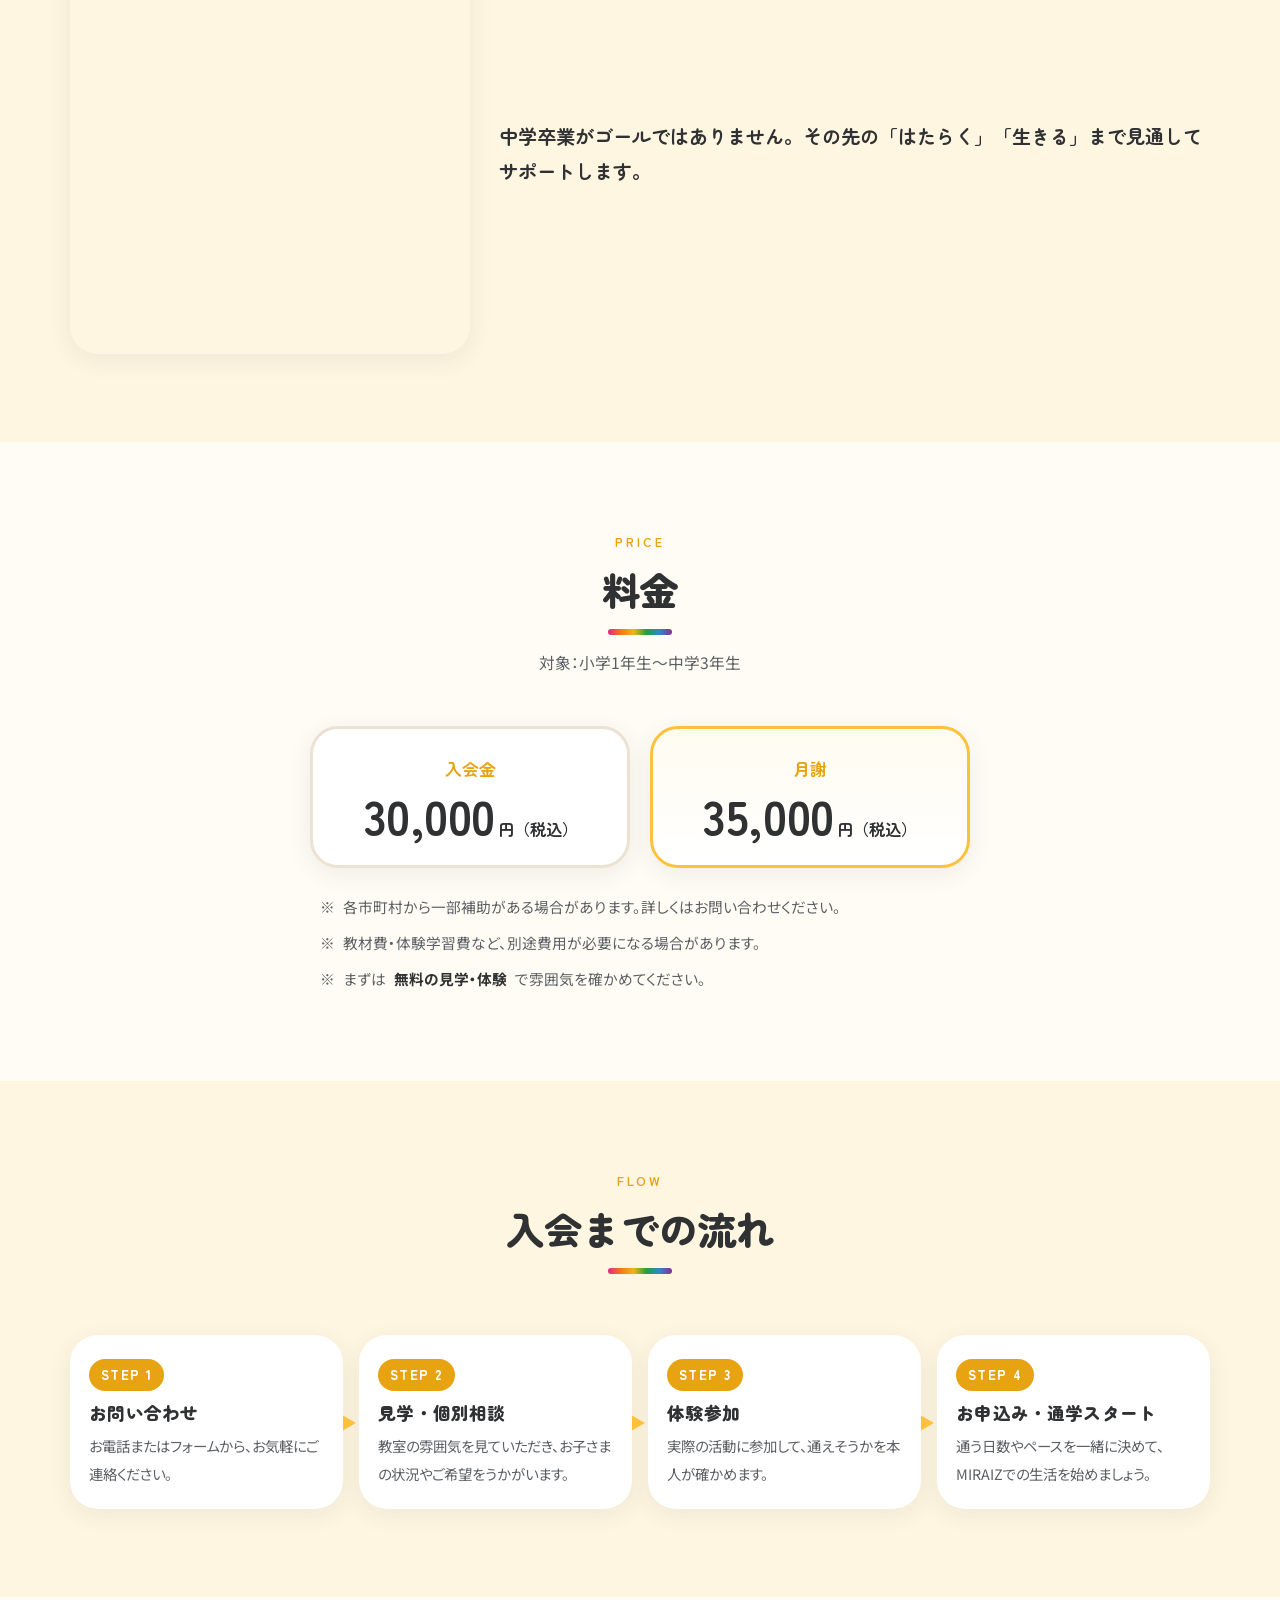
==== commit 1e85461f: "Refresh MIRAIZ site copy, classroom photos, and diagram" ====
--- a/index.html
+++ b/index.html
@@ -23,8 +23,8 @@
 <link rel="preconnect" href="https://fonts.googleapis.com">
 <link rel="preconnect" href="https://fonts.gstatic.com" crossorigin>
 <link href="https://fonts.googleapis.com/css2?family=Zen+Maru+Gothic:wght@500;700;900&family=Noto+Sans+JP:wght@400;500;700&display=swap" rel="stylesheet">
-<link rel="stylesheet" href="assets/css/style.css">
-<link rel="stylesheet" href="assets/css/news.css">
+<link rel="stylesheet" href="assets/css/style.css?v=20261119">
+<link rel="stylesheet" href="assets/css/news.css?v=20261119">
 
 <script type="application/ld+json">
 {
@@ -55,7 +55,7 @@
         "postalCode": "661-0012",
         "addressRegion": "兵庫県",
         "addressLocality": "尼崎市",
-        "streetAddress": "南塚口町1丁目12-8"
+        "streetAddress": "南塚口町1丁目12-8 サウサービル401"
       },
       "areaServed": { "@type": "AdministrativeArea", "name": "兵庫県尼崎市" },
       "openingHoursSpecification": {
@@ -86,7 +86,7 @@
         {
           "@type": "Question",
           "name": "発達の特性があっても通えますか？",
-          "acceptedAnswer": { "@type": "Answer", "text": "公認心理師・臨床心理士が在籍し、発達特性への理解と配慮のある環境を整えています。心理士は塚口校には常駐していません。" }
+          "acceptedAnswer": { "@type": "Answer", "text": "公認心理師・臨床心理士が在籍し、発達特性への理解と配慮のある環境を整えています。心理士は塚口校には常駐しておりません。" }
         },
         {
           "@type": "Question",
@@ -194,7 +194,7 @@
       <ul class="local-intro__facts" aria-label="MIRAIZ塚口の基本情報">
         <li><strong>徒歩3分</strong><span>阪急塚口駅から</span></li>
         <li><strong>小1〜中3</strong><span>対象学年</span></li>
-        <li><strong>平日開校</strong><span>10:00〜15:00</span></li>
+        <li><strong>月から金曜日開校</strong><span>10:00〜15:00</span></li>
       </ul>
       <p class="local-intro__link"><a href="/hyogo-freeschool-guide">兵庫県でフリースクールを選ぶポイントを見る <span aria-hidden="true">→</span></a></p>
     </div>
@@ -207,9 +207,9 @@
     <header class="sec-head">
       <p class="sec-head__eyebrow">news &amp; stories</p>
       <h2 class="sec-head__title" id="home-news-heading">お知らせ</h2>
-      <p class="sec-head__note">MIRAIZの最新情報と、保護者の方に役立つ読みもの。</p>
-    </header>
-    <p class="news-status" id="news-status" role="status" aria-live="polite">MIRAIZの最新記事をご紹介します。</p>
+      <p class="sec-head__note">最新情報と役立つ情報を掲載しております。</p>
+    </header>
+    <p class="news-status" id="news-status" role="status" aria-live="polite"></p>
     <div class="news-grid" id="news-grid" data-limit="3"><!-- news-cards:start -->
 <article class="news-card" data-source="note">
   <a class="news-card__link" href="https://note.com/miraiz_t/n/n761ace3fa319" target="_blank" rel="noopener noreferrer">
@@ -297,11 +297,11 @@
       </li>
       <li class="can-list__item can-c2">
         <h4>発達特性への<br>理解・配慮</h4>
-        <p>安心して学べる環境<br>※公認心理師・臨床心理士在籍<br>（塚口には常駐していません）</p>
+        <p>安心して学べる環境<br>※公認心理師・臨床心理士在籍<br>（塚口校には常駐しておりません）</p>
       </li>
       <li class="can-list__item can-c3">
         <h4>プロジェクト型学習</h4>
-        <p>マネー教育、地域社会課題を扱うプロジェクトに取り組みます</p>
+        <p>神戸大学の教授が監修するプロジェクト型学習です。ものづくりや地域探究など、子どもたちが自分でテーマを見つけ、大学生スタッフや仲間と一緒に調べ、試し、発表します。</p>
       </li>
       <li class="can-list__item can-c4">
         <h4>学習サポート</h4>
@@ -342,7 +342,7 @@
       </article>
       <article class="content-card content-card--green">
         <p class="content-card__num">04</p>
-        <h3>大学生とのPJ相談<br><small>（キャリア教育）</small></h3>
+        <h3>大学生とのプロジェクト相談<br><small>（キャリア教育）</small></h3>
         <p>今やっていることやアイデアを大学生スタッフに相談してブラッシュアップ。相談を通して次のアクションを考え、将来の進路イメージを広げます。</p>
       </article>
     </div>
@@ -504,7 +504,7 @@
           <li><b>勉強／学び直し</b><span>それぞれのペースで学び直しや課題に取り組もう！</span></li>
           <li><b>マイプロジェクト（個人）</b><span>自分の「やりたい」を形にしていこう！</span></li>
           <li><b>お昼ごはん／交流タイム</b><span>おいしいごはんでリフレッシュ！いろんな話をしよう！</span></li>
-          <li><b>大学生スタッフとのPJ相談</b><span>壁打ちをして、次のアクションを考えよう！</span></li>
+          <li><b>大学生スタッフとのプロジェクト相談</b><span>壁打ちをして、次のアクションを考えよう！</span></li>
           <li><b>掃除・ふりかえり</b><span>みんなで教室をきれいにしよう！今日のふりかえりも♪</span></li>
         </ol>
       </article>
@@ -512,7 +512,7 @@
       <article class="day-col">
         <h3 class="day-col__head">2日目<span>（例）</span></h3>
         <ol class="day-steps">
-          <li><b>大学生スタッフとのPJ相談</b><span>今やっていることやアイデアを相談してブラッシュアップ！</span></li>
+          <li><b>大学生スタッフとのプロジェクト相談</b><span>今やっていることやアイデアを相談してブラッシュアップ！</span></li>
           <li><b>マイプロジェクト（チーム）</b><span>チームでアイデアを出し合い、プロジェクトを進めよう！</span></li>
           <li><b>お昼ごはん／交流タイム</b><span>おいしいごはんでリフレッシュ！いろんな話をしよう！</span></li>
           <li><b>じぶん時間</b><span>読書や音楽など、自分のペースでゆっくり過ごそう！</span></li>
@@ -650,7 +650,7 @@
     <ul class="staff-points">
       <li><b>身近だから話せる</b><span>家族や先生には話しにくいことも、相談しやすい距離感で。</span></li>
       <li><b>一緒に挑戦する</b><span>教えるだけじゃなく、マイプロの仲間として並走します。</span></li>
-      <li><b>大学生監修の学び</b><span>神戸大学大学院 経営学研究科 佐藤特命教授 監修のプログラム。</span></li>
+      <li><b>神戸大学教授監修の学び</b><span>神戸大学大学院 経営学研究科 佐藤特命教授 監修のプログラム。</span></li>
     </ul>
   </div>
 </section>
@@ -665,7 +665,7 @@
 
     <ul class="support-list">
       <li class="support-list__item"><span class="support-list__icon" aria-hidden="true">🏫</span><h3>通信制高校併設あり</h3><p>中学卒業後の進路も見通しながら、いまの学びを考えられます。</p></li>
-      <li class="support-list__item"><span class="support-list__icon" aria-hidden="true">🤝</span><h3>発達特性に向けた福祉的なサポート充実</h3><p>公認心理師・臨床心理士が在籍。特性への理解と配慮のある環境です。<small>※塚口校には常駐していません</small></p></li>
+      <li class="support-list__item"><span class="support-list__icon" aria-hidden="true">🤝</span><h3>発達特性に向けた福祉的なサポート充実</h3><p>公認心理師・臨床心理士が在籍。特性への理解と配慮のある環境です。<small>※塚口校には常駐しておりません</small></p></li>
       <li class="support-list__item"><span class="support-list__icon" aria-hidden="true">🗓</span><h3>スケジュール管理など授業以外のサポート</h3><p>生活リズムや予定の立て方まで、一緒に整えていきます。</p></li>
       <li class="support-list__item"><span class="support-list__icon" aria-hidden="true">📮</span><h3>在籍校との連携</h3><p>出席日数などの調整が可能です。<small>※在学する学校の判断によります</small></p></li>
     </ul>
@@ -752,7 +752,7 @@
       </details>
       <details>
         <summary>発達の特性があっても通えますか？</summary>
-        <div class="faq__a"><p>公認心理師・臨床心理士が在籍し（常駐はしていません）、発達特性への理解と配慮のある環境を整えています。福祉的なサポートも活用しながら、一人ひとりに合わせた関わり方を考えていきます。ADHD・ASD・DCD・OD などのご相談も歓迎です。</p></div>
+        <div class="faq__a"><p>公認心理師・臨床心理士が在籍し（常駐はしておりません）、発達特性への理解と配慮のある環境を整えています。福祉的なサポートも活用しながら、一人ひとりに合わせた関わり方を考えていきます。ADHD・ASD・DCD・OD などのご相談も歓迎です。</p></div>
       </details>
       <details>
         <summary>勉強がかなり遅れています。ついていけますか？</summary>
@@ -797,14 +797,14 @@
         <hr>
         <ul class="contact__assure">
           <li>保護者さまだけのご相談も歓迎です</li>
-          <li>お子さまの見学は無料です</li>
+          <li>見学・体験は無料です</li>
           <li>まだ迷っている段階でも大丈夫です</li>
         </ul>
         <hr>
         <p class="contact__addr">
           <b>運営</b>　SOFI株式会社<br>
           <b>校舎</b>　フリースクール MIRAIZ 阪急塚口校<br>
-          <span class="contact__addr-note">〒661-0012 兵庫県尼崎市南塚口町1丁目12-8<br>阪急神戸線「塚口」駅より徒歩3分</span>
+          <span class="contact__addr-note">〒661-0012 兵庫県尼崎市南塚口町1丁目12-8 サウサービル401<br>阪急神戸線「塚口」駅より徒歩3分</span>
         </p>
       </div>
 
@@ -876,15 +876,15 @@
     </header>
     <div class="access">
       <div class="access__photos">
-        <figure><img src="assets/img/room-01.jpg" alt="大きな窓とヘリンボーンの床が広がる明るい教室" width="887" height="665" loading="lazy"></figure>
-        <figure><img src="assets/img/room-02.jpg" alt="落ち着いて過ごせる区切られた教室スペース" width="776" height="1034" loading="lazy"></figure>
+        <figure><img src="assets/img/classroom-tables.jpg" alt="丸テーブルと椅子を配置したMIRAIZ塚口の教室" width="1440" height="1080" loading="lazy"></figure>
+        <figure><img src="assets/img/classroom-window.jpg" alt="窓際に丸テーブルと椅子がある教室スペース" width="820" height="1450" loading="lazy"></figure>
       </div>
       <div class="access__text">
         <h3>大きな窓、木の床。<br>「行きたくなる」教室です。</h3>
         <p>阪急塚口校は、明るく開放的なフロアに、集中できるスペースと、ゆっくり過ごせるスペースを併せ持つ教室です。少人数・2部制で、一人ひとりに向き合える環境を整えています。</p>
         <dl class="access__dl">
           <dt>開校</dt><dd>2026年9月</dd>
-          <dt>所在地</dt><dd>〒661-0012<br>兵庫県尼崎市南塚口町1丁目12-8<br><small>阪急神戸線「塚口」駅より徒歩3分</small></dd>
+          <dt>所在地</dt><dd>〒661-0012<br>兵庫県尼崎市南塚口町1丁目12-8 サウサービル401<br><small>阪急神戸線「塚口」駅より徒歩3分</small></dd>
           <dt>対象</dt><dd>小学1年生〜中学3年生<br><small>高学年チーム（1部）：小学5年〜中学3年・週3回／低学年チーム（2部）：小学1年〜4年・週2回</small></dd>
           <dt>開校日</dt><dd>月曜日〜金曜日</dd>
         </dl>
@@ -921,7 +921,7 @@
     </nav>
     <div class="footer__info">
       <p class="footer__co">SOFI株式会社</p>
-      <p>フリースクール MIRAIZ 阪急塚口校<br>〒661-0012 兵庫県尼崎市南塚口町1丁目12-8</p>
+      <p>フリースクール MIRAIZ 阪急塚口校<br>〒661-0012 兵庫県尼崎市南塚口町1丁目12-8 サウサービル401</p>
       <p><a href="tel:0664156977">TEL 06-6415-6977</a><br>FAX 06-6415-6978<br><a href="mailto:miraiz.tsukaguchi.info@gmail.com">miraiz.tsukaguchi.info@gmail.com</a></p>
     </div>
   </div>
@@ -935,6 +935,6 @@
 </div>
 
 <script src="assets/js/main.js" defer></script>
-<script src="assets/js/news.js?v=static-feed-20261114" defer></script>
+<script src="assets/js/news.js?v=20261119" defer></script>
 </body>
 </html>
--- a/assets/css/style.css
+++ b/assets/css/style.css
@@ -384,18 +384,19 @@
   display:block; font-family:var(--font-round); font-weight:700; font-size:.9rem;
   color:#7A5600; margin-bottom:.3rem;
 }
-.mypro__stage{ position:relative; aspect-ratio:4/3; }
-.mypro__lines{ position:absolute; inset:0; width:100%; height:100%; }
+.mypro__stage{ position:relative; aspect-ratio:4/3; container-type:inline-size; }
+.mypro__lines{ position:absolute; inset:0; width:100%; height:100%; pointer-events:none; }
 .mypro__node, .mypro__mission{
   position:absolute; font-family:var(--font-round); font-weight:900;
   padding:.4em 1em; border-radius:999px; background:var(--c-white);
-  box-shadow:0 4px 12px rgba(47,49,51,.14); white-space:nowrap; font-size:clamp(.85rem,1.6vw,1.05rem);
-}
-.mypro__node--staff{ left:2%; top:8%; border:3px solid var(--c-cyan); }
-.mypro__node--friend{ right:2%; top:8%; border:3px solid var(--c-magenta); }
-.mypro__node--me{ left:50%; bottom:2%; transform:translateX(-50%); border:3px solid var(--c-orange); }
+  box-shadow:0 4px 12px rgba(47,49,51,.14); white-space:nowrap; font-size:clamp(.75rem,5cqi,1.05rem);
+  transform:translate(-50%,-50%); z-index:1;
+}
+.mypro__node--staff{ left:18.75%; top:20.8333%; border:3px solid var(--c-cyan); }
+.mypro__node--friend{ left:81.25%; top:20.8333%; border:3px solid var(--c-magenta); }
+.mypro__node--me{ left:50%; top:81.25%; border:3px solid var(--c-orange); }
 .mypro__mission{
-  left:50%; top:50%; transform:translate(-50%,-50%);
+  left:50%; top:50%;
   background:var(--p-green); border:3px solid var(--c-green); letter-spacing:.06em;
 }
 .mypro__text h3{ font-size:clamp(1.15rem,2.2vw,1.5rem); margin-bottom:.8rem; color:var(--c-green); }
@@ -951,7 +952,7 @@
   .next-grid{ grid-template-columns:1fr; }
   .contact__form{ grid-template-columns:1fr; }
   .access__photos{ grid-template-columns:1fr 1fr; }
-  .mypro__diagram{ max-width:460px; margin-inline:auto; }
+  .mypro__diagram{ width:100%; max-width:460px; margin-inline:auto; }
   .local-intro__inner{ grid-template-columns:1fr; gap:1.2rem; }
 }
 
--- a/assets/css/news.css
+++ b/assets/css/news.css
@@ -29,6 +29,7 @@
 .news-filter:hover{ transform:translateY(-2px); border-color:var(--c-key); }
 .news-filter.is-active{ background:var(--c-ink); border-color:var(--c-ink); color:#fff; }
 .news-status{ min-height:2rem; margin-bottom:1rem; color:var(--c-ink-70); font-size:.9rem; }
+.news-status:empty{ display:none; }
 .news-status.is-error{ color:#a51f35; background:#fff0f2; padding:1rem 1.2rem; border-radius:var(--r-sm); }
 
 .news-grid{ display:grid; grid-template-columns:repeat(3,minmax(0,1fr)); gap:clamp(1rem,2.5vw,1.7rem); }
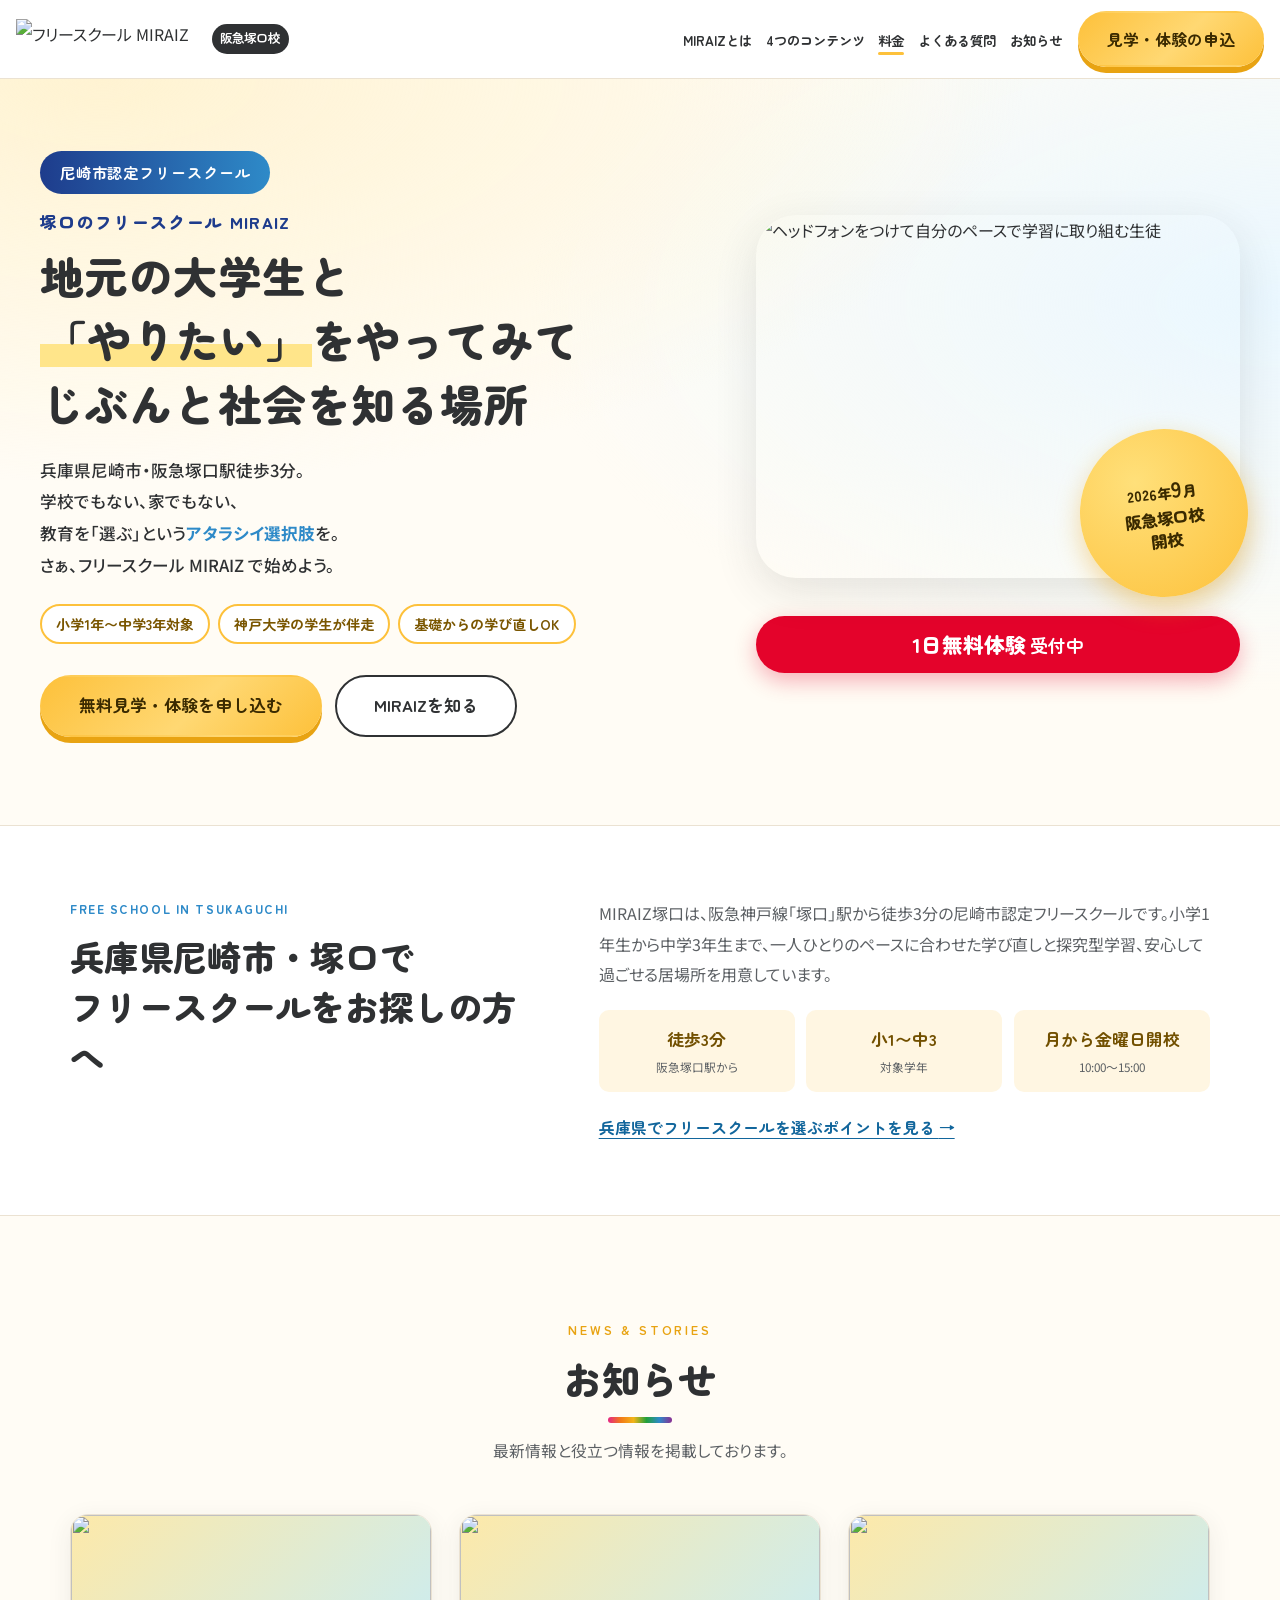
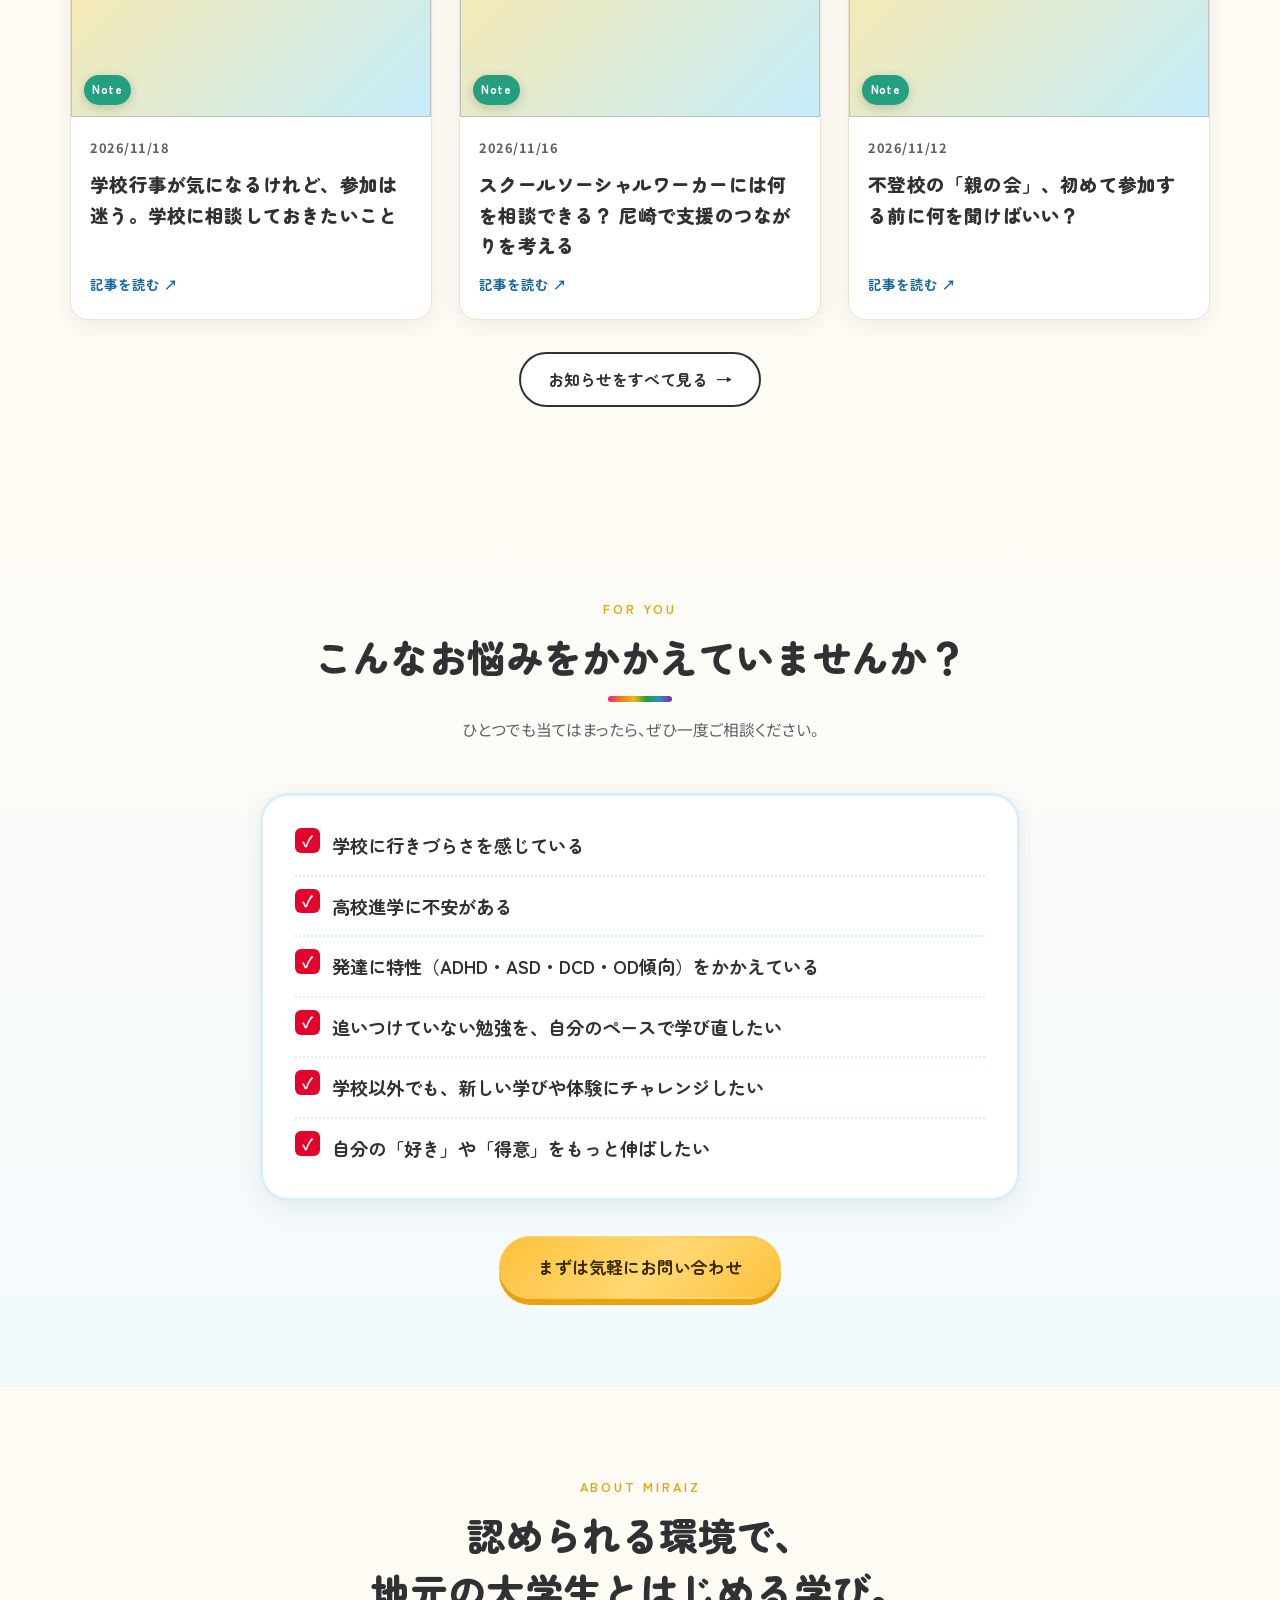
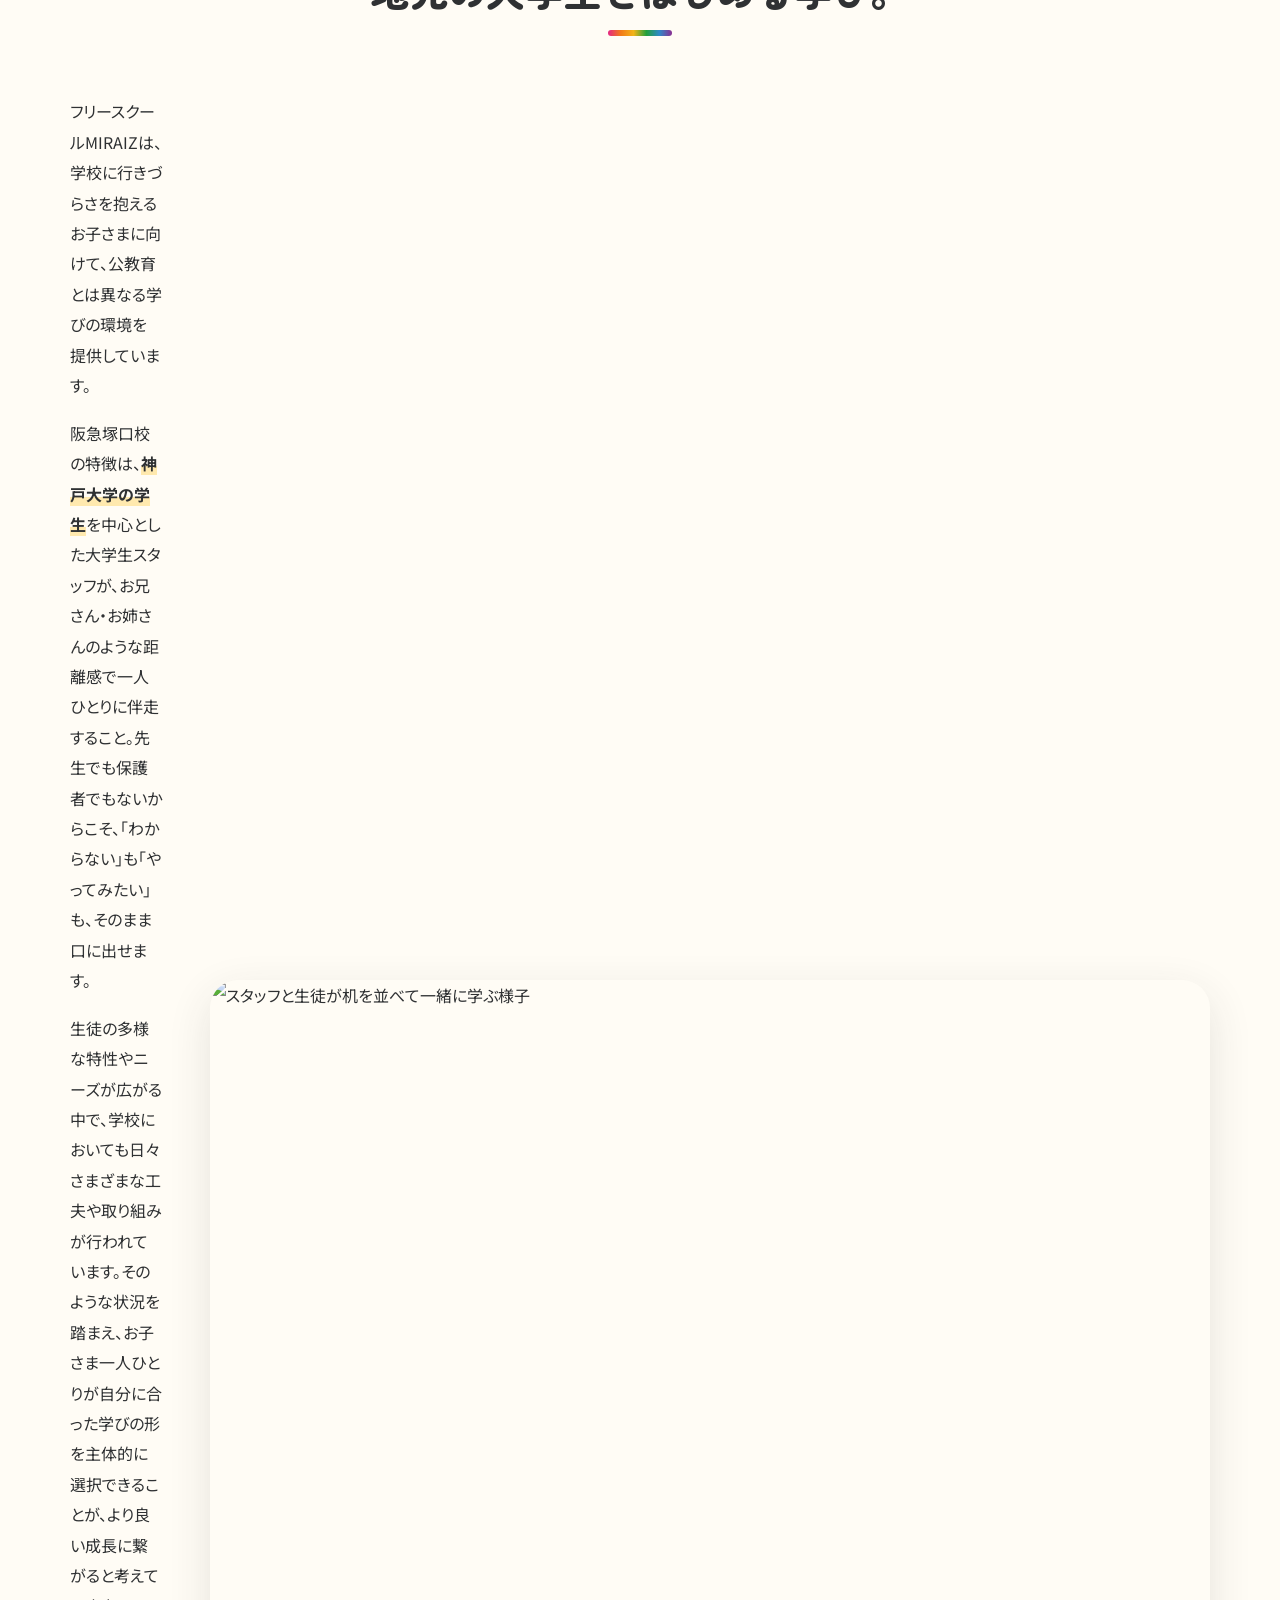
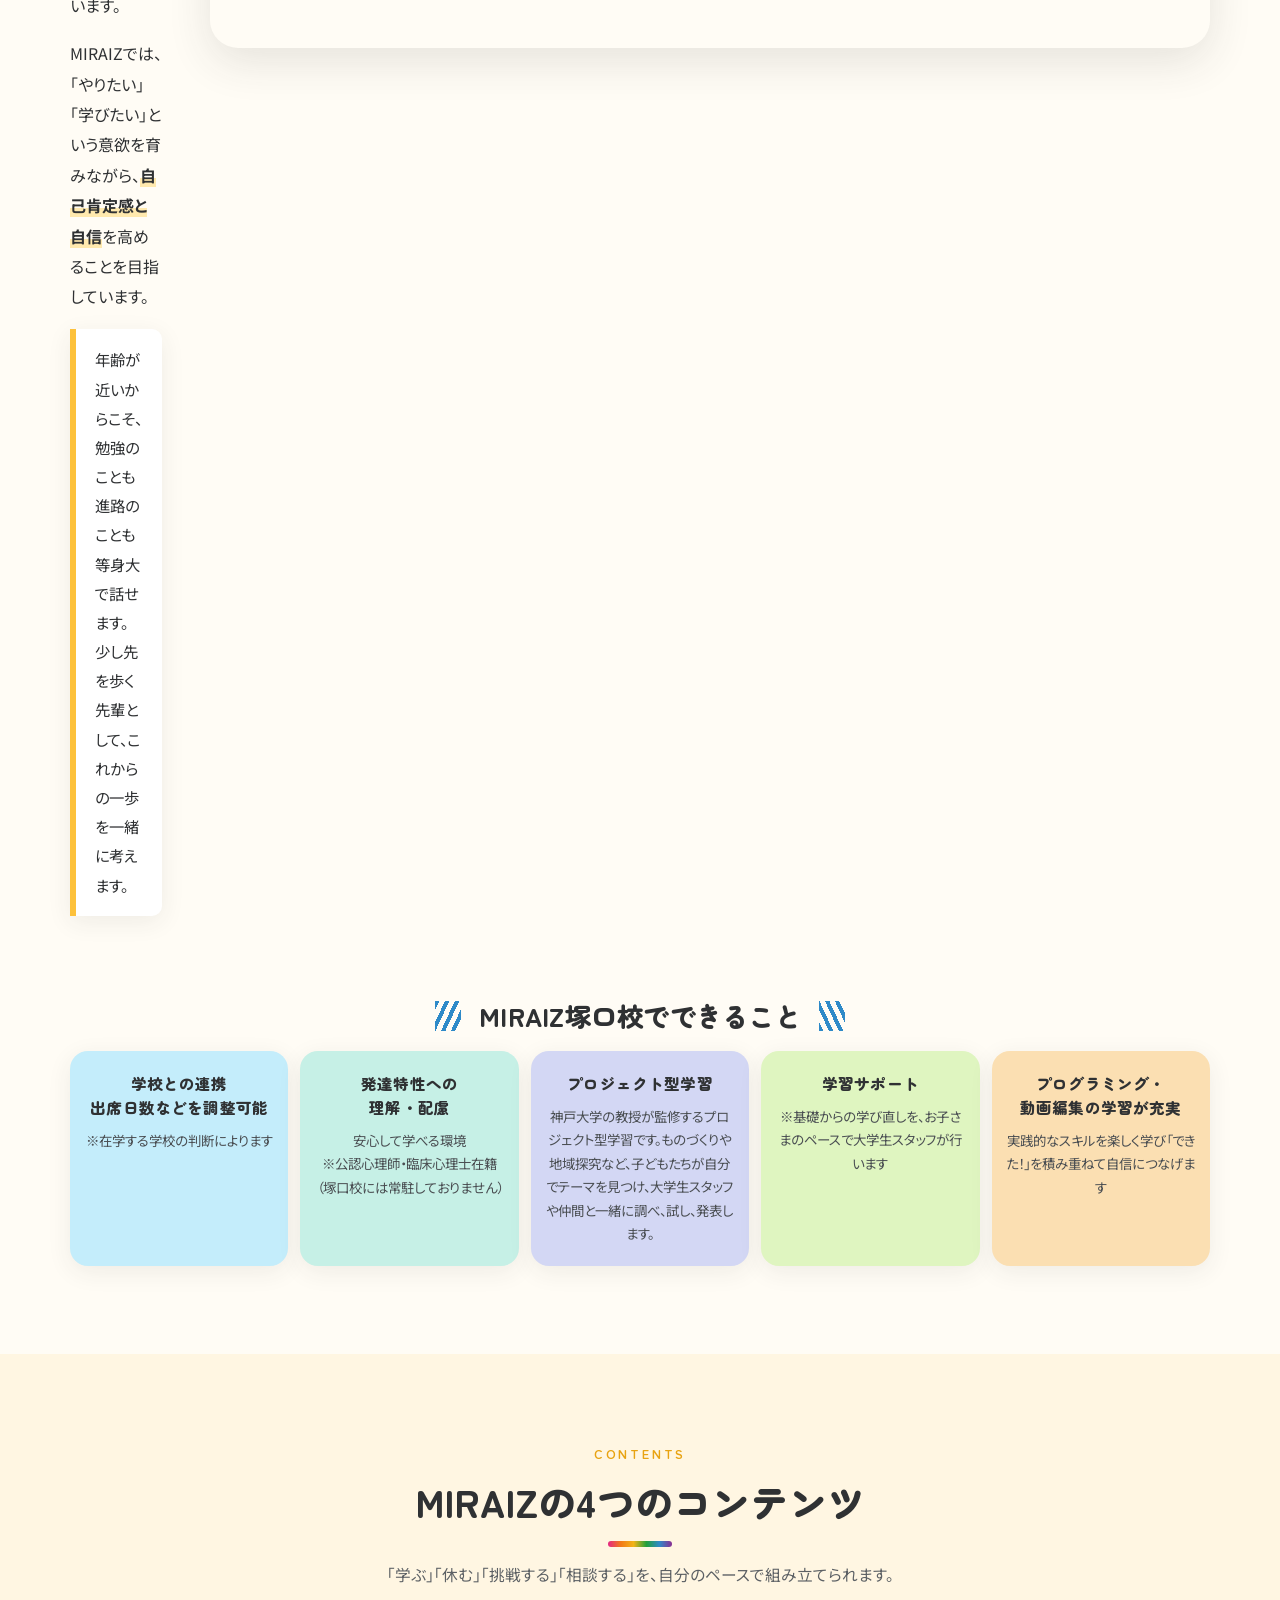
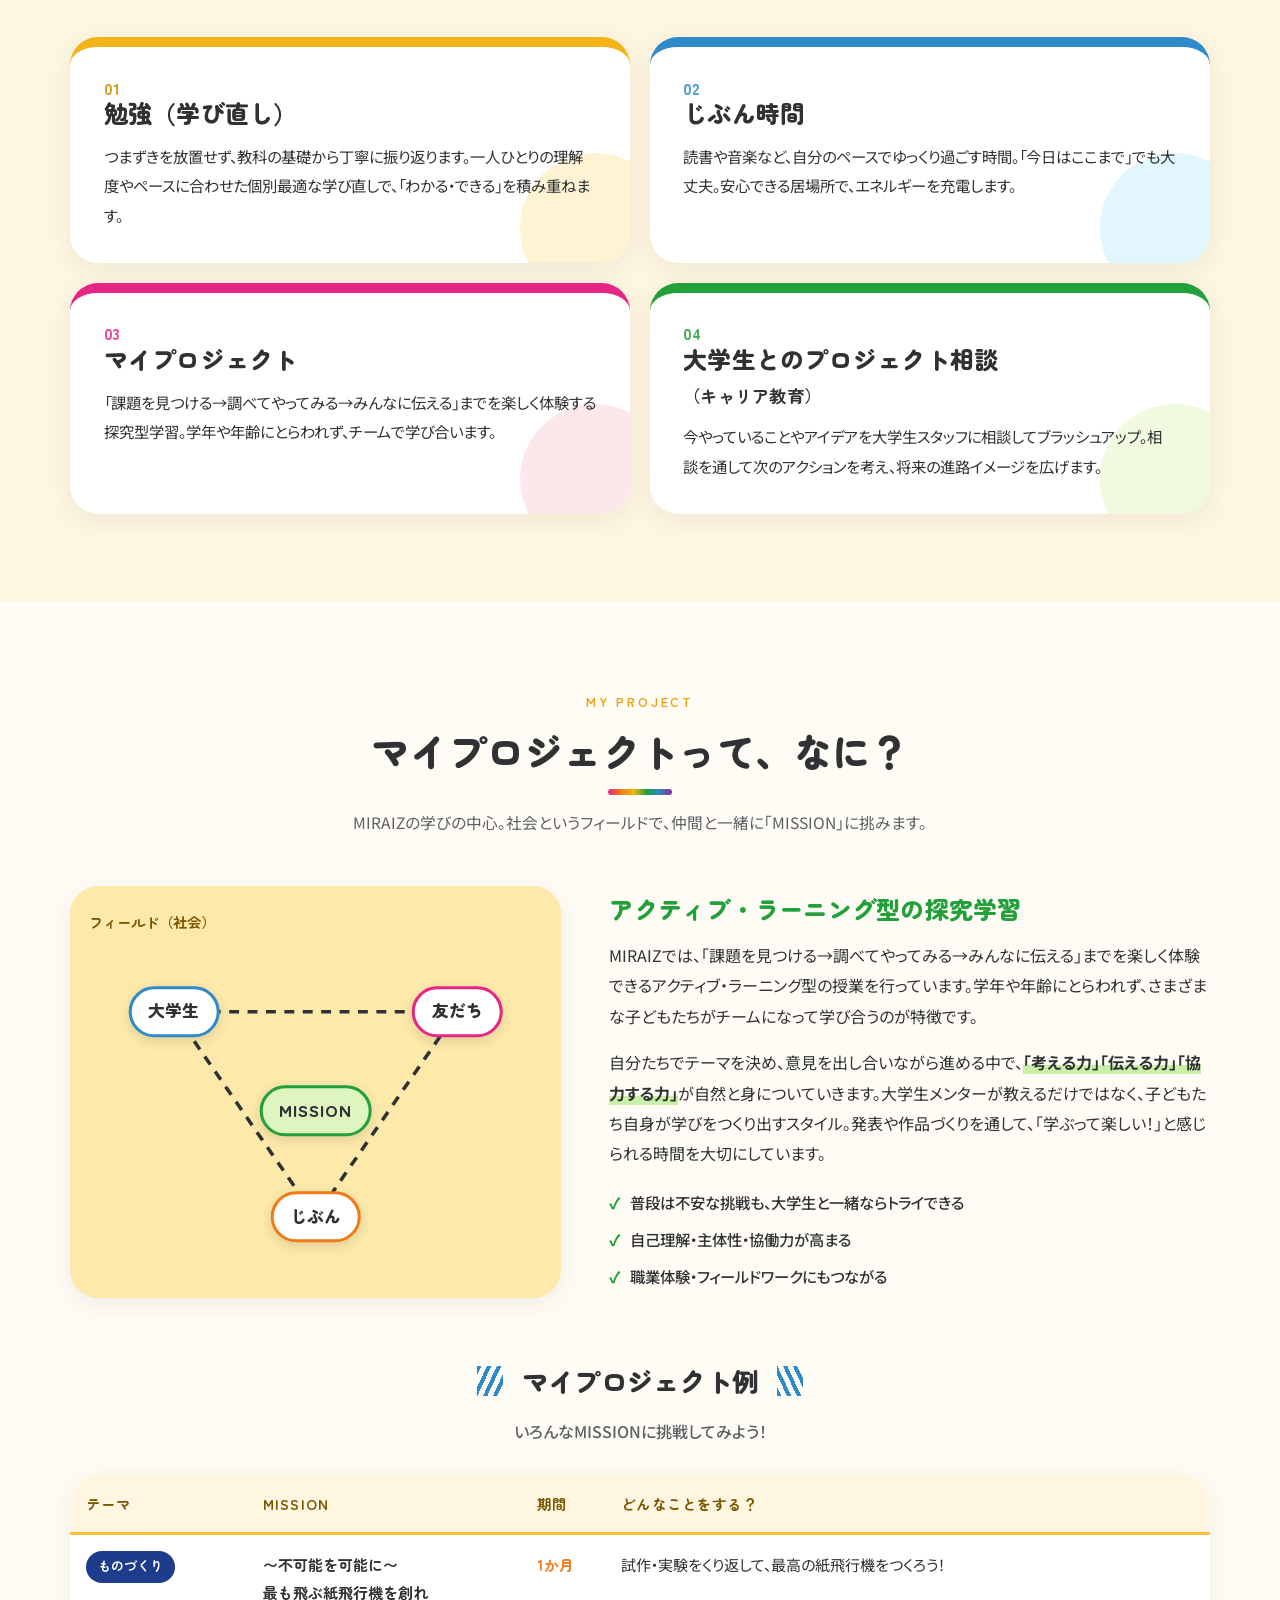
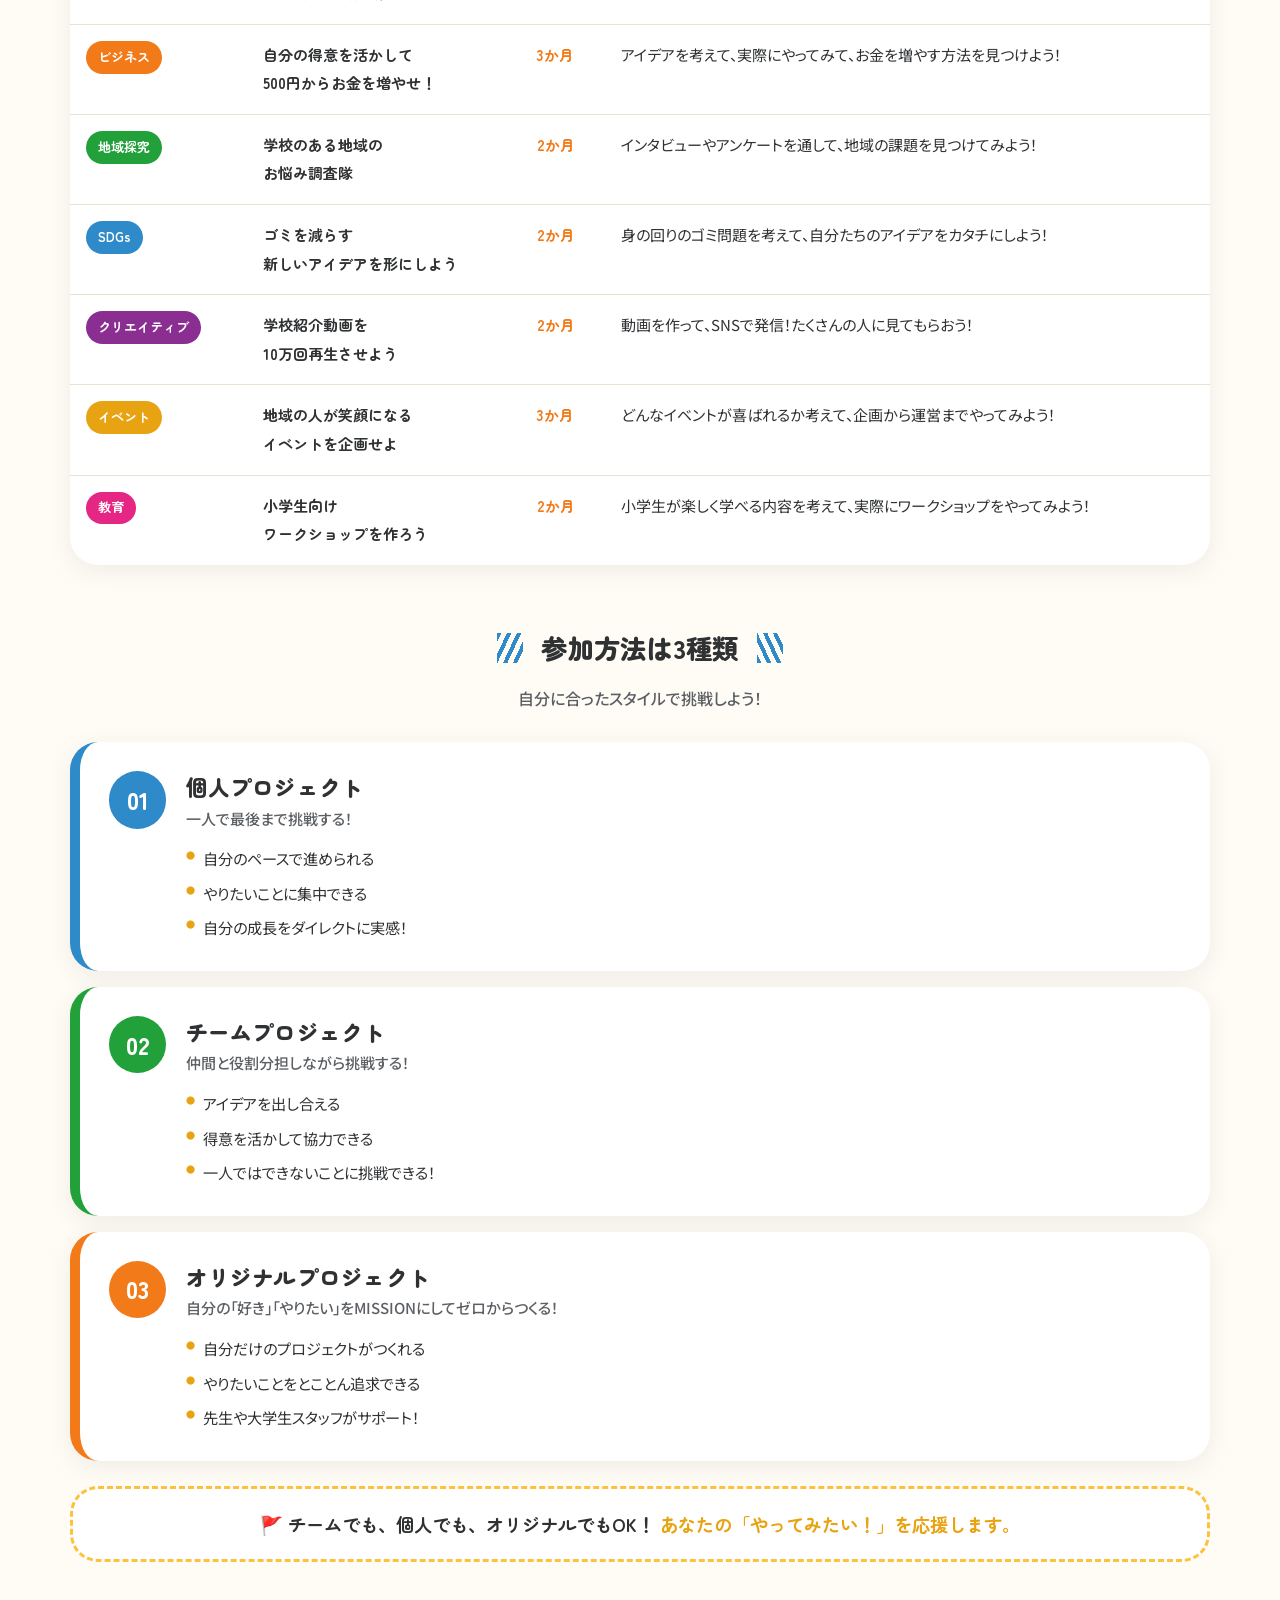
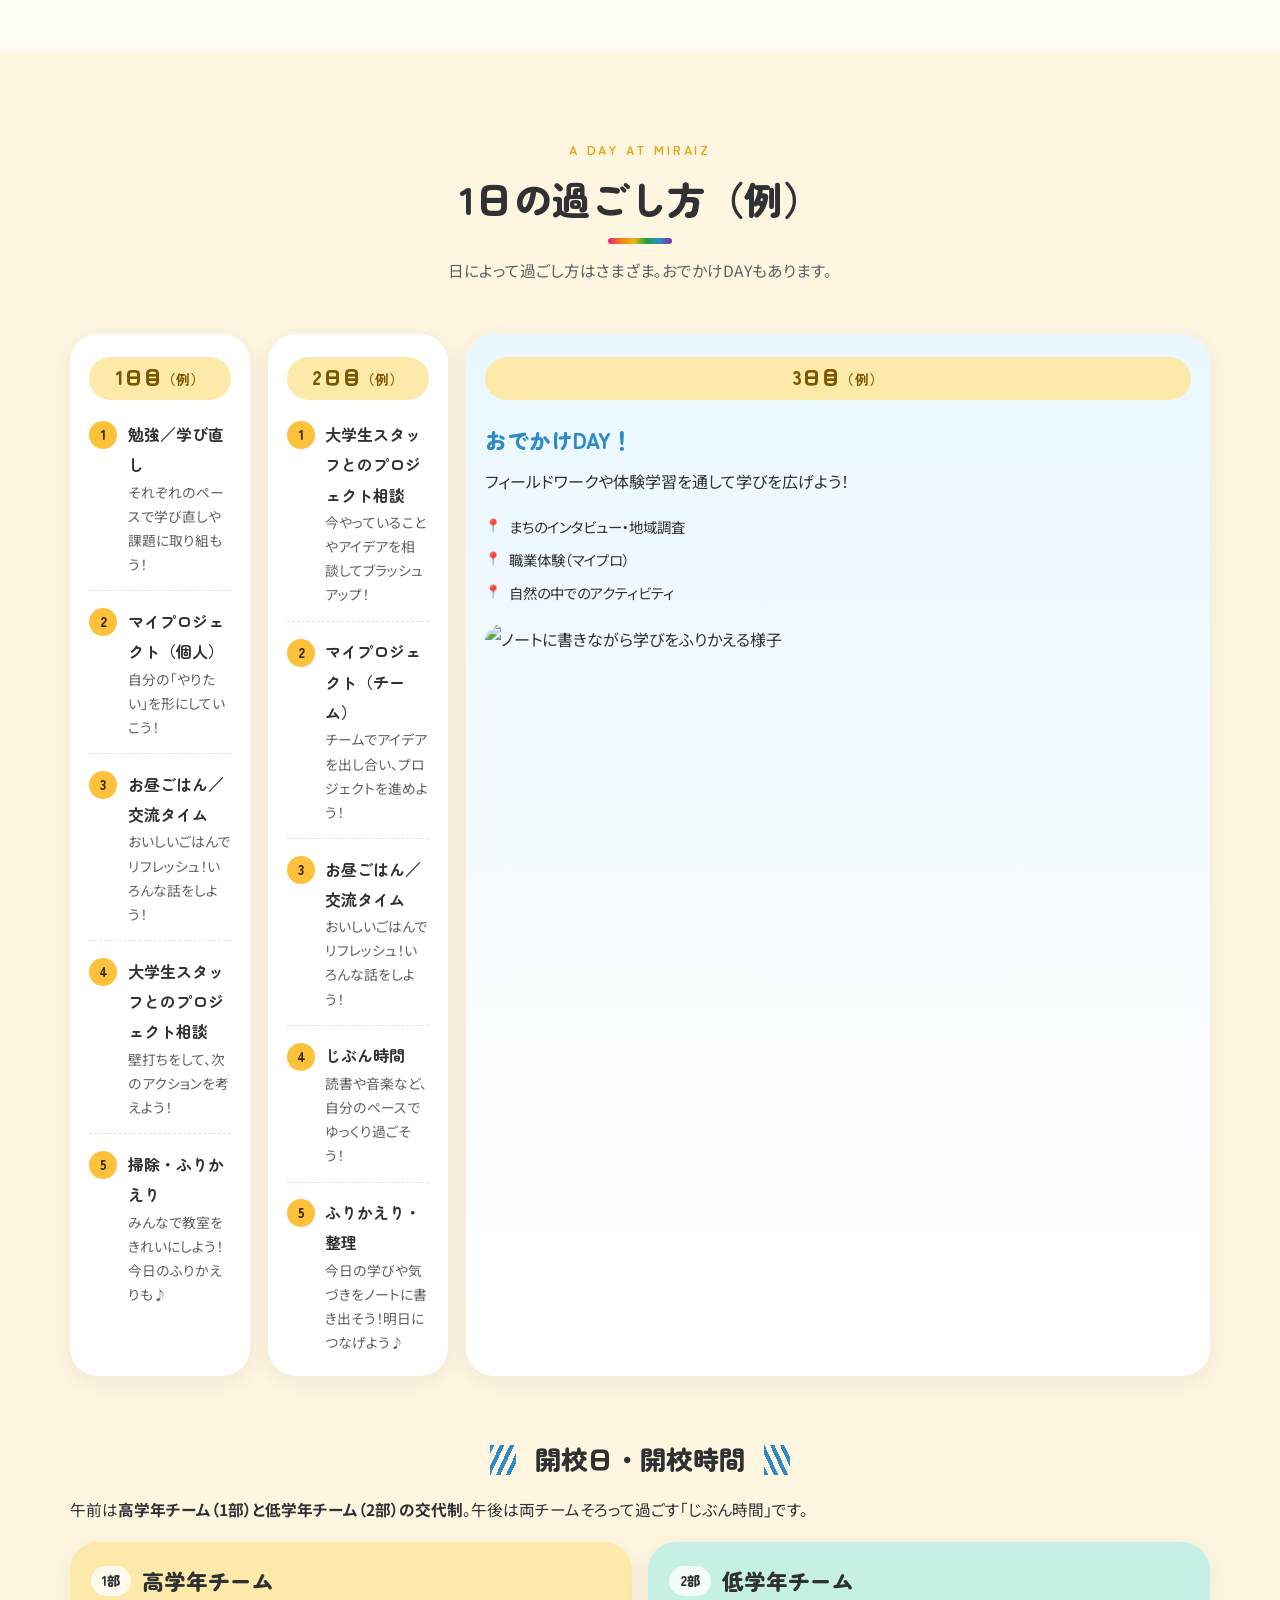
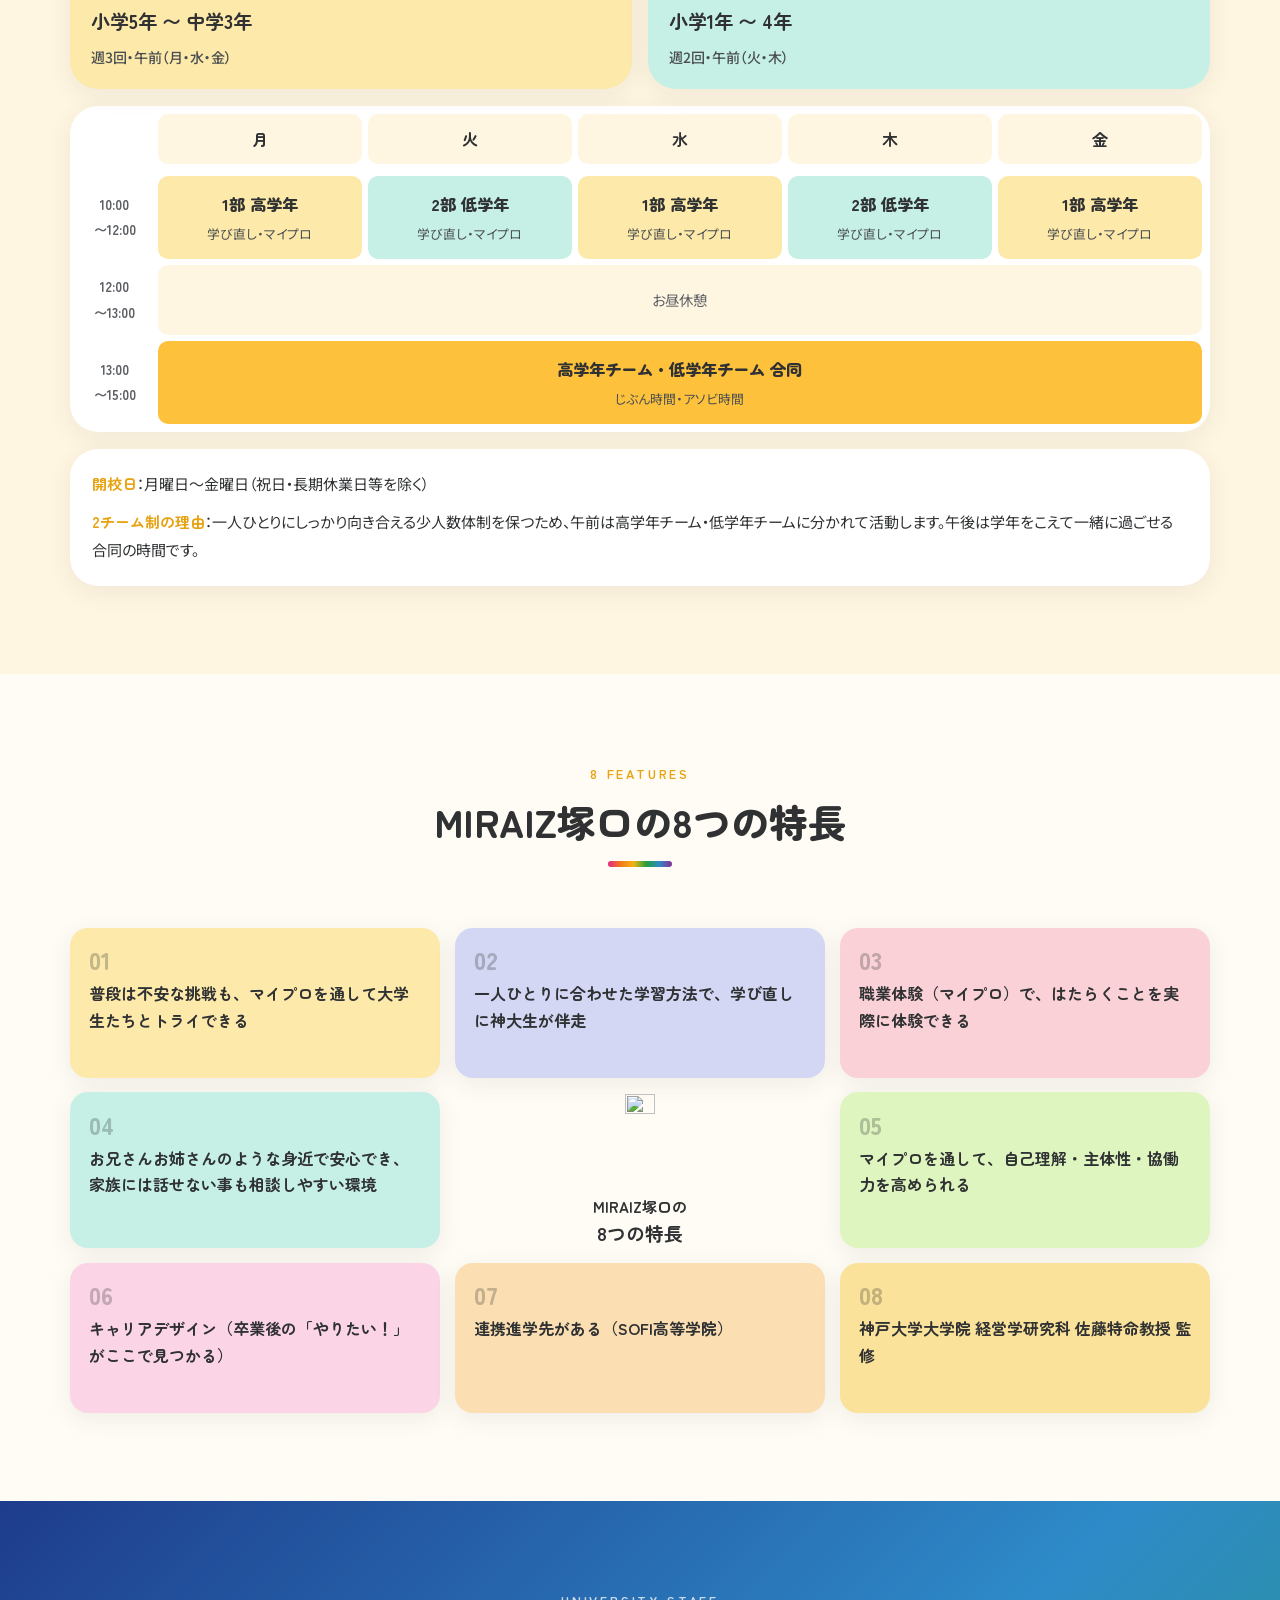
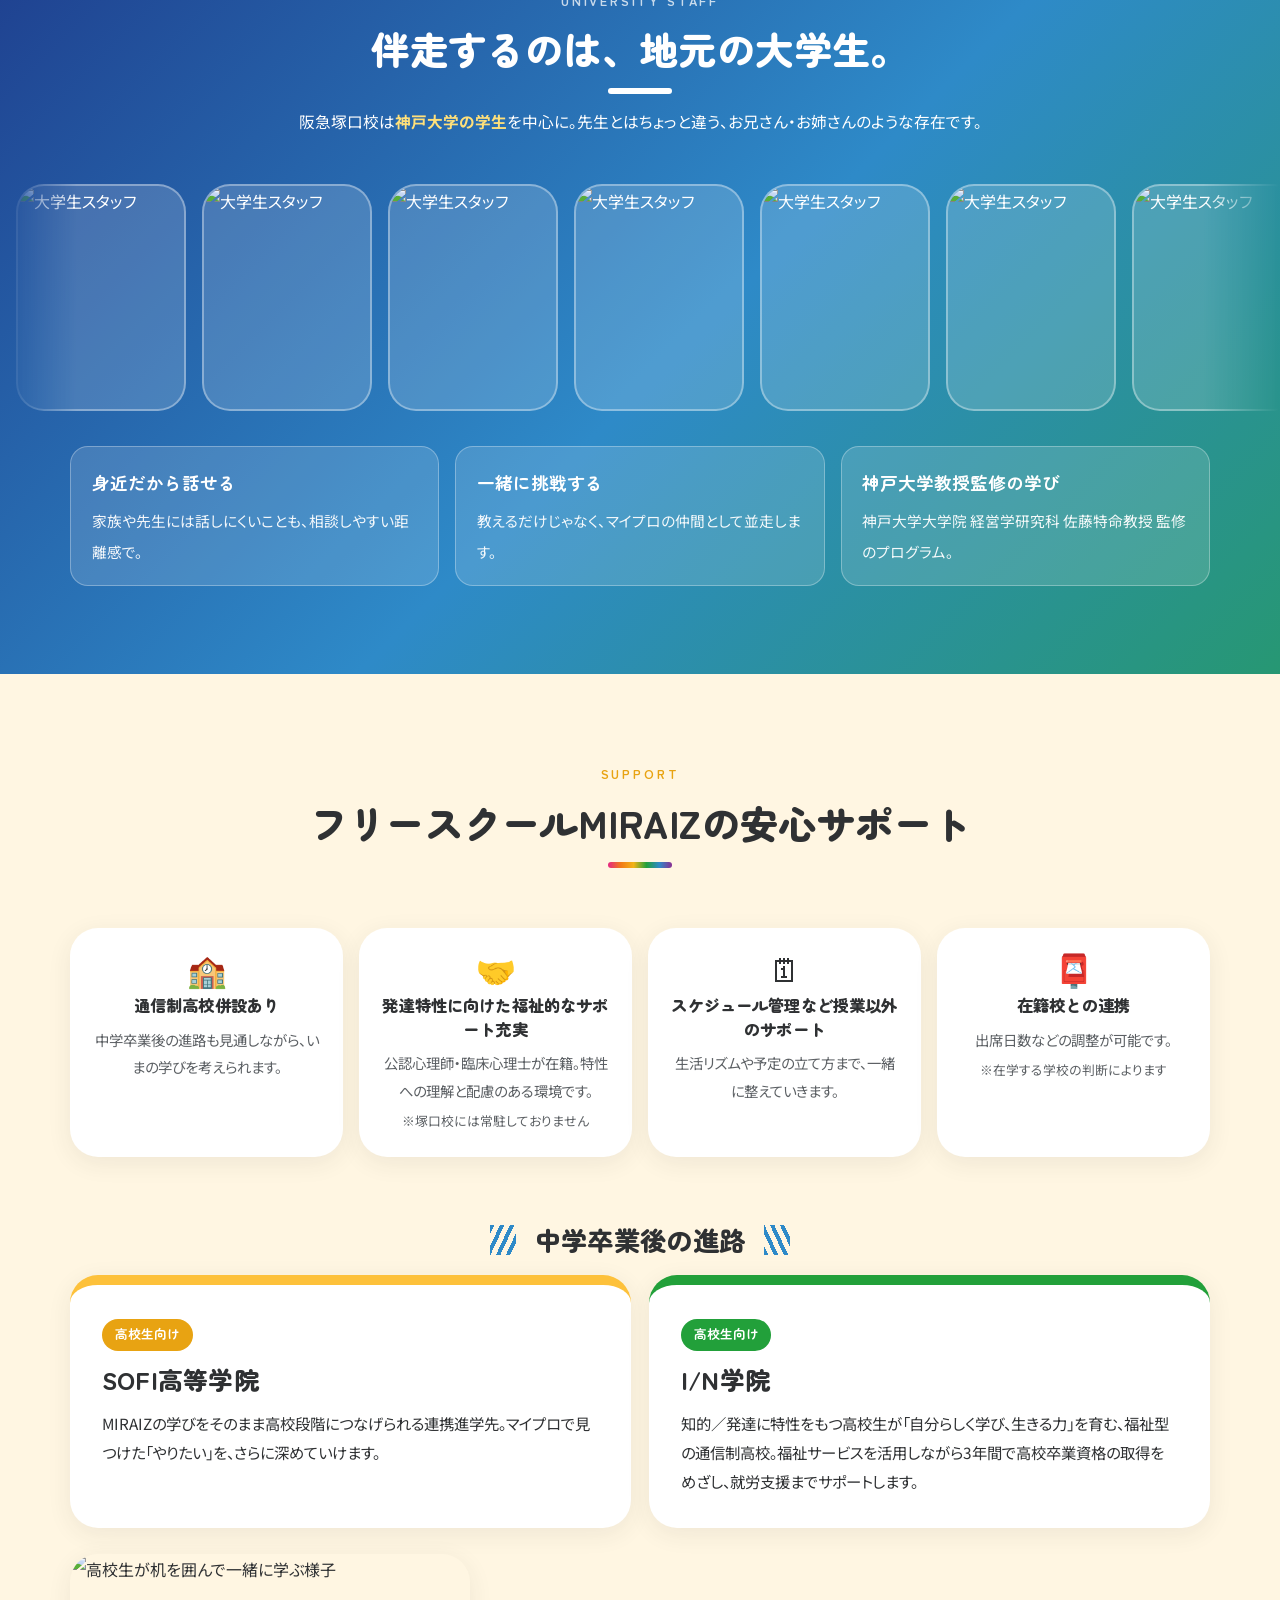
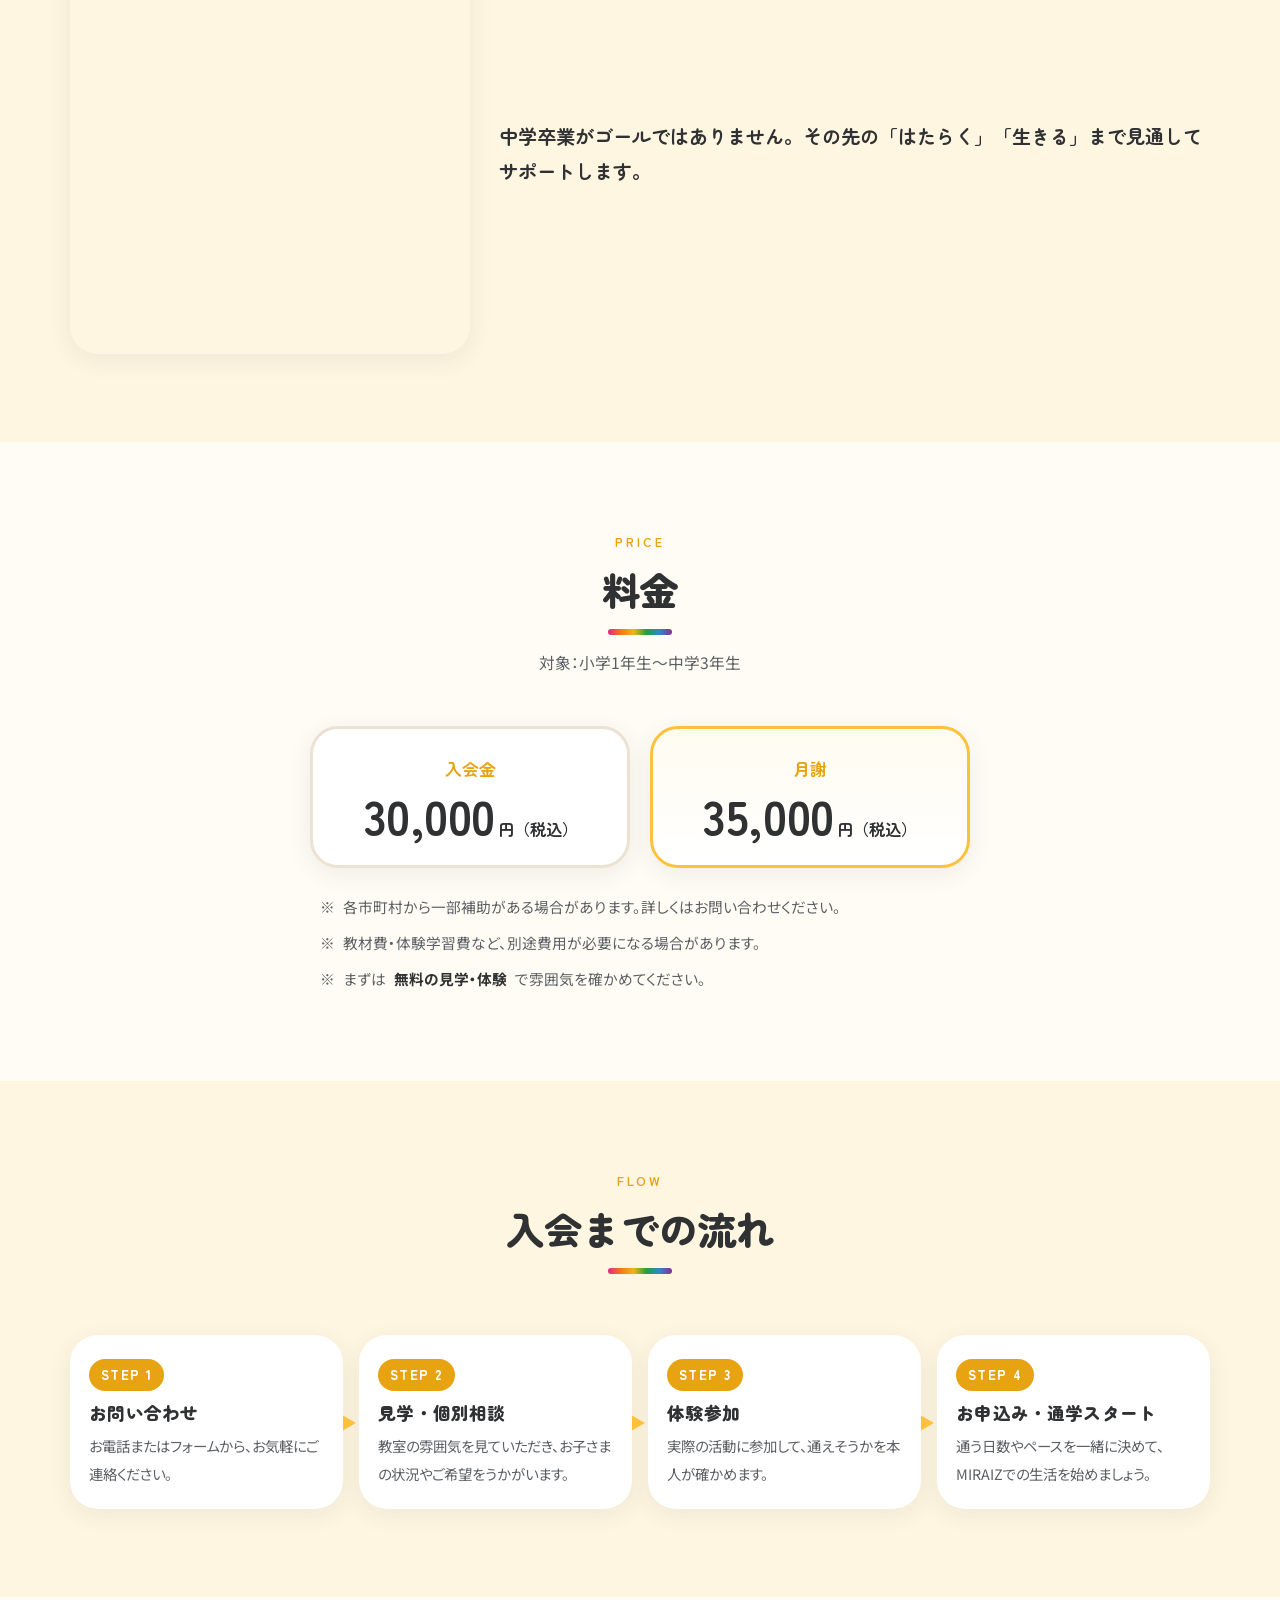
==== commit fa3f970d: "Send contact inquiries on site through Xserver PHP" ====
--- a/index.html
+++ b/index.html
@@ -48,7 +48,7 @@
       "logo": "https://miraiz.sofi-school.com/assets/img/logo-miraiz.png",
       "image": "https://miraiz.sofi-school.com/assets/img/og-image.jpg",
       "telephone": "+81-6-6415-6977",
-      "email": "miraiz.tsukaguchi.info@gmail.com",
+      "email": "contact@sofi-school.com",
       "address": {
         "@type": "PostalAddress",
         "addressCountry": "JP",
@@ -793,7 +793,7 @@
         <a class="contact__tel" href="tel:0664156977">06-6415-6977</a>
         <p class="contact__direct-note">受付：平日 10:00〜17:00<br>FAX：06-6415-6978</p>
         <p class="contact__direct-label contact__direct-label--mail">メールでのお問い合わせ</p>
-        <a class="contact__mail" href="mailto:miraiz.tsukaguchi.info@gmail.com">miraiz.tsukaguchi.info@gmail.com</a>
+        <a class="contact__mail" href="mailto:contact@sofi-school.com">contact@sofi-school.com</a>
         <hr>
         <ul class="contact__assure">
           <li>保護者さまだけのご相談も歓迎です</li>
@@ -808,10 +808,12 @@
         </p>
       </div>
 
-      <form class="contact__form" id="contact-form" data-endpoint="" novalidate>
+      <form class="contact__form" id="contact-form" action="/contact.php" method="post" data-endpoint="/contact.php" novalidate>
+        <noscript><p>フォームの送信にはJavaScriptを有効にしてください。お電話でもお問い合わせいただけます。</p></noscript>
+        <div hidden aria-hidden="true"><label>この項目は入力しないでください<input type="text" name="website" tabindex="-1" autocomplete="off"></label></div>
         <p class="form-row">
           <label for="f-name">お名前 <span class="req">必須</span></label>
-          <input type="text" id="f-name" name="name" required autocomplete="name" placeholder="山田 太郎">
+          <input type="text" id="f-name" name="name" required maxlength="100" autocomplete="name" placeholder="山田 太郎">
         </p>
         <p class="form-row">
           <label for="f-role">ご記入者 <span class="req">必須</span></label>
@@ -835,11 +837,11 @@
         </p>
         <p class="form-row">
           <label for="f-tel">電話番号 <span class="req">必須</span></label>
-          <input type="tel" id="f-tel" name="tel" required autocomplete="tel" inputmode="tel" placeholder="06-1234-5678">
+          <input type="tel" id="f-tel" name="tel" required maxlength="30" autocomplete="tel" inputmode="tel" placeholder="06-1234-5678">
         </p>
         <p class="form-row">
           <label for="f-email">メールアドレス</label>
-          <input type="email" id="f-email" name="email" autocomplete="email" placeholder="example@mail.com">
+          <input type="email" id="f-email" name="email" maxlength="254" autocomplete="email" placeholder="example@mail.com">
         </p>
         <fieldset class="form-row form-row--full">
           <legend>ご希望の内容 <span class="req">必須</span></legend>
@@ -852,9 +854,10 @@
         </fieldset>
         <p class="form-row form-row--full">
           <label for="f-message">ご相談内容・ご質問</label>
-          <textarea id="f-message" name="message" rows="5" placeholder="お子さまの状況やご不安な点など、書ける範囲でお知らせください。"></textarea>
+          <textarea id="f-message" name="message" rows="5" maxlength="5000" placeholder="お子さまの状況やご不安な点など、書ける範囲でお知らせください。"></textarea>
         </p>
         <p class="form-row form-row--full form-agree">
+          <span>ご入力いただいた情報は、お問い合わせへの対応・ご連絡に使用します。</span>
           <label><input type="checkbox" id="f-agree" name="agree" required> <span>個人情報の取り扱いに同意します <span class="req">必須</span></span></label>
         </p>
         <p class="form-submit">
@@ -922,7 +925,7 @@
     <div class="footer__info">
       <p class="footer__co">SOFI株式会社</p>
       <p>フリースクール MIRAIZ 阪急塚口校<br>〒661-0012 兵庫県尼崎市南塚口町1丁目12-8 サウサービル401</p>
-      <p><a href="tel:0664156977">TEL 06-6415-6977</a><br>FAX 06-6415-6978<br><a href="mailto:miraiz.tsukaguchi.info@gmail.com">miraiz.tsukaguchi.info@gmail.com</a></p>
+      <p><a href="tel:0664156977">TEL 06-6415-6977</a><br>FAX 06-6415-6978<br><a href="mailto:contact@sofi-school.com">contact@sofi-school.com</a></p>
     </div>
   </div>
   <p class="footer__copy">&copy; SOFI Inc. All rights reserved.</p>
@@ -934,7 +937,7 @@
   <a class="cta-bar__btn" href="#contact">見学・体験を申し込む</a>
 </div>
 
-<script src="assets/js/main.js" defer></script>
+<script src="assets/js/main.js?v=20261119-contact" defer></script>
 <script src="assets/js/news.js?v=20261119" defer></script>
 </body>
 </html>
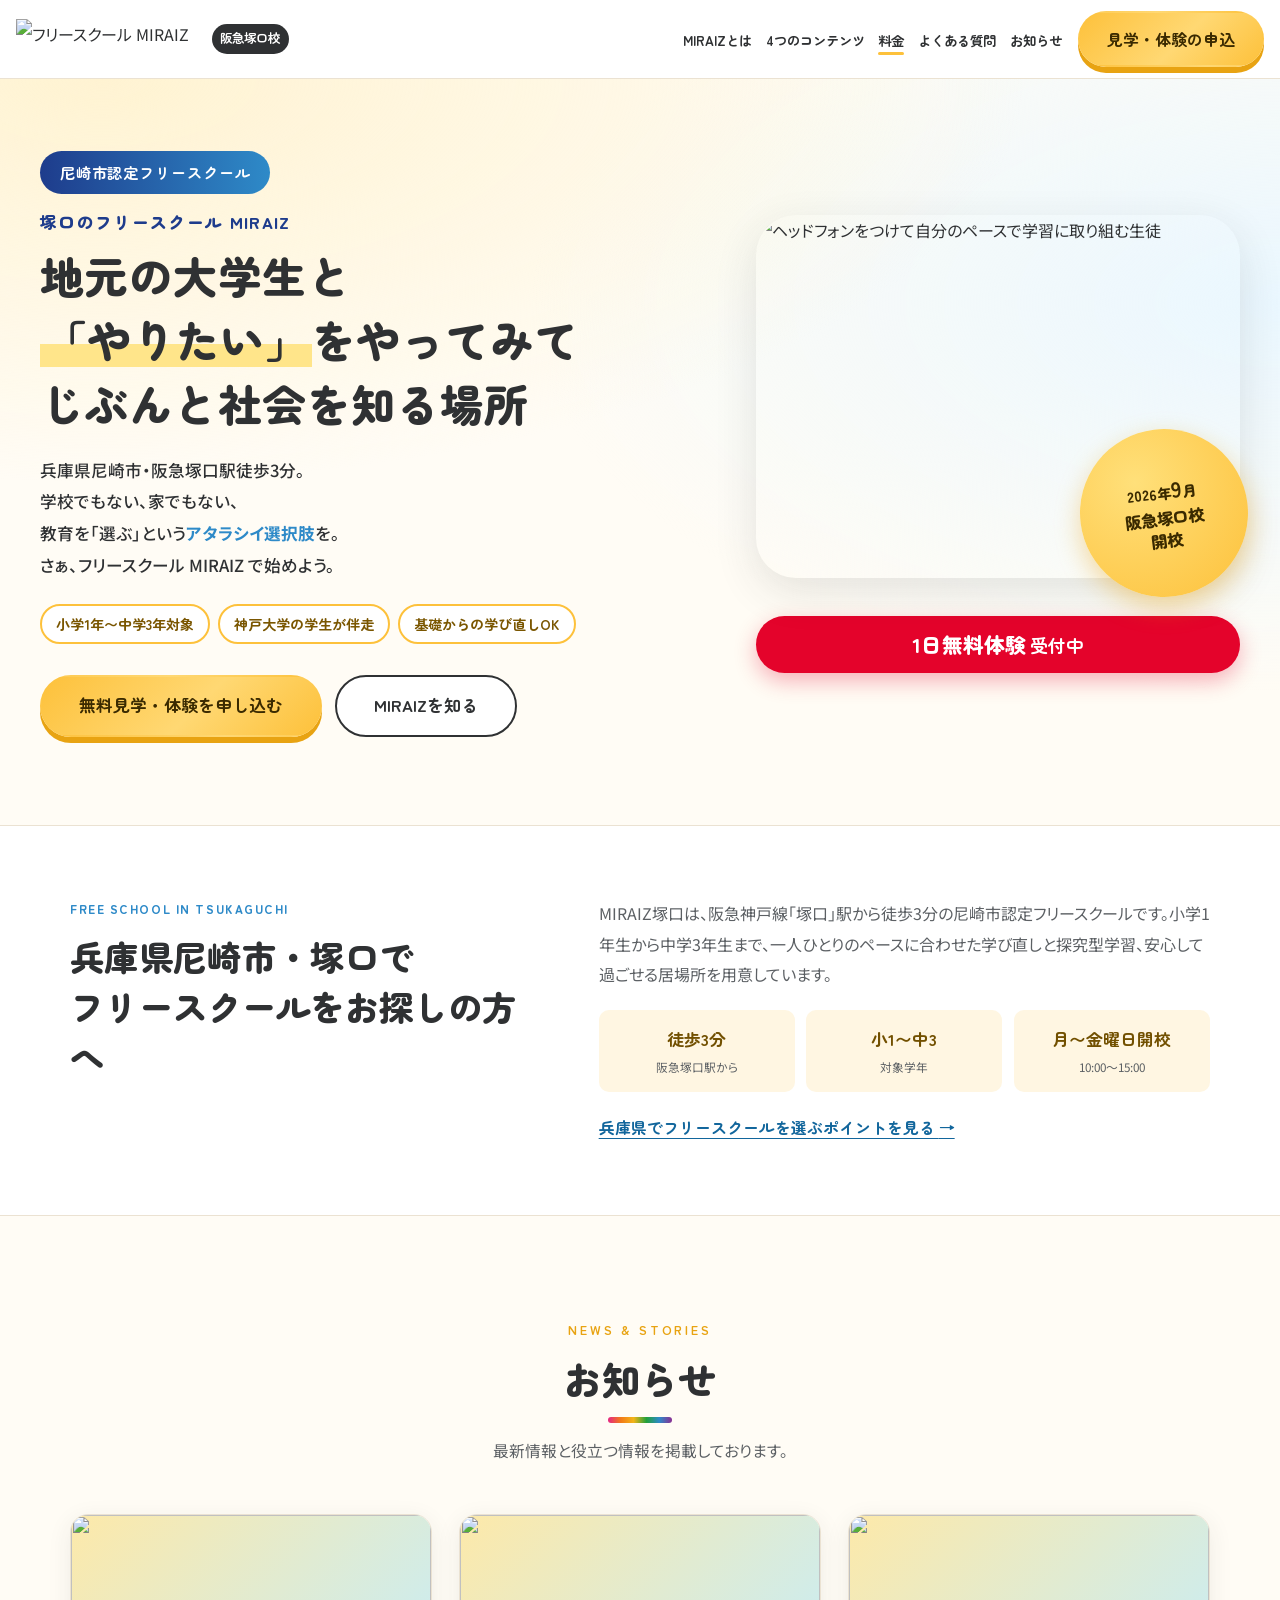
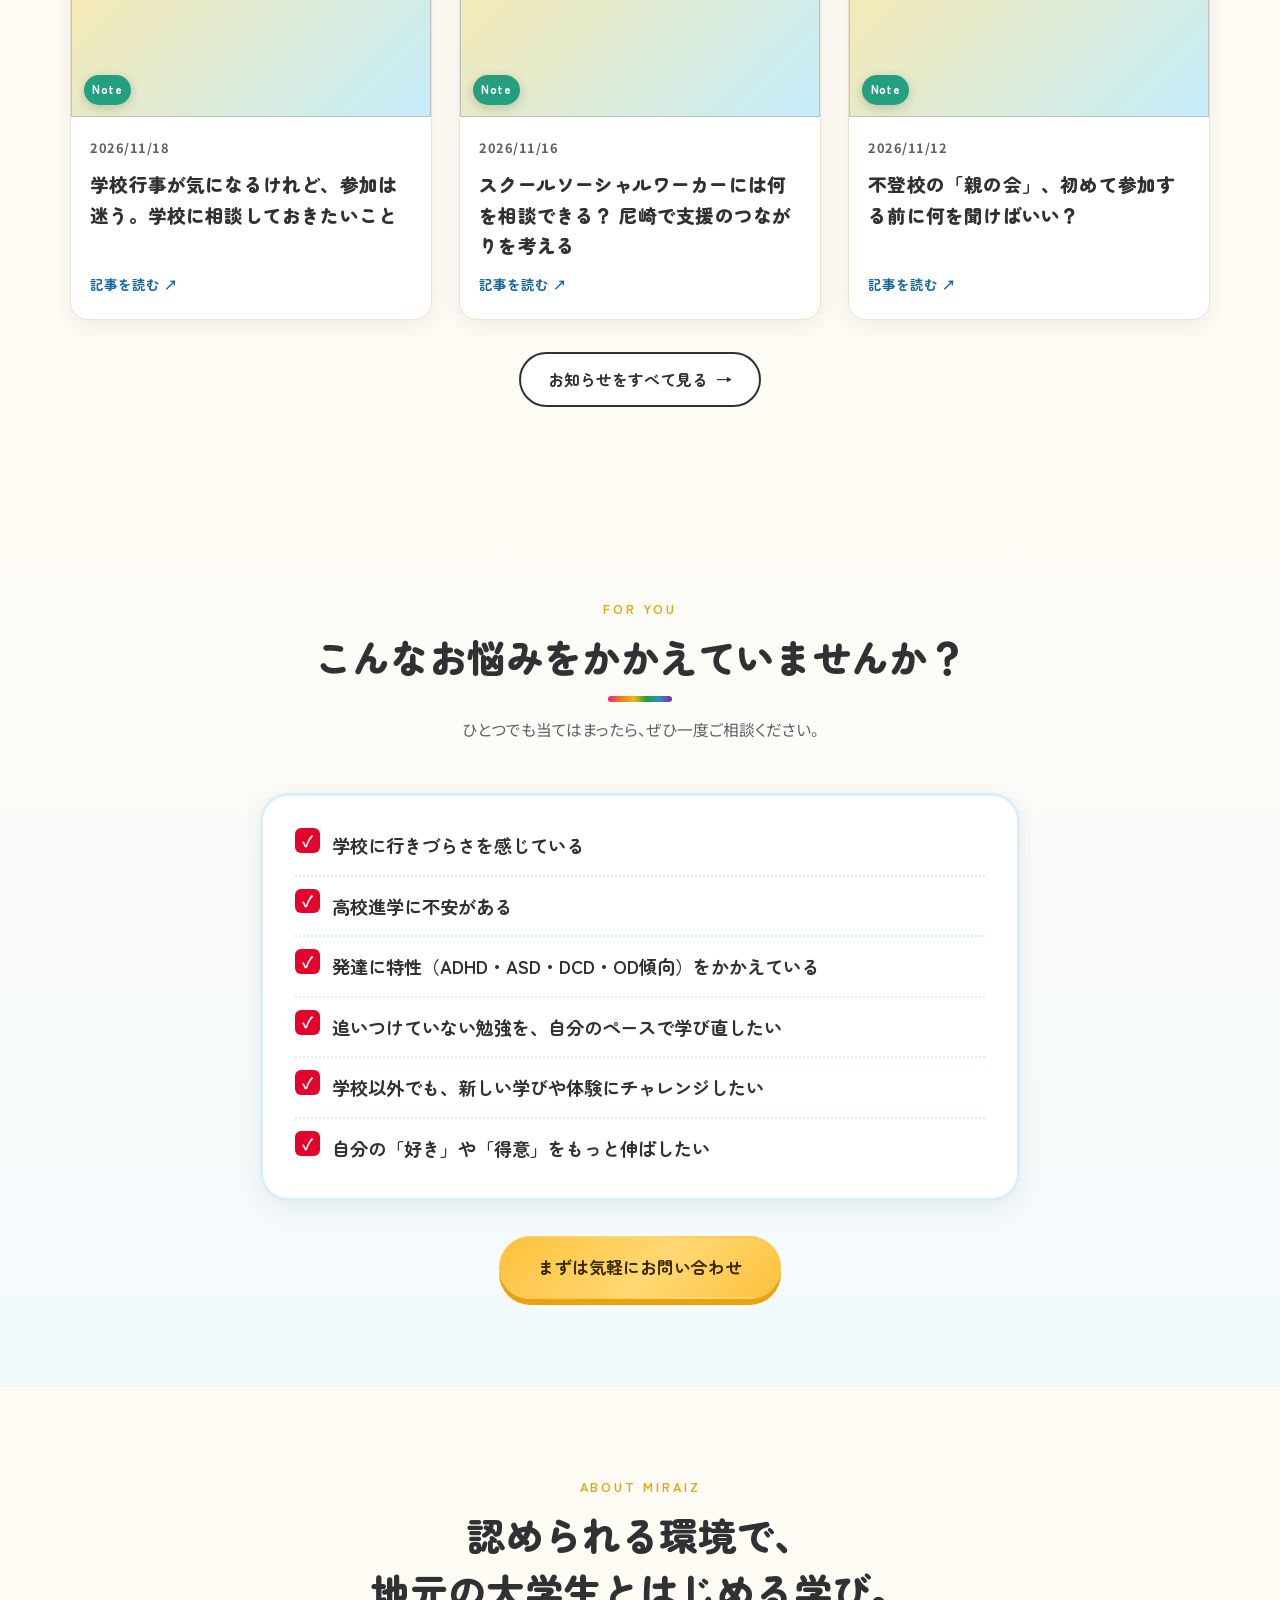
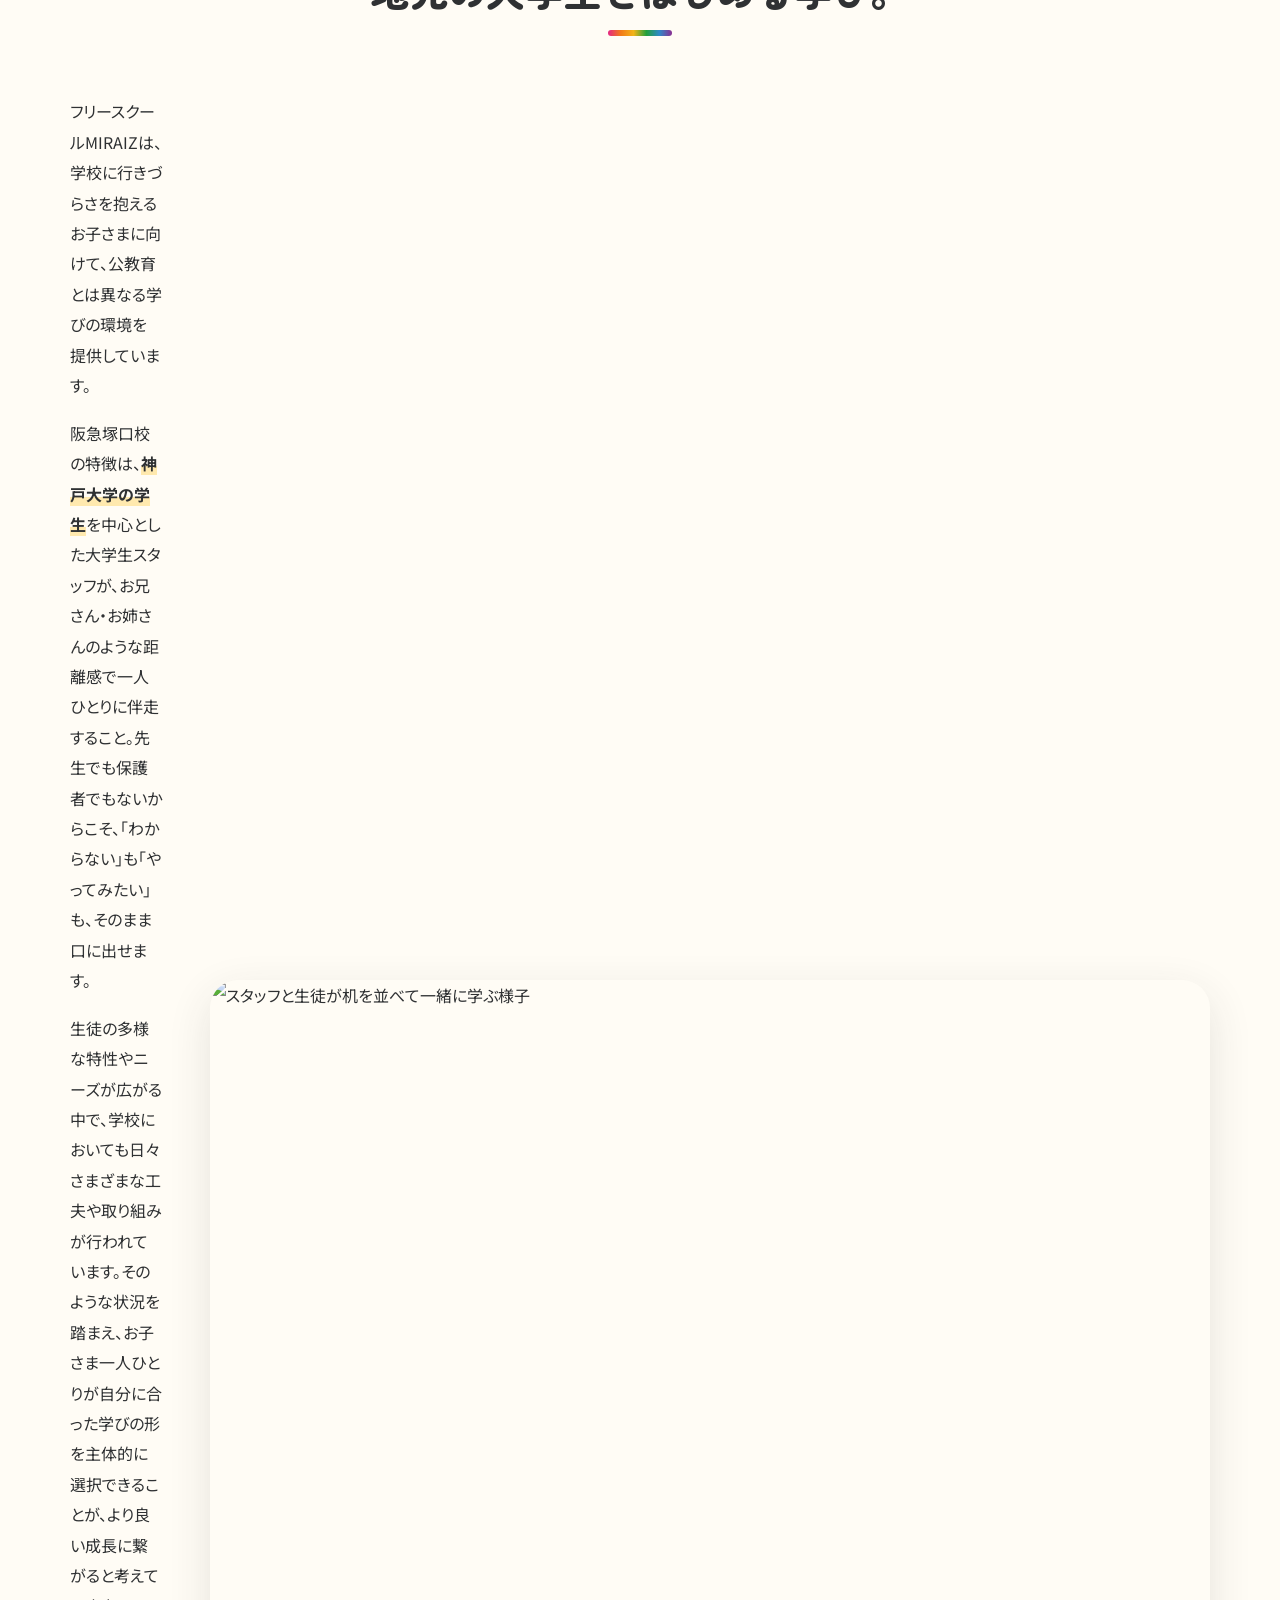
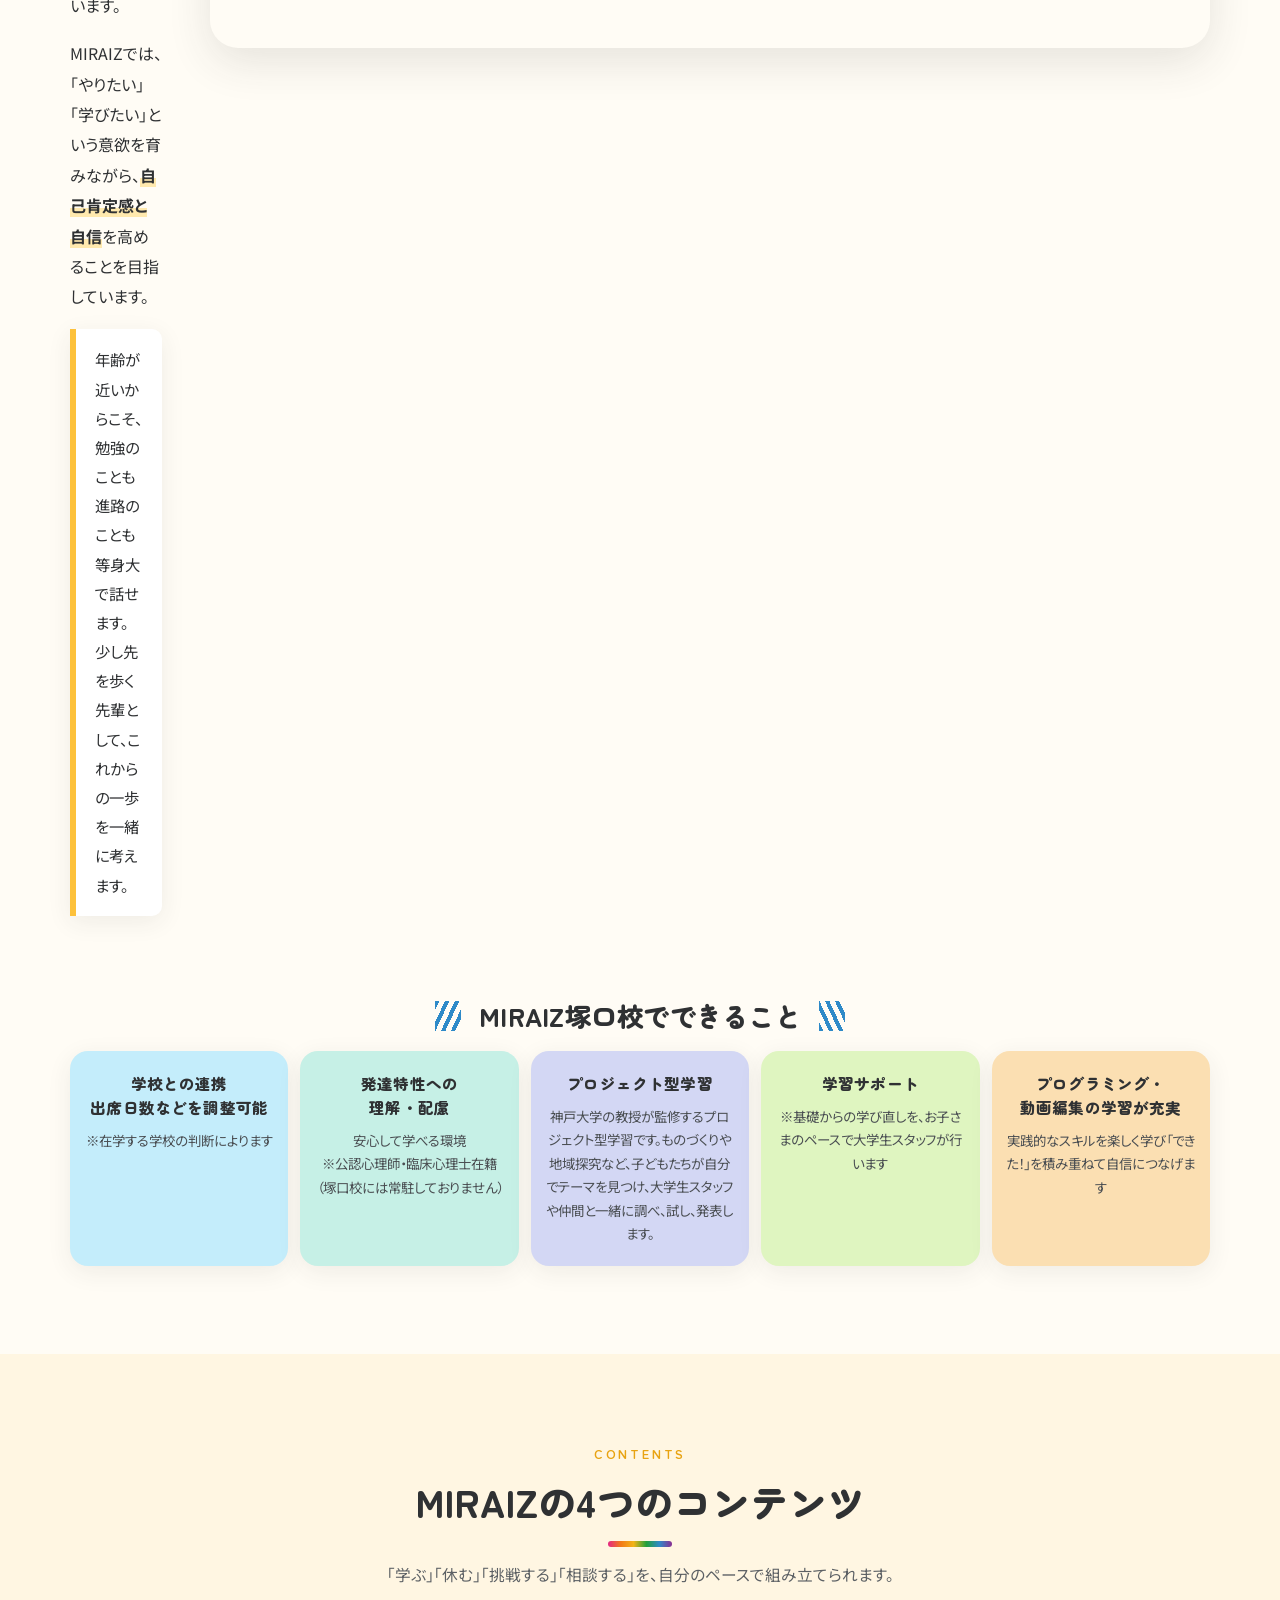
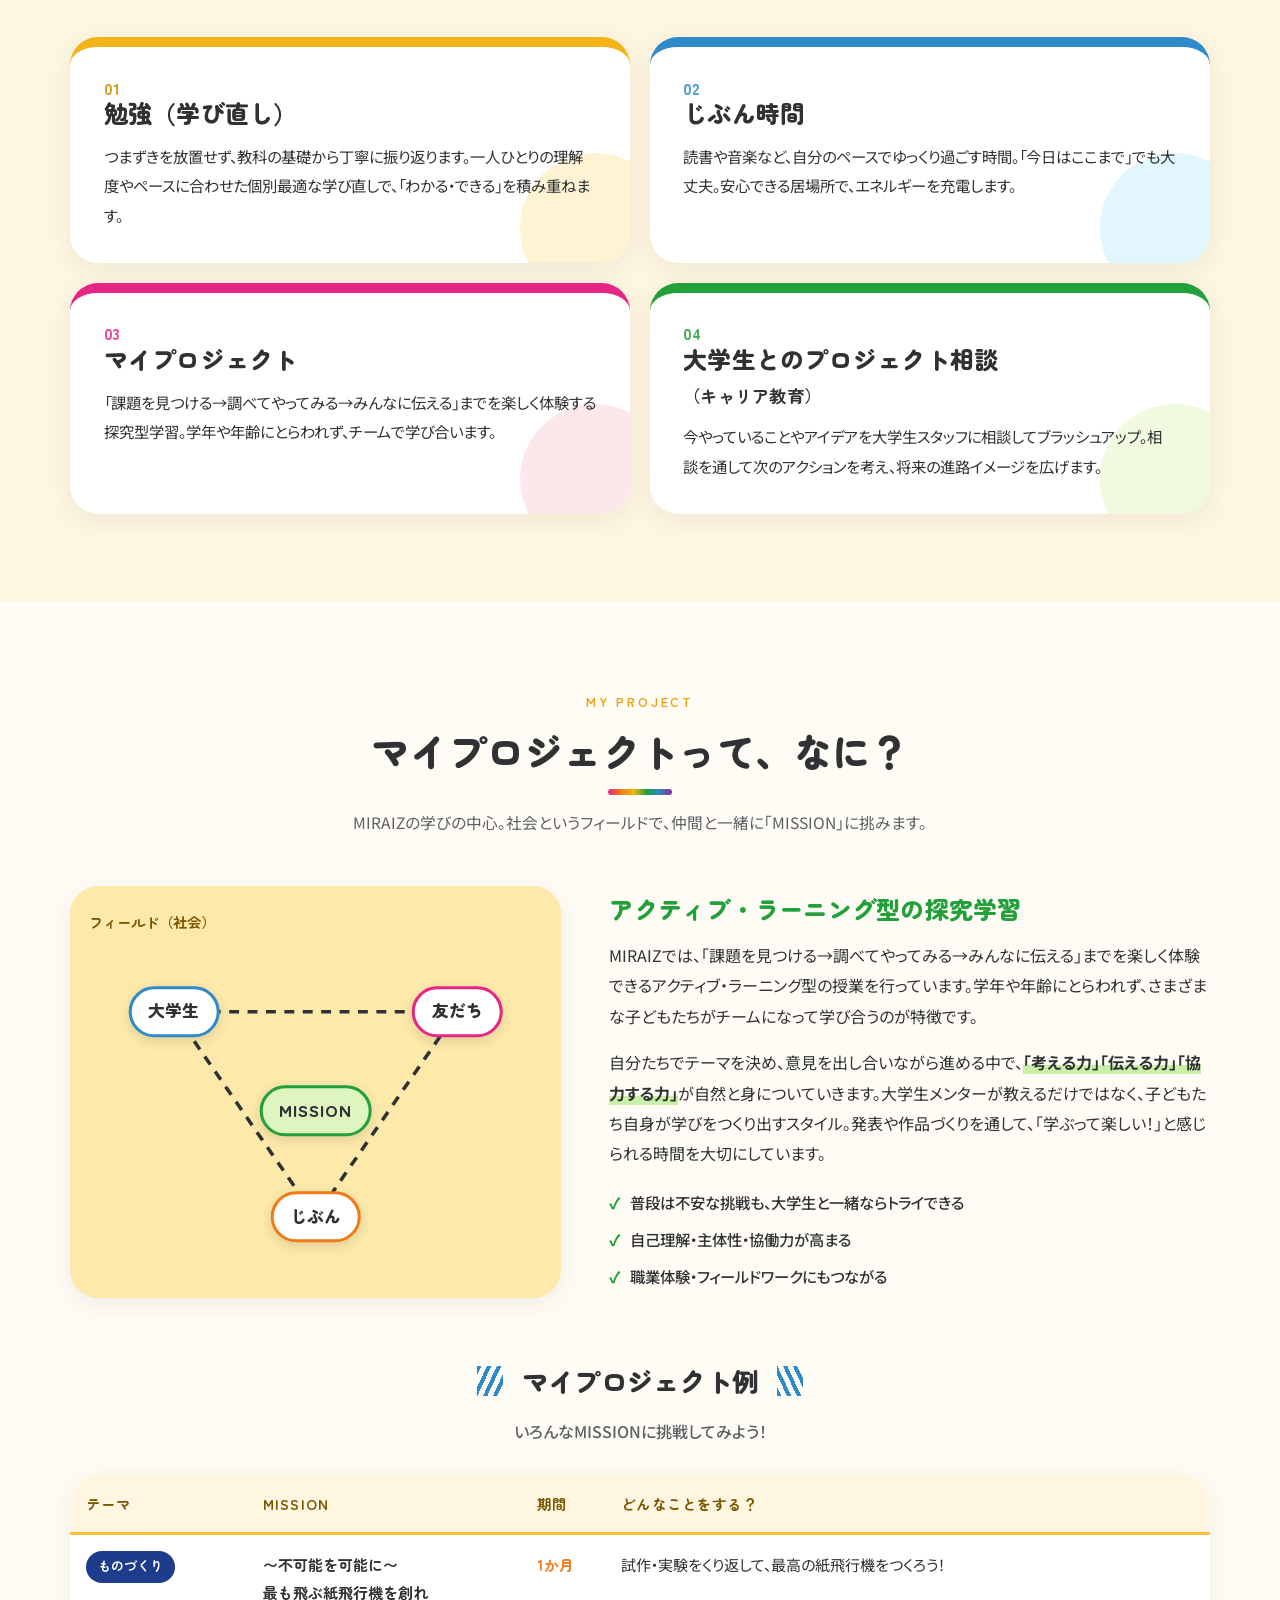
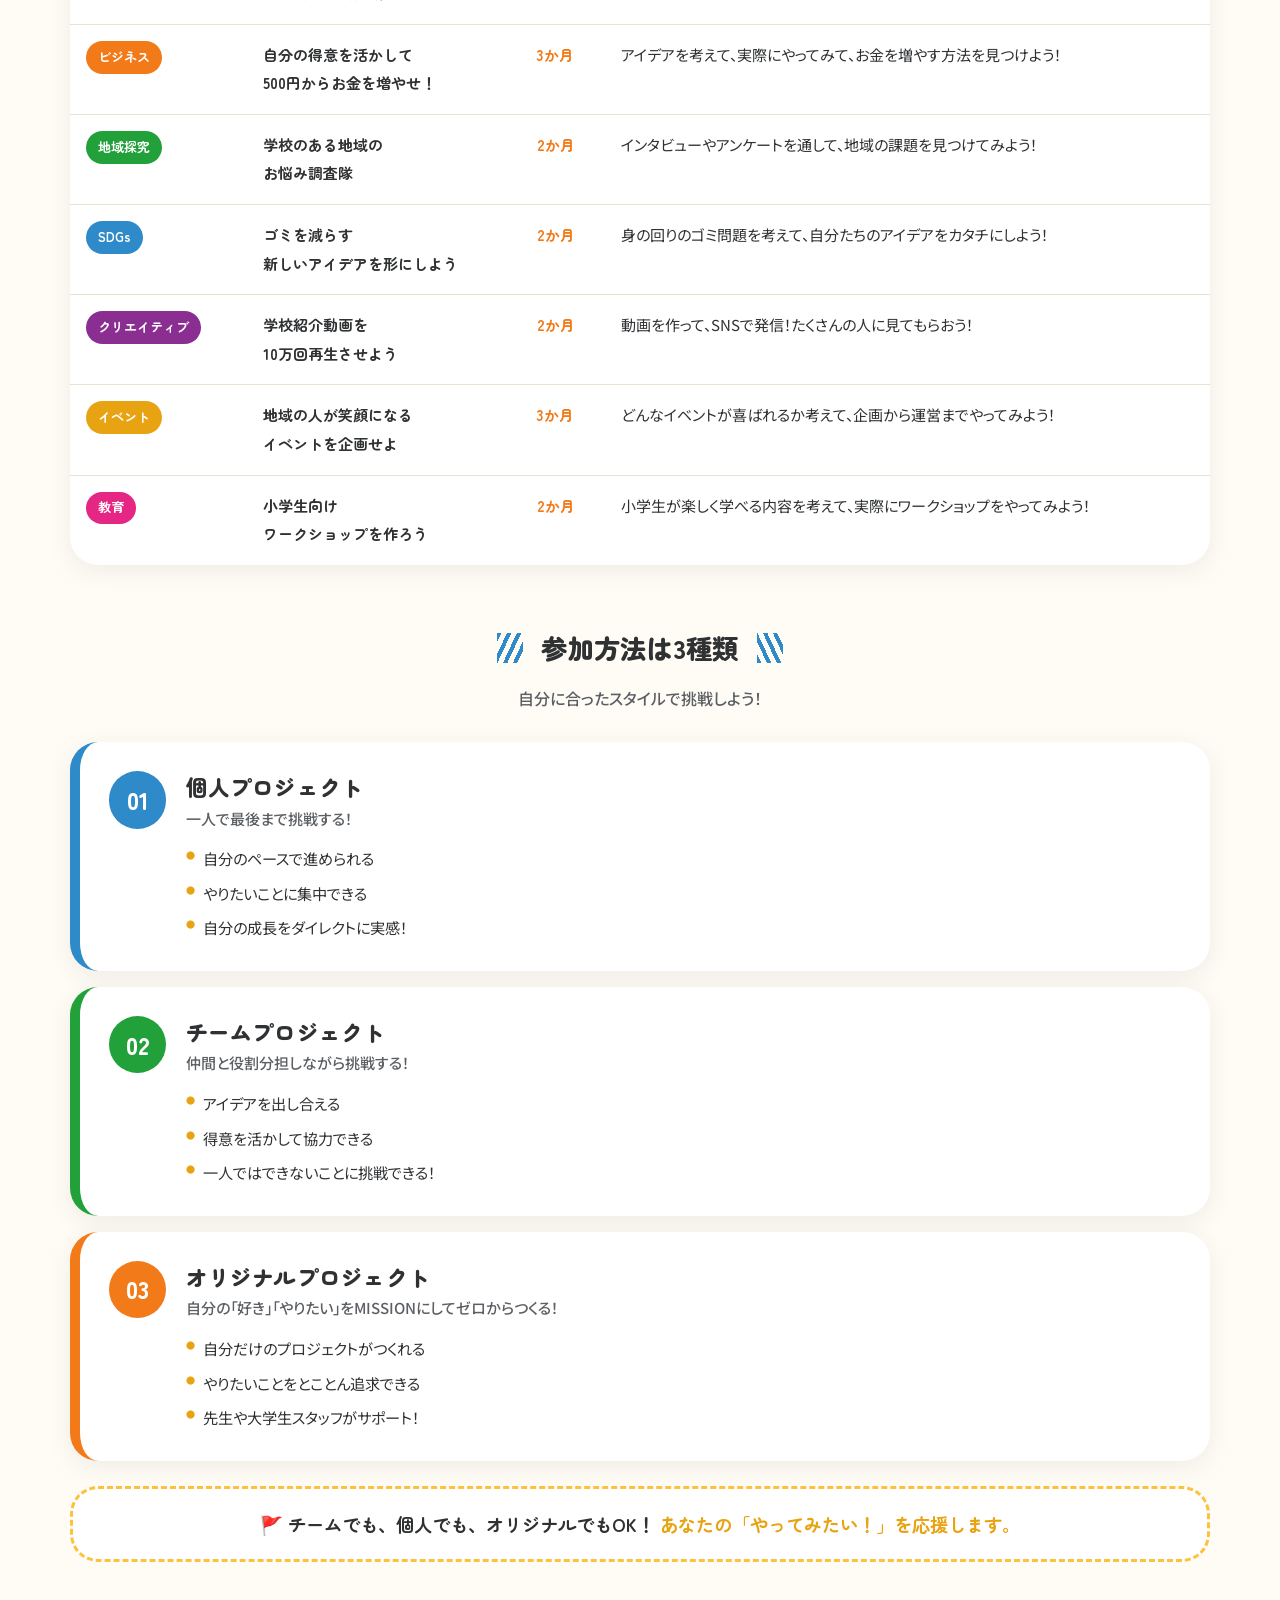
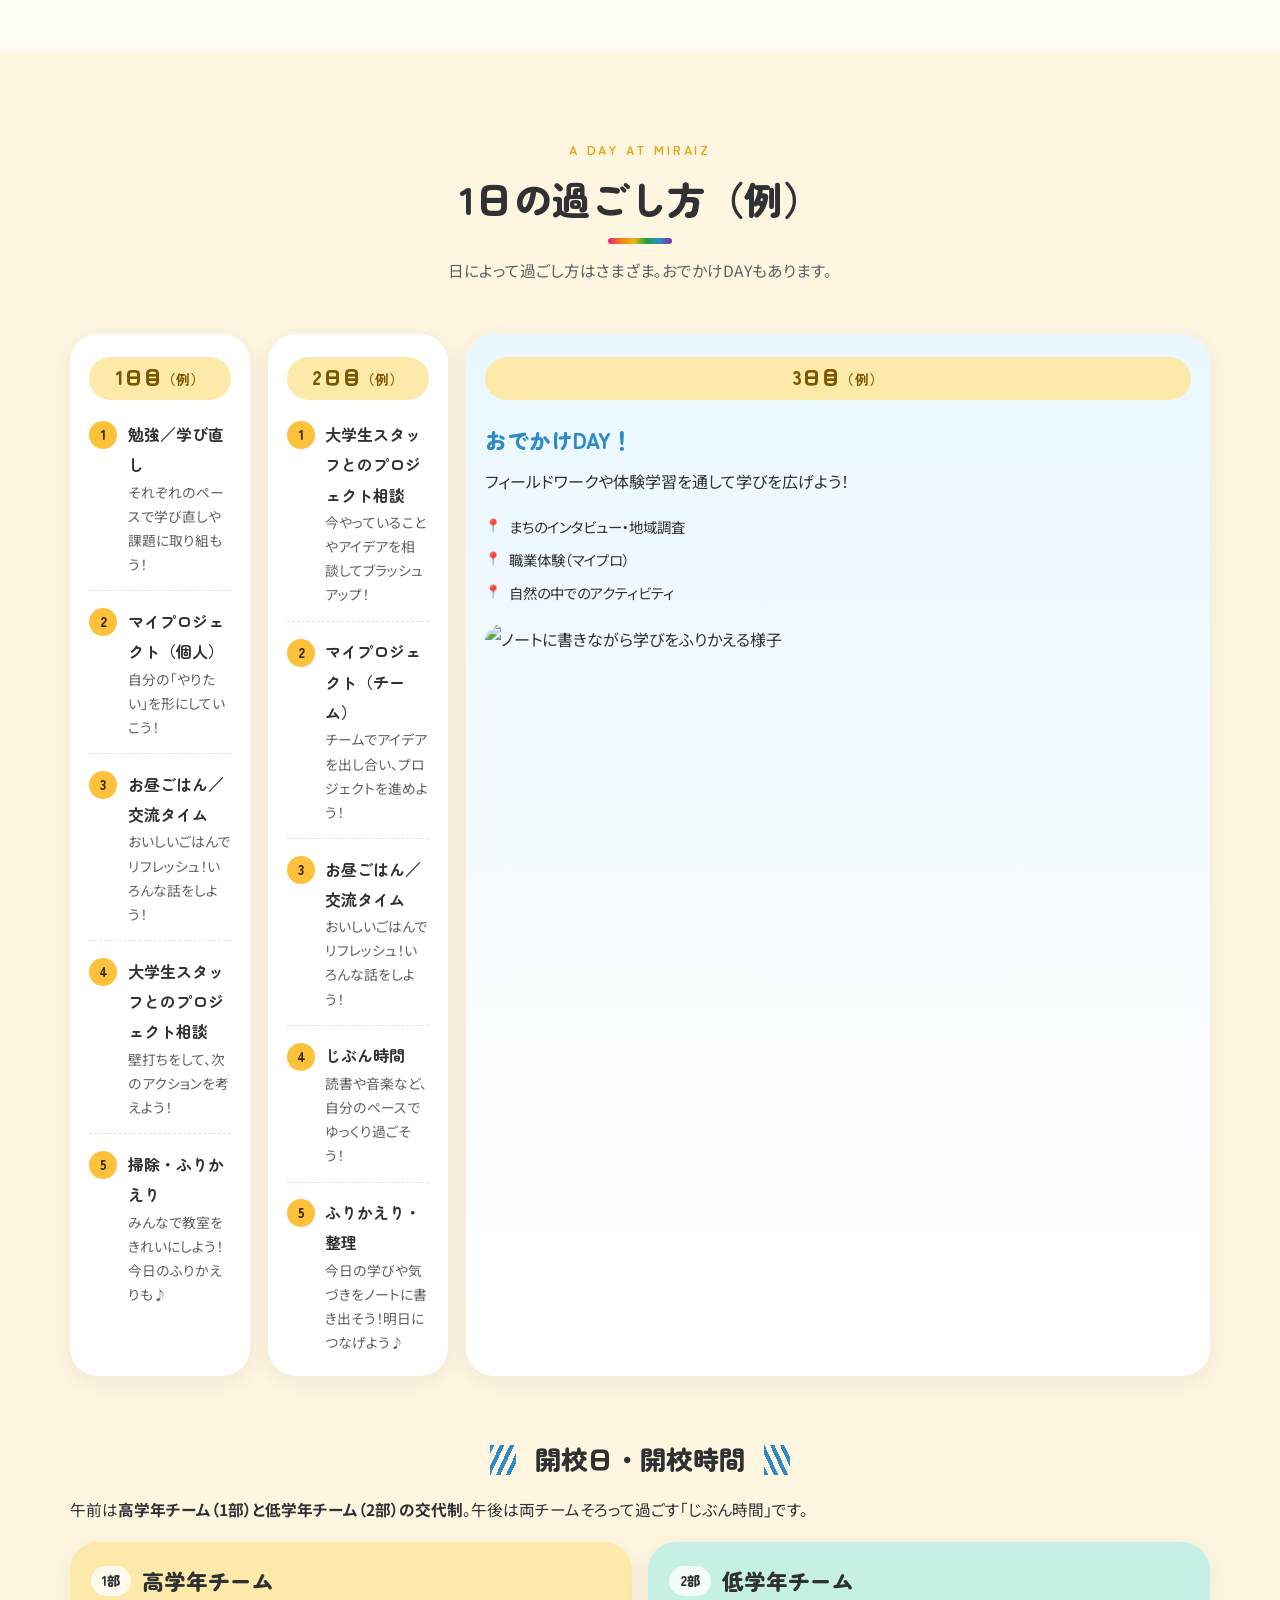
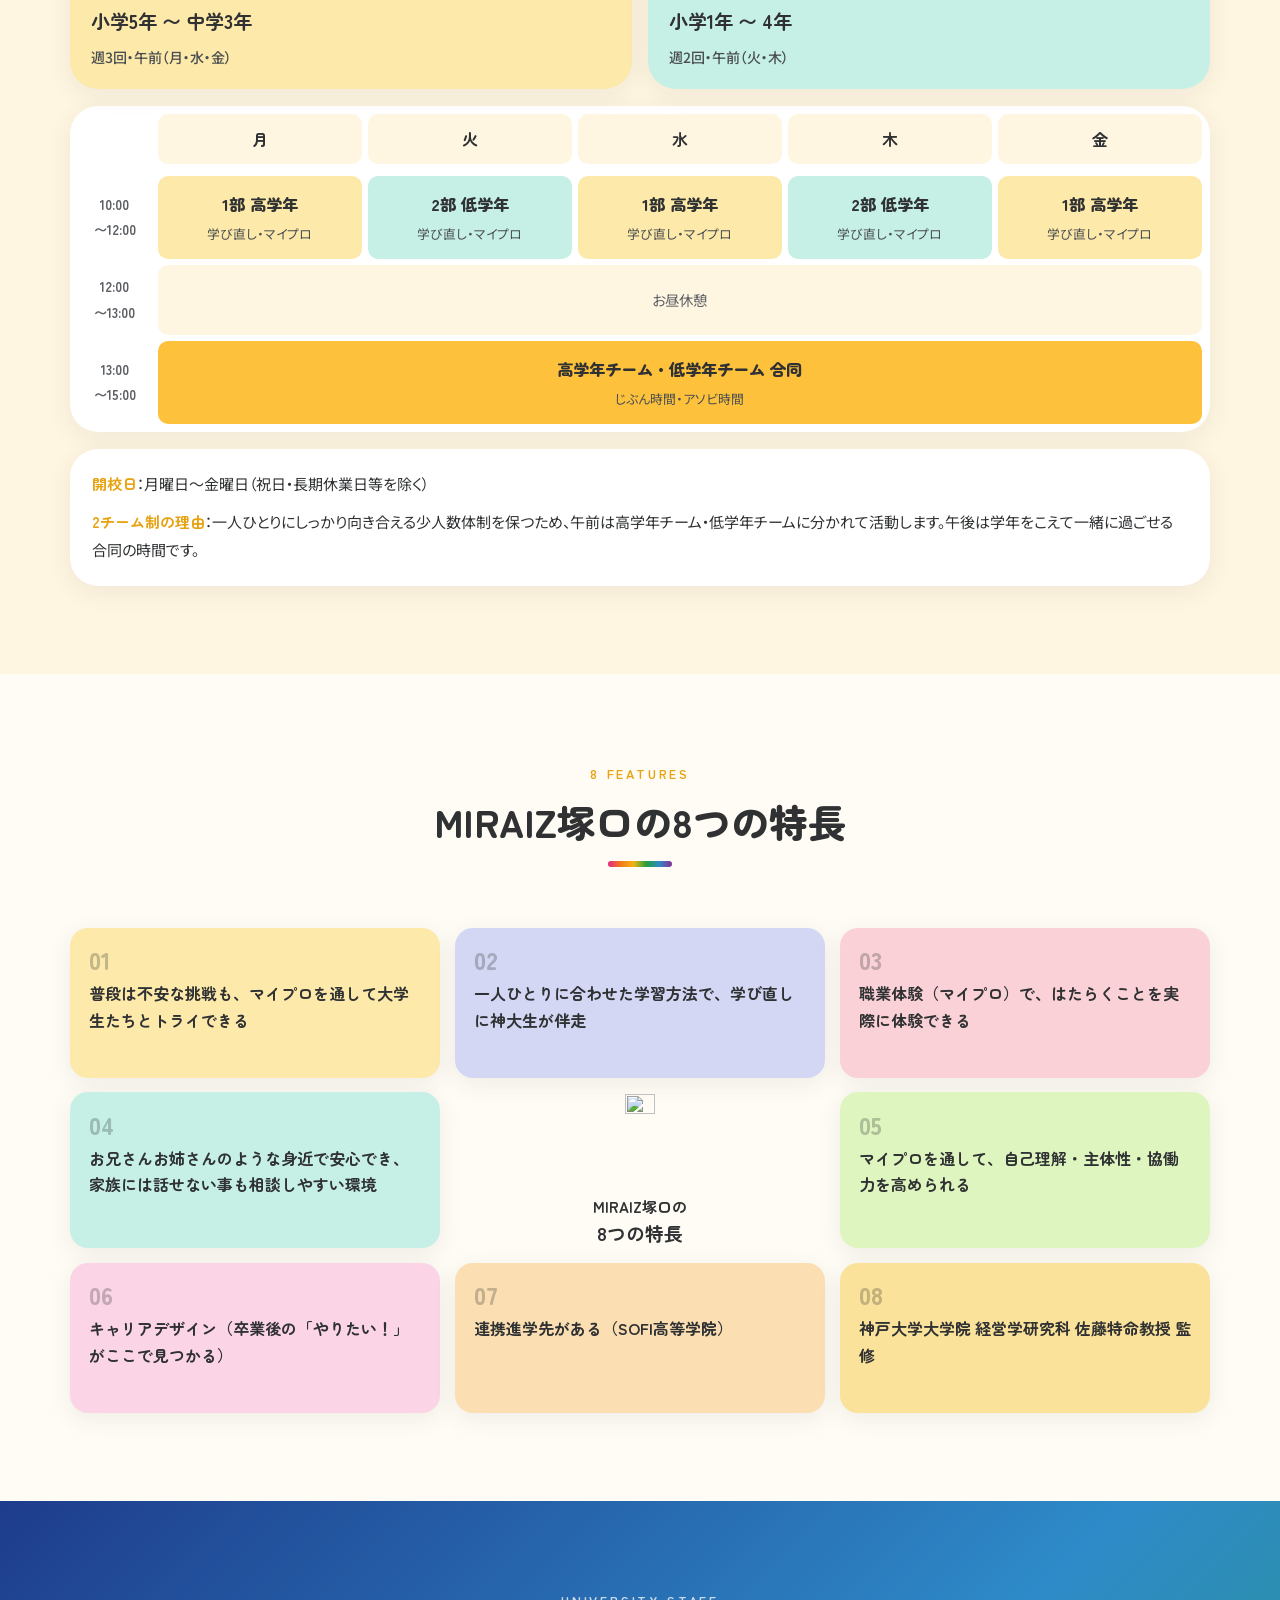
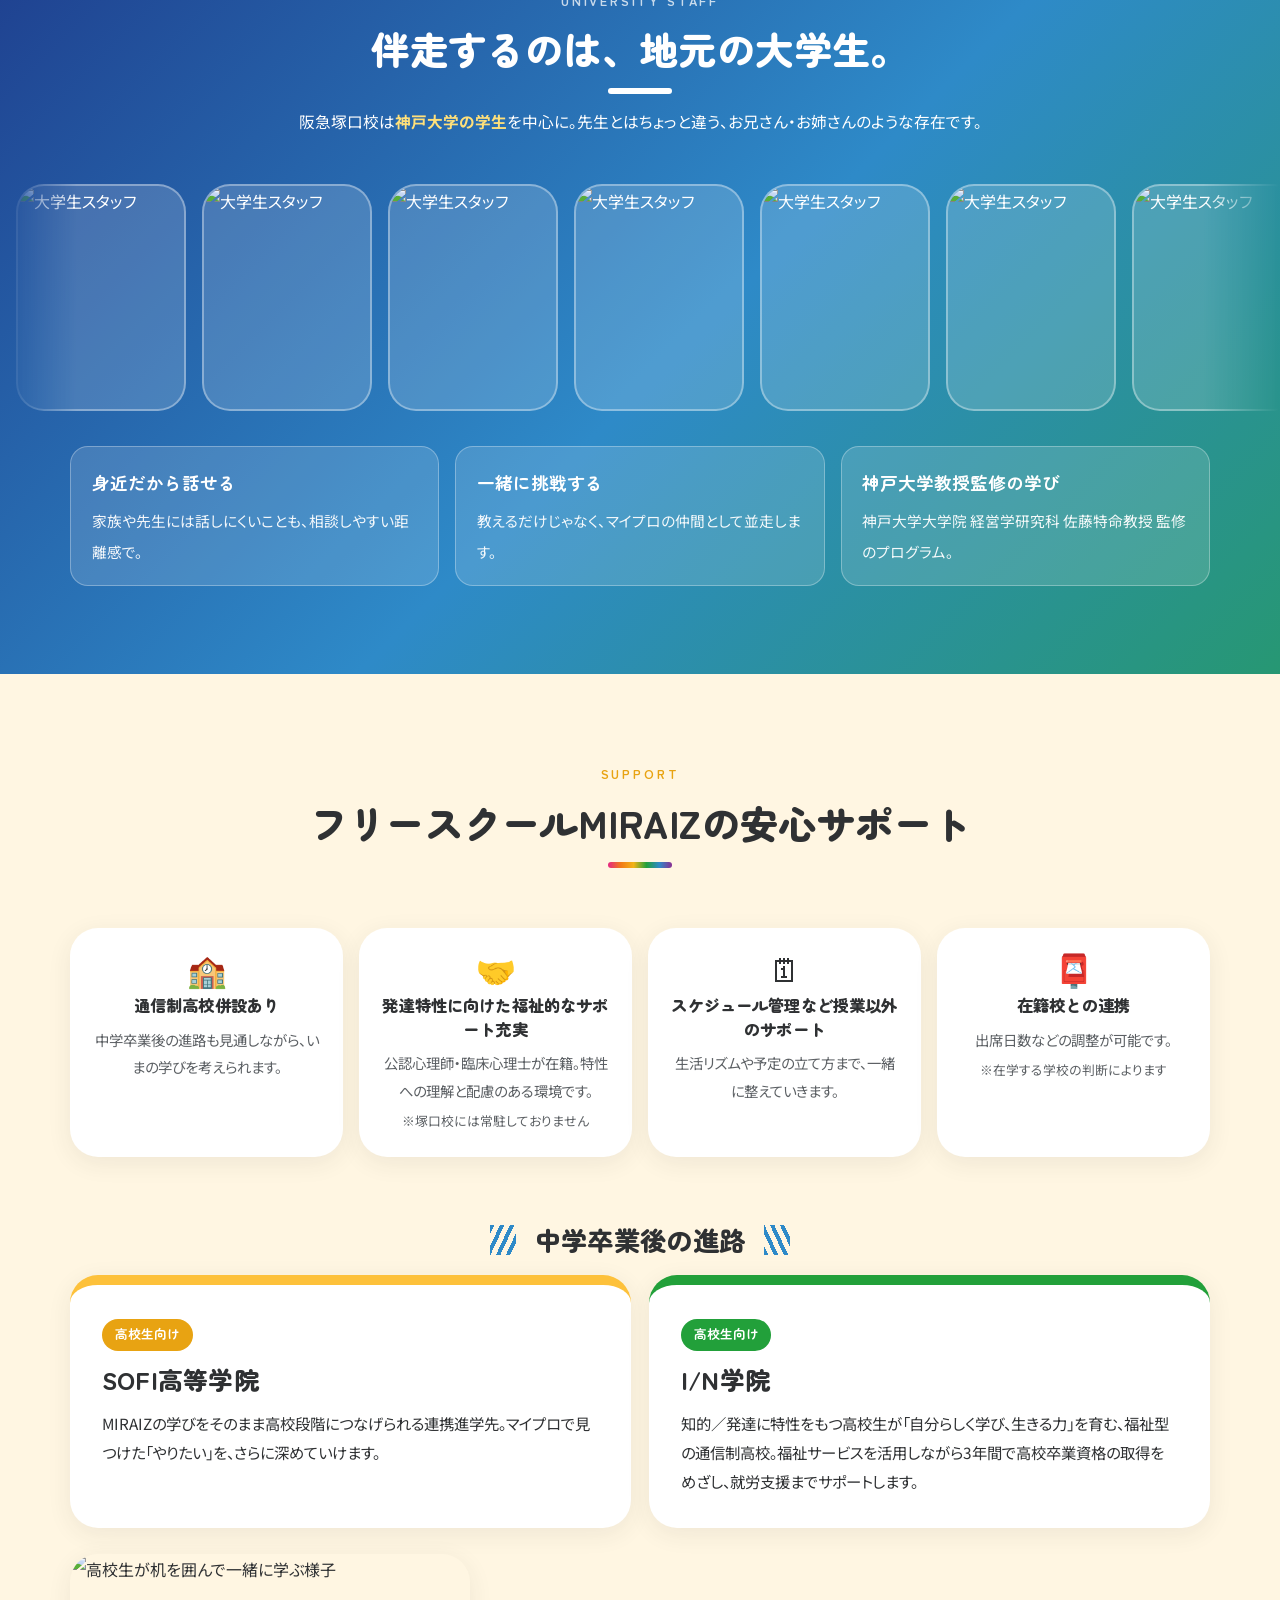
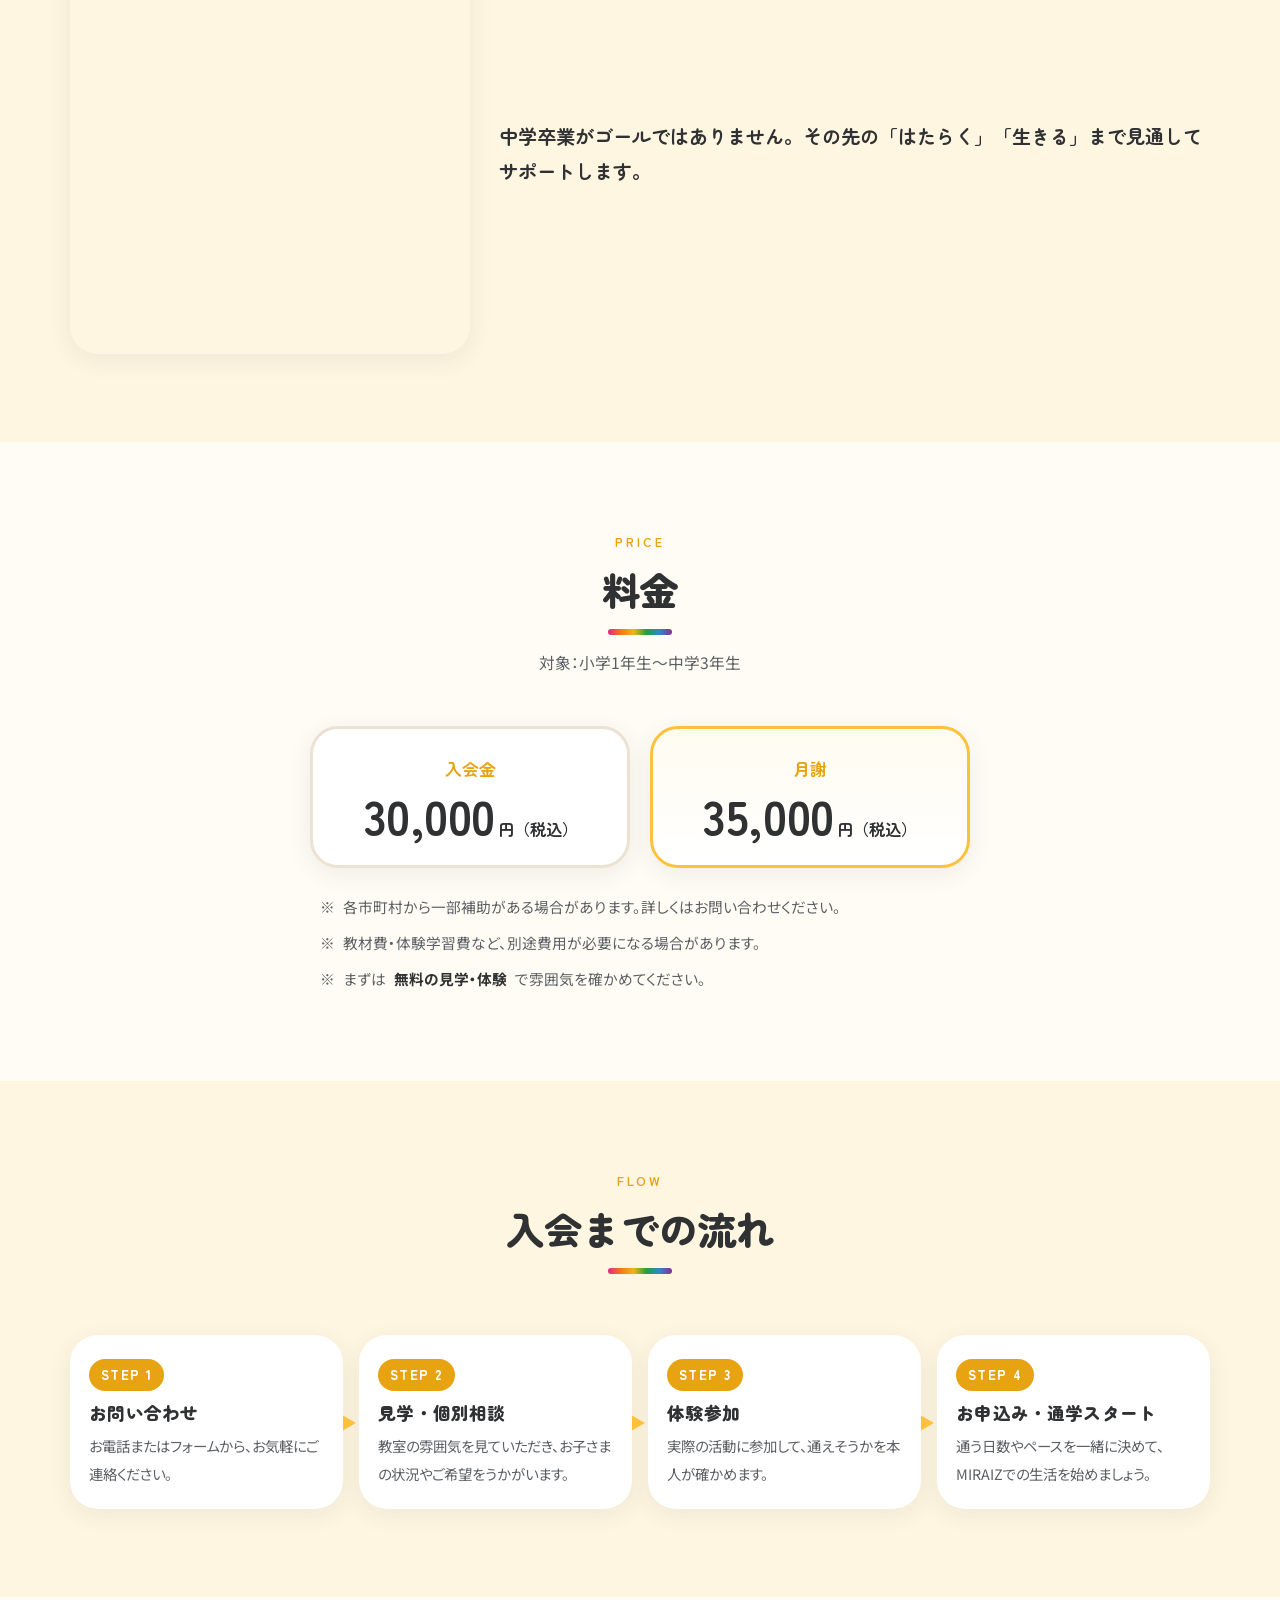
==== commit bdf2f425: "Update weekday opening label" ====
--- a/index.html
+++ b/index.html
@@ -194,7 +194,7 @@
       <ul class="local-intro__facts" aria-label="MIRAIZ塚口の基本情報">
         <li><strong>徒歩3分</strong><span>阪急塚口駅から</span></li>
         <li><strong>小1〜中3</strong><span>対象学年</span></li>
-        <li><strong>月から金曜日開校</strong><span>10:00〜15:00</span></li>
+        <li><strong>月〜金曜日開校</strong><span>10:00〜15:00</span></li>
       </ul>
       <p class="local-intro__link"><a href="/hyogo-freeschool-guide">兵庫県でフリースクールを選ぶポイントを見る <span aria-hidden="true">→</span></a></p>
     </div>
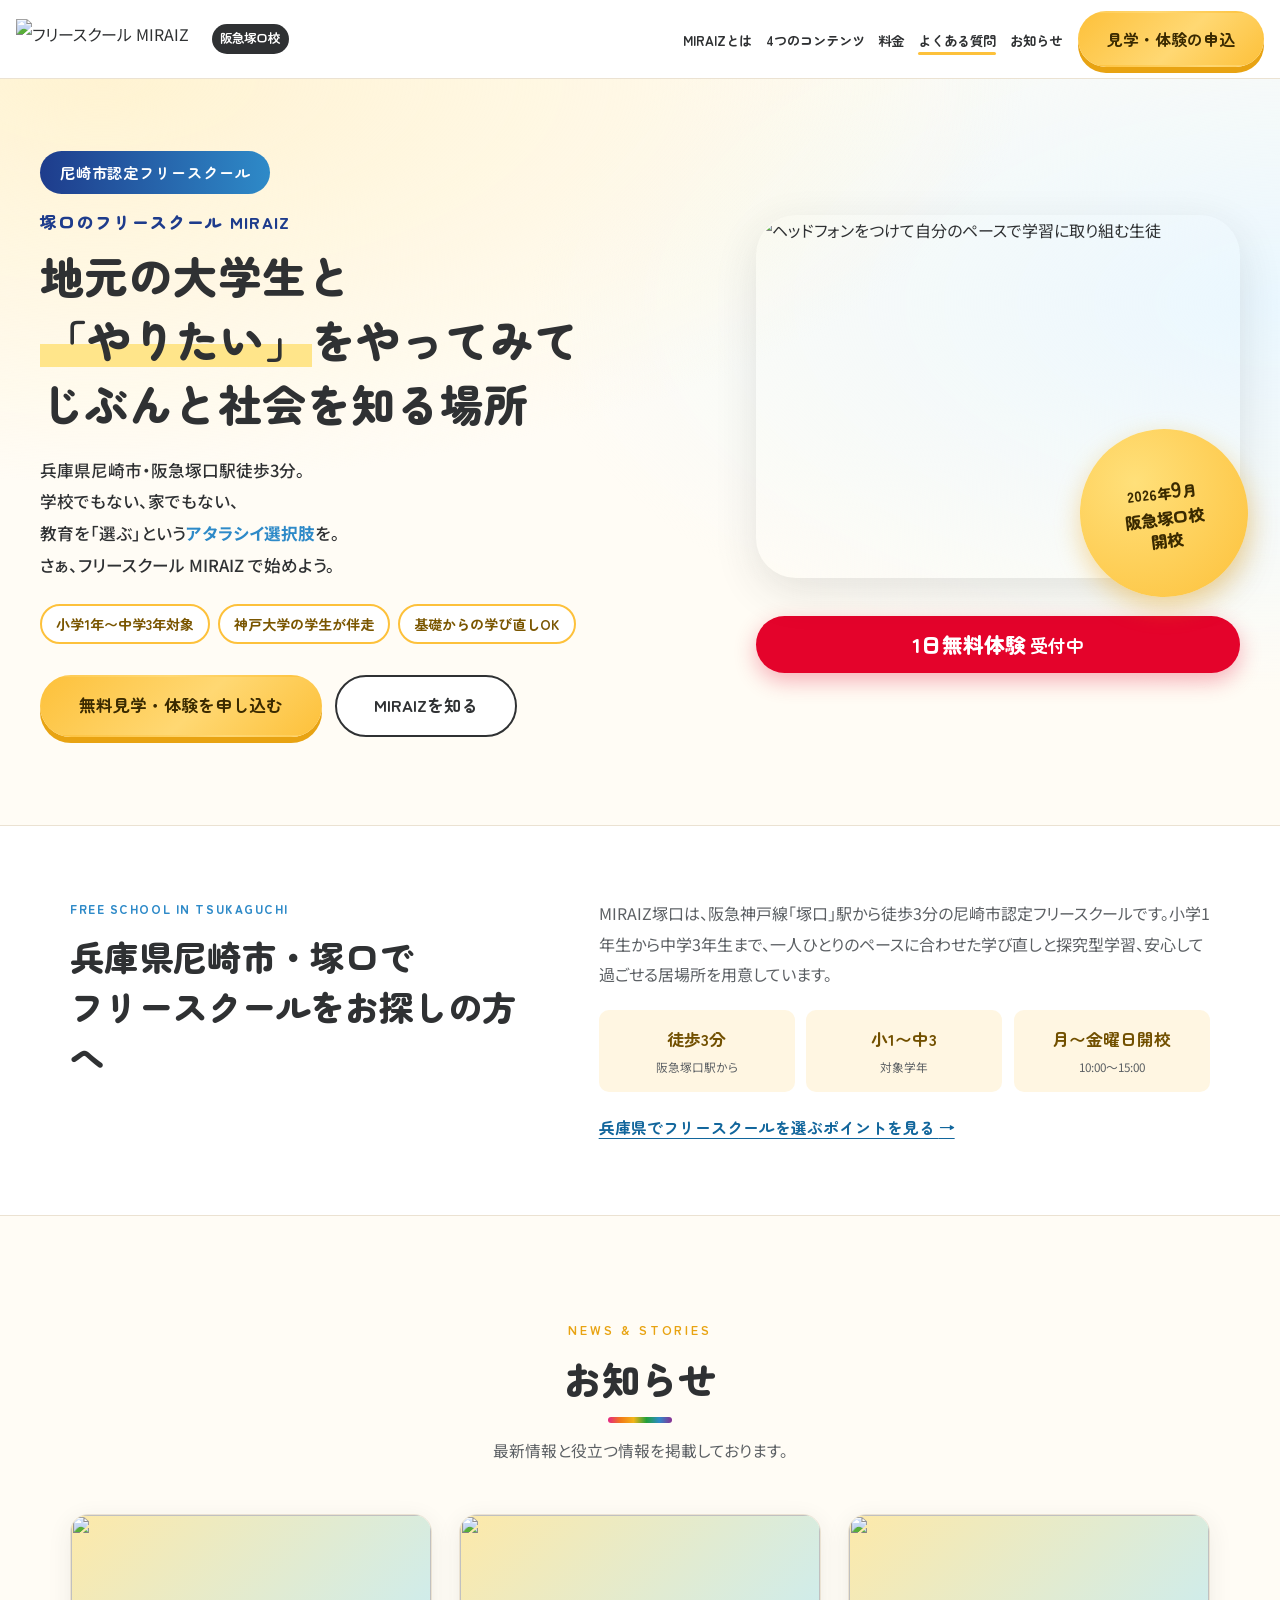
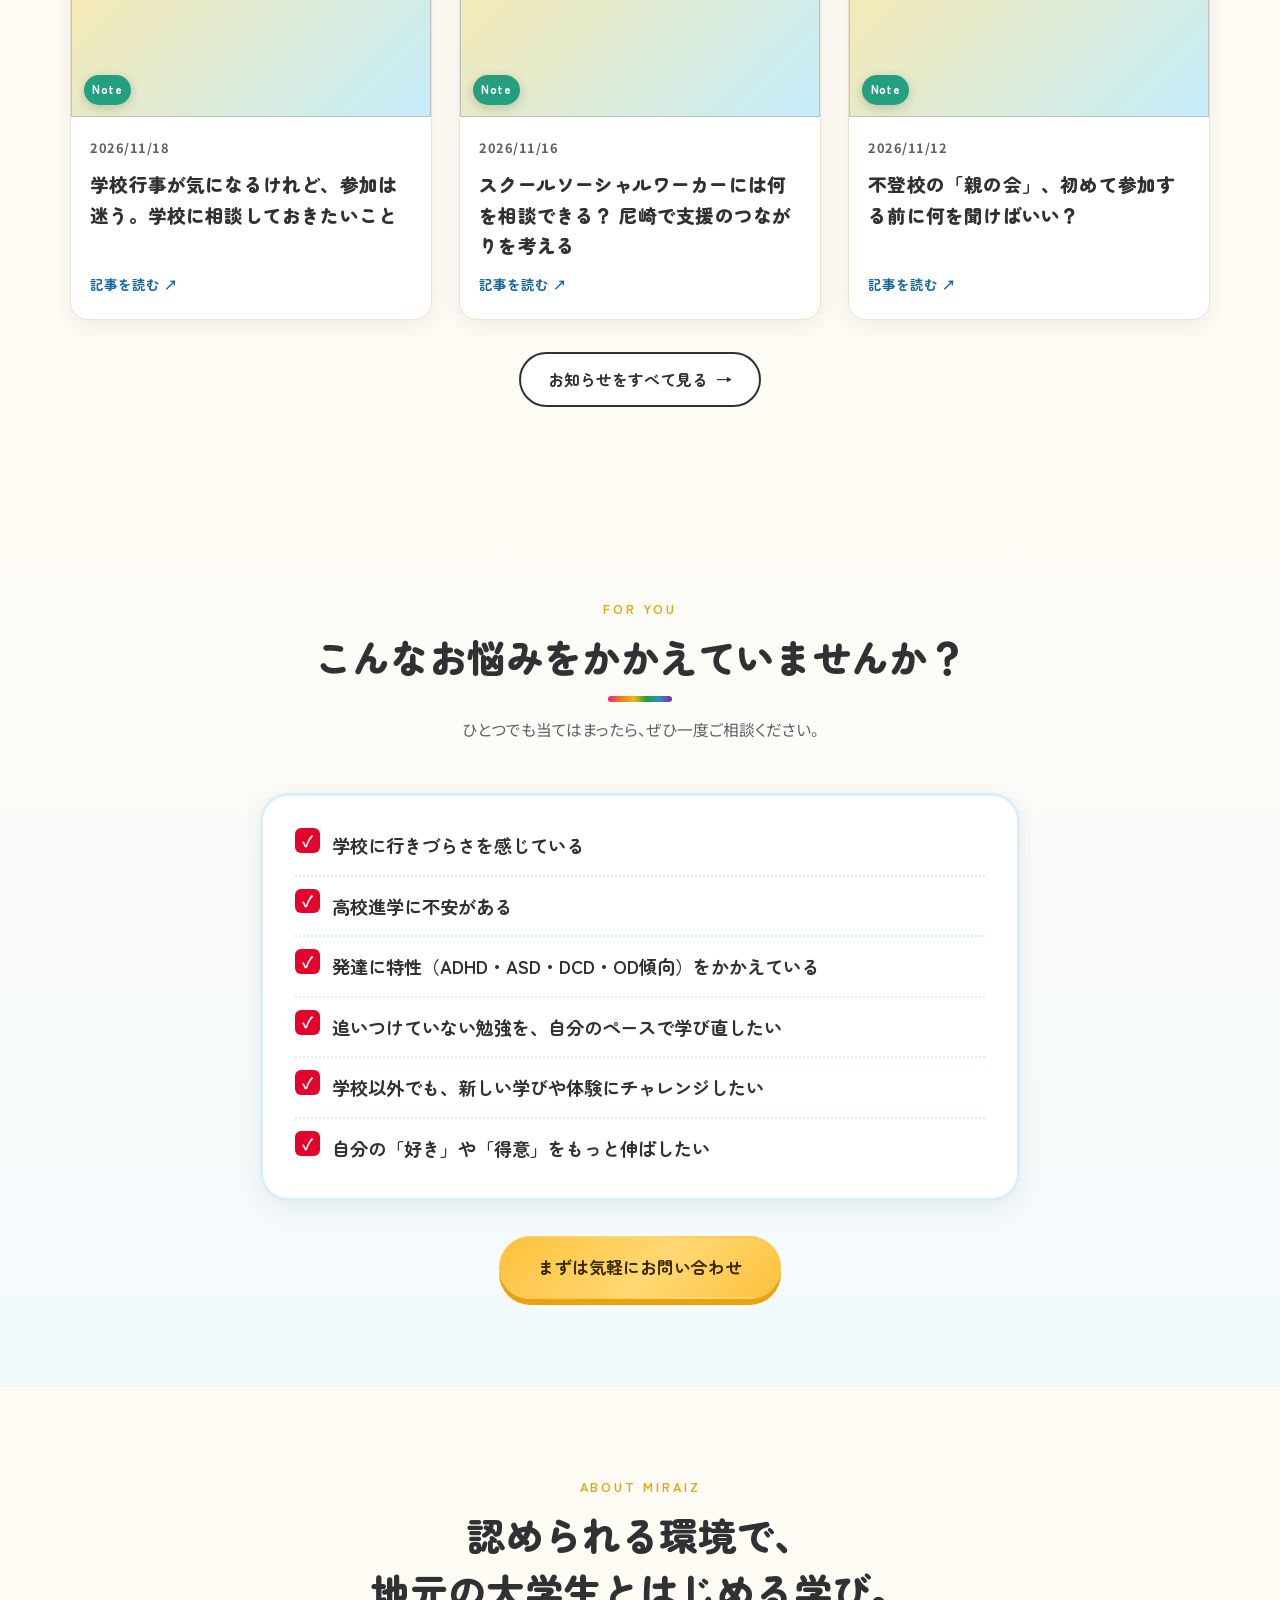
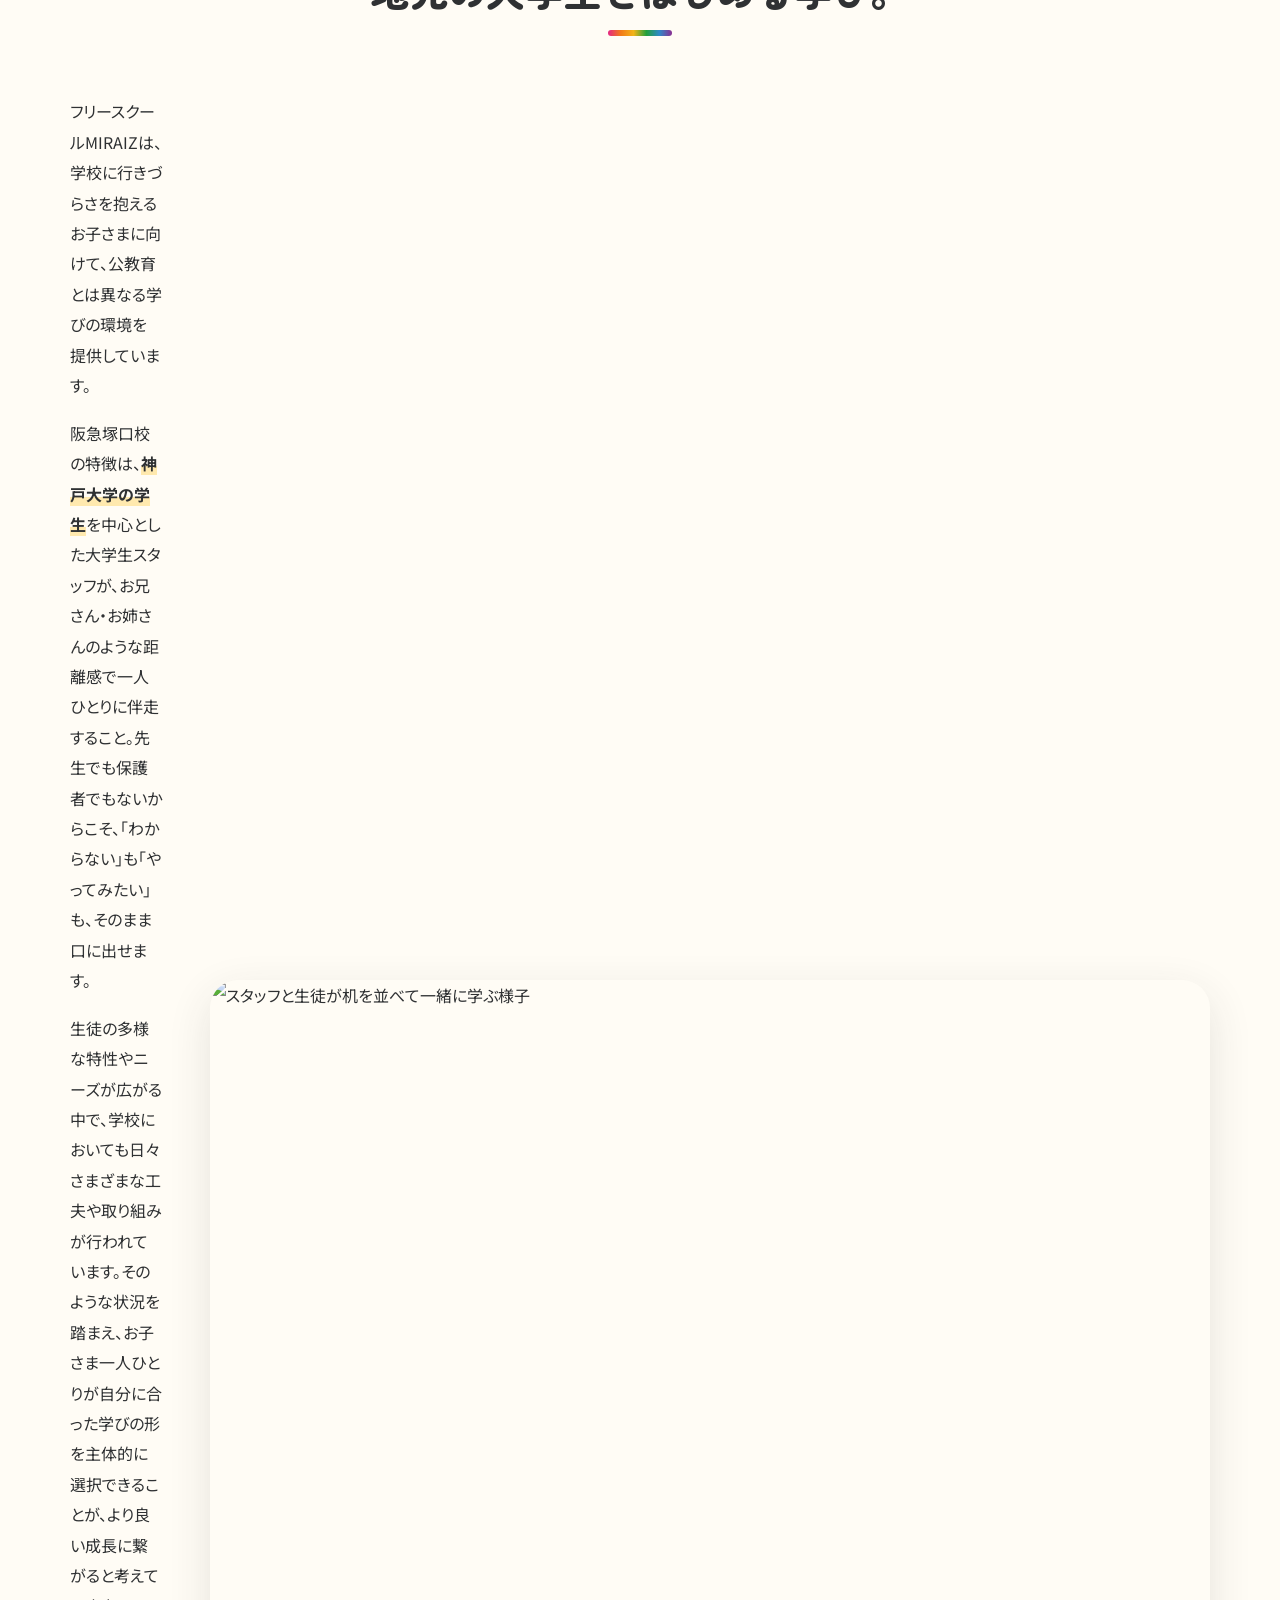
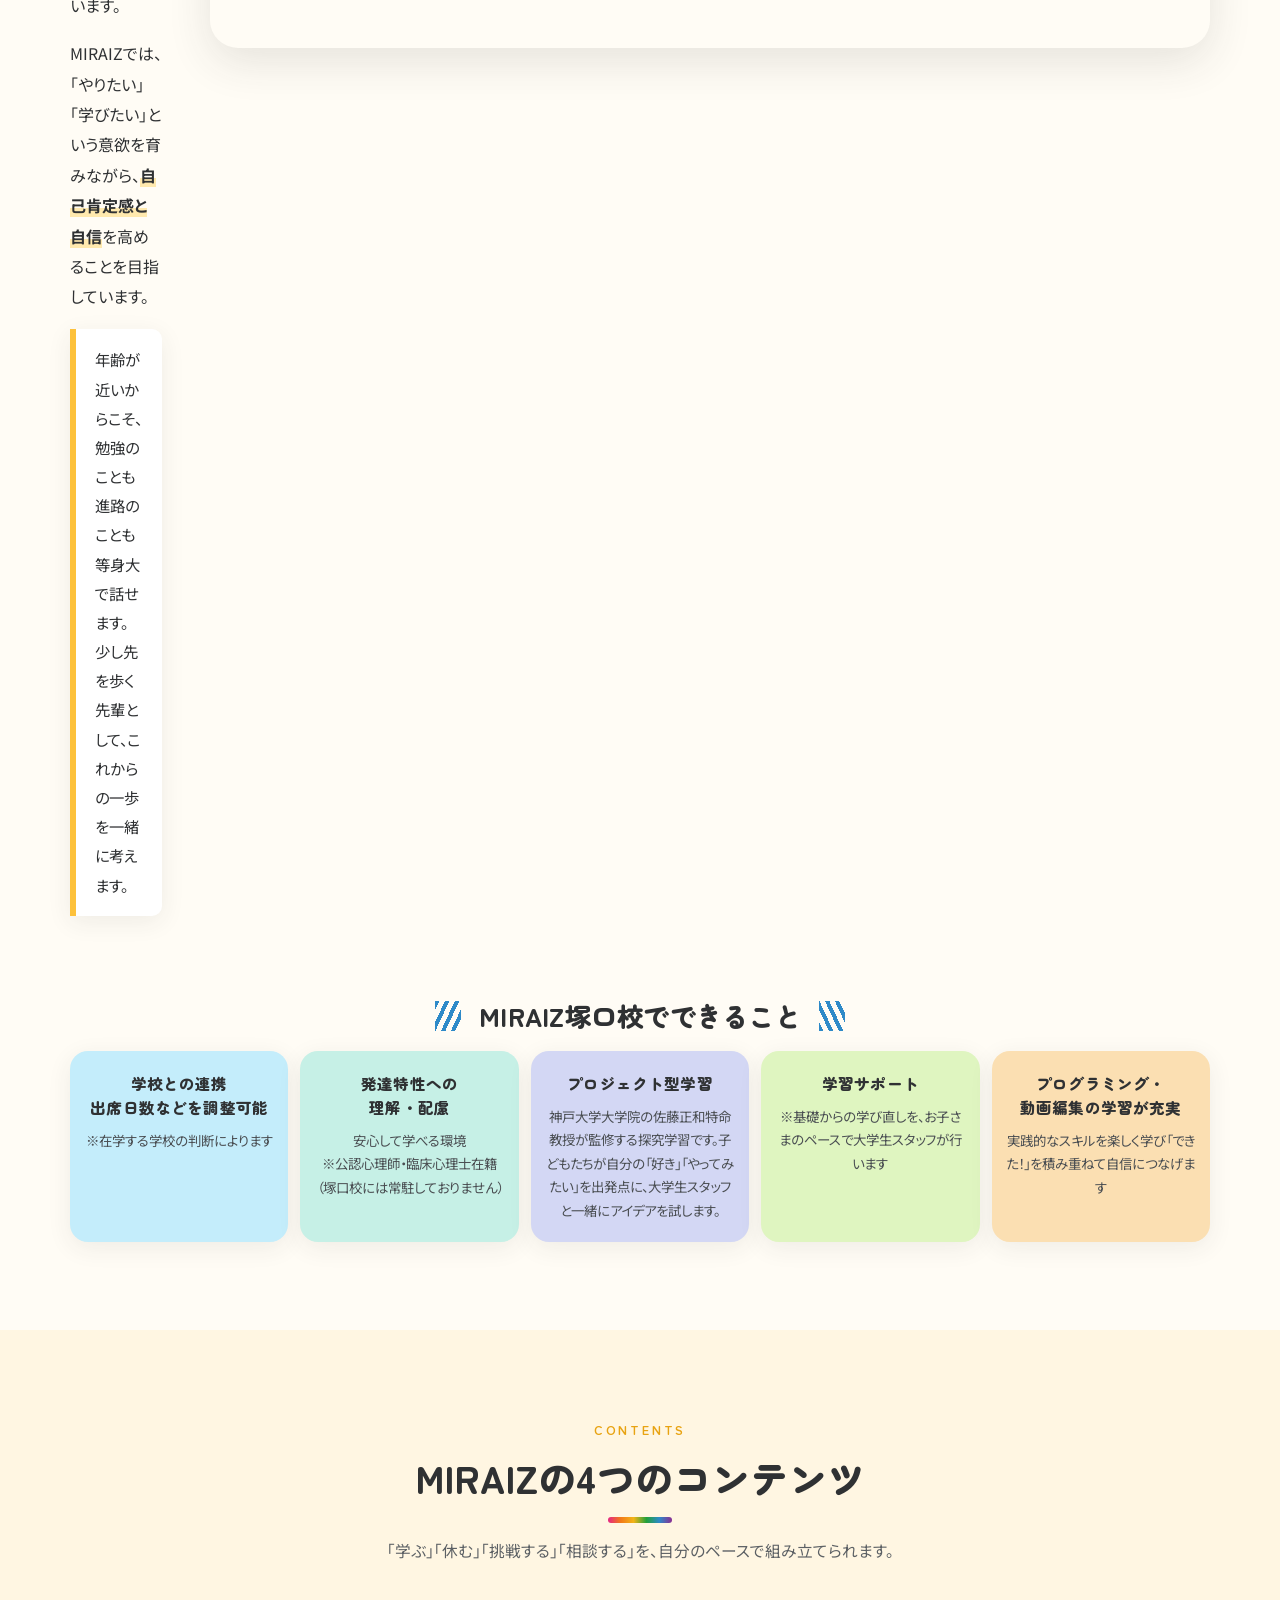
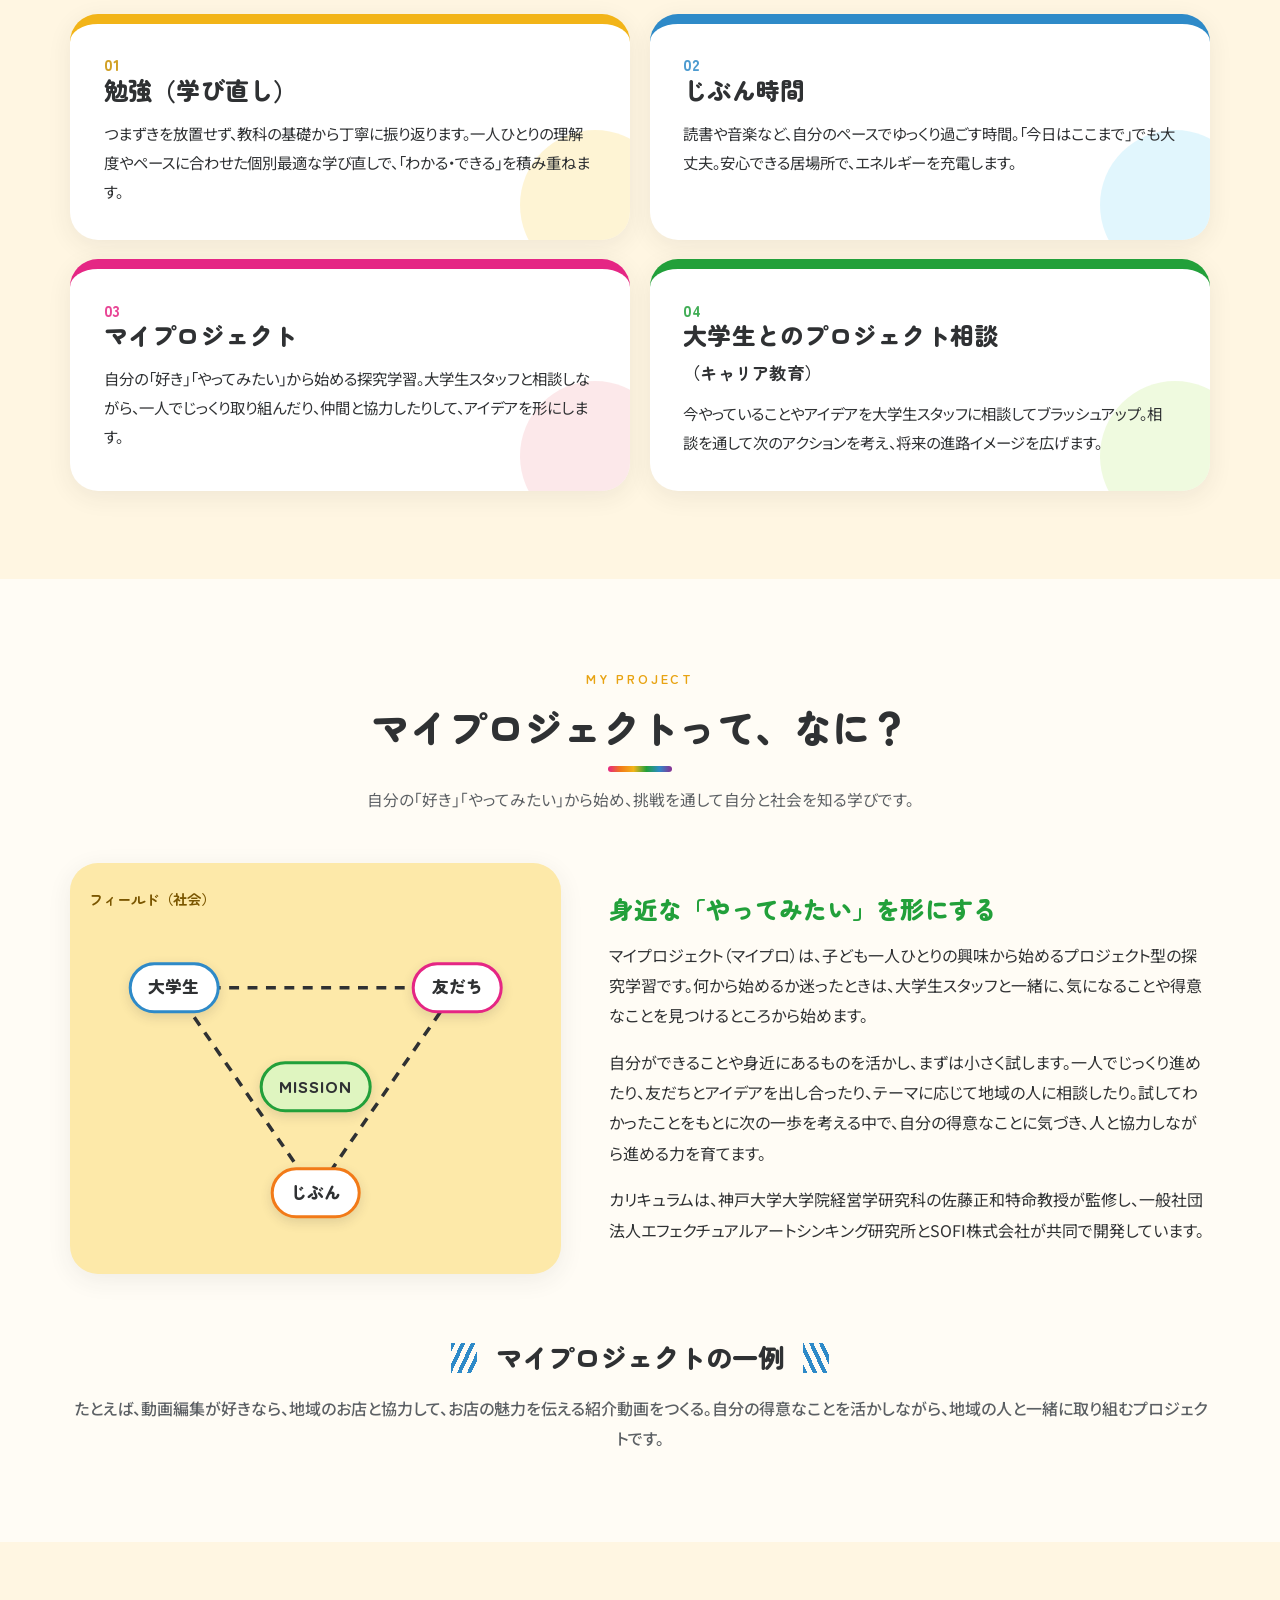
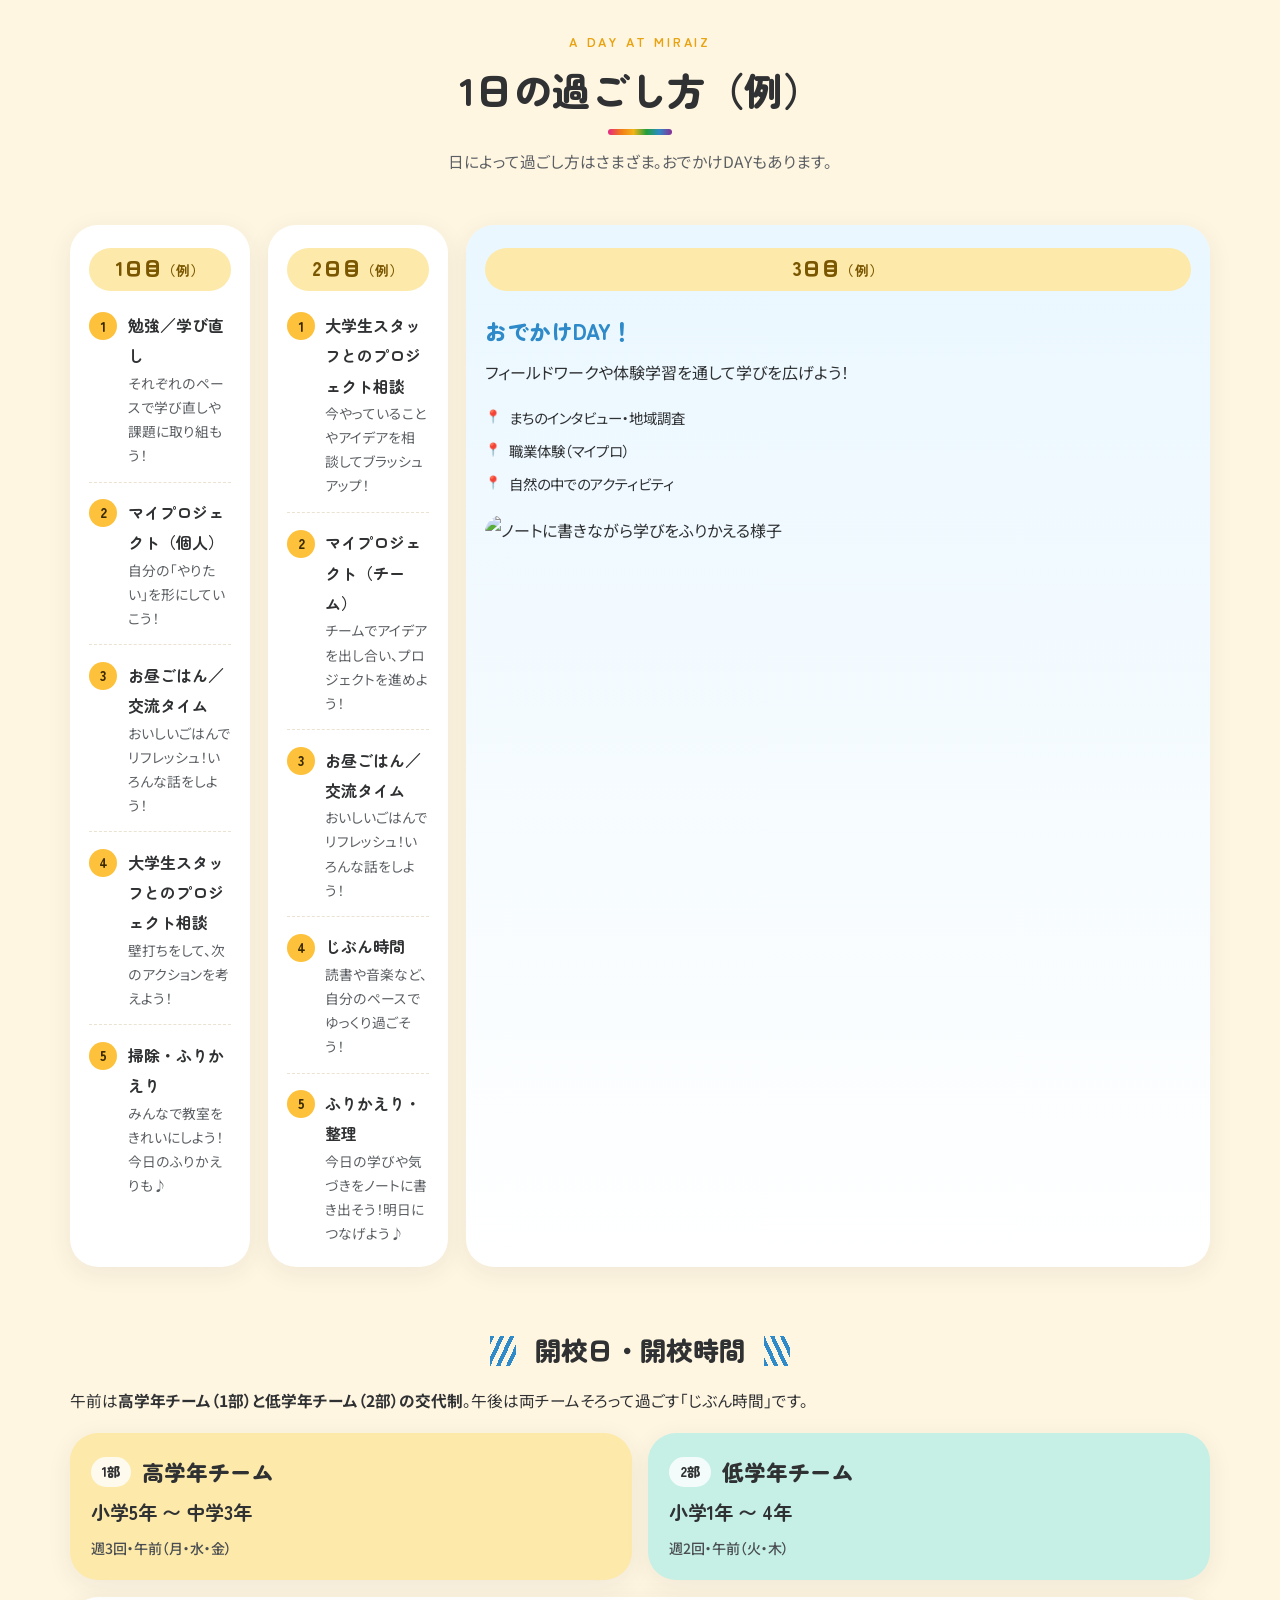
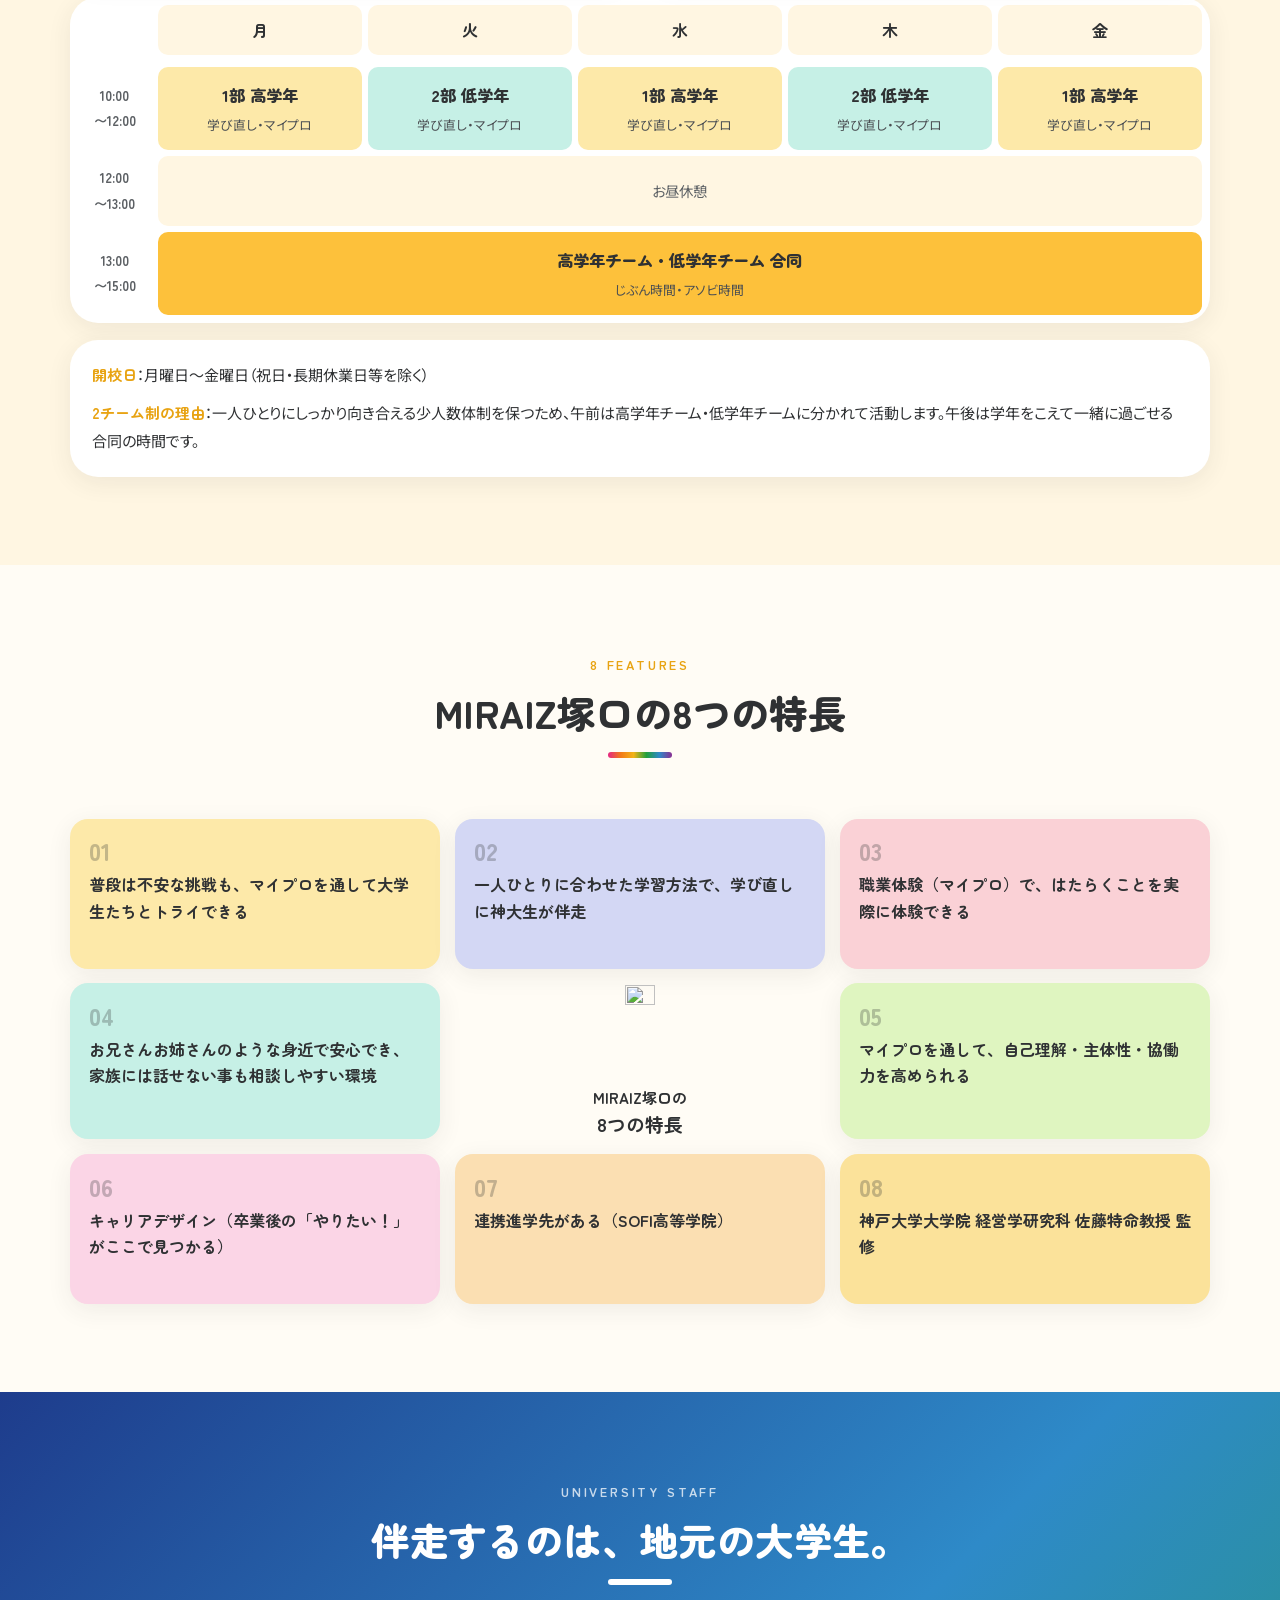
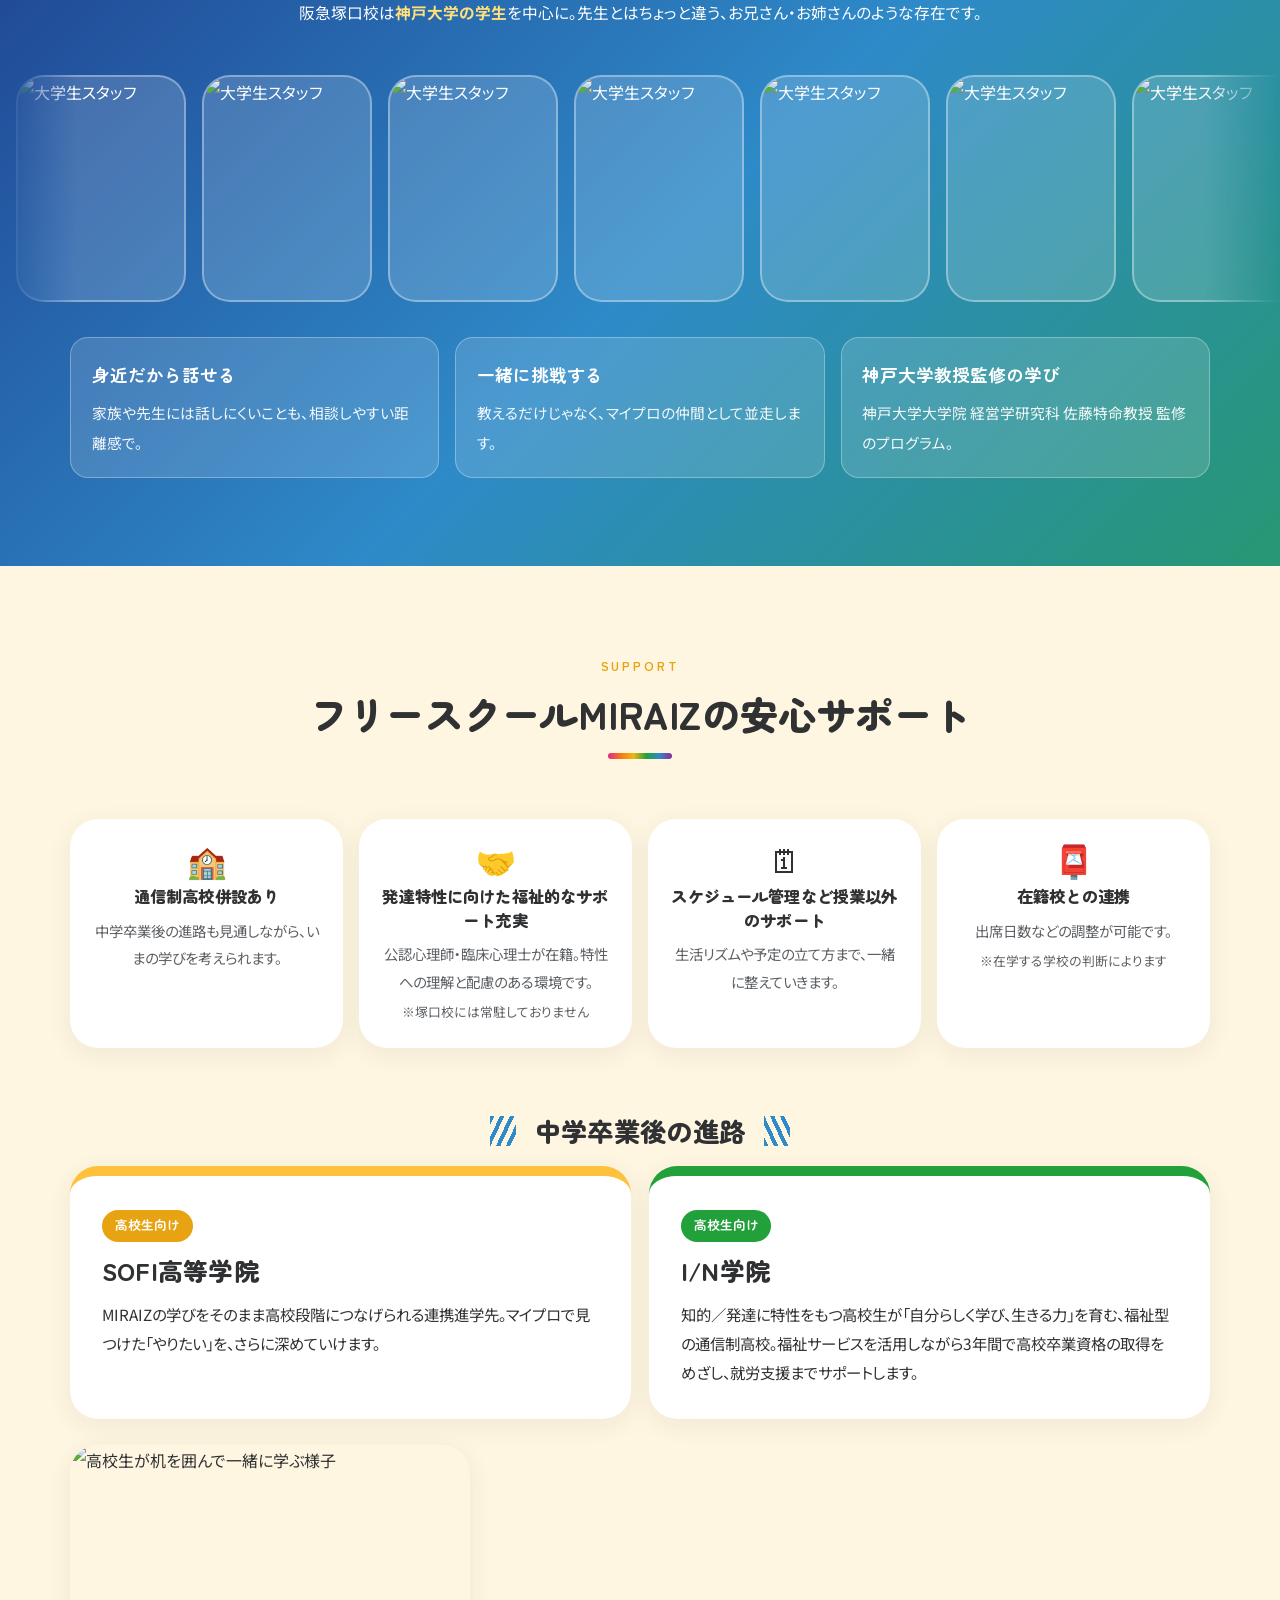
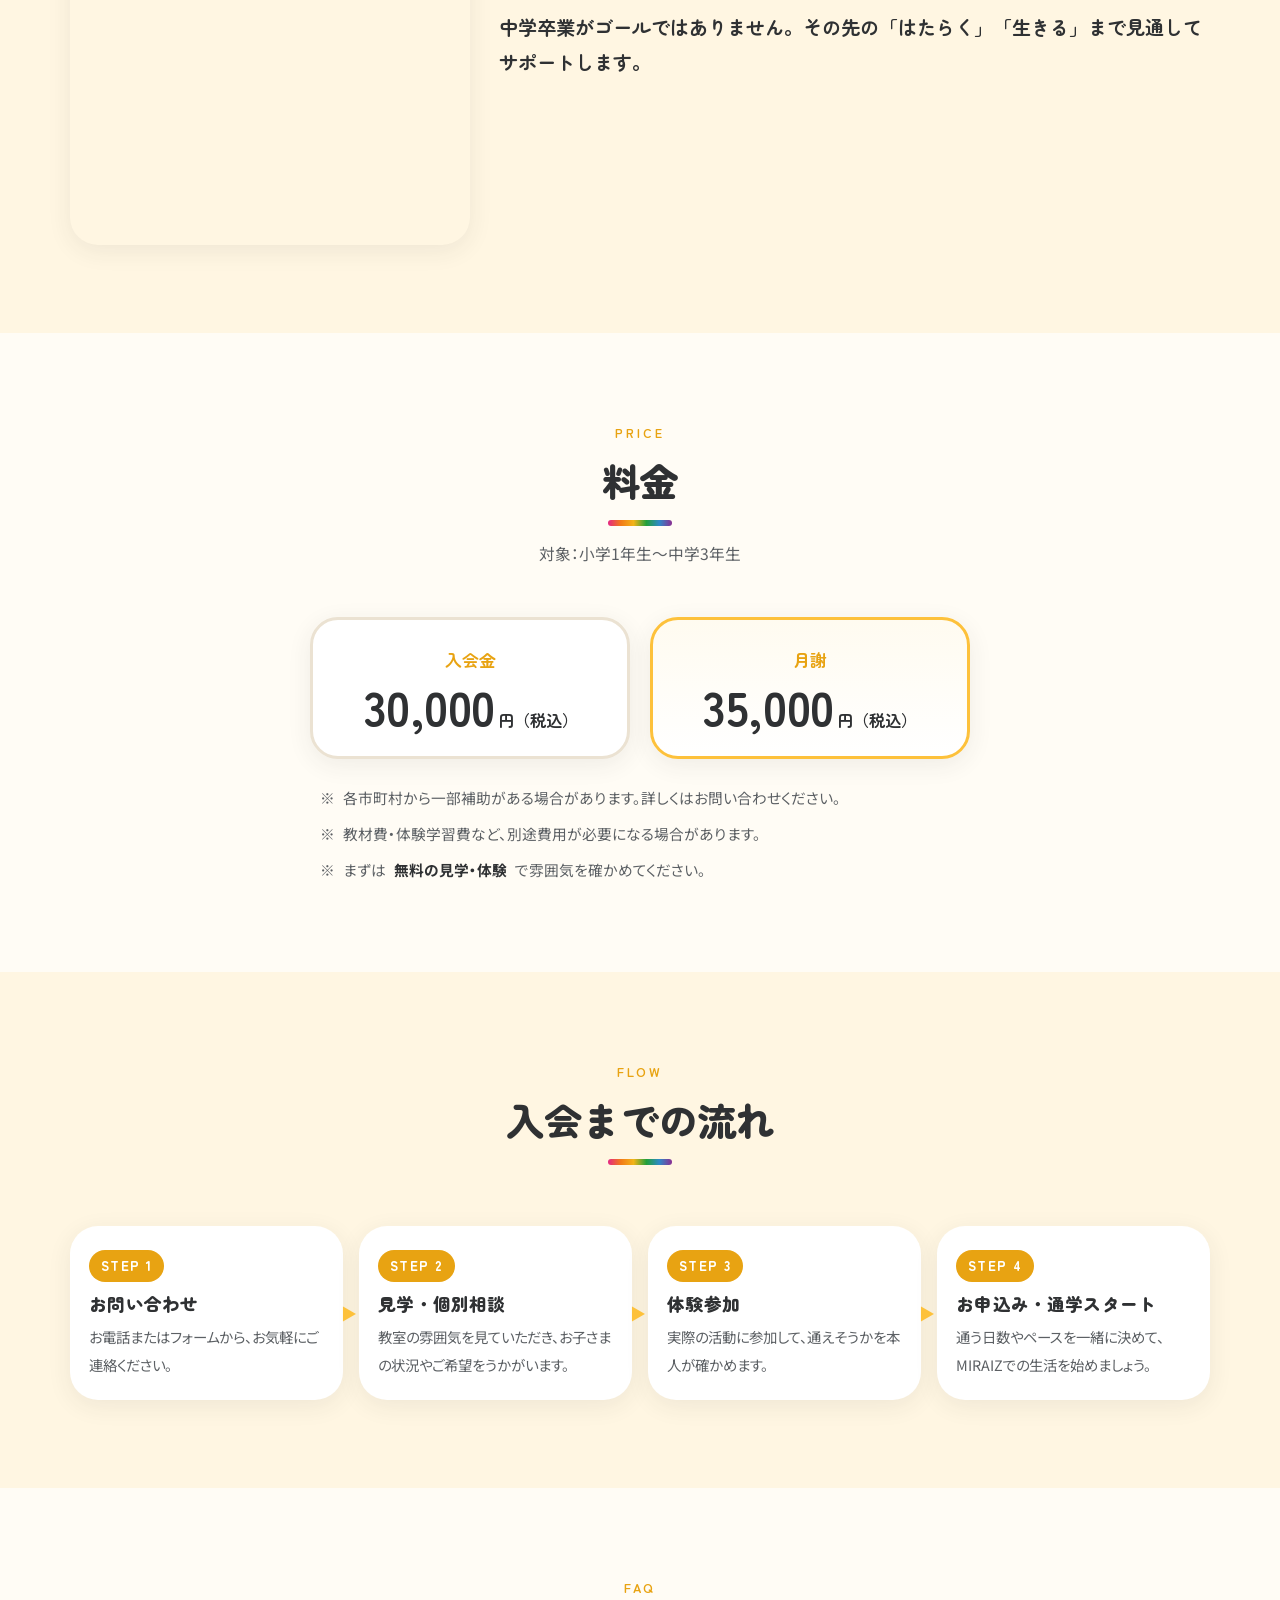
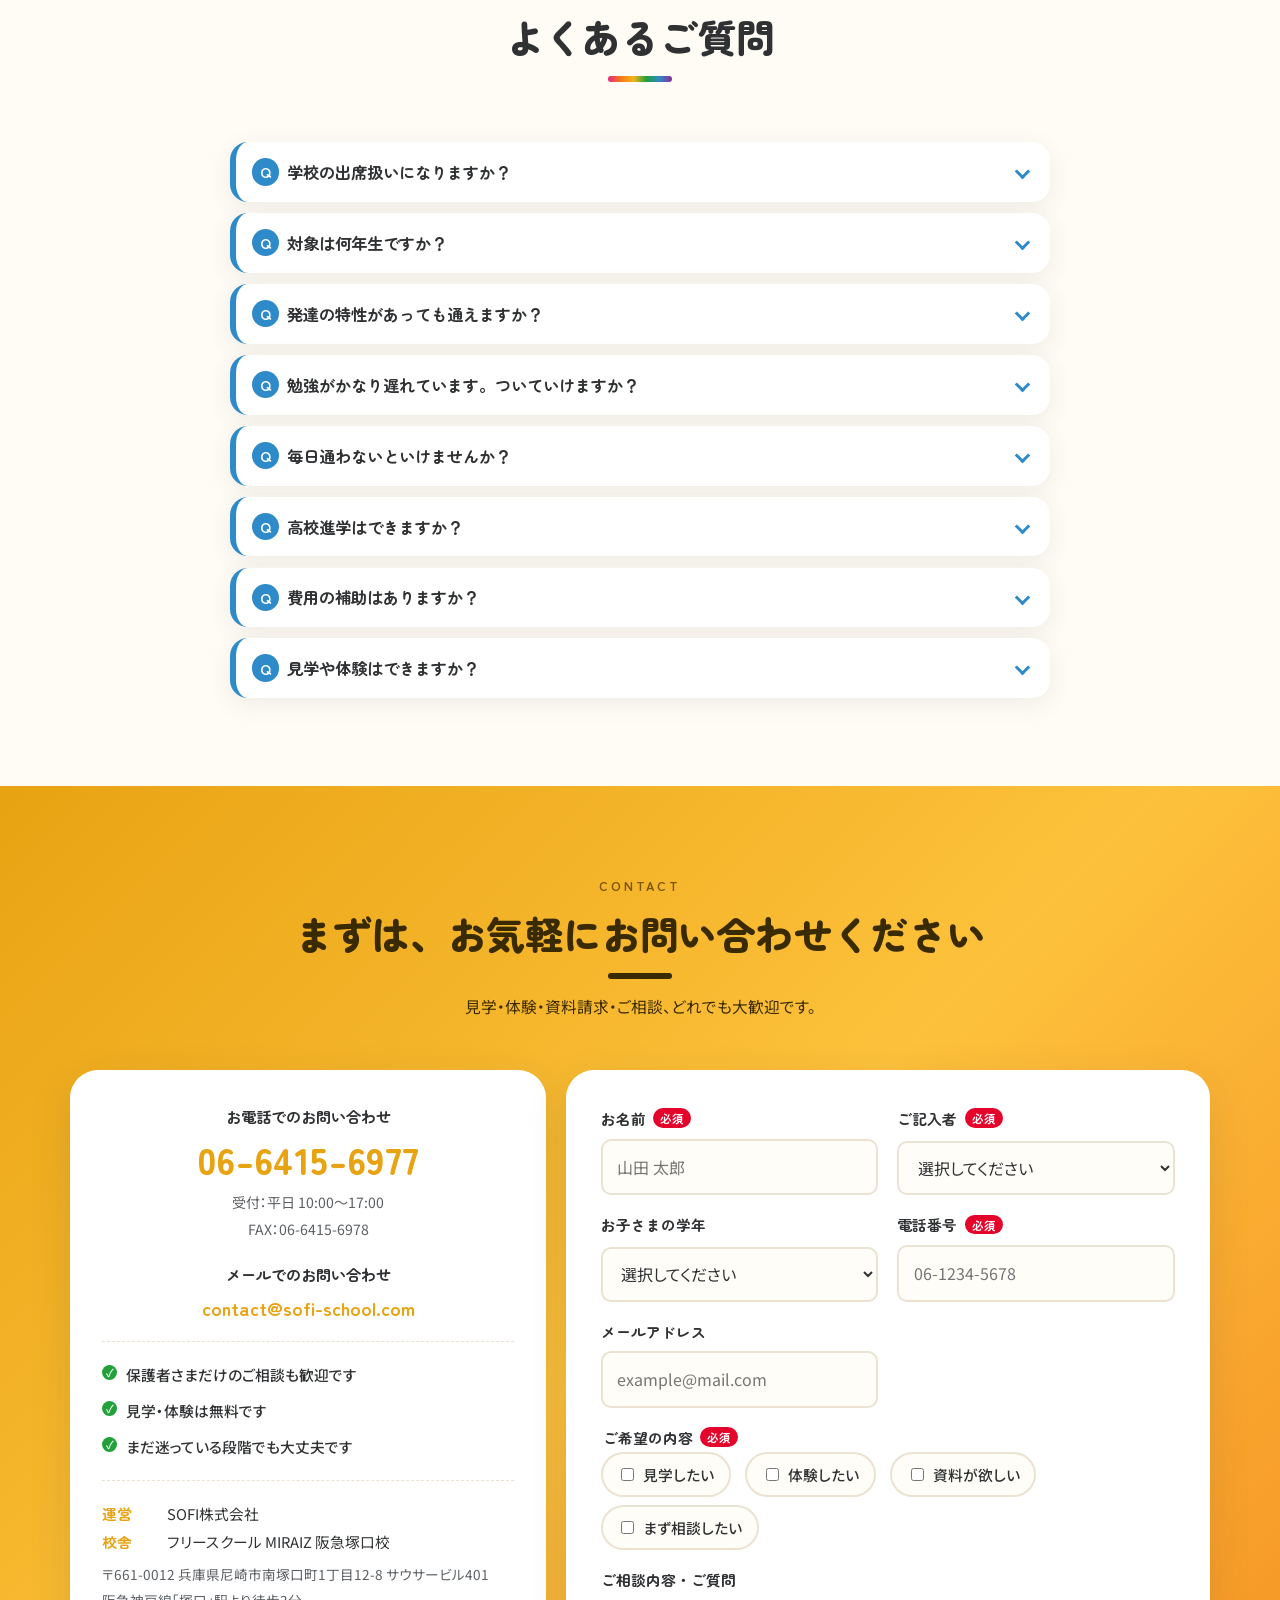
==== commit 37493935: "Align My Project description with MIRAIZ curriculum" ====
--- a/index.html
+++ b/index.html
@@ -301,7 +301,7 @@
       </li>
       <li class="can-list__item can-c3">
         <h4>プロジェクト型学習</h4>
-        <p>神戸大学の教授が監修するプロジェクト型学習です。ものづくりや地域探究など、子どもたちが自分でテーマを見つけ、大学生スタッフや仲間と一緒に調べ、試し、発表します。</p>
+        <p>神戸大学大学院の佐藤正和特命教授が監修する探究学習です。子どもたちが自分の「好き」「やってみたい」を出発点に、大学生スタッフと一緒にアイデアを試します。</p>
       </li>
       <li class="can-list__item can-c4">
         <h4>学習サポート</h4>
@@ -338,7 +338,7 @@
       <article class="content-card content-card--pink">
         <p class="content-card__num">03</p>
         <h3>マイプロジェクト</h3>
-        <p>「課題を見つける→調べてやってみる→みんなに伝える」までを楽しく体験する探究型学習。学年や年齢にとらわれず、チームで学び合います。</p>
+        <p>自分の「好き」「やってみたい」から始める探究学習。大学生スタッフと相談しながら、一人でじっくり取り組んだり、仲間と協力したりして、アイデアを形にします。</p>
       </article>
       <article class="content-card content-card--green">
         <p class="content-card__num">04</p>
@@ -355,7 +355,7 @@
     <header class="sec-head">
       <p class="sec-head__eyebrow">my project</p>
       <h2 class="sec-head__title">マイプロジェクトって、なに？</h2>
-      <p class="sec-head__note">MIRAIZの学びの中心。社会というフィールドで、仲間と一緒に「MISSION」に挑みます。</p>
+      <p class="sec-head__note">自分の「好き」「やってみたい」から始め、挑戦を通して自分と社会を知る学びです。</p>
     </header>
 
     <div class="mypro">
@@ -372,119 +372,15 @@
         </div>
       </div>
       <div class="mypro__text">
-        <h3>アクティブ・ラーニング型の探究学習</h3>
-        <p>MIRAIZでは、「課題を見つける→調べてやってみる→みんなに伝える」までを楽しく体験できるアクティブ・ラーニング型の授業を行っています。学年や年齢にとらわれず、さまざまな子どもたちがチームになって学び合うのが特徴です。</p>
-        <p>自分たちでテーマを決め、意見を出し合いながら進める中で、<strong>「考える力」「伝える力」「協力する力」</strong>が自然と身についていきます。大学生メンターが教えるだけではなく、子どもたち自身が学びをつくり出すスタイル。発表や作品づくりを通して、「学ぶって楽しい！」と感じられる時間を大切にしています。</p>
-        <ul class="check-list">
-          <li>普段は不安な挑戦も、大学生と一緒ならトライできる</li>
-          <li>自己理解・主体性・協働力が高まる</li>
-          <li>職業体験・フィールドワークにもつながる</li>
-        </ul>
-      </div>
-    </div>
-
-    <h3 class="slash-head">マイプロジェクト例</h3>
-    <p class="center-note">いろんなMISSIONに挑戦してみよう！</p>
-
-    <div class="table-wrap">
-      <table class="mission-table">
-        <caption class="visually-hidden">マイプロジェクトのテーマ・MISSION・期間・活動内容の一覧</caption>
-        <thead>
-          <tr><th scope="col">テーマ</th><th scope="col">MISSION</th><th scope="col">期間</th><th scope="col">どんなことをする？</th></tr>
-        </thead>
-        <tbody>
-          <tr>
-            <th scope="row"><span class="tag tag--blue">ものづくり</span></th>
-            <td class="mission" data-label="MISSION">〜不可能を可能に〜<br>最も飛ぶ紙飛行機を創れ</td>
-            <td class="term" data-label="期間">1か月</td>
-            <td data-label="どんなことをする？">試作・実験をくり返して、最高の紙飛行機をつくろう！</td>
-          </tr>
-          <tr>
-            <th scope="row"><span class="tag tag--orange">ビジネス</span></th>
-            <td class="mission" data-label="MISSION">自分の得意を活かして<br>500円からお金を増やせ！</td>
-            <td class="term" data-label="期間">3か月</td>
-            <td data-label="どんなことをする？">アイデアを考えて、実際にやってみて、お金を増やす方法を見つけよう！</td>
-          </tr>
-          <tr>
-            <th scope="row"><span class="tag tag--green">地域探究</span></th>
-            <td class="mission" data-label="MISSION">学校のある地域の<br>お悩み調査隊</td>
-            <td class="term" data-label="期間">2か月</td>
-            <td data-label="どんなことをする？">インタビューやアンケートを通して、地域の課題を見つけてみよう！</td>
-          </tr>
-          <tr>
-            <th scope="row"><span class="tag tag--cyan">SDGs</span></th>
-            <td class="mission" data-label="MISSION">ゴミを減らす<br>新しいアイデアを形にしよう</td>
-            <td class="term" data-label="期間">2か月</td>
-            <td data-label="どんなことをする？">身の回りのゴミ問題を考えて、自分たちのアイデアをカタチにしよう！</td>
-          </tr>
-          <tr>
-            <th scope="row"><span class="tag tag--purple">クリエイティブ</span></th>
-            <td class="mission" data-label="MISSION">学校紹介動画を<br>10万回再生させよう</td>
-            <td class="term" data-label="期間">2か月</td>
-            <td data-label="どんなことをする？">動画を作って、SNSで発信！たくさんの人に見てもらおう！</td>
-          </tr>
-          <tr>
-            <th scope="row"><span class="tag tag--yellow">イベント</span></th>
-            <td class="mission" data-label="MISSION">地域の人が笑顔になる<br>イベントを企画せよ</td>
-            <td class="term" data-label="期間">3か月</td>
-            <td data-label="どんなことをする？">どんなイベントが喜ばれるか考えて、企画から運営までやってみよう！</td>
-          </tr>
-          <tr>
-            <th scope="row"><span class="tag tag--magenta">教育</span></th>
-            <td class="mission" data-label="MISSION">小学生向け<br>ワークショップを作ろう</td>
-            <td class="term" data-label="期間">2か月</td>
-            <td data-label="どんなことをする？">小学生が楽しく学べる内容を考えて、実際にワークショップをやってみよう！</td>
-          </tr>
-        </tbody>
-      </table>
-    </div>
-
-    <h3 class="slash-head">参加方法は3種類</h3>
-    <p class="center-note">自分に合ったスタイルで挑戦しよう！</p>
-
-    <ol class="join-list">
-      <li class="join-list__item join-list__item--1">
-        <p class="join-list__num">01</p>
-        <div class="join-list__body">
-          <h4>個人プロジェクト</h4>
-          <p class="join-list__sub">一人で最後まで挑戦する！</p>
-          <ul>
-            <li>自分のペースで進められる</li>
-            <li>やりたいことに集中できる</li>
-            <li>自分の成長をダイレクトに実感！</li>
-          </ul>
-        </div>
-      </li>
-      <li class="join-list__item join-list__item--2">
-        <p class="join-list__num">02</p>
-        <div class="join-list__body">
-          <h4>チームプロジェクト</h4>
-          <p class="join-list__sub">仲間と役割分担しながら挑戦する！</p>
-          <ul>
-            <li>アイデアを出し合える</li>
-            <li>得意を活かして協力できる</li>
-            <li>一人ではできないことに挑戦できる！</li>
-          </ul>
-        </div>
-      </li>
-      <li class="join-list__item join-list__item--3">
-        <p class="join-list__num">03</p>
-        <div class="join-list__body">
-          <h4>オリジナルプロジェクト</h4>
-          <p class="join-list__sub">自分の「好き」「やりたい」をMISSIONにしてゼロからつくる！</p>
-          <ul>
-            <li>自分だけのプロジェクトがつくれる</li>
-            <li>やりたいことをとことん追求できる</li>
-            <li>先生や大学生スタッフがサポート！</li>
-          </ul>
-        </div>
-      </li>
-    </ol>
-
-    <p class="banner-note">
-      <span aria-hidden="true">🚩</span> チームでも、個人でも、オリジナルでもOK！
-      <b>あなたの「やってみたい！」を応援します。</b>
-    </p>
+        <h3>身近な「やってみたい」を形にする</h3>
+        <p>マイプロジェクト（マイプロ）は、子ども一人ひとりの興味から始めるプロジェクト型の探究学習です。何から始めるか迷ったときは、大学生スタッフと一緒に、気になることや得意なことを見つけるところから始めます。</p>
+        <p>自分ができることや身近にあるものを活かし、まずは小さく試します。一人でじっくり進めたり、友だちとアイデアを出し合ったり、テーマに応じて地域の人に相談したり。試してわかったことをもとに次の一歩を考える中で、自分の得意なことに気づき、人と協力しながら進める力を育てます。</p>
+        <p>カリキュラムは、神戸大学大学院経営学研究科の佐藤正和特命教授が監修し、一般社団法人エフェクチュアルアートシンキング研究所とSOFI株式会社が共同で開発しています。</p>
+      </div>
+    </div>
+
+    <h3 class="slash-head">マイプロジェクトの一例</h3>
+    <p class="center-note">たとえば、動画編集が好きなら、地域のお店と協力して、お店の魅力を伝える紹介動画をつくる。自分の得意なことを活かしながら、地域の人と一緒に取り組むプロジェクトです。</p>
   </div>
 </section>
 
